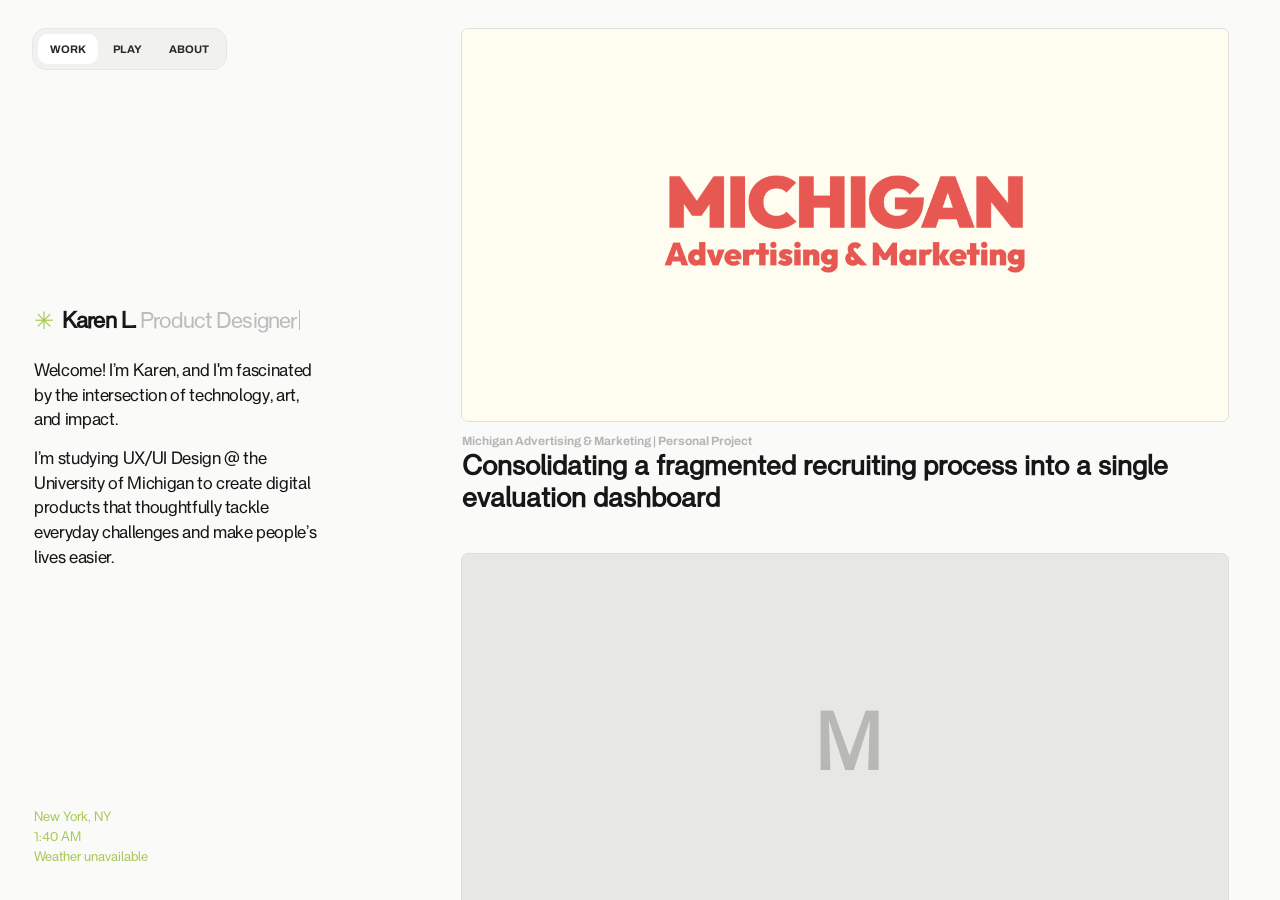
==== index.html @ 3abb7d40 "Add portfolio site" ====
<!doctype html>
<html lang="en"><head><meta charset="utf-8"><meta name="viewport" content="width=device-width,initial-scale=1"><meta name="theme-color" content="#fafaf9"><meta name="description" content="Karen Lin — UX/UI designer at the University of Michigan."><title>Karen Lin — Portfolio</title><link rel="stylesheet" href="styles.css"></head><body><div id="app"></div><script src="app.js"></script></body></html>
---- styles.css ----
@import url('https://fonts.googleapis.com/css2?family=DM+Mono:wght@400;500&family=Inter:wght@400;500;600;700&display=swap');
:root{--bg:#fafaf9;--ink:#171717;--muted:#777;--line:#e8e7e4;--accent:#a7c957;--w:840px}*{box-sizing:border-box}html{scroll-behavior:smooth}body{margin:0;background:var(--bg);color:var(--ink);font:16px/1.55 Inter,-apple-system,BlinkMacSystemFont,"Segoe UI",sans-serif}a{color:inherit;text-decoration:none}.nav-wrap{position:sticky;z-index:10;top:18px;display:flex;justify-content:center;margin:18px auto 24px;pointer-events:none}.nav{display:flex;gap:3px;padding:5px;background:#f0f0eeef;border:1px solid #e7e6e3;border-radius:14px;box-shadow:none;pointer-events:auto}.nav a{font:11px 'DM Mono',monospace;display:flex;gap:7px;align-items:center;padding:9px 12px;border-radius:10px;color:#282827}.nav a.active{background:#fff;box-shadow:none}.wrap{width:min(var(--w),calc(100% - 44px));margin:auto}.home-intro{max-width:630px;margin:52px auto 70px}.wordmark{font-size:17px;font-weight:600;letter-spacing:-.05em;margin-bottom:20px}.dots{font:12px 'DM Mono';letter-spacing:.18em;color:#aaa;margin-top:-17px;margin-bottom:15px}.intro{font-size:clamp(26px,5.3vw,42px);line-height:1.3;letter-spacing:-.045em;font-weight:500;margin:0 0 26px}.note{border-left:2px solid #e6e3df;padding-left:12px;color:#888;font-size:14px;line-height:1.55}.note a{text-decoration:underline;text-decoration-style:dotted;text-underline-offset:3px;color:#333}.projects{display:grid;grid-template-columns:1fr 1fr;gap:38px 20px}.card:first-child{grid-column:1/-1}.cover{aspect-ratio:1.43;overflow:hidden;position:relative;border-radius:4px;background:#dededb}.card:first-child .cover{aspect-ratio:1.9}.cover:before,.cover:after{content:"";position:absolute}.cover .mark{position:absolute;inset:0;display:grid;place-items:center;font-size:clamp(35px,7vw,76px);font-weight:700;letter-spacing:-.08em;color:#1118}.cover .label{position:absolute;left:18px;bottom:16px;font:10px 'DM Mono';letter-spacing:.16em;text-transform:uppercase;color:#191919aa}.cover.maize{background:linear-gradient(135deg,#263b5d,#6b83a5)}.cover.maize:before{inset:-30%;background:repeating-linear-gradient(135deg,transparent 0 14px,#182a4680 15px 17px);transform:rotate(-8deg)}.cover.mam{background:#e8e4f0}.cover.mam:before{width:68%;height:65%;left:13%;top:16%;background:#fbfaf8;box-shadow:14px 15px 0 #b9b2ca;border-radius:3px}.cover.mam:after{width:50%;height:7%;left:22%;top:35%;background:linear-gradient(90deg,#363344 55%,transparent 55% 61%,#777 61%);box-shadow:0 24px 0 #bdb9c5,0 47px 0 #d2ced8}.cover.sol{background:linear-gradient(140deg,#e8b777,#f1d9ac)}.cover.sol:before{width:35%;height:70%;left:53%;top:14%;border:8px solid #f6f2e9;border-radius:28px;background:linear-gradient(#303a30 15%,#e9eadb 15% 18%,#f5f0e5 18%);box-shadow:10px 15px 30px #0002}.cover.sol:after{width:40%;height:36%;left:7%;top:28%;border-radius:50%;background:#bd875b}.cover.flow{background:#d9e4ee}.cover.flow:before{inset:12% 8%;background:repeating-linear-gradient(180deg,transparent 0 17px,#ffffffbd 18px 20px);transform:rotate(-7deg)}.cover.flow:after{content:'Read at your own rhythm.';inset:24% 10%;font-size:clamp(22px,4vw,44px);font-weight:600;line-height:1.05;letter-spacing:-.06em;color:#233347}.cover.unity{background:#c8d3c5}.cover.unity:before{width:60%;height:70%;left:9%;top:14%;background:#f4f2eb;box-shadow:30px 18px 0 #deded4}.cover.unity:after{content:'UNITY';left:15%;top:25%;font-size:clamp(32px,5vw,60px);font-weight:700;letter-spacing:-.08em;color:#30372d}.cover.woods{background:#e5dcc5}.cover.woods:before{width:38%;height:62%;left:32%;top:22%;background:#f5eddb;border-radius:28px 28px 55px 55px;box-shadow:14px 18px 28px #0002}.cover.woods:after{content:'WOODS\A & SHRUBS';white-space:pre;text-align:center;left:36%;top:43%;font:500 15px/1.3 'DM Mono';color:#605a45}.card-copy{padding:12px 1px 0}.meta{font:10px 'DM Mono',monospace;text-transform:uppercase;letter-spacing:.04em;color:#777}.card h2{font-size:clamp(19px,2.8vw,25px);line-height:1.2;letter-spacing:-.04em;margin:7px 0 4px;font-weight:600}.card p{font-size:13px;color:#737373;line-height:1.5;margin:0}.card:hover .cover{filter:saturate(1.08);transform:translateY(-2px);transition:.2s}.card .cover{transition:.2s}.connect{margin:94px auto 35px;text-align:center}.connect .tiny{font:10px 'DM Mono';color:#777;text-transform:uppercase;letter-spacing:.1em}.connect h2{font-size:32px;letter-spacing:-.06em;margin:8px 0}.socials{display:flex;justify-content:center;gap:22px;font:11px 'DM Mono';text-transform:uppercase}.back{text-align:center;font:10px 'DM Mono';color:#777;padding:22px 0 34px}.eyebrow{font:10px 'DM Mono';letter-spacing:.13em;text-transform:uppercase;color:#777}.page-head{margin:72px auto 50px;max-width:780px}.page-head h1{font-size:clamp(40px,8vw,76px);line-height:.98;letter-spacing:-.08em;margin:16px 0 18px}.page-head p{font-size:18px;max-width:580px;color:#666}.facts{display:grid;grid-template-columns:repeat(4,1fr);border-top:1px solid var(--line);border-bottom:1px solid var(--line);padding:18px 0;margin-top:32px;gap:16px}.fact b{display:block;font:10px 'DM Mono';color:#777;text-transform:uppercase;margin-bottom:8px}.fact span{font-size:12px}.section{padding:32px 0;border-bottom:1px solid var(--line);display:grid;grid-template-columns:190px 1fr;gap:25px}.section h2{font:11px 'DM Mono';letter-spacing:.1em;text-transform:uppercase;color:#777;margin:5px 0}.section h3{font-size:20px;letter-spacing:-.04em;margin:0 0 8px}.section p{margin:0 0 15px;color:#555;font-size:15px}.section p:last-child{margin-bottom:0}.gallery{display:grid;grid-template-columns:1fr 1fr;gap:14px;margin:35px 0}.tile{min-height:210px;border-radius:3px;background:linear-gradient(145deg,#dce1e6,#a8b3bf);display:grid;place-items:center;text-align:center;padding:20px;color:#293340;font-weight:600;font-size:26px;letter-spacing:-.06em}.tile:nth-child(2){background:linear-gradient(145deg,#e6d9c4,#baa68d)}.tile:nth-child(3){background:linear-gradient(145deg,#e3e5df,#bcc5b6)}.tile:nth-child(4){background:linear-gradient(145deg,#e4dfea,#b8abc8)}.about-grid{display:grid;grid-template-columns:.8fr 1.2fr;gap:40px;margin:48px 0}.portrait{min-height:410px;background:linear-gradient(140deg,#d4cbb9,#77776f 60%,#393c39);display:grid;place-items:end start;padding:15px;color:#fff;font:10px 'DM Mono';letter-spacing:.08em}.bodycopy p{color:#555;font-size:15px;margin:0 0 20px}.chips{display:flex;flex-wrap:wrap;gap:7px;margin:24px 0}.chips span{border:1px solid var(--line);border-radius:99px;padding:6px 10px;color:#666;font:10px 'DM Mono'}.listline{padding:18px 0;border-top:1px solid var(--line);display:flex;justify-content:space-between;gap:20px}.listline b{font-size:14px}.listline span{font-size:12px;color:#777;text-align:right}.next-links{display:flex;justify-content:space-between;margin:46px 0}.next-links a{width:48%;border-top:1px solid var(--line);padding-top:12px}.next-links small{display:block;font:10px 'DM Mono';color:#777;margin-bottom:8px}.next-links b{font-size:18px;letter-spacing:-.04em}.footer{border-top:1px solid var(--line);padding:12px 22px 20px;text-align:center;color:#aaa;font:9px 'DM Mono';letter-spacing:.06em}
@media(max-width:650px){.wrap{width:calc(100% - 40px)}.home-intro{margin:40px auto 55px}.projects{grid-template-columns:1fr;gap:35px}.card:first-child{grid-column:auto}.card:first-child .cover,.cover{aspect-ratio:1.43}.facts{grid-template-columns:1fr 1fr}.section{grid-template-columns:1fr;gap:9px;padding:24px 0}.about-grid{grid-template-columns:1fr;gap:24px}.portrait{min-height:330px}.page-head{margin:52px auto 36px}.socials{gap:14px;font-size:10px}.gallery{gap:8px}.tile{min-height:140px;font-size:20px}}

/* Neutral placeholders for artwork and photography not included with the source site. */
.cover,.cover.maize,.cover.mam,.cover.sol,.cover.flow,.cover.unity,.cover.woods{background:#e7e7e5}
.cover:before,.cover:after{display:none}
.cover .mark{color:#777;opacity:.42}
.cover .label{color:#666}
.tile,.tile:nth-child(2),.tile:nth-child(3),.tile:nth-child(4){background:#e7e7e5;color:#777}
.portrait{background:#e7e7e5;color:#777}

/* Shared editorial case-study format, based on the MaizeBus draft. */
.case-hero{width:min(100%,1200px);aspect-ratio:2.55;margin:0 auto 54px;border-radius:0;display:grid;place-items:center;background:#d9d9d7}
.case-hero.mam-case-hero{position:relative;overflow:hidden;display:block;background:#e7e7e5}
.mam-case-hero .mam-case-cover-image,.mam-case-hero .mam-case-cover-video{position:absolute;top:-3%;left:-3%;width:106%;height:106%;object-fit:cover;object-position:center top;transform:scale(1.2);border:0}
.mam-case-hero .mam-case-cover-image{z-index:0}
.mam-case-hero .mam-case-cover-video{z-index:1}
.case-hero .placeholder-tag,.media-placeholder span{font:10px 'DM Mono',monospace;letter-spacing:.12em;color:#8a8a88;text-transform:uppercase}
.case-wrap{--w:1000px}
.case-intro{padding:0 0 24px}
.case-intro h1{max-width:940px;font-size:clamp(34px,5.5vw,60px);line-height:1.08;letter-spacing:-.065em;margin:10px 0 26px;font-weight:600}
.case-intro .eyebrow{font:14px Inter,sans-serif;color:#333;letter-spacing:0;text-transform:none}
.case-intro .facts{grid-template-columns:.8fr 1fr 1.1fr 2fr;align-items:start;margin-top:28px;gap:28px}
.case-intro .fact span{display:block;line-height:1.55;color:#444}
.case-quote{margin:30px auto 60px;max-width:820px;text-align:center;font-size:clamp(18px,2.6vw,26px);line-height:1.5;letter-spacing:-.03em;font-weight:500}
.case-section{display:grid;grid-template-columns:170px minmax(0,1fr);gap:30px;padding:42px 0;border-top:1px solid var(--line)}
.case-label{font:11px 'DM Mono',monospace;letter-spacing:.1em;color:#777;text-transform:uppercase;padding-top:6px}
.case-content{max-width:760px}
.case-content h2{font-size:clamp(23px,3.2vw,36px);line-height:1.16;letter-spacing:-.05em;margin:0 0 14px;font-weight:600}
.case-content p{font-size:16px;line-height:1.7;color:#555;margin:0 0 24px;max-width:730px}
.case-content p:last-child{margin-bottom:0}
.feature-row{padding-top:32px;padding-bottom:42px}
.feature-row .case-content h2{font-size:25px}
.media-placeholder{width:100%;aspect-ratio:1.85;background:#e7e7e5;display:grid;place-items:center;margin-top:24px}
@media(max-width:700px){.case-hero{aspect-ratio:1.3;margin-bottom:36px}.case-intro .case-hero.mam-case-hero{width:100%;margin-left:0}.case-wrap{width:calc(100% - 40px)}.case-intro .facts{grid-template-columns:1fr 1fr;gap:20px}.case-section{grid-template-columns:1fr;gap:10px;padding:28px 0}.case-quote{margin:20px auto 38px}.case-content p{font-size:15px}}
.play-projects{margin:72px 0 20px}.play-projects>h2{font-size:clamp(28px,5vw,44px);letter-spacing:-.06em;margin:10px 0 28px}.play-projects .projects{margin-top:24px}
.case-subtitle{font-size:18px;line-height:1.55;color:#666;max-width:760px;margin:-12px 0 24px}
.case-context{font-size:14px;font-weight:600;color:#444;margin:0 0 22px;max-width:760px}

/* Homepage hero follows the supplied spacious, centered reference. */
.home-main{--w:1000px}
.home-nav{position:fixed;top:26px;left:36px;margin:0;justify-content:flex-start}
.home-nav .nav{flex-direction:column;gap:2px;padding:6px}
.home-nav .nav a{min-width:110px}
.home-intro{max-width:940px;margin:150px auto 150px}
.identity{display:flex;align-items:center;gap:12px;margin-bottom:22px}
.avatar-placeholder{display:block;width:58px;height:58px;border-radius:50%;background:#e7e7e5;flex:none}
.identity strong,.identity span{display:block}
.identity strong{font-size:16px;line-height:1.25;font-weight:600}
.identity span{font-size:15px;color:#aaa;line-height:1.3}
.intro{font-size:clamp(30px,4.3vw,44px);line-height:1.2;letter-spacing:-.055em;max-width:940px}
.note{font-size:16px;margin:20px 0 0 60px}
@media(max-width:700px){.home-nav{position:sticky;top:14px;left:auto;justify-content:center;margin:14px auto 20px}.home-nav .nav{flex-direction:row}.home-nav .nav a{min-width:0}.home-intro{margin:72px auto 90px}.note{margin-left:0}.identity{margin-bottom:18px}}
.home-intro{margin-top:clamp(180px,35vh,310px);margin-bottom:clamp(130px,21vh,205px)}
@media(max-width:700px){.home-intro{margin-top:74px;margin-bottom:96px}}

/* Keep the three featured projects visible with the homepage intro on desktop. */
@media(min-width:701px) and (min-height:650px){
  body:has(.home-main){overflow:hidden}
  .home-main{height:100svh;min-height:650px;max-height:100svh;padding:74px 0 22px;display:flex;flex-direction:column;justify-content:center;gap:clamp(18px,3.5vh,30px)}
  .home-intro{width:100%;max-width:940px;margin:0 auto}
  .home-intro .identity{margin-bottom:14px}
  .home-intro .intro{font-size:clamp(29px,3.4vw,40px);line-height:1.14;margin-bottom:0}
  .home-intro .note{margin-top:14px;font-size:14px}
  .home-projects{grid-template-columns:repeat(3,minmax(0,1fr));gap:18px;margin:0}
  .home-projects .card:first-child{grid-column:auto}
  .home-projects .cover{aspect-ratio:1.48}
  .home-projects .card-copy{padding-top:9px}
  .home-projects .card h2{font-size:clamp(17px,2vw,22px);margin:5px 0 3px}
  .home-projects .card p{font-size:12px;line-height:1.4}
  .home-footer{display:flex;align-items:center;justify-content:center;gap:22px;padding-top:4px;font:9px 'DM Mono',monospace;letter-spacing:.08em;color:#888}
  .home-footer a:hover{color:#222}
}
@media(max-width:700px),(max-height:649px){
  .home-main{height:auto;max-height:none;min-height:100svh;padding-top:24px;padding-bottom:20px;gap:0}
  .home-intro{margin:64px auto 46px}
  .home-projects{grid-template-columns:1fr}
  .home-projects .card:first-child{grid-column:auto}
  .home-footer{display:flex;justify-content:center;gap:18px;padding:30px 0;font:9px 'DM Mono',monospace;color:#888}
}

/* Fixed-frame portfolio home: the featured work scrolls inside the viewport. */
body:has(.home-main){height:100svh;overflow:hidden}
.home-main{position:fixed;inset:0;width:100%;height:100svh;min-height:0;max-height:none;padding:0;margin:0;display:block;overflow:hidden}
.home-nav{z-index:5;top:28px;left:32px}
.home-nav .nav{flex-direction:row;gap:2px;padding:5px}
.home-nav .nav a{min-width:78px}
.visitor-trigger{position:fixed;z-index:5;top:28px;right:32px;border:1px solid var(--accent);border-radius:6px;background:#fff;color:var(--accent);padding:13px 20px;font:500 14px Inter, sans-serif;cursor:pointer;transition:background .18s,color .18s}
.visitor-trigger span{padding-left:12px}
.visitor-trigger:hover{background:color-mix(in srgb,var(--accent) 12%,white);color:var(--accent)}
.home-projects{position:absolute;inset:0 auto 0 50%;height:100svh;transform:translateX(-50%);width:min(670px,42vw);min-width:420px;display:flex;flex-direction:column;gap:52px;margin:0;padding:120px 10px 170px;overflow-y:auto;overscroll-behavior:contain;scrollbar-width:thin;scrollbar-color:#dedbd7 transparent}
.home-projects .card{display:block;flex:0 0 auto}
.home-projects .card:first-child{grid-column:auto}
.home-projects .cover,.home-projects .card:first-child .cover{aspect-ratio:1.95;border-radius:7px}
.home-projects .card-copy{padding:13px 1px 0}
.home-projects .meta{font-size:12px;color:#b5b5b5;text-transform:none;letter-spacing:0;margin-bottom:2px}
.home-projects .card h2{font-size:clamp(22px,2.1vw,29px);line-height:1.18;margin:4px 0 0;font-weight:550}
.home-projects .card p{display:none}
.home-projects{scrollbar-width:none;-ms-overflow-style:none}
.home-projects::-webkit-scrollbar{display:none}
.home-projects{left:44.3%;transform:none;width:min(900px,49vw);display:grid;grid-template-columns:repeat(2,minmax(0,1fr));align-content:start;gap:34px 14%;padding:120px 0 170px}
.home-projects .card:first-child{grid-column:1/-1}
.home-projects .card:first-child .cover{aspect-ratio:1.95}
.home-projects .card:not(:first-child) .cover{aspect-ratio:1}
.home-projects .card-copy{padding-top:12px}
.home-projects .card h2{font-size:clamp(20px,2.1vw,29px);line-height:1.18}
.home-projects .card:first-child h2{font-size:clamp(25px,2.6vw,36px)}
.home-projects .card p{display:none}
.home-overview{position:fixed;z-index:2;left:34px;bottom:76px;width:min(360px,calc((100vw - 700px)/2));min-width:230px}
.home-signature{display:flex;align-items:center;gap:9px;margin-bottom:21px;font-size:20px;letter-spacing:-.04em}
.home-signature strong{font-weight:650}
.home-signature div>span{color:#bcbcbc}
.signature-mark{font-size:24px;color:var(--accent);line-height:1}
.home-overview p{font-size:15px;line-height:1.45;letter-spacing:-.02em;margin:0 0 14px;max-width:360px}
.home-weather{position:fixed;right:34px;bottom:33px;display:flex;flex-direction:column;align-items:flex-end;text-align:right;gap:3px;color:var(--accent);font-size:13px;line-height:1.3}
.home-weather strong{font-weight:600}
.mailbox-dialog{width:min(440px,calc(100vw - 40px));border:1px solid color-mix(in srgb,var(--accent) 24%,white);border-radius:14px;padding:34px 38px 36px;background:#fffdfc;color:#191919;box-shadow:0 20px 80px #23180f24;position:fixed;inset:50% auto auto 50%;transform:translate(-50%,-50%);margin:0}
.mailbox-dialog::backdrop{background:#25211d55;backdrop-filter:blur(3px)}
.mailbox-close{position:absolute;right:13px;top:10px;border:0;background:transparent;font-size:28px;line-height:1;color:#888;cursor:pointer}
.mailbox-art{width:150px;margin:0 auto 12px}
.mailbox-art svg{width:100%;overflow:visible}
.mailbox-art path{fill:none;stroke:var(--accent);stroke-width:3.5;stroke-linecap:round;stroke-linejoin:round}
.mailbox-art .mailbox-letter{stroke:var(--accent);stroke-width:2.6}
.mailbox-art .mailbox-flag{stroke:var(--accent)}
.mailbox-dialog[open] .mailbox-letter{animation:letter-pop .55s ease-out both}
@keyframes letter-pop{from{transform:translateY(15px)}to{transform:translateY(-4px)}}
.mailbox-kicker{font:10px 'DM Mono',monospace;text-transform:uppercase;letter-spacing:.13em;color:var(--accent);margin:0 0 8px}
.mailbox-dialog h2{font-size:32px;letter-spacing:-.06em;margin:0 0 12px}
.mailbox-dialog>p:not(.mailbox-kicker){font-size:15px;line-height:1.6;color:#666;margin:0 0 20px}
.mailbox-email{display:inline-flex;gap:10px;border-bottom:1px solid var(--accent);padding-bottom:3px;color:var(--accent);font-size:14px}
@media(max-width:950px){
 .home-nav{left:14px;top:18px}.home-nav .nav{flex-direction:row}.home-nav .nav a{min-width:0;padding:10px 11px;font-size:11px}
 .visitor-trigger{right:14px;top:18px;padding:10px 11px;font-size:11px}.visitor-trigger span{padding-left:4px}
 .home-projects{inset:0 auto 0 50%;height:100svh;transform:translateX(-50%);width:calc(100vw - 36px);min-width:0;max-width:700px;padding:88px 10px 250px;gap:34px 5%}
 .home-overview{left:20px;bottom:58px;width:calc(100vw - 40px);min-width:0;max-width:600px}
 .home-signature{font-size:17px;margin-bottom:8px}.home-overview p{font-size:13px;line-height:1.35;margin-bottom:7px;max-width:500px}
 .home-weather{right:20px;bottom:13px;font-size:11px}
}
@media(max-width:560px){.home-projects{grid-template-columns:1fr;gap:30px;padding-bottom:270px}.home-projects .card:first-child{grid-column:auto}.home-projects .card:not(:first-child) .cover{aspect-ratio:1.35}}

/* Fit all three featured projects inside the fixed home viewport without scrolling. */
.home-projects{overflow:hidden;padding:clamp(72px,10vh,120px) 0 clamp(70px,9vh,135px);gap:clamp(12px,2.5vh,34px) 14%}
.home-projects .card:first-child .cover{height:min(29svh,430px);aspect-ratio:auto}
.home-projects .card:not(:first-child) .cover{height:min(21svh,320px);aspect-ratio:auto}
@media(max-width:950px){
 .home-projects{left:36%;transform:none;width:calc(64% - 18px);max-width:none;padding:88px 0 90px;gap:16px 5%}
 .home-overview{left:18px;bottom:54px;width:min(220px,30vw);max-width:220px;min-width:0}
 .home-overview p{font-size:12px;line-height:1.32}
 .home-projects .card:first-child .cover{height:27svh}
 .home-projects .card:not(:first-child) .cover{height:19svh}
}
@media(max-width:560px){
 .home-projects{left:50%;transform:translateX(-50%);width:calc(100vw - 36px);padding:86px 10px 210px;gap:10px}
 .home-projects .card:first-child .cover{height:11svh}
 .home-projects .card:not(:first-child) .cover{height:8.5svh}
 .home-projects .card-copy{padding-top:4px}
 .home-projects .meta{font-size:10px}
 .home-projects .card h2,.home-projects .card:first-child h2{font-size:18px;line-height:1.1;margin:1px 0 0}
}
@media(max-height:700px) and (min-width:951px){.home-projects{padding-top:90px;padding-bottom:118px;gap:34px}.home-overview{bottom:34px}.home-overview p{font-size:13px}.home-signature{margin-bottom:10px}.home-weather{bottom:20px}}

/* Site typography: Opening Hours Sans for reading text, Archivo Bold for labels. */
@font-face{font-family:'Opening Hours Sans';src:url('./assets/fonts/OpeningHoursSans-Regular.woff2') format('woff2');font-style:normal;font-weight:400;font-display:swap}
@font-face{font-family:'Archivo';src:url('./assets/fonts/Archivo-Bold.ttf') format('truetype');font-style:normal;font-weight:700;font-display:swap}
body,button,input,textarea,select{font-family:'Opening Hours Sans',Arial,sans-serif}
h1,h2,h3,h4,h5,h6{letter-spacing:0em!important}
.nav a,.eyebrow,.meta,.fact b,.section h2,.case-label,.case-hero .placeholder-tag,.media-placeholder span,.cover .label,.home-weather,.visitor-trigger,.mailbox-kicker,.home-footer,.back,.chips span,.listline b,.listline span,.case-intro .eyebrow{font-family:'Archivo',Arial,sans-serif;font-weight:700}

/* Home work list: scroll vertically through four full-width landscape projects. */
.home-projects{left:44.3%;transform:none;width:min(900px,49vw);display:flex;flex-direction:column;align-content:initial;gap:38px;padding:120px 0 150px;overflow-x:hidden;overflow-y:auto;scrollbar-width:none;-ms-overflow-style:none}
.home-projects::-webkit-scrollbar{display:none}
.home-projects .card{display:block;flex:0 0 auto;grid-column:auto}
.home-projects .card:first-child{grid-column:auto}
.home-projects .card .cover,.home-projects .card:first-child .cover{height:auto;aspect-ratio:1.95}
.home-projects .card p{display:block;font-size:14px;line-height:1.45;margin:3px 0 0;color:#777}
@media(max-width:950px){
 .home-projects{left:36%;transform:none;width:calc(64% - 18px);padding:88px 0 100px;gap:30px}
 .home-projects .card .cover,.home-projects .card:first-child .cover{aspect-ratio:1.9}
}
@media(max-width:560px){
 .home-projects{left:50%;transform:translateX(-50%);width:calc(100vw - 36px);padding:88px 10px 220px;gap:24px}
 .home-projects .card .cover,.home-projects .card:first-child .cover{aspect-ratio:1.65}
 .home-projects .card h2,.home-projects .card:first-child h2{font-size:20px}
 .home-projects .card p{font-size:12px}
}

/* Keep navigation anchored in the same top-left spot on every route. */
.nav-wrap{position:fixed;z-index:10;top:28px;left:32px;right:auto;justify-content:flex-start;margin:0}
.nav-wrap .nav{flex-direction:row}
@media(max-width:950px){.nav-wrap{top:18px;left:14px}}
.case-wrap>section.case-section:first-of-type{border-top:0}
.case-intro .facts{grid-template-columns:.9fr .9fr .9fr 2.4fr;align-items:start;gap:22px;margin:34px 0 28px;padding:0;border:0}
.case-intro .fact{text-align:center}
.case-intro .fact b{font-size:13px;line-height:1.3;margin:0 0 8px;color:#777}
.case-intro .fact span{display:block;font-size:15px;line-height:1.35;color:#333;text-align:center;white-space:pre-line}
.case-intro .case-hero{width:100%;max-width:none;aspect-ratio:2.55;margin:28px auto 22px}.case-intro .case-hero.mam-case-hero{width:106%;aspect-ratio:2940/1496;margin-left:-3%}
.case-intro .facts{margin-top:0}
@media(max-width:700px){.case-intro .facts{grid-template-columns:1fr 1fr;gap:24px 18px;margin:28px 0 22px}.case-intro .fact span{font-size:14px}}
.case-section{grid-template-columns:minmax(0,.85fr) minmax(0,1.15fr);gap:48px}
.case-heading{display:flex;flex-direction:column;align-items:flex-start;gap:14px}
.case-heading .case-label{padding-top:0}
.case-heading h2{font-size:clamp(22px,2.5vw,30px);line-height:1.16;margin:0;font-weight:500;white-space:pre-line}
.case-content{max-width:none}
.case-content p{max-width:none}
.media-placeholder span{white-space:pre-line}
.media-placeholder span{text-transform:none}
@media(max-width:700px){.case-section{grid-template-columns:1fr;gap:18px}.case-heading{gap:8px}.case-heading h2{font-size:27px}}
.solution-feature{grid-column:1/-1;display:grid;grid-template-columns:minmax(0,.95fr) minmax(0,1.05fr);gap:48px;align-items:start;margin-top:28px}
.solution-visuals{min-width:0;aspect-ratio:1.35;overflow:hidden}
.solution-visuals>.media-placeholder{width:100%;height:100%;aspect-ratio:auto;margin:0}
.solution-video-wrap{width:100%;height:100%;overflow:hidden}
.solution-video{display:block;width:100%;height:100%;object-fit:cover;background:#e7e7e5}
.solution-feature-copy h2{font-size:clamp(25px,3vw,36px);line-height:1.16;margin:0 0 14px;font-weight:500}
.solution-feature-copy p{font-size:16px;line-height:1.7;color:#555;margin:0 0 18px}
.solution-feature-copy p:last-child{margin-bottom:0}
.case-section{border-top:0}
.case-wrap{padding-top:100px}
.solution-collage{height:100%;display:grid;grid-template-columns:.8fr 1.2fr;grid-template-rows:repeat(3,minmax(0,1fr));gap:6px}
.solution-collage .media-placeholder{height:auto;min-height:0;aspect-ratio:auto;margin:0}
.solution-collage .media-placeholder:last-child{grid-column:2;grid-row:1/4}
@media(max-width:700px){.solution-feature{grid-template-columns:1fr;gap:20px;margin-top:18px}.solution-feature-copy h2{font-size:24px}.solution-feature-copy p{font-size:15px}.solution-collage{grid-template-rows:repeat(3,minmax(0,1fr))}}

/* Keep every home project cover at the same landscape dimensions. */
.home-projects .card .cover,
.home-projects .card:first-child .cover,
.home-projects .card:not(:first-child) .cover{height:auto;aspect-ratio:1.95}

/* Give the fixed NYC weather readout clear space at the lower right. */
.home-projects{left:41.5%;width:min(900px,46vw)}
.home-projects{padding-top:88px}
.home-nav .nav{gap:3px;padding:5px}
.home-nav .nav a{min-width:0}
@media(max-width:950px){.home-projects{left:36%;width:calc(64% - 140px)}}
@media(max-width:560px){.home-projects{left:50%;width:calc(100vw - 36px)}}
.home-overview{bottom:33px}
.home-signature{font-size:22px}
.home-overview p{font-size:17px}
.home-projects .card h2{font-weight:700}
.home-projects .card h2,.home-projects .card:first-child h2{font-size:clamp(20px,2.1vw,29px)}
@media(max-width:950px){.home-signature{font-size:17px}.home-overview p{font-size:13px}}
.home-overview{top:50%;bottom:auto;transform:translateY(-50%)}
.home-signature #home-role{display:inline-block;white-space:nowrap}
.home-weather{left:34px;right:auto;bottom:33px;align-items:flex-start;text-align:left}
.home-projects{left:36%;width:60vw;padding-top:88px}
@media(max-width:950px){.home-projects{left:38%;width:calc(62% - 24px)}}
@media(max-width:560px){
 .home-overview{top:72px;left:20px;bottom:auto;transform:none;width:calc(100vw - 40px);max-width:none}
 .home-projects{left:50%;width:calc(100vw - 36px);padding-top:350px;padding-bottom:120px}
 .home-weather{left:20px;bottom:18px}
}
.home-projects{padding-top:28px}
@media(max-width:560px){.home-projects{padding-top:350px}}
.home-weather,.home-weather strong,.home-weather span{font-family:'Opening Hours Sans',Arial,sans-serif;font-weight:300}
#home-role::after{content:"";display:inline-block;width:1px;height:.9em;margin-left:3px;vertical-align:-.08em;background:currentColor;animation:role-caret-blink .9s steps(2,start) infinite}
@keyframes role-caret-blink{to{visibility:hidden}}
@media(prefers-reduced-motion:reduce){#home-role::after{animation:none}}
.home-projects .cover.mam .mam-cover-image,
.home-projects .cover.mam .mam-cover-video{position:absolute;top:-9%;left:0;width:100%;height:109%;object-fit:cover;object-position:center top;transform:scale(1.1)}
.home-projects .cover.mam .mam-cover-image{z-index:0}
.home-projects .cover.mam .mam-cover-video{z-index:1}
.home-projects .cover.mam .mark,.home-projects .cover.mam .label{display:none}

/* Keep the home identity rail fixed while the Play and About columns scroll. */
.page-with-rail.wrap{width:60vw;max-width:none;margin:0 4vw 0 36%}
#top.play-main{padding-top:56px}
@media(max-width:700px){
 .home-overview{top:72px;left:20px;right:20px;bottom:auto;transform:none;width:auto;max-width:none;min-width:0}
 .page-with-rail.wrap{width:calc(100% - 40px);margin:0 auto;padding-top:330px}
 .home-weather{left:20px;right:auto;bottom:18px;align-items:flex-start;text-align:left}
}


/* The Play page can push About up from below while the fixed identity rail stays put. */
#top.play-main,#top.transition-play{transform:translateY(var(--page-push,0px));will-change:transform}
.play-next-screen{position:fixed;z-index:1;inset:0;width:100vw;height:100svh;border:0;background:var(--bg);transform:translateY(calc(100svh + var(--page-push,0px)));pointer-events:none}

/* Mark section boundaries along the right content column, clear of the profile rail. */
#top.transition-play,#top.transition-about{position:relative;padding-top:32px}
#top.transition-play::before,#top.transition-about::before{content:"";position:absolute;top:0;left:0;width:100%;border-top:1px solid var(--line);pointer-events:none}
.about-main .page-head{max-width:none;margin:72px 0 50px}

@view-transition{navigation:auto}
::view-transition-group(*){animation-duration:.58s;animation-timing-function:cubic-bezier(.2,.75,.25,1)}
@media(prefers-reduced-motion:reduce){@view-transition{navigation:none}}


.play-bio:not(.bio-animating){animation:play-bio-in .65s cubic-bezier(.2,.75,.25,1) both}
@keyframes play-bio-in{from{opacity:0;transform:translateY(14px)}to{opacity:1;transform:translateY(0)}}
@media(prefers-reduced-motion:reduce){.play-bio{animation:none}}
.bio-copy.bio-animating .bio-line{display:block;opacity:0;transform:translateY(.2em);animation:bio-line-in .32s ease forwards;animation-delay:calc(var(--line-index)*65ms)}
@keyframes bio-line-in{to{opacity:1;transform:translateY(0)}}
@media(prefers-reduced-motion:reduce){.bio-copy.bio-animating .bio-line{animation:none;opacity:1;transform:none}}

/* Anchor the start of the profile rail so longer page-specific copy only extends below it. */
.home-overview{top:calc(50vh - 145px);bottom:auto;transform:none}
@media(max-width:700px){.home-overview{top:72px}}

/* Section navigator for long case studies. */
.case-toc{position:fixed;z-index:8;left:32px;top:156px;width:146px;max-height:calc(100vh - 180px);overflow:auto;display:flex;flex-direction:column;gap:3px;padding:4px 0;scrollbar-width:thin;scrollbar-color:#d4d4d0 transparent}
.case-toc-link{display:block;border-left:2px solid transparent;padding:7px 8px 7px 11px;color:#96999b;font-size:11px;line-height:1.35;transition:color .18s ease,border-color .18s ease}
.case-toc-link:hover,.case-toc-link.active{color:var(--ink)}
.case-toc-link.active{border-left-color:var(--accent);font-weight:600}
@media(min-width:1051px){.case-page .case-wrap{width:min(1000px,calc(100vw - 230px));margin-left:max(210px,calc((100vw - min(1000px,100vw - 230px) + 190px)/2));margin-right:auto}}
@media(max-width:1050px){.case-toc{display:none}}
.case-toc-back{align-self:flex-start;margin:0 0 24px 11px;padding:0;border:0;background:transparent;color:#85898b;font:11px 'DM Mono',monospace;cursor:pointer;transition:color .18s ease}
.case-toc-back:hover{color:var(--ink)}
.connect-footer{position:fixed;z-index:9;right:0;bottom:0;left:0;width:100%;border-top:1px solid #d1e3a7;background:rgba(232,243,205,.96);backdrop-filter:blur(14px);-webkit-backdrop-filter:blur(14px)}
.connect-footer-inner{width:min(1100px,100%);min-height:130px;margin:0 auto;padding:18px 28px;display:grid;grid-template-columns:minmax(0,1fr) auto;align-items:center;gap:28px}
.connect-footer .connect{margin:0;text-align:center}
.connect-footer .connect h2{font-size:28px;margin:4px 0 8px}
.connect-footer .socials{gap:22px}
.back-to-top{align-self:center;white-space:nowrap;color:#777;font:600 11px 'DM Mono',monospace}
.back-to-top:hover{color:var(--ink)}
.case-page{padding-bottom:150px}
@media(max-width:650px){.connect-footer-inner{min-height:110px;padding:14px 18px;grid-template-columns:1fr auto;gap:12px}.connect-footer .connect h2{font-size:22px}.connect-footer .socials{gap:12px;font-size:9px}.back-to-top{font-size:9px}.case-page{padding-bottom:125px}}
.connect-footer{transform:translateY(100%);opacity:0;pointer-events:none;transition:transform .38s ease,opacity .24s ease}
.connect-footer.is-revealed{transform:translateY(0);opacity:1;pointer-events:auto}
.connect-reveal-sentinel{height:1px;width:100%;margin:0;padding:0}
@media(prefers-reduced-motion:reduce){.connect-footer{transition:none}}
.learning-section{display:block;padding:42px 0}
.learning-content{display:grid;grid-template-columns:minmax(0,.85fr) minmax(0,1.15fr);column-gap:48px;row-gap:32px;align-items:start}
.learning-label{grid-column:1}
.learning-title{margin:0;font-size:clamp(22px,2.5vw,30px);font-weight:500;line-height:1.16;letter-spacing:-.04em}
.learning-copy p{font-size:16px;line-height:1.55;color:#333;margin:0}
.learning-visuals{display:flex;gap:6px;margin-top:12px}
.learning-visuals span,.learning-visuals img{display:block;width:160px;max-width:calc(50% - 3px);aspect-ratio:1.5;background:#d0d0ce}.learning-visuals img{width:180px;max-width:100%;object-fit:cover}
.learning-visuals[data-count="2"] span,.learning-visuals[data-count="2"] img{width:calc(50% - 3px);max-width:180px}
@media(max-width:700px){.learning-section{padding:28px 0}.learning-content{grid-template-columns:1fr;row-gap:12px}.learning-label{grid-column:1}.learning-title:not(:first-child){margin-top:18px}.learning-copy p{font-size:15px}}
@media(max-width:700px){.learning-content>div[aria-hidden="true"]{display:none}}
/* Reveal the fixed footer underneath the case-study page at the document end. */
.case-page{position:relative;z-index:1;background:var(--bg);margin-bottom:130px;padding-bottom:0}
.connect-footer{z-index:0;transform:none;opacity:1;pointer-events:auto}
@media(max-width:650px){.case-page{margin-bottom:110px}}
.case-page .case-hero,.case-page .media-placeholder,.case-page img,.case-page video,.case-page .learning-visuals span,.case-page .learning-visuals img{border-radius:5px}
.case-image{width:100%;aspect-ratio:16/9;margin:24px 0 32px;overflow:hidden;border-radius:5px;background:#e7e7e5}
.case-image img{display:block;width:100%;height:100%;object-fit:cover;border-radius:inherit}

/* Give every visual and placeholder a subtle edge against the page background. */
.cover,.media-placeholder,img,video,.tile,.portrait,.learning-visuals span,.learning-visuals img{border:1px solid #dededb}
.solution-video-wrap>video{border:0}

.process-gallery{width:100%}
.process-tabs{position:relative;display:flex;flex-wrap:wrap;gap:6px;align-items:center;overflow:visible;width:fit-content;max-width:100%;box-sizing:border-box;padding:5px;border:0;border-radius:999px;background:#eeefeb;margin:0 0 18px}
.process-tab-indicator{position:absolute;z-index:0;left:0;top:0;border-radius:999px;background:var(--accent);pointer-events:none;transition:transform .32s cubic-bezier(.2,.75,.25,1),width .22s ease,height .22s ease}
.process-tabs [role="tab"]{position:relative;z-index:1;flex:0 0 auto;padding:7px 13px;border:1px solid var(--accent);border-radius:999px;background:transparent;color:#454a37;font:600 12px Inter,Arial,sans-serif;cursor:pointer;transition:color .18s ease,border-color .18s ease,background .18s ease}
.process-tabs [role="tab"]:hover{color:var(--ink);background:#f0f5e2}
.process-tabs [role="tab"][aria-selected="true"]{color:var(--ink);border-color:transparent;background:transparent}
.process-tabs [role="tab"]:focus-visible{outline:2px solid var(--accent);outline-offset:4px}
.process-tab-panel[hidden]{display:none}
.process-tab-panel.is-entering{animation:process-panel-enter .24s ease both}
@keyframes process-panel-enter{from{opacity:0;transform:translateY(5px)}to{opacity:1;transform:translateY(0)}}
.process-figure{margin:0}
.process-figure img{display:block;width:100%;height:auto;border-radius:5px}
.process-figure figcaption{margin-top:10px;color:#777;font-size:12px;line-height:1.5}
.process-embed-figure{overflow:hidden;border:1px solid #dededb;border-radius:5px;background:#fff}
.process-site-embed{display:block;width:100%;height:clamp(500px,72vh,760px);border:0;background:#fff}
.process-embed-figure figcaption{padding:0 12px 12px}
.process-tab-placeholder{aspect-ratio:16/9;margin:0}
@media(max-width:700px){.process-tabs{gap:6px;border-radius:20px}.process-tabs [role="tab"]{font-size:11px}.process-figure figcaption{font-size:11px}}
@media(prefers-reduced-motion:reduce){.process-tab-indicator{transition:none}.process-tab-panel.is-entering{animation:none}}

body.lightbox-open{overflow:hidden}
.image-lightbox[hidden]{display:none}
.image-lightbox{position:fixed;z-index:1000;inset:0;display:grid;place-items:center;padding:64px 5vw 32px;background:rgba(16,18,18,.9);opacity:0;visibility:hidden;pointer-events:none;transition:opacity .32s ease,visibility .32s ease}
.image-lightbox.is-open{opacity:1;visibility:visible;pointer-events:auto}
.image-lightbox figure{display:flex;flex-direction:column;align-items:center;gap:12px;max-width:100%;max-height:100%;margin:0;transform:translateY(10px) scale(.985);transition:transform .32s cubic-bezier(.2,.75,.25,1)}
.image-lightbox.is-open figure{transform:translateY(0) scale(1)}
.image-lightbox figure img{display:block;width:auto;height:auto;max-width:min(90vw,1500px);max-height:calc(100vh - 128px);object-fit:contain;border:0;border-radius:5px;box-shadow:0 18px 70px #0005}
.image-lightbox figcaption{max-width:min(90vw,1100px);color:#f4f4f1;font-size:13px;line-height:1.5;text-align:center}
.image-lightbox-close{position:absolute;top:20px;right:24px;width:42px;height:42px;border:1px solid #ffffff66;border-radius:50%;background:#ffffff12;color:#fff;font:300 28px/1 Arial,sans-serif;cursor:pointer;transition:background .2s ease,transform .2s ease}
.image-lightbox-close:hover{background:#ffffff2b;transform:scale(1.04)}
.image-lightbox-close:focus-visible{outline:2px solid var(--accent);outline-offset:3px}
.lightbox-trigger{cursor:zoom-in}
@media(max-width:700px){.image-lightbox{padding:60px 16px 24px}.image-lightbox figure img{max-width:calc(100vw - 32px);max-height:calc(100vh - 120px)}.image-lightbox-close{top:12px;right:14px}}
@media(prefers-reduced-motion:reduce){.image-lightbox,.image-lightbox figure,.image-lightbox-close{transition:none}}

.process-groups{display:grid;gap:42px}
.process-group-title{margin:0 0 14px;font-size:18px;line-height:1.2;font-weight:600;letter-spacing:-.03em}
@media(max-width:700px){.process-groups{gap:32px}.process-group-title{font-size:17px}}
.process-groups{margin-top:31px}
@media(max-width:700px){.process-groups{margin-top:0}}

/* Photography gallery imported from the existing Play page. */
.play-photo-gallery{columns:3;column-gap:14px;margin:35px 0 0}
.play-photo-gallery figure{break-inside:avoid;margin:0 0 14px;overflow:hidden;border-radius:4px;background:#e7e7e5}
.play-photo-gallery img{display:block;width:100%;height:auto;border:0;border-radius:inherit;transition:transform .45s ease}
.play-photo-gallery figure:hover img{transform:scale(1.035)}
@media(max-width:700px){.play-photo-gallery{columns:2;column-gap:8px}.play-photo-gallery figure{margin-bottom:8px}}

/* MaizeBus solution features pair their image comparisons with copy in a right column. */
.feature-row{grid-template-columns:minmax(0,.85fr) minmax(0,1.15fr);gap:48px;align-items:start;padding:20px 0 50px;border-top:0}
.feature-visual,.feature-copy{min-width:0}
.feature-comparison{display:grid;grid-template-columns:1fr 1fr;gap:10px;align-items:start}
.feature-before-phones{display:grid;grid-template-columns:repeat(3,minmax(0,1fr));gap:6px;align-items:start}
.feature-before-phones .media-placeholder,.feature-after-screen{display:block;width:100%;aspect-ratio:.58;margin:0}
.feature-visual-label{display:block;margin-top:8px;font:12px/1.3 Inter,-apple-system,BlinkMacSystemFont,"Segoe UI",sans-serif;color:#555}
.feature-after .feature-visual-label{text-align:right}
.feature-copy h2{font-size:25px;line-height:1.16;letter-spacing:-.05em;margin:0 0 14px;font-weight:500}
.feature-copy p{font-size:16px;line-height:1.7;color:#555;margin:0 0 18px}
.feature-copy p:last-child{margin-bottom:0}
@media(max-width:700px){.feature-row{grid-template-columns:1fr;gap:20px;padding:18px 0 36px}.feature-copy h2{font-size:24px}.feature-copy p{font-size:15px}}
.feature-after-video-wrap{display:block;width:100%;aspect-ratio:.58;height:auto;border-radius:6px}
.play-gallery-tabs{display:flex;gap:8px;margin:0 0 18px;padding-bottom:12px;border-bottom:1px solid var(--line)}
.play-gallery-tabs a{padding:7px 14px;border:1px solid #a7c957;border-radius:999px;color:#454b38;font-size:13px;font-weight:600;line-height:1.2}
.play-gallery-tabs a[aria-current="page"]{background:#a7c957;color:#171717}
.play-gallery-tabs a:focus-visible{outline:2px solid #171717;outline-offset:3px}
.feature-after-video-wrap .solution-video{transform:none;object-fit:cover}
.feature-comparison{grid-template-columns:minmax(56px,64px) minmax(0,1fr);gap:12px}
.feature-before-phones{grid-template-columns:1fr;gap:8px}
.feature-before-thumb{padding:0;border:1px solid #d7d7d4;border-radius:5px;cursor:pointer;transition:border-color .18s,background-color .18s,transform .18s}
.feature-before-thumb:hover,.feature-before-thumb[aria-pressed="true"]{border-color:#a7c957;background:#e4e8d8}
.feature-before-thumb:focus-visible,.feature-after-select:focus-visible{outline:2px solid #171717;outline-offset:2px}
.feature-before-preview{width:100%;aspect-ratio:.58;border-radius:6px}
.feature-before-preview[hidden],.feature-after [hidden]{display:none!important}
.feature-after-select{width:100%;padding:0;border:0;background:transparent;cursor:pointer}
.feature-before-thumb img{display:block;width:100%;height:100%;object-fit:contain;border:0;border-radius:inherit}
.feature-before-preview{position:relative;overflow:hidden;background:#fff}
.feature-before-preview>img{display:block;width:100%;height:100%;object-fit:contain;background:#fff;border:0;border-radius:inherit}
.feature-before-preview{display:grid;place-items:center;margin:0}
.feature-after-select{display:none}
.feature-before-thumb{position:relative;aspect-ratio:.56;padding:4px;background:#151515;border:2px solid #151515;border-radius:14px;overflow:hidden;box-shadow:inset 0 0 0 1px #777}
.feature-before-thumb::before{content:"";position:absolute;z-index:2;top:4px;left:50%;width:24px;height:3px;transform:translateX(-50%);border-radius:999px;background:#111;pointer-events:none}
.feature-before-thumb img{position:relative;z-index:1;width:100%;height:100%;object-fit:contain;background:#fff;border-radius:8px}
.feature-before-thumb:hover,.feature-before-thumb[aria-pressed="true"]{border-color:#151515;box-shadow:0 0 0 2px #a7c957,inset 0 0 0 1px #777}
.feature-before-preview{aspect-ratio:.56;padding:8px;border:4px solid #151515;border-radius:24px;background:#151515;box-shadow:inset 0 0 0 1px #777}
.feature-before-preview::before{content:"";position:absolute;z-index:2;top:5px;left:50%;width:54px;height:8px;transform:translateX(-50%);border-radius:999px;background:#111;pointer-events:none}
.feature-before-preview>img{position:relative;z-index:1;width:100%;height:100%;object-fit:contain;background:#fff;border-radius:14px}
.downloads-metric{margin:26px 0 30px;padding:21px 24px 18px;border:1px solid #dfe4d5;border-radius:12px;background:linear-gradient(145deg,#f6f8f1,#edf1e5)}
.downloads-metric-top{display:flex;align-items:center;justify-content:space-between;gap:16px;color:#74786d;font:700 10px/1.3 'Archivo',Arial,sans-serif;letter-spacing:.12em;text-transform:uppercase}
.downloads-metric-top strong{padding:6px 10px;border-radius:999px;background:#a7c957;color:#202719;font:700 12px/1 'Archivo',Arial,sans-serif;letter-spacing:0}
.downloads-metric-values{display:grid;grid-template-columns:auto 1fr auto;align-items:center;gap:18px;margin:18px 0 13px}
.downloads-metric-values>div{display:flex;flex-direction:column;align-items:center;gap:0}
.downloads-metric-values>div strong{font-size:clamp(38px,5vw,58px);font-weight:500;line-height:.95;letter-spacing:-.08em;color:#171717;font-variant-numeric:tabular-nums}
.downloads-metric-values>div span{margin-top:6px;color:#777;font:10px 'DM Mono',monospace;text-transform:uppercase;letter-spacing:.1em}
.downloads-metric-arrow{height:2px;background:#c7cbbd;color:transparent;position:relative}
.downloads-metric-arrow::after{content:"";position:absolute;right:0;top:-4px;width:8px;height:8px;border-top:2px solid #929a7d;border-right:2px solid #929a7d;transform:rotate(45deg)}
.downloads-metric-bar{height:6px;border-radius:999px;background:#dce1d2;overflow:hidden}
.downloads-metric-bar span{display:block;width:100%;height:100%;border-radius:inherit;background:linear-gradient(90deg,#b6d96a,#8dae3e);transform-origin:left;animation:downloads-rise .85s cubic-bezier(.2,.7,.2,1) both}
.downloads-metric figcaption{margin-top:11px;color:#777;font-size:12px;line-height:1.45}
@keyframes downloads-rise{from{transform:scaleX(.1)}to{transform:scaleX(1)}}
@media(prefers-reduced-motion:reduce){.downloads-metric-bar span{animation:none}}
@media(max-width:700px){.downloads-metric{padding:18px}.downloads-metric-values{gap:12px}}
.case-page{padding-bottom:180px}
@media(max-width:650px){.case-page{padding-bottom:120px}}
.case-prototype-link{display:inline-flex;align-items:center;gap:6px;margin:-8px 0 12px;color:#3f5d20;font-size:14px;font-weight:600;text-decoration:underline;text-decoration-color:#a7c957;text-underline-offset:4px}
.case-prototype-link:hover{color:#171717}
.case-list{margin:8px 0 20px;padding-left:22px;color:#555;font-size:15px;line-height:1.7}
.case-list li{padding-left:5px;margin:0 0 8px}
.case-list li:last-child{margin-bottom:0}
.play-photo-panel>h1,.play-projects>h1{margin:28px 0 8px;font-size:clamp(34px,5vw,52px);font-weight:500;line-height:1.05;letter-spacing:-.07em}
.play-gallery-tabs{margin-bottom:22px}
.play-projects>h1{margin-top:12px;margin-bottom:24px}
@media(max-width:700px){.play-photo-panel>h1,.play-projects>h1{font-size:36px}.play-gallery-tabs{gap:6px}.play-gallery-tabs a{padding:7px 12px}}

/* About page photo slideshow */
.about-main .about-grid{grid-template-columns:minmax(0,1fr);gap:34px;margin:48px 0}
.about-slideshow{min-width:0;width:100%}
.about-slideshow-stage{display:grid;aspect-ratio:1.5;overflow:hidden;border-radius:5px;background:transparent}
.about-slide{grid-area:1/1;display:grid;grid-template-rows:minmax(0,1fr) auto;min-width:0;min-height:0;margin:0;opacity:0;visibility:hidden;transition:opacity .55s ease,visibility .55s ease}
.about-slide.is-active{opacity:1;visibility:visible}
.about-slide img{display:block;width:100%;height:100%;min-height:0;object-fit:cover;border:0}
.about-slide figcaption{padding:12px 2px 0;color:#555;font-size:14px;line-height:1.5}
@media(max-width:650px){.about-main .about-grid{gap:26px;margin:34px 0}.about-slideshow-stage{aspect-ratio:1.15}.about-slide figcaption{font-size:13px}}
@media(prefers-reduced-motion:reduce){.about-slide{transition:none}}

/* SolStove case study cover and research imagery */
.case-hero.solstove-case-hero{display:block;overflow:hidden;background:#243c49}
.solstove-case-cover-image{display:block;width:100%;height:100%;object-fit:cover;border:0}
.case-page .case-image{margin:26px 0 30px}
.case-page .case-image img{display:block;width:100%;height:auto;max-height:760px;object-fit:contain;background:#f1f1ef}
.case-page .case-content .solution-video-wrap{margin-top:24px;aspect-ratio:16/9}
.case-page .case-content .solution-video{width:100%;height:100%;object-fit:contain}
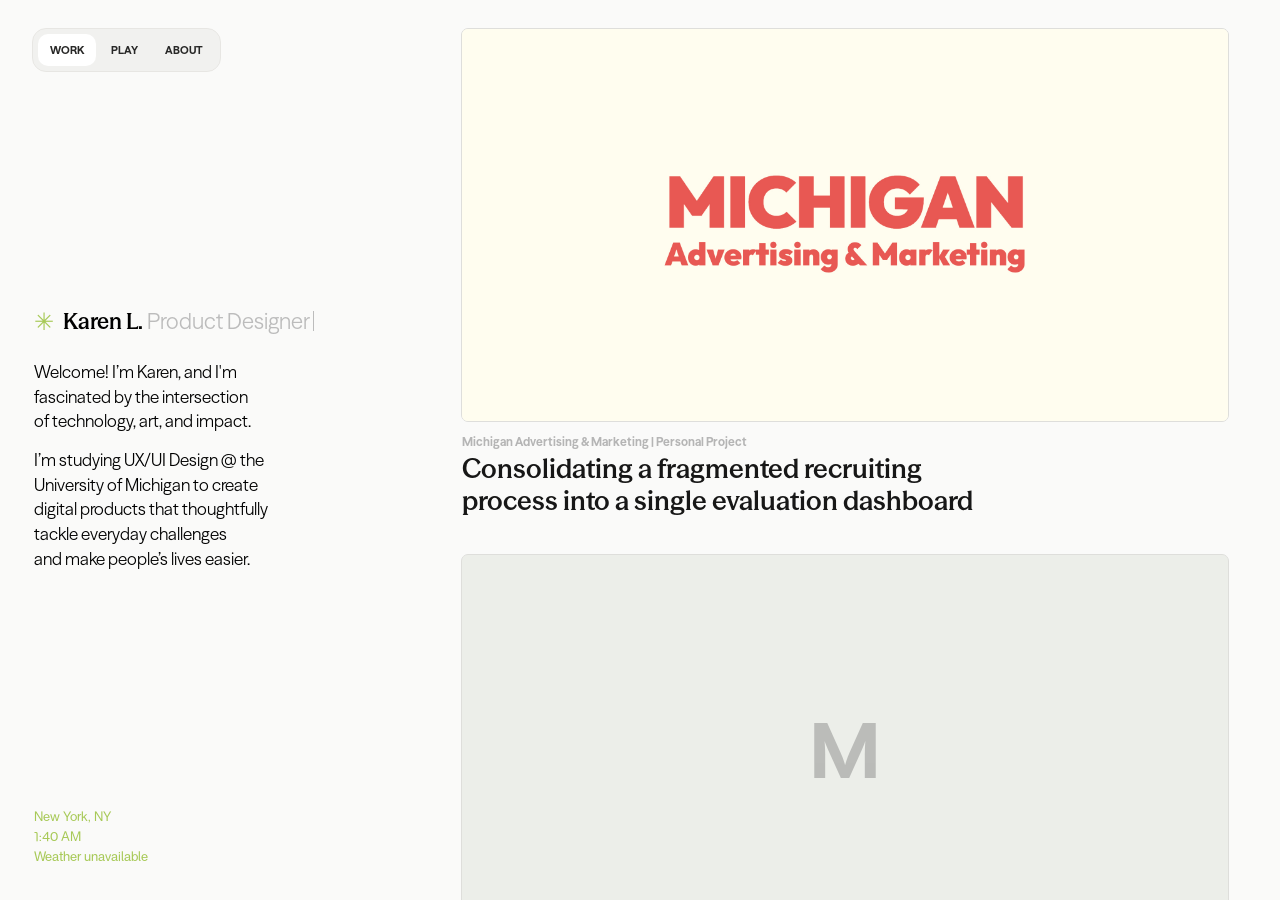
==== commit 6d657eaf: "Add Vercel Web Analytics Integration Implemented Vercel Web Analytics for Karen Lin's Portfolio  ## " ====
--- a/index.html
+++ b/index.html
@@ -1,2 +1,2 @@
 <!doctype html>
-<html lang="en"><head><meta charset="utf-8"><meta name="viewport" content="width=device-width,initial-scale=1"><meta name="theme-color" content="#fafaf9"><meta name="description" content="Karen Lin — UX/UI designer at the University of Michigan."><title>Karen Lin — Portfolio</title><link rel="stylesheet" href="styles.css"></head><body><div id="app"></div><script src="app.js"></script></body></html>
+<html lang="en"><head><meta charset="utf-8"><meta name="viewport" content="width=device-width,initial-scale=1"><meta name="theme-color" content="#fafaf9"><meta name="description" content="Karen Lin — UX/UI designer at the University of Michigan."><title>Karen Lin — Portfolio</title><link rel="stylesheet" href="styles.css"><script>window.va=window.va||function(){(window.vaq=window.vaq||[]).push(arguments)};</script><script defer src="/_vercel/insights/script.js"></script></head><body><div id="app"></div><script src="app.js"></script></body></html>
--- a/styles.css
+++ b/styles.css
@@ -1,4 +1,4 @@
-@import url('https://fonts.googleapis.com/css2?family=DM+Mono:wght@400;500&family=Inter:wght@400;500;600;700&display=swap');
+@import url('https://fonts.googleapis.com/css2?family=Archivo:wght@400;600;700&family=DM+Mono:wght@400;500&family=Inter:wght@400;500;600;700&family=Roboto+Flex:opsz,wght@8..144,100..1000&display=swap');
 :root{--bg:#fafaf9;--ink:#171717;--muted:#777;--line:#e8e7e4;--accent:#a7c957;--w:840px}*{box-sizing:border-box}html{scroll-behavior:smooth}body{margin:0;background:var(--bg);color:var(--ink);font:16px/1.55 Inter,-apple-system,BlinkMacSystemFont,"Segoe UI",sans-serif}a{color:inherit;text-decoration:none}.nav-wrap{position:sticky;z-index:10;top:18px;display:flex;justify-content:center;margin:18px auto 24px;pointer-events:none}.nav{display:flex;gap:3px;padding:5px;background:#f0f0eeef;border:1px solid #e7e6e3;border-radius:14px;box-shadow:none;pointer-events:auto}.nav a{font:11px 'DM Mono',monospace;display:flex;gap:7px;align-items:center;padding:9px 12px;border-radius:10px;color:#282827}.nav a.active{background:#fff;box-shadow:none}.wrap{width:min(var(--w),calc(100% - 44px));margin:auto}.home-intro{max-width:630px;margin:52px auto 70px}.wordmark{font-size:17px;font-weight:600;letter-spacing:-.05em;margin-bottom:20px}.dots{font:12px 'DM Mono';letter-spacing:.18em;color:#aaa;margin-top:-17px;margin-bottom:15px}.intro{font-size:clamp(26px,5.3vw,42px);line-height:1.3;letter-spacing:-.045em;font-weight:500;margin:0 0 26px}.note{border-left:2px solid #e6e3df;padding-left:12px;color:#888;font-size:14px;line-height:1.55}.note a{text-decoration:underline;text-decoration-style:dotted;text-underline-offset:3px;color:#333}.projects{display:grid;grid-template-columns:1fr 1fr;gap:38px 20px}.card:first-child{grid-column:1/-1}.cover{aspect-ratio:1.43;overflow:hidden;position:relative;border-radius:4px;background:#dededb}.card:first-child .cover{aspect-ratio:1.9}.cover:before,.cover:after{content:"";position:absolute}.cover .mark{position:absolute;inset:0;display:grid;place-items:center;font-size:clamp(35px,7vw,76px);font-weight:700;letter-spacing:-.08em;color:#1118}.cover .label{position:absolute;left:18px;bottom:16px;font:10px 'DM Mono';letter-spacing:.16em;text-transform:uppercase;color:#191919aa}.cover.maize{background:linear-gradient(135deg,#263b5d,#6b83a5)}.cover.maize:before{inset:-30%;background:repeating-linear-gradient(135deg,transparent 0 14px,#182a4680 15px 17px);transform:rotate(-8deg)}.cover.mam{background:#e8e4f0}.cover.mam:before{width:68%;height:65%;left:13%;top:16%;background:#fbfaf8;box-shadow:14px 15px 0 #b9b2ca;border-radius:3px}.cover.mam:after{width:50%;height:7%;left:22%;top:35%;background:linear-gradient(90deg,#363344 55%,transparent 55% 61%,#777 61%);box-shadow:0 24px 0 #bdb9c5,0 47px 0 #d2ced8}.cover.sol{background:linear-gradient(140deg,#e8b777,#f1d9ac)}.cover.sol:before{width:35%;height:70%;left:53%;top:14%;border:8px solid #f6f2e9;border-radius:28px;background:linear-gradient(#303a30 15%,#e9eadb 15% 18%,#f5f0e5 18%);box-shadow:10px 15px 30px #0002}.cover.sol:after{width:40%;height:36%;left:7%;top:28%;border-radius:50%;background:#bd875b}.cover.flow{background:#d9e4ee}.cover.flow:before{inset:12% 8%;background:repeating-linear-gradient(180deg,transparent 0 17px,#ffffffbd 18px 20px);transform:rotate(-7deg)}.cover.flow:after{content:'Read at your own rhythm.';inset:24% 10%;font-size:clamp(22px,4vw,44px);font-weight:600;line-height:1.05;letter-spacing:-.06em;color:#233347}.cover.unity{background:#c8d3c5}.cover.unity:before{width:60%;height:70%;left:9%;top:14%;background:#f4f2eb;box-shadow:30px 18px 0 #deded4}.cover.unity:after{content:'UNITY';left:15%;top:25%;font-size:clamp(32px,5vw,60px);font-weight:700;letter-spacing:-.08em;color:#30372d}.cover.woods{background:#e5dcc5}.cover.woods:before{width:38%;height:62%;left:32%;top:22%;background:#f5eddb;border-radius:28px 28px 55px 55px;box-shadow:14px 18px 28px #0002}.cover.woods:after{content:'WOODS\A & SHRUBS';white-space:pre;text-align:center;left:36%;top:43%;font:500 15px/1.3 'DM Mono';color:#605a45}.card-copy{padding:12px 1px 0}.meta{font:10px 'DM Mono',monospace;text-transform:uppercase;letter-spacing:.04em;color:#777}.card h2{font-size:clamp(19px,2.8vw,25px);line-height:1.2;letter-spacing:-.04em;margin:7px 0 4px;font-weight:600}.card p{font-size:13px;color:#737373;line-height:1.5;margin:0}.card:hover .cover{filter:saturate(1.08);transform:translateY(-2px);transition:.2s}.card .cover{transition:.2s}.connect{margin:94px auto 35px;text-align:center}.connect .tiny{font:10px 'DM Mono';color:#777;text-transform:uppercase;letter-spacing:.1em}.connect h2{font-size:32px;letter-spacing:-.06em;margin:8px 0}.socials{display:flex;justify-content:center;gap:22px;font:11px 'DM Mono';text-transform:uppercase}.back{text-align:center;font:10px 'DM Mono';color:#777;padding:22px 0 34px}.eyebrow{font:10px 'DM Mono';letter-spacing:.13em;text-transform:uppercase;color:#777}.page-head{margin:72px auto 50px;max-width:780px}.page-head h1{font-size:clamp(40px,8vw,76px);line-height:.98;letter-spacing:-.08em;margin:16px 0 18px}.page-head p{font-size:18px;max-width:580px;color:#666}.facts{display:grid;grid-template-columns:repeat(4,1fr);border-top:1px solid var(--line);border-bottom:1px solid var(--line);padding:18px 0;margin-top:32px;gap:16px}.fact b{display:block;font:10px 'DM Mono';color:#777;text-transform:uppercase;margin-bottom:8px}.fact span{font-size:12px}.section{padding:32px 0;border-bottom:1px solid var(--line);display:grid;grid-template-columns:190px 1fr;gap:25px}.section h2{font:11px 'DM Mono';letter-spacing:.1em;text-transform:uppercase;color:#777;margin:5px 0}.section h3{font-size:20px;letter-spacing:-.04em;margin:0 0 8px}.section p{margin:0 0 15px;color:#555;font-size:15px}.section p:last-child{margin-bottom:0}.gallery{display:grid;grid-template-columns:1fr 1fr;gap:14px;margin:35px 0}.tile{min-height:210px;border-radius:3px;background:linear-gradient(145deg,#dce1e6,#a8b3bf);display:grid;place-items:center;text-align:center;padding:20px;color:#293340;font-weight:600;font-size:26px;letter-spacing:-.06em}.tile:nth-child(2){background:linear-gradient(145deg,#e6d9c4,#baa68d)}.tile:nth-child(3){background:linear-gradient(145deg,#e3e5df,#bcc5b6)}.tile:nth-child(4){background:linear-gradient(145deg,#e4dfea,#b8abc8)}.about-grid{display:grid;grid-template-columns:.8fr 1.2fr;gap:40px;margin:48px 0}.portrait{min-height:410px;background:linear-gradient(140deg,#d4cbb9,#77776f 60%,#393c39);display:grid;place-items:end start;padding:15px;color:#fff;font:10px 'DM Mono';letter-spacing:.08em}.bodycopy p{color:#555;font-size:15px;margin:0 0 20px}.chips{display:flex;flex-wrap:wrap;gap:7px;margin:24px 0}.chips span{border:1px solid var(--line);border-radius:99px;padding:6px 10px;color:#666;font:10px 'DM Mono'}.listline{padding:18px 0;border-top:1px solid var(--line);display:flex;justify-content:space-between;gap:20px}.listline b{font-size:14px}.listline span{font-size:12px;color:#777;text-align:right}.next-links{display:flex;justify-content:space-between;margin:46px 0}.next-links a{width:48%;border-top:1px solid var(--line);padding-top:12px}.next-links small{display:block;font:10px 'DM Mono';color:#777;margin-bottom:8px}.next-links b{font-size:18px;letter-spacing:-.04em}.footer{border-top:1px solid var(--line);padding:12px 22px 20px;text-align:center;color:#aaa;font:9px 'DM Mono';letter-spacing:.06em}
 @media(max-width:650px){.wrap{width:calc(100% - 40px)}.home-intro{margin:40px auto 55px}.projects{grid-template-columns:1fr;gap:35px}.card:first-child{grid-column:auto}.card:first-child .cover,.cover{aspect-ratio:1.43}.facts{grid-template-columns:1fr 1fr}.section{grid-template-columns:1fr;gap:9px;padding:24px 0}.about-grid{grid-template-columns:1fr;gap:24px}.portrait{min-height:330px}.page-head{margin:52px auto 36px}.socials{gap:14px;font-size:10px}.gallery{gap:8px}.tile{min-height:140px;font-size:20px}}
 
@@ -13,7 +13,7 @@
 /* Shared editorial case-study format, based on the MaizeBus draft. */
 .case-hero{width:min(100%,1200px);aspect-ratio:2.55;margin:0 auto 54px;border-radius:0;display:grid;place-items:center;background:#d9d9d7}
 .case-hero.mam-case-hero{position:relative;overflow:hidden;display:block;background:#e7e7e5}
-.mam-case-hero .mam-case-cover-image,.mam-case-hero .mam-case-cover-video{position:absolute;top:-3%;left:-3%;width:106%;height:106%;object-fit:cover;object-position:center top;transform:scale(1.2);border:0}
+.mam-case-hero .mam-case-cover-image,.mam-case-hero .mam-case-cover-video{position:absolute;inset:0;width:100%;height:100%;object-fit:cover;object-position:center center;transform:scale(1.2);border:0}
 .mam-case-hero .mam-case-cover-image{z-index:0}
 .mam-case-hero .mam-case-cover-video{z-index:1}
 .case-hero .placeholder-tag,.media-placeholder span{font:10px 'DM Mono',monospace;letter-spacing:.12em;color:#8a8a88;text-transform:uppercase}
@@ -164,7 +164,6 @@
 @font-face{font-family:'Opening Hours Sans';src:url('./assets/fonts/OpeningHoursSans-Regular.woff2') format('woff2');font-style:normal;font-weight:400;font-display:swap}
 @font-face{font-family:'Archivo';src:url('./assets/fonts/Archivo-Bold.ttf') format('truetype');font-style:normal;font-weight:700;font-display:swap}
 body,button,input,textarea,select{font-family:'Opening Hours Sans',Arial,sans-serif}
-h1,h2,h3,h4,h5,h6{letter-spacing:0em!important}
 .nav a,.eyebrow,.meta,.fact b,.section h2,.case-label,.case-hero .placeholder-tag,.media-placeholder span,.cover .label,.home-weather,.visitor-trigger,.mailbox-kicker,.home-footer,.back,.chips span,.listline b,.listline span,.case-intro .eyebrow{font-family:'Archivo',Arial,sans-serif;font-weight:700}
 
 /* Home work list: scroll vertically through four full-width landscape projects. */
@@ -194,9 +193,9 @@
 .case-intro .fact{text-align:center}
 .case-intro .fact b{font-size:13px;line-height:1.3;margin:0 0 8px;color:#777}
 .case-intro .fact span{display:block;font-size:15px;line-height:1.35;color:#333;text-align:center;white-space:pre-line}
-.case-intro .case-hero{width:100%;max-width:none;aspect-ratio:2.55;margin:28px auto 22px}.case-intro .case-hero.mam-case-hero{width:106%;aspect-ratio:2940/1496;margin-left:-3%}
+.case-intro .case-hero{width:100%;max-width:none;aspect-ratio:2.55;margin:28px auto 22px}.case-intro .case-hero.mam-case-hero{width:100%;aspect-ratio:2.55;margin-left:0}
 .case-intro .facts{margin-top:0}
-@media(max-width:700px){.case-intro .facts{grid-template-columns:1fr 1fr;gap:24px 18px;margin:28px 0 22px}.case-intro .fact span{font-size:14px}}
+@media(max-width:700px){.case-intro .case-hero.mam-case-hero{aspect-ratio:1.3}.case-intro .facts{grid-template-columns:1fr 1fr;gap:24px 18px;margin:28px 0 22px}.case-intro .fact span{font-size:14px}}
 .case-section{grid-template-columns:minmax(0,.85fr) minmax(0,1.15fr);gap:48px}
 .case-heading{display:flex;flex-direction:column;align-items:flex-start;gap:14px}
 .case-heading .case-label{padding-top:0}
@@ -206,20 +205,33 @@
 .media-placeholder span{white-space:pre-line}
 .media-placeholder span{text-transform:none}
 @media(max-width:700px){.case-section{grid-template-columns:1fr;gap:18px}.case-heading{gap:8px}.case-heading h2{font-size:27px}}
-.solution-feature{grid-column:1/-1;display:grid;grid-template-columns:minmax(0,.95fr) minmax(0,1.05fr);gap:48px;align-items:start;margin-top:28px}
-.solution-visuals{min-width:0;aspect-ratio:1.35;overflow:hidden}
-.solution-visuals>.media-placeholder{width:100%;height:100%;aspect-ratio:auto;margin:0}
-.solution-video-wrap{width:100%;height:100%;overflow:hidden}
-.solution-video{display:block;width:100%;height:100%;object-fit:cover;background:#e7e7e5}
-.solution-feature-copy h2{font-size:clamp(25px,3vw,36px);line-height:1.16;margin:0 0 14px;font-weight:500}
-.solution-feature-copy p{font-size:16px;line-height:1.7;color:#555;margin:0 0 18px}
-.solution-feature-copy p:last-child{margin-bottom:0}
+.solution-scroll-story{grid-column:1/-1;display:block;margin-top:96px}
+.solution-scroll-steps{min-width:0;display:grid;grid-template-columns:1fr}
+.solution-scroll-step{min-height:66svh;display:grid;grid-template-columns:minmax(0,.85fr) minmax(0,1.15fr);gap:48px;align-items:start;padding:0 0 38px;opacity:.3;transition:opacity .35s ease;scroll-snap-align:center;scroll-snap-stop:normal}
+.solution-scroll-step:last-child{scroll-snap-align:none}
+.solution-scroll-step.is-active{opacity:1}
+.solution-step-copy{max-width:590px}
+.solution-step-number{display:block;color:#97bd3e;font-size:14px;letter-spacing:.12em;font-weight:700;margin-bottom:18px}
+.solution-step-copy h3{font-size:clamp(22px,2vw,27px);line-height:1.16;margin:0 0 16px;font-weight:500}
+.solution-step-copy p{font-size:clamp(16px,1.4vw,19px);line-height:1.65;color:#555;margin:0 0 18px}
+.solution-step-copy p:last-child{margin-bottom:0}
+
+html.mam-solution-scroll-active{scroll-snap-type:y proximity;scroll-padding-top:0}
+.solution-stage-media{position:sticky;top:16vh;align-self:center;justify-self:center;z-index:1;width:100%;height:auto;aspect-ratio:16/9;min-height:0;display:grid;place-items:stretch;overflow:hidden;isolation:isolate;border:0;border-radius:5px;background:transparent;box-shadow:none;transform-origin:center;backface-visibility:hidden}
+.solution-stage-media::before,.solution-stage-media::after{content:none}
+.solution-stage-media.is-popping{animation:solution-media-pop .68s cubic-bezier(.18,.86,.28,1) both}
+@keyframes solution-media-pop{0%{opacity:0;transform:perspective(1100px) translate3d(54px,16px,0) rotateY(9deg) scale(.9)}58%{opacity:1;transform:perspective(1100px) translate3d(-7px,-3px,0) rotateY(-1.5deg) scale(1.025)}100%{opacity:1;transform:perspective(1100px) translate3d(0,0,0) rotateY(0) scale(1)}}
+.solution-stage-media>.solution-video-wrap,.solution-stage-media>.media-placeholder{position:relative;z-index:1;width:100%;height:100%;aspect-ratio:auto;margin:0;overflow:hidden;border-radius:5px}
+.solution-stage-media>video{position:relative;z-index:1;border-radius:5px}
+.case-page .solution-stage-media>.solution-video-wrap,.case-page .solution-stage-media video{border-radius:5px}
+.solution-stage-media video,.solution-stage-media img{display:block;width:100%;height:100%;object-fit:contain;background:#f4f3ed}
+.solution-stage-media img{object-fit:cover}
+.solution-stage-media video{object-fit:cover;background:transparent}
+.solution-stage-media .media-placeholder span{display:none}
 .case-section{border-top:0}
 .case-wrap{padding-top:100px}
-.solution-collage{height:100%;display:grid;grid-template-columns:.8fr 1.2fr;grid-template-rows:repeat(3,minmax(0,1fr));gap:6px}
-.solution-collage .media-placeholder{height:auto;min-height:0;aspect-ratio:auto;margin:0}
-.solution-collage .media-placeholder:last-child{grid-column:2;grid-row:1/4}
-@media(max-width:700px){.solution-feature{grid-template-columns:1fr;gap:20px;margin-top:18px}.solution-feature-copy h2{font-size:24px}.solution-feature-copy p{font-size:15px}.solution-collage{grid-template-rows:repeat(3,minmax(0,1fr))}}
+@media(max-width:700px){html.mam-solution-scroll-active{scroll-padding-top:0}.solution-scroll-story{margin-top:26px}.solution-scroll-steps{gap:0}.solution-scroll-step{grid-template-columns:1fr;gap:18px;min-height:65vh;padding:0 0 32px;opacity:.42}.solution-stage-media{position:relative;top:auto}.solution-step-copy h3{font-size:23px}.solution-step-copy p{font-size:15px}}
+@media(prefers-reduced-motion:reduce){.solution-stage-media.is-popping{animation:none}}
 
 /* Keep every home project cover at the same landscape dimensions. */
 .home-projects .card .cover,
@@ -235,6 +247,11 @@
 @media(max-width:560px){.home-projects{left:50%;width:calc(100vw - 36px)}}
 .home-overview{bottom:33px}
 .home-signature{font-size:22px}
+
+/* Keep the main navigation anchored consistently across every page. */
+.nav-wrap,.home-nav{position:fixed;z-index:10;top:28px;left:32px;right:auto;bottom:auto;justify-content:flex-start;margin:0;transform:none}
+.nav-wrap .nav,.home-nav .nav{flex-direction:row;gap:3px;padding:5px}
+@media(max-width:950px){.nav-wrap,.home-nav{top:18px;left:14px}}
 .home-overview p{font-size:17px}
 .home-projects .card h2{font-weight:700}
 .home-projects .card h2,.home-projects .card:first-child h2{font-size:clamp(20px,2.1vw,29px)}
@@ -260,6 +277,16 @@
 .home-projects .cover.mam .mam-cover-image{z-index:0}
 .home-projects .cover.mam .mam-cover-video{z-index:1}
 .home-projects .cover.mam .mark,.home-projects .cover.mam .label{display:none}
+.home-projects .cover.maize{isolation:isolate;background:#eceee9}
+.home-projects .cover.maize .maizebus-cover-video,.home-projects .cover.maize .maizebus-cover-poster{position:absolute;z-index:1;top:50%;left:50%;width:100%;height:100%;transform:translate(-50%,-50%);object-fit:contain;object-position:center;border:0;outline:0;box-shadow:none}
+.home-projects .cover.maize .maizebus-cover-video{opacity:0;transition:opacity .25s ease}
+.home-projects .cover.maize .maizebus-cover-poster{z-index:2;opacity:0;transition:opacity .25s ease}
+.home-projects .cover.maize .maizebus-cover-poster[data-ready=true]{opacity:1}
+.home-projects .card:hover .cover.maize .maizebus-cover-video,.home-projects .card:focus-within .cover.maize .maizebus-cover-video{opacity:1}
+.home-projects .card:hover .cover.maize .maizebus-cover-poster,.home-projects .card:focus-within .cover.maize .maizebus-cover-poster{opacity:0}
+.home-projects .cover.maize .mark,.home-projects .cover.maize .label{transition:opacity .25s ease}
+.home-projects .cover.maize .label{display:none}
+.home-projects .card:hover .cover.maize .mark,.home-projects .card:hover .cover.maize .label,.home-projects .card:focus-within .cover.maize .mark,.home-projects .card:focus-within .cover.maize .label{opacity:0}
 
 /* Keep the home identity rail fixed while the Play and About columns scroll. */
 .page-with-rail.wrap{width:60vw;max-width:none;margin:0 4vw 0 36%}
@@ -328,6 +355,38 @@
 .learning-visuals[data-count="2"] span,.learning-visuals[data-count="2"] img{width:calc(50% - 3px);max-width:180px}
 @media(max-width:700px){.learning-section{padding:28px 0}.learning-content{grid-template-columns:1fr;row-gap:12px}.learning-label{grid-column:1}.learning-title:not(:first-child){margin-top:18px}.learning-copy p{font-size:15px}}
 @media(max-width:700px){.learning-content>div[aria-hidden="true"]{display:none}}
+
+/* A blank, vertical ring-bound book with individual pages that turn upward. */
+.play-main .play-gallery-tabs{gap:8px;margin:0 0 12px;padding:0;border:0}
+.play-main .play-gallery-tabs button{padding:8px 14px;border:1px solid #a7c957;border-radius:999px;background:transparent;color:#454b38;font-size:13px}
+.play-main .play-gallery-tabs button[aria-selected="true"]{background:#a7c957;color:#171717}
+.play-book-hint{margin:0 0 16px;color:#85847f;font-size:12px;letter-spacing:.01em}
+.play-book{position:relative;isolation:isolate;width:min(100%,680px);height:min(66svh,680px);min-height:400px;margin:0 auto 16px;perspective:1800px;perspective-origin:50% 45%;outline:none;cursor:pointer}
+.play-book:focus-visible{outline:2px solid #a7c957;outline-offset:5px;border-radius:8px}
+.play-book-object{position:absolute;inset:0;transform-style:preserve-3d;filter:drop-shadow(0 14px 20px #1717171c)}
+.play-book-page-stack{position:absolute;inset:12px 10px 10px;transform-style:preserve-3d}
+.play-book-sheet{position:absolute;inset:0;border:1px solid #d7d5cd;border-radius:8px 8px 12px 12px;background:#f7f6f0;transform-origin:50% 0%;transform-style:preserve-3d;backface-visibility:hidden;transition:transform .78s cubic-bezier(.22,.68,.18,1);box-shadow:0 2px 3px #17171712;will-change:transform}
+.play-book-sheet::after{content:"";position:absolute;inset:0;pointer-events:none;border-radius:inherit;background:linear-gradient(90deg,#c6c4bb22,transparent 5%,transparent 95%,#c6c4bb22);backface-visibility:hidden}
+.play-book-sheet.is-turned{transform:rotateX(-179.5deg)}
+.play-book-sheet.is-turning{z-index:30!important}
+.play-book-page{overflow:visible;background:#eeede6}
+.play-book-face{position:absolute;inset:0;overflow:hidden;border:1px solid #e2e0d8;border-radius:inherit;background:linear-gradient(110deg,#faf9f4 0%,#f5f4ee 58%,#efeee8 100%);backface-visibility:hidden}
+.play-book-face-front{box-shadow:inset 0 1px #fff,inset 0 14px 24px #827e6a0c}
+.play-book-face-back{transform:rotateX(180deg);background:linear-gradient(250deg,#fbfaf6 0%,#f5f4ee 60%,#eeede7 100%)}
+.play-book-cover{z-index:13;display:block;width:100%;padding:0;appearance:none;cursor:pointer;border:1px solid #c9c6bb;border-radius:9px 9px 13px 13px;background:linear-gradient(115deg,#e7e5dc 0%,#f3f1e9 28%,#eeece3 74%,#dedcd2 100%);box-shadow:inset 1px 1px #fff8,inset -3px 0 5px #a5a19438,0 2px 3px #0002}
+.play-book-cover:hover{filter:brightness(1.015)}
+.play-book-cover-inset{position:absolute;inset:14px;border:1px solid #d3d0c5;border-radius:5px;box-shadow:inset 0 1px 2px #fff8}
+.play-book-cover::before{content:"";position:absolute;right:0;bottom:0;left:0;height:5px;border-radius:0 0 12px 12px;background:linear-gradient(#c8c5ba,#eeece4 55%,#cbc8bd)}
+.play-book-binding{position:absolute;z-index:40;top:4px;right:9px;left:9px;height:36px;pointer-events:none;transform:translateZ(3px)}
+.play-book-rail{position:absolute;top:10px;right:0;left:0;height:15px;border:1px solid #aaa9a2;border-radius:2px;background:linear-gradient(#fdfcf8 0%,#d8d7d1 37%,#f6f5ef 68%,#c3c2bc 100%);box-shadow:0 2px 3px #0003}
+.play-book-rail::after{content:"";position:absolute;inset:0;background:radial-gradient(circle at 6% 50%,#777 0 3px,#deddd8 4px 6px,transparent 7px),radial-gradient(circle at 25% 50%,#777 0 3px,#deddd8 4px 6px,transparent 7px),radial-gradient(circle at 50% 50%,#777 0 3px,#deddd8 4px 6px,transparent 7px),radial-gradient(circle at 75% 50%,#777 0 3px,#deddd8 4px 6px,transparent 7px),radial-gradient(circle at 94% 50%,#777 0 3px,#deddd8 4px 6px,transparent 7px)}
+.play-book-ring{position:absolute;top:18px;left:var(--ring-position);width:15px;height:29px;transform:translate(-50%,-50%);border:3px solid #777b7d;border-radius:50%;background:linear-gradient(90deg,#676b6d,#f0f1ef 30%,#85898b 57%,#fff 82%,#65696b);box-shadow:1px 2px 2px #0005,inset 0 0 2px #fff}
+.play-book-controls{display:flex;align-items:center;justify-content:center;gap:18px;margin:0 auto 56px}
+.play-book-control{position:static;width:34px;height:34px;font-size:18px}
+.play-book-counter{min-width:64px;text-align:center;color:#77766f;font:10px 'DM Mono',monospace;letter-spacing:.12em}
+@media(max-width:700px){.play-book{height:min(58svh,620px);min-height:340px}.play-book-hint{font-size:11px}.play-book-binding{right:7px;left:7px}.play-book-ring{height:24px;width:13px}}
+@media(prefers-reduced-motion:reduce){.play-book-sheet{transition:none}}
+
 /* Reveal the fixed footer underneath the case-study page at the document end. */
 .case-page{position:relative;z-index:1;background:var(--bg);margin-bottom:130px;padding-bottom:0}
 .connect-footer{z-index:0;transform:none;opacity:1;pointer-events:auto}
@@ -336,6 +395,36 @@
 .case-image{width:100%;aspect-ratio:16/9;margin:24px 0 32px;overflow:hidden;border-radius:5px;background:#e7e7e5}
 .case-image img{display:block;width:100%;height:100%;object-fit:cover;border-radius:inherit}
 
+/* Keep the physical book rules after the older gallery prototype styles. */
+.play-main .play-book{width:min(100%,680px);height:min(82svh,760px);min-height:460px;padding:0;border:0;border-radius:0;background:transparent;box-shadow:none;transition:none;transform-style:flat}
+.play-main .play-book-binding{top:4px;right:9px;left:9px;height:36px;transform:translateZ(3px)}
+.play-main .play-book-ring{top:18px;width:15px;height:29px}
+.play-main .play-book-sheet{transform-origin:50% 50%}
+.play-main .play-book-binding{top:50%;height:54px;transform:translateY(-50%) translateZ(3px)}
+.play-main .play-book-ring{top:50%;width:17px;height:49px}
+.play-main .play-book-rail{height:17px}
+.play-main .play-book-rail-top{top:0}
+.play-main .play-book-rail-bottom{top:auto;bottom:0}
+.play-main .play-book-control{position:static;width:34px;height:34px}
+.play-main .play-book-controls{position:static;display:flex;align-items:center;justify-content:center;gap:18px;margin:0 auto 56px}
+.play-main .play-book-cover{z-index:13;display:block;width:100%;padding:0;appearance:none}
+.play-main .play-book-cover::before{content:"";position:absolute;inset:0;border:1px solid #d0cdc2;border-radius:inherit;background:linear-gradient(250deg,#f5f3eb 0%,#eeece3 62%,#dfddd3 100%);transform:rotateX(180deg);backface-visibility:hidden}
+.play-main .play-book-cover::after{content:"";position:absolute;right:0;bottom:0;left:0;height:5px;border-radius:0 0 12px 12px;background:linear-gradient(#c8c5ba,#eeece4 55%,#cbc8bd)}
+@media(max-width:700px){.play-main .play-book{height:min(78svh,700px);min-height:420px}.play-main .play-book-binding{top:50%;right:7px;left:7px;height:54px}.play-main .play-book-ring{top:50%;width:13px;height:36px}}
+
+/* Restore the Play page's browsable photo, art, and project collections. */
+.play-main .play-gallery-tabs{margin-bottom:22px}
+.play-main .play-gallery-tabs button{font:600 13px Inter,Arial,sans-serif;cursor:pointer}
+.play-main .play-gallery-tabs button:focus-visible{outline:2px solid #171717;outline-offset:3px}
+.play-main [role="tabpanel"][hidden]{display:none!important}
+.play-main .play-photo-panel>h1,.play-main .play-art-panel>h1,.play-main .play-projects>h1{margin:28px 0 8px;font-size:clamp(34px,5vw,52px);font-weight:500;line-height:1.05;letter-spacing:-.07em}
+.play-art-gallery{display:grid;grid-template-columns:repeat(2,minmax(0,1fr));gap:18px;margin:30px 0 0}
+.play-art-gallery figure{min-width:0;margin:0}
+.play-art-gallery img{display:block;width:100%;aspect-ratio:4/3;object-fit:cover;border-radius:4px;background:#e7e7e5}
+.play-art-gallery figcaption{margin-top:8px;font-size:13px;line-height:1.4}
+.play-main .play-projects{margin:44px 0 20px}
+.play-main .play-projects>h1{margin-top:12px;margin-bottom:24px}
+@media(max-width:700px){.play-main .play-photo-panel>h1,.play-main .play-art-panel>h1,.play-main .play-projects>h1{font-size:36px}.play-main .play-gallery-tabs{gap:6px}.play-main .play-gallery-tabs button{padding:7px 12px}.play-art-gallery{grid-template-columns:1fr;gap:14px}}
 /* Give every visual and placeholder a subtle edge against the page background. */
 .cover,.media-placeholder,img,video,.tile,.portrait,.learning-visuals span,.learning-visuals img{border:1px solid #dededb}
 .solution-video-wrap>video{border:0}
@@ -381,16 +470,9 @@
 .process-groups{margin-top:31px}
 @media(max-width:700px){.process-groups{margin-top:0}}
 
-/* Photography gallery imported from the existing Play page. */
-.play-photo-gallery{columns:3;column-gap:14px;margin:35px 0 0}
-.play-photo-gallery figure{break-inside:avoid;margin:0 0 14px;overflow:hidden;border-radius:4px;background:#e7e7e5}
-.play-photo-gallery img{display:block;width:100%;height:auto;border:0;border-radius:inherit;transition:transform .45s ease}
-.play-photo-gallery figure:hover img{transform:scale(1.035)}
-@media(max-width:700px){.play-photo-gallery{columns:2;column-gap:8px}.play-photo-gallery figure{margin-bottom:8px}}
-
 /* MaizeBus solution features pair their image comparisons with copy in a right column. */
 .feature-row{grid-template-columns:minmax(0,.85fr) minmax(0,1.15fr);gap:48px;align-items:start;padding:20px 0 50px;border-top:0}
-.feature-visual,.feature-copy{min-width:0}
+.feature-visual,.feature-copy,.feature-comparison,.feature-before-phones,.feature-after{min-width:0}
 .feature-comparison{display:grid;grid-template-columns:1fr 1fr;gap:10px;align-items:start}
 .feature-before-phones{display:grid;grid-template-columns:repeat(3,minmax(0,1fr));gap:6px;align-items:start}
 .feature-before-phones .media-placeholder,.feature-after-screen{display:block;width:100%;aspect-ratio:.58;margin:0}
@@ -400,12 +482,40 @@
 .feature-copy p{font-size:16px;line-height:1.7;color:#555;margin:0 0 18px}
 .feature-copy p:last-child{margin-bottom:0}
 @media(max-width:700px){.feature-row{grid-template-columns:1fr;gap:20px;padding:18px 0 36px}.feature-copy h2{font-size:24px}.feature-copy p{font-size:15px}}
-.feature-after-video-wrap{display:block;width:100%;aspect-ratio:.58;height:auto;border-radius:6px}
+.feature-after-video-wrap{position:relative;display:block;width:100%;max-width:100%;min-width:0;aspect-ratio:.56;height:auto;overflow:hidden;border:4px solid #151515;border-radius:24px;background:#151515;box-shadow:inset 0 0 0 1px #777;box-sizing:border-box}
+.feature-after-video-wrap::before{content:"";position:absolute;z-index:2;top:5px;left:50%;width:54px;height:8px;transform:translateX(-50%);border-radius:999px;background:#111;pointer-events:none}
 .play-gallery-tabs{display:flex;gap:8px;margin:0 0 18px;padding-bottom:12px;border-bottom:1px solid var(--line)}
-.play-gallery-tabs a{padding:7px 14px;border:1px solid #a7c957;border-radius:999px;color:#454b38;font-size:13px;font-weight:600;line-height:1.2}
-.play-gallery-tabs a[aria-current="page"]{background:#a7c957;color:#171717}
-.play-gallery-tabs a:focus-visible{outline:2px solid #171717;outline-offset:3px}
-.feature-after-video-wrap .solution-video{transform:none;object-fit:cover}
+.play-gallery-tabs button{appearance:none;padding:7px 14px;border:1px solid #a7c957;border-radius:999px;background:transparent;color:#454b38;font:inherit;font-size:13px;font-weight:600;line-height:1.2;cursor:pointer}
+.play-gallery-tabs button[aria-selected="true"]{background:#a7c957;color:#171717}
+.play-gallery-tabs button:focus-visible{outline:2px solid #171717;outline-offset:3px}
+.play-book{position:relative;isolation:isolate;width:min(100%,760px);aspect-ratio:.8;margin:0 auto 70px;padding:8px;perspective:1800px;perspective-origin:50% 50%;transform-style:preserve-3d;border:1px solid #c9c8c3;border-radius:7px;background:linear-gradient(90deg,#aaa9a4 0,#f1f0eb 1.2%,#d6d5d0 2%,#f7f6f1 3.5%,#f7f6f1 96%,#d2d1cc 98%,#f2f1ec 99%,#aaa9a4 100%);box-shadow:0 10px 24px #19191919,0 2px 3px #0002;transition:height .35s ease}
+.play-book::before{content:"";position:absolute;z-index:-1;inset:7px 2px -5px 4px;border:1px solid #bcbab4;border-radius:7px;background:#e9e8e3;box-shadow:0 4px 7px #0002}
+.play-flipbook-track{position:absolute;inset:8px;display:grid;grid-template-columns:minmax(0,1fr);transform-style:preserve-3d}
+.play-book-panel{grid-area:1/1;position:absolute;inset:0;display:grid;grid-template-rows:minmax(0,1fr) 54px minmax(0,1fr);gap:0;width:100%;min-width:0;visibility:hidden;transform-origin:center center;transform-style:preserve-3d;backface-visibility:hidden}
+.play-book-panel.is-current{position:relative;z-index:1;visibility:visible}
+.play-book-panel.is-turning-forward,.play-book-panel.is-turning-back{z-index:2;visibility:visible;pointer-events:none;filter:drop-shadow(0 14px 18px #17171730)}
+.play-book-panel.is-turning-forward{animation:play-page-turn-forward .9s cubic-bezier(.35,.02,.28,1) both}
+.play-book-panel.is-turning-back{animation:play-page-turn-back .9s cubic-bezier(.35,.02,.28,1) both}
+.play-book-paper{position:relative;min-height:0;overflow:hidden;border:1px solid #deddd7;background:radial-gradient(ellipse at 54% 8%,#fffefa 0,transparent 58%),linear-gradient(115deg,#fbfaf6 0%,#f6f5f0 55%,#f1f0eb 100%);box-shadow:inset 0 1px 0 #fff,inset 8px 0 16px #bcbab018,0 1px 1px #0001}
+.play-book-paper-top{border-radius:4px 4px 0 0;border-bottom:0}
+.play-book-paper-bottom{border-radius:0 0 4px 4px;border-top:0;background:radial-gradient(ellipse at 45% 90%,#fffefa 0,transparent 58%),linear-gradient(245deg,#fbfaf6 0%,#f6f5f0 55%,#f1f0eb 100%)}
+.play-book-page-number{position:absolute;color:#77766f;font:10px 'DM Mono',monospace;letter-spacing:.18em}
+.play-book-paper-top .play-book-page-number{top:22px;left:26px}
+.play-book-paper-bottom .play-book-page-number{right:26px;bottom:22px}
+.play-book-binding{position:absolute;z-index:4;top:50%;left:8px;right:8px;height:54px;transform:translateY(-50%);pointer-events:none}
+.play-book-rail{position:absolute;left:0;right:0;height:17px;border:1px solid #b9b8b2;background:linear-gradient(#fff 0%,#dbdad4 35%,#f5f4ef 65%,#c9c8c2 100%);box-shadow:0 1px 2px #0002}
+.play-book-rail-top{top:0}.play-book-rail-bottom{bottom:0}
+.play-book-rail::after{content:"";position:absolute;inset:0;background:radial-gradient(circle at 6% 50%,#8c8b85 0 3px,#deddd7 4px 6px,transparent 7px),radial-gradient(circle at 25% 50%,#8c8b85 0 3px,#deddd7 4px 6px,transparent 7px),radial-gradient(circle at 50% 50%,#8c8b85 0 3px,#deddd7 4px 6px,transparent 7px),radial-gradient(circle at 75% 50%,#8c8b85 0 3px,#deddd7 4px 6px,transparent 7px),radial-gradient(circle at 94% 50%,#8c8b85 0 3px,#deddd7 4px 6px,transparent 7px)}
+.play-book-ring{position:absolute;top:50%;left:var(--ring-position);width:17px;height:49px;transform:translate(-50%,-50%);border:3px solid #777b7d;border-radius:50%;background:linear-gradient(90deg,#676b6d 0%,#f0f1ef 28%,#85898b 56%,#fff 82%,#65696b 100%);box-shadow:1px 2px 2px #0005,inset 0 0 2px #fff}
+.play-book-control{position:absolute;z-index:6;bottom:22px;display:grid;place-items:center;width:38px;height:38px;padding:0;border:1px solid #c7c6c0;border-radius:50%;background:#f9f8f3;color:#51514c;font:24px/1 Inter,Arial,sans-serif;box-shadow:0 2px 4px #0002;cursor:pointer;transition:transform .2s ease,background .2s ease,opacity .2s ease}
+.play-book-control:hover:not(:disabled){transform:translateY(-2px);background:#fff}
+.play-book-control:focus-visible{outline:2px solid #171717;outline-offset:3px}
+.play-book-control:disabled{opacity:.34;cursor:default}
+.play-book-previous{left:20px}.play-book-next{right:20px}
+@keyframes play-page-turn-forward{0%{transform:rotateX(0);filter:brightness(1) drop-shadow(0 0 0 #17171700)}48%{filter:brightness(.84) drop-shadow(0 16px 16px #17171735)}100%{transform:rotateX(-180deg);filter:brightness(.96) drop-shadow(0 0 0 #17171700)}}
+@keyframes play-page-turn-back{0%{transform:rotateX(0);filter:brightness(1) drop-shadow(0 0 0 #17171700)}48%{filter:brightness(.84) drop-shadow(0 16px 16px #17171735)}100%{transform:rotateX(180deg);filter:brightness(.96) drop-shadow(0 0 0 #17171700)}}
+@media(prefers-reduced-motion:reduce){.play-book{transition:none}.play-book-panel.is-turning-forward,.play-book-panel.is-turning-back{animation:none}.play-book-control{transition:none}}
+.feature-after-video-wrap .solution-video{position:absolute;inset:0;display:block;width:100%;height:100%;max-width:100%;min-width:0;transform:none;object-fit:contain;background:#fff;border:0;border-radius:18px}
 .feature-comparison{grid-template-columns:minmax(56px,64px) minmax(0,1fr);gap:12px}
 .feature-before-phones{grid-template-columns:1fr;gap:8px}
 .feature-before-thumb{padding:0;border:1px solid #d7d7d4;border-radius:5px;cursor:pointer;transition:border-color .18s,background-color .18s,transform .18s}
@@ -419,13 +529,13 @@
 .feature-before-preview>img{display:block;width:100%;height:100%;object-fit:contain;background:#fff;border:0;border-radius:inherit}
 .feature-before-preview{display:grid;place-items:center;margin:0}
 .feature-after-select{display:none}
-.feature-before-thumb{position:relative;aspect-ratio:.56;padding:4px;background:#151515;border:2px solid #151515;border-radius:14px;overflow:hidden;box-shadow:inset 0 0 0 1px #777}
-.feature-before-thumb::before{content:"";position:absolute;z-index:2;top:4px;left:50%;width:24px;height:3px;transform:translateX(-50%);border-radius:999px;background:#111;pointer-events:none}
-.feature-before-thumb img{position:relative;z-index:1;width:100%;height:100%;object-fit:contain;background:#fff;border-radius:8px}
-.feature-before-thumb:hover,.feature-before-thumb[aria-pressed="true"]{border-color:#151515;box-shadow:0 0 0 2px #a7c957,inset 0 0 0 1px #777}
-.feature-before-preview{aspect-ratio:.56;padding:8px;border:4px solid #151515;border-radius:24px;background:#151515;box-shadow:inset 0 0 0 1px #777}
+.feature-before-thumb{position:relative;aspect-ratio:.56;padding:0;background:transparent;border:0;border-radius:0;overflow:visible;box-shadow:none}
+.feature-before-thumb::before{content:"";position:absolute;z-index:2;top:5px;left:50%;width:24px;height:3px;transform:translateX(-50%);border-radius:999px;background:#111;pointer-events:none}
+.feature-before-thumb img{position:relative;z-index:1;display:block;width:100%;height:100%;padding:0;object-fit:cover;background:#fff;border:2px solid #151515;border-radius:14px;box-shadow:inset 0 0 0 1px #777}
+.feature-before-thumb:hover img,.feature-before-thumb[aria-pressed="true"] img{box-shadow:0 0 0 2px #a7c957,inset 0 0 0 1px #777}
+.feature-before-preview{aspect-ratio:.56;padding:0;border:0;border-radius:0;background:transparent;box-shadow:none;overflow:visible}
 .feature-before-preview::before{content:"";position:absolute;z-index:2;top:5px;left:50%;width:54px;height:8px;transform:translateX(-50%);border-radius:999px;background:#111;pointer-events:none}
-.feature-before-preview>img{position:relative;z-index:1;width:100%;height:100%;object-fit:contain;background:#fff;border-radius:14px}
+.feature-before-preview>img{position:relative;z-index:1;display:block;width:100%;height:100%;padding:0;object-fit:cover;background:#fff;border:4px solid #151515;border-radius:24px;box-shadow:inset 0 0 0 1px #777}
 .downloads-metric{margin:26px 0 30px;padding:21px 24px 18px;border:1px solid #dfe4d5;border-radius:12px;background:linear-gradient(145deg,#f6f8f1,#edf1e5)}
 .downloads-metric-top{display:flex;align-items:center;justify-content:space-between;gap:16px;color:#74786d;font:700 10px/1.3 'Archivo',Arial,sans-serif;letter-spacing:.12em;text-transform:uppercase}
 .downloads-metric-top strong{padding:6px 10px;border-radius:999px;background:#a7c957;color:#202719;font:700 12px/1 'Archivo',Arial,sans-serif;letter-spacing:0}
@@ -437,9 +547,20 @@
 .downloads-metric-arrow::after{content:"";position:absolute;right:0;top:-4px;width:8px;height:8px;border-top:2px solid #929a7d;border-right:2px solid #929a7d;transform:rotate(45deg)}
 .downloads-metric-bar{height:6px;border-radius:999px;background:#dce1d2;overflow:hidden}
 .downloads-metric-bar span{display:block;width:100%;height:100%;border-radius:inherit;background:linear-gradient(90deg,#b6d96a,#8dae3e);transform-origin:left;animation:downloads-rise .85s cubic-bezier(.2,.7,.2,1) both}
+.downloads-metric-chart{margin-top:18px;padding-top:12px;border-top:1px solid #dfe2dd}
+.downloads-metric-chart svg{display:block;width:100%;height:auto;overflow:visible}
+.downloads-grid line{stroke:#dadddf;stroke-width:1}
+.downloads-grid text,.downloads-x-labels text{fill:#868a8c;font:12px Inter,Arial,sans-serif}
+.downloads-x-labels text{font-size:10px;letter-spacing:.08em}
+.downloads-area{fill:url(#downloads-area);opacity:0;transition:opacity .35s ease .15s}
+.downloads-line{fill:none;stroke:#1478d4;stroke-width:3;stroke-linecap:round;stroke-linejoin:round;stroke-dasharray:var(--line-length,1200);stroke-dashoffset:var(--line-length,1200);transition:stroke-dashoffset 1.05s cubic-bezier(.2,.75,.25,1)}
+.downloads-endpoint{fill:#1478d4;opacity:0;transform:scale(.5);transform-origin:704px 34px;transition:opacity .2s ease .92s,transform .25s ease .92s}
+.downloads-metric.is-revealed .downloads-line{stroke-dashoffset:0}
+.downloads-metric.is-revealed .downloads-area{opacity:1}
+.downloads-metric.is-revealed .downloads-endpoint{opacity:1;transform:scale(1)}
 .downloads-metric figcaption{margin-top:11px;color:#777;font-size:12px;line-height:1.45}
 @keyframes downloads-rise{from{transform:scaleX(.1)}to{transform:scaleX(1)}}
-@media(prefers-reduced-motion:reduce){.downloads-metric-bar span{animation:none}}
+@media(prefers-reduced-motion:reduce){.downloads-metric-bar span{animation:none}.downloads-line{transition:none;stroke-dashoffset:0}.downloads-area,.downloads-endpoint{opacity:1}.downloads-endpoint{transform:none}}
 @media(max-width:700px){.downloads-metric{padding:18px}.downloads-metric-values{gap:12px}}
 .case-page{padding-bottom:180px}
 @media(max-width:650px){.case-page{padding-bottom:120px}}
@@ -448,10 +569,8 @@
 .case-list{margin:8px 0 20px;padding-left:22px;color:#555;font-size:15px;line-height:1.7}
 .case-list li{padding-left:5px;margin:0 0 8px}
 .case-list li:last-child{margin-bottom:0}
-.play-photo-panel>h1,.play-projects>h1{margin:28px 0 8px;font-size:clamp(34px,5vw,52px);font-weight:500;line-height:1.05;letter-spacing:-.07em}
 .play-gallery-tabs{margin-bottom:22px}
-.play-projects>h1{margin-top:12px;margin-bottom:24px}
-@media(max-width:700px){.play-photo-panel>h1,.play-projects>h1{font-size:36px}.play-gallery-tabs{gap:6px}.play-gallery-tabs a{padding:7px 12px}}
+@media(max-width:700px){.play-gallery-tabs{gap:6px}.play-gallery-tabs button{padding:7px 12px}}
 
 /* About page photo slideshow */
 .about-main .about-grid{grid-template-columns:minmax(0,1fr);gap:34px;margin:48px 0}
@@ -465,9 +584,320 @@
 @media(prefers-reduced-motion:reduce){.about-slide{transition:none}}
 
 /* SolStove case study cover and research imagery */
-.case-hero.solstove-case-hero{display:block;overflow:hidden;background:#243c49}
+.case-hero.solstove-case-hero{display:block;overflow:hidden;aspect-ratio:3088 / 2048;background:#e8e4f0}
 .solstove-case-cover-image{display:block;width:100%;height:100%;object-fit:cover;border:0}
+.case-hero.maizebus-case-hero{position:relative;display:grid;place-items:center;overflow:hidden;background:#eceee9}
+.maizebus-case-cover-video{display:block;width:100%;height:100%;object-fit:contain;object-position:center;border:0;outline:0;box-shadow:none}
 .case-page .case-image{margin:26px 0 30px}
 .case-page .case-image img{display:block;width:100%;height:auto;max-height:760px;object-fit:contain;background:#f1f1ef}
 .case-page .case-content .solution-video-wrap{margin-top:24px;aspect-ratio:16/9}
 .case-page .case-content .solution-video{width:100%;height:100%;object-fit:contain}
+
+/* Use the case study collage on the SolStove home card. */
+.home-projects .cover.sol:before,.home-projects .cover.sol:after{display:none}
+.home-projects .cover.sol{background:#e8e4f0}
+.home-projects .solstove-cover-image{position:absolute;inset:0;display:block;width:100%;height:100%;object-fit:cover;object-position:center}
+.home-projects .cover.sol .mark,.home-projects .cover.sol .label{display:none!important}
+
+.home-projects .card:hover .cover{transform:none}
+
+/* Compose the supplied binder render with independently turning lower pages. */
+.play-main .play-book{width:min(100%,580px,calc(82svh * .765));height:auto;aspect-ratio:1200 / 1569;min-height:0;max-height:none;overflow:visible;padding:0;border:0;border-radius:0;background:transparent;box-shadow:none;perspective:1800px;perspective-origin:50% 50%;transform-style:preserve-3d}
+.play-main .play-book::before{display:none;content:none}
+.play-main .play-book-object{position:absolute;inset:0;overflow:visible;filter:none;transform-style:preserve-3d}
+.play-main .play-book-art{position:absolute;inset:0;z-index:0;display:block;width:100%;height:100%;object-fit:contain;border:0;pointer-events:none;opacity:0;visibility:hidden;transition:opacity .72s ease,visibility .72s ease}
+.play-main .play-book-art-open{opacity:0;visibility:hidden}
+.play-main .play-book-art-cover{z-index:2;opacity:1;visibility:visible}
+.play-main .play-book.is-open .play-book-art-open{opacity:1;visibility:visible}
+.play-main .play-book.is-open .play-book-art-cover{opacity:0;visibility:hidden}
+.play-main .play-book-page-stack{position:absolute;z-index:1;inset:0;overflow:visible;opacity:0;pointer-events:none;transform-style:preserve-3d;transition:opacity .35s ease .12s}
+.play-main .play-book.is-open .play-book-page-stack{opacity:1;pointer-events:auto}
+.play-main .play-book-sheet{inset:auto;top:51.91%;left:5.77%;width:88.47%;height:44.1%;overflow:hidden;border:0;border-radius:1.3%;background:transparent;box-shadow:none;transform-origin:50% 0%;transition:transform .78s cubic-bezier(.22,.68,.18,1);backface-visibility:hidden}
+.play-main .play-book-page{background:transparent}
+.play-main .play-book-sheet::after{content:none}
+.play-main .play-book-face{inset:0;border:0;border-radius:inherit;background:linear-gradient(to bottom,transparent 0 9.35%,rgba(248,247,242,.94) 9.35% 100%);box-shadow:0 1px 2px #57534a12;backface-visibility:hidden}
+.play-main .play-book-face-front{box-shadow:inset 0 1px #fff8,0 1px 2px #57534a12}
+.play-main .play-book-face-back{transform:rotateX(180deg);background:linear-gradient(to bottom,transparent 0 9.35%,rgba(246,245,239,.96) 9.35% 100%)}
+.play-main .play-book-face,.play-main .play-book-face-back{background:transparent}
+.play-main .play-book-sheet.is-turned{transform:rotateX(-179.5deg)}
+.play-main .play-book-cover{position:absolute;z-index:3;inset:0;width:100%;height:100%;padding:0;overflow:hidden;appearance:none;border:0;border-radius:0;background:transparent;box-shadow:none;clip-path:inset(51.7% 4.62% 3.1% 4.62%);transform-origin:50% 51.7%;transition:transform .78s cubic-bezier(.22,.68,.18,1),opacity .45s ease;backface-visibility:hidden}
+.play-main .play-book-cover::before,.play-main .play-book-cover::after,.play-main .play-book-cover-inset{display:none;content:none}
+.play-main .play-book-cover.is-turned{transform:rotateX(-179.5deg)}
+.play-main .play-book-cover[aria-hidden="true"]{opacity:0;pointer-events:none}
+.play-main .play-book-cover[aria-hidden="false"]{opacity:1}
+.play-main .play-book-cover:hover{filter:none}
+@media(max-width:700px){.play-main .play-book{width:min(100%,calc(78svh * .765));height:auto;min-height:0}.play-main .play-book-cover{clip-path:inset(51.7% 4.62% 3.1% 4.62%)}}
+@media(prefers-reduced-motion:reduce){.play-main .play-book-art,.play-main .play-book-page-stack,.play-main .play-book-sheet,.play-main .play-book-cover{transition:none}}
+
+/* SolStove: descriptive left-side section summaries and uncropped project boards. */
+.solstove-case-page .case-image{width:100%;height:auto;aspect-ratio:auto;overflow:visible;background:transparent}
+.solstove-case-page .case-image img{display:block;width:100%;height:auto;max-height:none;object-fit:contain;object-position:left top;background:transparent}
+.solstove-case-page .case-heading>.case-image{margin:8px 0 0}
+.solstove-case-page .case-content>.case-image{margin:24px 0 30px}
+.solstove-case-page .case-content .solution-video-wrap{aspect-ratio:16/9;height:auto;background:transparent}
+.solstove-case-page .case-content .solution-video{display:block;width:100%;height:100%;object-fit:contain;background:transparent}
+@media(max-width:700px){.solstove-case-page .case-heading>.case-image{max-width:560px}}
+
+/* Keep the Play book and its controls inside one fixed, non-scrolling viewport. */
+html:has(.play-main),body:has(.play-main){height:100%;overflow:hidden}
+#top.play-main{position:fixed;z-index:3;inset:0 4vw 0 36%;width:auto;max-width:none;height:100svh;min-height:0;margin:0;padding:clamp(12px,2.5vh,24px) 0;display:flex;flex-direction:column;align-items:center;justify-content:center;overflow:hidden}
+#top.play-main .play-gallery-tabs{flex:none;margin:0 0 8px}
+#top.play-main .play-book-hint{flex:none;margin:0 0 8px}
+#top.play-main .play-book{flex:none;width:min(100%,580px,calc((100svh - 190px) * .765));height:auto;max-height:calc(100svh - 190px);margin:0;aspect-ratio:1200 / 1569}
+#top.play-main .play-book-controls{flex:none;margin:8px auto 0}
+@media(max-width:700px){#top.play-main{inset:0 20px;width:auto;padding:clamp(12px,2vh,20px) 0}#top.play-main .play-book{width:min(100%,calc((100svh - 190px) * .765));max-height:calc(100svh - 190px)}}
+
+/* SolStove research, ideation, and final-design stories: copy left, visuals change in a sticky stage. */
+.solstove-case-page .solstove-scroll-section{display:block;padding:64px 0;border-top:0}
+.solstove-scroll-story{display:grid;grid-template-columns:minmax(0,.85fr) minmax(0,1.15fr);gap:48px;align-items:start}
+.solstove-story-copy{min-width:0}
+.solstove-story-copy .case-heading{margin:0 0 22px}
+.solstove-story-lead{margin:0 0 30px!important}
+.solstove-scroll-step{display:flex;min-height:48svh;max-width:680px;align-items:center;padding:34px 0;opacity:.38;transition:opacity .35s ease}
+.solstove-scroll-step.is-active{opacity:1}
+.solstove-scroll-step p{margin:0;color:#555;font-size:16px;line-height:1.7}
+.solstove-story-visual{position:sticky;top:calc(50svh - min(34svh,380px));height:min(68svh,760px);min-height:320px;align-self:start}
+.solstove-story-stage{position:relative;display:grid;width:100%;height:100%;place-items:center;overflow:hidden}
+.solstove-case-page .solstove-story-panel{grid-area:1/1;width:100%;height:100%;max-height:100%;margin:0;display:flex;align-items:center;justify-content:center;opacity:0;visibility:hidden;transform:translateY(14px) scale(.985);transition:opacity .4s ease,transform .4s ease,visibility .4s ease}
+.solstove-case-page .solstove-story-panel.is-active{opacity:1;visibility:visible;transform:translateY(0) scale(1)}
+.solstove-case-page .solstove-story-panel img{width:100%;height:100%;max-height:100%;object-fit:contain;object-position:center;background:transparent;border-radius:5px}
+.case-prototype-embed{width:100%;aspect-ratio:16/10;min-height:460px;overflow:hidden;border:1px solid #deded8;border-radius:5px;background:#f4f4f1}
+.case-prototype-embed iframe{display:block;width:100%;height:100%;border:0}
+@media(max-width:700px){
+ .solstove-case-page .solstove-scroll-section{padding:36px 0}
+ .solstove-scroll-story{grid-template-columns:minmax(0,1fr);gap:28px}
+ .solstove-story-visual{grid-row:1;position:sticky;top:100px;height:min(52svh,560px);min-height:260px}
+ .solstove-scroll-step{min-height:36svh;padding:24px 0}
+ .case-prototype-embed{min-height:380px;aspect-ratio:3/4}
+}
+@media(prefers-reduced-motion:reduce){.solstove-scroll-step,.solstove-case-page .solstove-story-panel{transition:none}}
+.solstove-story-visual{min-height:0;transition:height .35s ease,top .35s ease}
+@media(max-width:700px){.solstove-story-visual{min-height:260px}}
+
+.mam-impact-heading{display:flex;width:100%;flex-direction:column;gap:20px}
+.mam-impact-row{display:flex;align-items:baseline;flex-wrap:wrap;gap:8px;opacity:0;transform:translateY(14px);transition:opacity .42s ease,transform .52s cubic-bezier(.2,.75,.25,1)}
+.mam-impact-row.is-visible{opacity:1;transform:translateY(0)}
+.mam-impact-number{color:var(--ink);font-size:clamp(30px,4vw,42px);font-weight:500;line-height:1;font-variant-numeric:tabular-nums;letter-spacing:-.07em}
+.mam-impact-row>span{font-size:clamp(15px,1.55vw,18px);font-weight:400;line-height:1.35;letter-spacing:-.025em}
+@media(max-width:700px){.mam-impact-heading{gap:14px}.mam-impact-number{font-size:32px}.mam-impact-row>span{font-size:15px}}
+@media(prefers-reduced-motion:reduce){.mam-impact-row{opacity:1;transform:none;transition:none}}
+
+/* MAM process stories pin a complete left-hand step list beside one swapping board. */
+.case-section.mam-process-section{grid-template-columns:minmax(0,.85fr) minmax(0,1.15fr);row-gap:0}
+.mam-process-section>.case-content{display:none}
+.mam-process-stories{grid-column:1/-1;min-width:0;margin-top:52px}
+.mam-process-story{position:relative;display:grid;grid-template-columns:minmax(0,.85fr) minmax(0,1.15fr);column-gap:48px;align-items:start;min-width:0;min-height:400svh}
+.mam-process-copy,.mam-process-stage{position:sticky;top:12svh;align-self:start;height:76svh}
+.mam-process-copy{grid-column:1;grid-row:1;z-index:2;display:flex;flex-direction:column;justify-content:center;max-width:590px;min-width:0}
+.mam-process-group-label{display:block;flex:0 0 auto;margin-bottom:24px;color:#777;font:700 11px/1.3 'Archivo',Arial,sans-serif;letter-spacing:.11em;text-transform:uppercase}
+.mam-process-list{display:flex;flex-direction:column;justify-content:center;min-height:0}
+.mam-process-step{padding:11px 0;opacity:.34;cursor:pointer;transition:opacity .3s ease}
+.mam-process-step.is-active{opacity:1}
+.mam-process-step:focus-visible{outline:2px solid var(--accent);outline-offset:5px;border-radius:3px}
+.mam-process-step h3{margin:0 0 7px;font-size:clamp(20px,2.15vw,27px);font-weight:600;line-height:1.13;letter-spacing:-.04em}
+.mam-process-step p{margin:0;color:#555;font-size:14px;line-height:1.5}
+.mam-process-step p+p{margin-top:12px}
+.mam-process-stage{grid-column:2;grid-row:1;z-index:2;display:grid;place-items:center;overflow:hidden;min-width:0;border:0!important;outline:0!important;border-radius:0;background:transparent!important;box-shadow:none!important}
+.mam-process-panel{grid-area:1/1;display:grid;place-items:center;width:100%;height:100%;min-width:0;min-height:0;margin:0;overflow:hidden;opacity:0;visibility:hidden;transform:translateY(10px) scale(.99);transition:opacity .3s ease,transform .4s cubic-bezier(.2,.75,.25,1),visibility .3s}
+.mam-process-panel.is-active{opacity:1;visibility:visible;transform:none}
+.mam-process-panel.process-figure img{display:block;width:100%;height:100%;max-height:100%;object-fit:contain;border-radius:5px}
+.mam-process-panel.process-embed-figure{position:relative;display:block;width:auto;height:56%;max-width:100%;aspect-ratio:2080/1361;place-self:center;overflow:visible;border:0!important;outline:0!important;border-radius:0;background:transparent!important;box-shadow:none!important}
+.process-laptop{position:absolute;inset:0}
+.process-laptop-screen{position:absolute;top:4.6%;left:9.3%;width:81%;height:78.6%;overflow:hidden;border-radius:3px;background:#fff}
+.mam-process-panel .process-site-embed{position:absolute;top:0;left:0;display:block;width:400%;min-width:0;height:400%;max-width:none;transform:scale(.25);transform-origin:top left;border:0;border-radius:0;background:#fff}
+.mam-process-panel.process-embed-figure .process-laptop-frame{position:absolute;left:-10.1%;top:-34.4%;display:block;width:120.2%;height:auto;max-width:none;max-height:none;object-fit:fill;border-radius:0;pointer-events:none}
+.mam-process-panel>.process-tab-placeholder{width:100%;height:100%;aspect-ratio:auto;margin:0}
+.mam-process-triggers{position:absolute;inset:0;z-index:0;min-width:0}
+.mam-process-trigger{height:100svh}
+@media(max-width:700px){
+ .mam-process-stories{margin-top:28px}
+ .mam-process-story{grid-template-columns:minmax(0,1fr);grid-template-rows:52svh 34svh;column-gap:0}
+ .mam-process-copy{grid-column:1;grid-row:1;top:8svh;height:50svh;justify-content:flex-start;padding-top:8px}
+ .mam-process-group-label{margin-bottom:14px}
+ .mam-process-step{padding:5px 0}
+ .mam-process-step h3{font-size:clamp(16px,4.8vw,21px);margin-bottom:4px}
+ .mam-process-stage{grid-column:1;grid-row:2;top:61svh;height:32svh}
+ .mam-process-trigger{height:100svh}
+}
+@media(prefers-reduced-motion:reduce){.mam-process-step,.mam-process-panel{transition:none}}
+
+/* Typography roles from the supplied reference. */
+@font-face{font-family:'Raftwork';src:url('./assets/fonts/Raftwork-Regular.otf') format('opentype');font-style:normal;font-weight:400;font-display:swap}
+@font-face{font-family:'Season Sans';src:url('./assets/fonts/SeasonSans-Regular-Trial.otf') format('opentype');font-style:normal;font-weight:400;font-display:swap}
+@font-face{font-family:'Season Sans';src:url('./assets/fonts/SeasonSans-Medium-Trial.otf') format('opentype');font-style:normal;font-weight:500;font-display:swap}
+@font-face{font-family:'Season Sans';src:url('./assets/fonts/SeasonSans-Semibold-Trial.otf') format('opentype');font-style:normal;font-weight:600;font-display:swap}
+@font-face{font-family:'Season Sans';src:url('./assets/fonts/SeasonSans-Bold-Trial.otf') format('opentype');font-style:normal;font-weight:700;font-display:swap}
+@font-face{font-family:'Season Mix';src:url('./assets/fonts/SeasonMix-Regular-Trial.otf') format('opentype');font-style:normal;font-weight:400;font-display:swap}
+@font-face{font-family:'Season Mix';src:url('./assets/fonts/SeasonMix-Medium-Trial.otf') format('opentype');font-style:normal;font-weight:500;font-display:swap}
+@font-face{font-family:'Season Mix';src:url('./assets/fonts/SeasonMix-Semibold-Trial.otf') format('opentype');font-style:normal;font-weight:600;font-display:swap}
+:root{--font-title:'Season Mix',Georgia,serif;--font-display:'Raftwork',Georgia,serif;--font-subhead:'Season Sans',Arial,sans-serif;--font-body:'Season Sans',Arial,sans-serif}
+body,button,input,textarea,select,p,li,figcaption,blockquote,.fact span{font-family:var(--font-body)!important}
+body,button,input,textarea,select,p,li,figcaption,blockquote,.fact span{font-weight:400!important}
+body,p,li,figcaption,blockquote,.fact span{text-wrap:balance!important}
+h1,h2,h3,h4,h5,h6,.case-intro h1,.page-head h1,.home-intro h1,.case-content h2,.case-heading h2,.home-signature strong,.wordmark,.intro,.card h2,.home-projects .card h2,.learning-title,.feature-copy h2,.connect h2,.section h3,.section h2,.solution-step-copy h3,.process-group-title,.mam-process-copy h3,.case-goal h3{font-family:var(--font-title)!important;font-weight:600!important;}
+.nav a,.eyebrow,.meta,.fact b,.case-label,.case-hero .placeholder-tag,.media-placeholder span,.cover .label,.home-weather,.visitor-trigger,.mailbox-kicker,.home-footer,.back,.chips span,.listline b,.listline span,.case-intro .eyebrow,.case-toc-link,.mam-process-group-label,.downloads-metric-top,.solution-step-number{font-family:var(--font-subhead)!important;font-weight:700!important}
+.case-page .case-label,.case-page .learning-label{font-size:14px!important}
+.case-page .case-label,.case-page .learning-label{color:var(--accent)!important}
+.mam-impact-number,.downloads-metric-values>div strong{font-family:var(--font-display)!important;font-weight:400!important;}
+
+/* MAM case hero: editorial title on the left, compact metadata on the right. */
+.mam-case-intro{position:relative;display:grid;grid-template-columns:minmax(0,1.45fr) minmax(300px,1fr);column-gap:34px;align-items:start}
+.mam-case-intro>.eyebrow{grid-column:1/-1;grid-row:1;margin:0 0 8px;color:#b8b8b8!important;font-family:var(--font-subhead)!important;font-size:clamp(22px,4.1vw,40.344px);font-weight:700!important;line-height:1.2}
+.mam-case-intro>h1{grid-column:1;grid-row:2;max-width:none;margin:0;font-size:clamp(34px,4.1vw,48px);line-height:1.08}
+.mam-case-intro>.facts{position:absolute;top:var(--mam-facts-top,0px);right:0;grid-column:2;grid-row:1 / span 2;display:grid;grid-template-columns:minmax(0,.8fr) minmax(0,1.2fr);align-content:space-between;row-gap:auto;column-gap:24px;min-width:0;width:min(100%,480px);height:var(--mam-facts-height,auto);margin:0;padding:76px 0 0;border:0}
+.mam-case-intro .fact,.mam-case-intro .fact b,.mam-case-intro .fact span{text-align:left!important}
+.mam-case-intro .fact{min-width:0}
+.mam-case-intro .fact b{color:#a2a2a2!important;font-size:16px!important;line-height:1.2!important;margin-bottom:4px}
+.mam-case-intro .fact span{font-size:16px!important;line-height:1.35}
+.mam-case-intro .fact:nth-child(4) span{text-wrap:balance!important}
+.mam-case-intro>.case-hero{grid-column:1/-1;grid-row:3;margin:38px 0 24px}
+@media(max-width:700px){
+ .mam-case-intro{grid-template-columns:minmax(0,1fr);column-gap:0}
+ .mam-case-intro>.eyebrow{grid-column:1;grid-row:1;margin-bottom:8px}
+ .mam-case-intro>h1{grid-column:1;grid-row:2;font-size:clamp(32px,8vw,42px)}
+ .mam-case-intro>.facts{position:static;grid-column:1;grid-row:3;width:100%;height:auto;margin-top:26px;padding:0;gap:20px 16px}
+ .mam-case-intro>.case-hero{grid-column:1;grid-row:4;margin:30px 0 22px}
+}
+@media(max-width:420px){.mam-case-intro>.facts{grid-template-columns:minmax(0,1fr)}}
+
+/* MAM problem section: full-width statement above the supporting copy and portrait image. */
+.case-section.mam-problem-section{grid-template-columns:minmax(0,1.1fr) minmax(280px,.9fr);grid-template-rows:auto 1fr;column-gap:48px;row-gap:22px;align-items:stretch}
+.mam-problem-section>.mam-problem-heading{grid-column:1/-1;grid-row:1;width:100%;max-width:none}
+.mam-problem-section>.mam-problem-copy{grid-column:1;grid-row:2;align-self:start}
+.mam-problem-section>.mam-problem-image{grid-column:2;grid-row:2;justify-self:center;width:min(100%,320px);height:100%;min-height:100%;aspect-ratio:auto;margin:0;overflow:hidden}
+.mam-problem-section>.mam-problem-image img{width:100%;height:100%;object-fit:cover;object-position:center}
+@media(max-width:700px){
+ .case-section.mam-problem-section{grid-template-columns:minmax(0,1fr);grid-template-rows:auto auto auto;row-gap:16px}
+ .mam-problem-section>.mam-problem-heading{grid-column:1;grid-row:1}
+ .mam-problem-section>.mam-problem-copy{grid-column:1;grid-row:2}
+ .mam-problem-section>.mam-problem-image{grid-column:1;grid-row:3;justify-self:stretch;width:100%;height:auto;min-height:0;aspect-ratio:4/3}
+}
+
+/* Let the MAM opportunity statement lead across both section columns. */
+.case-section.mam-opportunity-section{grid-template-columns:minmax(0,.85fr) minmax(0,1.15fr);grid-template-rows:auto auto;row-gap:0}
+.mam-opportunity-section>.mam-opportunity-heading{grid-column:1/-1;grid-row:1}
+.mam-opportunity-section>.case-content{grid-column:1/-1;grid-row:2;display:grid;grid-template-columns:minmax(0,1fr);gap:28px;padding-top:20px}
+.mam-opportunity-intro{max-width:820px;margin:0!important}
+.mam-opportunity-layout{display:grid;grid-template-columns:minmax(0,.85fr) minmax(0,1.15fr);gap:48px;align-items:start}
+.mam-opportunity-layout>.case-image{width:100%;margin:0}
+.mam-opportunity-layout>.case-goals{margin:0}
+@media(max-width:700px){
+ .case-section.mam-opportunity-section{grid-template-columns:minmax(0,1fr);row-gap:0}
+ .mam-opportunity-section>.mam-opportunity-heading{grid-column:1;grid-row:1}
+ .mam-opportunity-section>.case-content{grid-column:1;grid-row:2;gap:22px;padding-top:14px}
+ .mam-opportunity-layout{grid-template-columns:minmax(0,1fr);gap:22px}
+ }
+
+/* Give page copy a softer gray while keeping headings at the ink color. */
+:root{--body-copy:#666}
+body{color:var(--body-copy)}
+p,li,figcaption,blockquote,.fact span{color:var(--body-copy)!important}
+h1,h2,h3,h4,h5,h6{color:var(--ink)}
+.case-goals{margin:0 0 30px}
+.case-goals-intro{margin-bottom:16px!important}
+.case-goals-grid{display:grid;grid-template-columns:repeat(2,minmax(0,1fr));gap:24px}
+.case-goal{padding-top:14px;border-top:1px solid var(--line)}
+.case-goal h3{font-size:17px;line-height:1.35;margin:0 0 8px;font-weight:600}
+.case-goal p{margin:0!important}
+@media(max-width:700px){.case-goals-grid{grid-template-columns:1fr;gap:16px}}
+
+/* The restored Play galleries scroll as normal page content. */
+#top.play-main{position:relative;z-index:auto;inset:auto;width:60vw;max-width:none;height:auto;min-height:0;margin:0 4vw 0 36%;padding:56px 0 80px;display:block;overflow:visible;transform:none;will-change:auto}
+html:has(.play-main),body:has(.play-main){height:auto;min-height:100%;overflow-x:hidden;overflow-y:auto}
+.play-main .play-photo-gallery{columns:3;column-gap:14px;margin:28px 0 0}
+.play-main .play-photo-gallery figure{break-inside:avoid;margin:0 0 14px;overflow:hidden;border-radius:4px;background:#e7e7e5}
+.play-main .play-photo-gallery img{display:block;width:100%;height:auto;border:0;border-radius:inherit;transition:transform .45s ease}
+.play-main .play-photo-gallery figure:hover img{transform:scale(1.035)}
+@media(max-width:700px){#top.play-main{width:calc(100% - 40px);margin:0 auto;padding:330px 0 60px}}
+@media(max-width:700px){.play-main .play-photo-gallery{columns:2;column-gap:8px}.play-main .play-photo-gallery figure{margin-bottom:8px}}
+.play-main .play-under-construction{margin:42px 0 0;font-size:22px;line-height:1.3;font-weight:500}
+
+/* Give the MaizeBus opening sections full-width headings and two-column copy. */
+.maizebus-case-page #case-section-0,
+.maizebus-case-page #case-section-1{grid-template-columns:minmax(0,1fr);row-gap:20px}
+.maizebus-case-page #case-section-2{grid-template-columns:minmax(0,1fr);row-gap:20px}
+.maizebus-case-page #case-section-0>.case-heading,
+.maizebus-case-page #case-section-1>.case-heading,
+.maizebus-case-page #case-section-2>.case-heading{grid-column:1;width:100%}
+.maizebus-case-page #case-section-0>.case-content,
+.maizebus-case-page #case-section-1>.case-content,
+.maizebus-case-page #case-section-2>.case-content{grid-column:1;column-count:2;column-gap:48px;max-width:none}
+.maizebus-case-page #case-section-0>.case-content p,
+.maizebus-case-page #case-section-1>.case-content p{break-inside:avoid}
+.maizebus-case-page #case-section-0>.case-content p{margin-bottom:12px}
+.maizebus-case-page #case-section-0>.case-full-width-copy{grid-column:1/-1;max-width:none;margin:0}
+.maizebus-opportunity-lead{width:100%;max-width:900px;margin:0 auto 46px;padding:120px 0;text-align:center}
+.maizebus-opportunity-lead>.eyebrow{margin:0 0 8px;color:var(--accent);font-size:14px;text-align:center}
+.maizebus-opportunity-lead h2{margin:0 auto 14px;font:600 clamp(23px,3.2vw,36px)/1.16 var(--font-title);color:#000}
+.maizebus-opportunity-lead p{max-width:760px;margin:0 auto;font:400 16px/1.7 var(--font-body);color:#000}
+.maizebus-case-page #case-section-1>.case-content{column-count:1}
+.maizebus-case-page #case-section-2>.case-content{column-count:1}
+@media(max-width:700px){
+ .maizebus-case-page #case-section-0>.case-content,
+ .maizebus-case-page #case-section-1>.case-content,
+ .maizebus-case-page #case-section-2>.case-content{column-count:1;column-gap:0}
+ .maizebus-opportunity-lead p{font-size:15px}
+}
+
+/* Restore the browser's default tracking for all text. */
+*,*::before,*::after{letter-spacing:normal!important}
+.home-signature strong{color:#000!important}
+body:has(.home-main) .home-overview p{color:#000!important}
+.mam-problem-copy p{color:#000!important}
+.maizebus-case-page #case-section-0>.case-content p{color:#000!important}
+.maizebus-case-page #case-section-0>.case-content a{text-decoration:underline;text-underline-offset:.15em}
+p,li,figcaption,blockquote{color:#000!important}
+
+/* Restore the MaizeBus title, cover, then metadata sequence from the reference. */
+.maizebus-case-page .case-intro{width:100%;max-width:none;margin-left:0;transform:none;padding-bottom:30px}
+.maizebus-case-page .case-intro h1{max-width:none;font-size:clamp(30px,4.2vw,44px);line-height:1.08;margin:10px 0 26px;text-wrap:balance}
+.maizebus-case-page .case-intro .case-hero{width:100%;max-width:none;aspect-ratio:2.55;margin:0 auto 34px}
+.maizebus-case-page .case-intro .facts{grid-template-columns:.8fr 1fr 1.1fr 2fr;gap:28px;margin:0 0 28px}
+.maizebus-case-page .case-intro .fact span{color:#000}
+.maizebus-case-page .eyebrow,
+.maizebus-case-page .case-label,
+.maizebus-case-page .fact b{color:var(--accent)}
+@media(max-width:700px){
+ .maizebus-case-page .case-intro{width:100%}
+ .maizebus-case-page .case-intro h1{font-size:clamp(30px,7vw,38px);margin:10px 0 22px}
+ .maizebus-case-page .case-intro .case-hero{aspect-ratio:1.3;margin-bottom:26px}
+ .maizebus-case-page .case-intro .facts{grid-template-columns:1fr 1fr;gap:24px 18px}
+}
+
+/* Scroll through both transit statistics between the Problem heading and copy. */
+.maizebus-case-page #case-section-0>.problem-stat-story{grid-column:1;position:relative;height:min(37svh,336px);min-height:216px;margin:0 0 5px}
+.problem-stat-stage{position:relative;height:100%;overflow:hidden}
+.problem-stat-state{position:absolute;inset:0;display:grid;grid-template-columns:minmax(0,1.15fr) minmax(250px,.85fr);grid-template-rows:minmax(0,1fr);align-items:center;gap:clamp(12px,1.8vw,24px);padding:clamp(8px,2vw,28px);opacity:0;visibility:visible;pointer-events:none;transition:opacity .65s ease}
+.problem-stat-state[data-problem-stat-state="weekly"]{opacity:1}
+.is-second-state .problem-stat-state[data-problem-stat-state="weekly"]{opacity:0}
+.is-second-state .problem-stat-state[data-problem-stat-state="satisfaction"]{opacity:1}
+.problem-stat-state img{display:block;width:100%;height:100%;min-height:0;max-height:100%;aspect-ratio:auto;object-fit:contain;border:0}
+.problem-stat-copy{max-width:490px;color:#000}
+.problem-stat-copy h3{margin:0 0 5px;font:600 clamp(25px,3.6vw,46px)/1.02 var(--font-title);color:#000}
+.problem-stat-copy h3 em{font-style:italic;font-weight:500}
+.problem-stat-copy p{margin:0;font:500 clamp(12px,1.5vw,19px)/1.25 var(--font-body);color:#000}
+.problem-stat-letter{display:inline-block;opacity:0;transform:translateY(.3em);transition:opacity .24s ease,transform .32s ease;transition-delay:calc(var(--letter-index)*16ms)}
+.is-second-state .problem-stat-letter{opacity:1;transform:translateY(0)}
+@media(max-width:700px){
+ .maizebus-case-page #case-section-0>.problem-stat-story{height:32svh;min-height:204px;margin-bottom:3px}
+ .problem-stat-state{grid-template-columns:1fr;grid-template-rows:minmax(0,1fr) auto;gap:14px;padding:8px 0}
+ .problem-stat-state img{width:min(100%,480px);height:100%;margin:auto}
+ .problem-stat-copy{max-width:100%;padding:0 8px 8px}
+ .problem-stat-copy h3{font-size:clamp(23px,6vw,35px)}
+ .problem-stat-copy p{font-size:12px}
+}
+@media(prefers-reduced-motion:reduce){.problem-stat-state,.problem-stat-letter{transition:none;transition-delay:0}}
+
+/* Use the MaizeBus title, cover, then metadata layout across all case studies. */
+.case-page .case-intro{display:block;width:100%;max-width:none;margin-left:0;transform:none;padding-bottom:30px}
+.case-page .case-intro h1{max-width:none;font-size:clamp(30px,4.2vw,44px);line-height:1.08;margin:10px 0 26px;text-wrap:balance}
+.case-page .case-intro>.case-hero{display:block;width:100%;max-width:none;aspect-ratio:2.55;margin:0 auto 34px}
+.case-page .case-intro>.facts{position:static;top:auto;right:auto;display:grid;grid-template-columns:.8fr 1fr 1.1fr 2fr;align-items:start;width:100%;height:auto;gap:28px;margin:0 0 28px;padding:0;border:0}
+.case-page .case-intro .fact b{color:var(--accent)!important}
+.case-page .case-intro .fact span{color:#000}
+@media(max-width:700px){
+ .case-page .case-intro{width:100%}
+ .case-page .case-intro h1{font-size:clamp(30px,7vw,38px);margin:10px 0 22px}
+ .case-page .case-intro>.case-hero{aspect-ratio:1.3;margin-bottom:26px}
+ .case-page .case-intro>.facts{grid-template-columns:1fr 1fr;gap:24px 18px}
+}
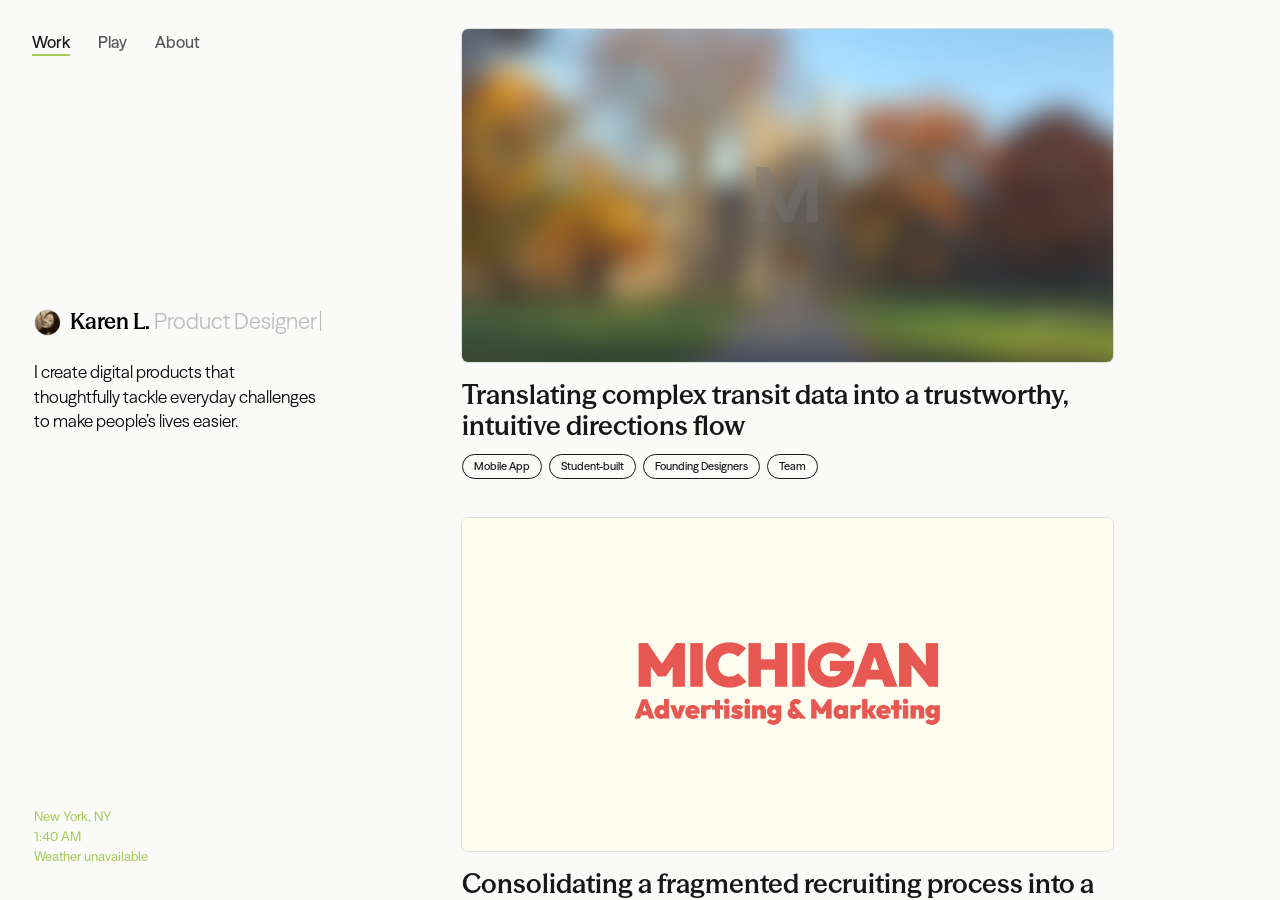
==== commit 1970e97c: "1012 updates" ====
--- a/index.html
+++ b/index.html
@@ -1,2 +1,2 @@
 <!doctype html>
-<html lang="en"><head><meta charset="utf-8"><meta name="viewport" content="width=device-width,initial-scale=1"><meta name="theme-color" content="#fafaf9"><meta name="description" content="Karen Lin — UX/UI designer at the University of Michigan."><title>Karen Lin — Portfolio</title><link rel="stylesheet" href="styles.css"><script>window.va=window.va||function(){(window.vaq=window.vaq||[]).push(arguments)};</script><script defer src="/_vercel/insights/script.js"></script></head><body><div id="app"></div><script src="app.js"></script></body></html>
+<html lang="en"><head><meta charset="utf-8"><meta name="viewport" content="width=device-width,initial-scale=1"><meta name="theme-color" content="#fafaf9"><meta name="description" content="Karen Lin — UX/UI designer at the University of Michigan."><title>Karen Lin — Portfolio</title><link rel="stylesheet" href="styles.css?v=20261013-maizebus-feature-portrait56"></head><body><div id="app"></div><script src="app.js?v=20261013-maizebus-feature-portrait56"></script></body></html>
--- a/styles.css
+++ b/styles.css
@@ -111,7 +111,7 @@
 .home-signature{display:flex;align-items:center;gap:9px;margin-bottom:21px;font-size:20px;letter-spacing:-.04em}
 .home-signature strong{font-weight:650}
 .home-signature div>span{color:#bcbcbc}
-.signature-mark{font-size:24px;color:var(--accent);line-height:1}
+.signature-photo{display:block;width:27px;height:27px;flex:0 0 27px;border-radius:50%;object-fit:cover;object-position:52% 38%}
 .home-overview p{font-size:15px;line-height:1.45;letter-spacing:-.02em;margin:0 0 14px;max-width:360px}
 .home-weather{position:fixed;right:34px;bottom:33px;display:flex;flex-direction:column;align-items:flex-end;text-align:right;gap:3px;color:var(--accent);font-size:13px;line-height:1.3}
 .home-weather strong{font-weight:600}
@@ -205,19 +205,16 @@
 .media-placeholder span{white-space:pre-line}
 .media-placeholder span{text-transform:none}
 @media(max-width:700px){.case-section{grid-template-columns:1fr;gap:18px}.case-heading{gap:8px}.case-heading h2{font-size:27px}}
-.solution-scroll-story{grid-column:1/-1;display:block;margin-top:96px}
-.solution-scroll-steps{min-width:0;display:grid;grid-template-columns:1fr}
-.solution-scroll-step{min-height:66svh;display:grid;grid-template-columns:minmax(0,.85fr) minmax(0,1.15fr);gap:48px;align-items:start;padding:0 0 38px;opacity:.3;transition:opacity .35s ease;scroll-snap-align:center;scroll-snap-stop:normal}
-.solution-scroll-step:last-child{scroll-snap-align:none}
-.solution-scroll-step.is-active{opacity:1}
+.solution-scroll-story{grid-column:1/-1;display:block;margin-top:32px}
+.solution-scroll-steps{min-width:0;display:grid;grid-template-columns:1fr;gap:24px}
+.solution-scroll-step{min-height:0;display:grid;grid-template-columns:minmax(0,.85fr) minmax(0,1.15fr);gap:48px;align-items:center;padding:0;opacity:1;transition:none}
 .solution-step-copy{max-width:590px}
 .solution-step-number{display:block;color:#97bd3e;font-size:14px;letter-spacing:.12em;font-weight:700;margin-bottom:18px}
 .solution-step-copy h3{font-size:clamp(22px,2vw,27px);line-height:1.16;margin:0 0 16px;font-weight:500}
 .solution-step-copy p{font-size:clamp(16px,1.4vw,19px);line-height:1.65;color:#555;margin:0 0 18px}
 .solution-step-copy p:last-child{margin-bottom:0}
 
-html.mam-solution-scroll-active{scroll-snap-type:y proximity;scroll-padding-top:0}
-.solution-stage-media{position:sticky;top:16vh;align-self:center;justify-self:center;z-index:1;width:100%;height:auto;aspect-ratio:16/9;min-height:0;display:grid;place-items:stretch;overflow:hidden;isolation:isolate;border:0;border-radius:5px;background:transparent;box-shadow:none;transform-origin:center;backface-visibility:hidden}
+.solution-stage-media{position:relative;top:auto;align-self:center;justify-self:center;z-index:1;width:100%;height:auto;aspect-ratio:16/9;min-height:0;display:grid;place-items:stretch;overflow:hidden;isolation:isolate;border:0;border-radius:5px;background:transparent;box-shadow:none;transform-origin:center;backface-visibility:hidden}
 .solution-stage-media::before,.solution-stage-media::after{content:none}
 .solution-stage-media.is-popping{animation:solution-media-pop .68s cubic-bezier(.18,.86,.28,1) both}
 @keyframes solution-media-pop{0%{opacity:0;transform:perspective(1100px) translate3d(54px,16px,0) rotateY(9deg) scale(.9)}58%{opacity:1;transform:perspective(1100px) translate3d(-7px,-3px,0) rotateY(-1.5deg) scale(1.025)}100%{opacity:1;transform:perspective(1100px) translate3d(0,0,0) rotateY(0) scale(1)}}
@@ -230,7 +227,7 @@
 .solution-stage-media .media-placeholder span{display:none}
 .case-section{border-top:0}
 .case-wrap{padding-top:100px}
-@media(max-width:700px){html.mam-solution-scroll-active{scroll-padding-top:0}.solution-scroll-story{margin-top:26px}.solution-scroll-steps{gap:0}.solution-scroll-step{grid-template-columns:1fr;gap:18px;min-height:65vh;padding:0 0 32px;opacity:.42}.solution-stage-media{position:relative;top:auto}.solution-step-copy h3{font-size:23px}.solution-step-copy p{font-size:15px}}
+@media(max-width:700px){.solution-scroll-story{margin-top:26px}.solution-scroll-steps{gap:24px}.solution-scroll-step{grid-template-columns:1fr;gap:18px;min-height:0;padding:0}.solution-stage-media{position:relative;top:auto}.solution-step-copy h3{font-size:23px}.solution-step-copy p{font-size:15px}}
 @media(prefers-reduced-motion:reduce){.solution-stage-media.is-popping{animation:none}}
 
 /* Keep every home project cover at the same landscape dimensions. */
@@ -259,11 +256,12 @@
 .home-overview{top:50%;bottom:auto;transform:translateY(-50%)}
 .home-signature #home-role{display:inline-block;white-space:nowrap}
 .home-weather{left:34px;right:auto;bottom:33px;align-items:flex-start;text-align:left}
-.home-projects{left:36%;width:60vw;padding-top:88px}
-@media(max-width:950px){.home-projects{left:38%;width:calc(62% - 24px)}}
+/* Narrow the Selected Work column by 15%, retaining its established offsets. */
+.home-projects{left:36%;width:51vw;padding-top:88px}
+@media(max-width:950px){.home-projects{left:38%;width:calc(52.7vw - 20.4px)}}
 @media(max-width:560px){
  .home-overview{top:72px;left:20px;bottom:auto;transform:none;width:calc(100vw - 40px);max-width:none}
- .home-projects{left:50%;width:calc(100vw - 36px);padding-top:350px;padding-bottom:120px}
+ .home-projects{left:50%;width:calc(85vw - 30.6px);padding-top:350px;padding-bottom:120px}
  .home-weather{left:20px;bottom:18px}
 }
 .home-projects{padding-top:28px}
@@ -277,13 +275,17 @@
 .home-projects .cover.mam .mam-cover-image{z-index:0}
 .home-projects .cover.mam .mam-cover-video{z-index:1}
 .home-projects .cover.mam .mark,.home-projects .cover.mam .label{display:none}
-.home-projects .cover.maize{isolation:isolate;background:#eceee9}
+.home-projects .cover.maize{isolation:isolate;background:#fff}
+.home-projects .cover.maize:before{display:block;z-index:0;inset:-16px;background:radial-gradient(ellipse at 17% 52%,rgba(183,124,53,.95) 0,rgba(183,124,53,0) 35%),radial-gradient(ellipse at 72% 30%,rgba(106,70,65,.95) 0,rgba(106,70,65,0) 42%),radial-gradient(ellipse at 52% 82%,rgba(97,125,70,.9) 0,rgba(97,125,70,0) 38%),radial-gradient(ellipse at 65% 8%,rgba(117,196,237,.95) 0,rgba(117,196,237,0) 36%),linear-gradient(135deg,#778b92,#c4a986 52%,#465660);filter:blur(12px)}
 .home-projects .cover.maize .maizebus-cover-video,.home-projects .cover.maize .maizebus-cover-poster{position:absolute;z-index:1;top:50%;left:50%;width:100%;height:100%;transform:translate(-50%,-50%);object-fit:contain;object-position:center;border:0;outline:0;box-shadow:none}
-.home-projects .cover.maize .maizebus-cover-video{opacity:0;transition:opacity .25s ease}
+.home-projects .cover.maize .maizebus-cover-video{display:block;opacity:0;transition:opacity .25s ease}
 .home-projects .cover.maize .maizebus-cover-poster{z-index:2;opacity:0;transition:opacity .25s ease}
 .home-projects .cover.maize .maizebus-cover-poster[data-ready=true]{opacity:1}
 .home-projects .card:hover .cover.maize .maizebus-cover-video,.home-projects .card:focus-within .cover.maize .maizebus-cover-video{opacity:1}
 .home-projects .card:hover .cover.maize .maizebus-cover-poster,.home-projects .card:focus-within .cover.maize .maizebus-cover-poster{opacity:0}
+.maizebus-cover-keyed{position:absolute;z-index:3;top:50%;left:50%;width:100%;height:100%;transform:translate(-50%,-50%);object-fit:contain;opacity:0;pointer-events:none;transition:opacity .25s ease}
+.home-projects .card:hover .cover.maize.has-keyed-maize-video .maizebus-cover-video,.home-projects .card:focus-within .cover.maize.has-keyed-maize-video .maizebus-cover-video{opacity:0}
+.home-projects .card:hover .cover.maize .maizebus-cover-keyed,.home-projects .card:focus-within .cover.maize .maizebus-cover-keyed{opacity:1}
 .home-projects .cover.maize .mark,.home-projects .cover.maize .label{transition:opacity .25s ease}
 .home-projects .cover.maize .label{display:none}
 .home-projects .card:hover .cover.maize .mark,.home-projects .card:hover .cover.maize .label,.home-projects .card:focus-within .cover.maize .mark,.home-projects .card:focus-within .cover.maize .label{opacity:0}
@@ -324,12 +326,11 @@
 @media(max-width:700px){.home-overview{top:72px}}
 
 /* Section navigator for long case studies. */
-.case-toc{position:fixed;z-index:8;left:32px;top:156px;width:146px;max-height:calc(100vh - 180px);overflow:auto;display:flex;flex-direction:column;gap:3px;padding:4px 0;scrollbar-width:thin;scrollbar-color:#d4d4d0 transparent}
+.case-toc{position:fixed;z-index:8;left:32px;top:28px;width:146px;max-height:calc(100vh - 52px);overflow:auto;display:flex;flex-direction:column;gap:3px;padding:4px 0;scrollbar-width:thin;scrollbar-color:#d4d4d0 transparent}
 .case-toc-link{display:block;border-left:2px solid transparent;padding:7px 8px 7px 11px;color:#96999b;font-size:11px;line-height:1.35;transition:color .18s ease,border-color .18s ease}
 .case-toc-link:hover,.case-toc-link.active{color:var(--ink)}
 .case-toc-link.active{border-left-color:var(--accent);font-weight:600}
 @media(min-width:1051px){.case-page .case-wrap{width:min(1000px,calc(100vw - 230px));margin-left:max(210px,calc((100vw - min(1000px,100vw - 230px) + 190px)/2));margin-right:auto}}
-@media(max-width:1050px){.case-toc{display:none}}
 .case-toc-back{align-self:flex-start;margin:0 0 24px 11px;padding:0;border:0;background:transparent;color:#85898b;font:11px 'DM Mono',monospace;cursor:pointer;transition:color .18s ease}
 .case-toc-back:hover{color:var(--ink)}
 .connect-footer{position:fixed;z-index:9;right:0;bottom:0;left:0;width:100%;border-top:1px solid #d1e3a7;background:rgba(232,243,205,.96);backdrop-filter:blur(14px);-webkit-backdrop-filter:blur(14px)}
@@ -424,6 +425,7 @@
 .play-art-gallery figcaption{margin-top:8px;font-size:13px;line-height:1.4}
 .play-main .play-projects{margin:44px 0 20px}
 .play-main .play-projects>h1{margin-top:12px;margin-bottom:24px}
+.play-projects .solstove-cover-image{position:absolute;inset:0;display:block;width:100%;height:100%;object-fit:cover;object-position:center}
 @media(max-width:700px){.play-main .play-photo-panel>h1,.play-main .play-art-panel>h1,.play-main .play-projects>h1{font-size:36px}.play-main .play-gallery-tabs{gap:6px}.play-main .play-gallery-tabs button{padding:7px 12px}.play-art-gallery{grid-template-columns:1fr;gap:14px}}
 /* Give every visual and placeholder a subtle edge against the page background. */
 .cover,.media-placeholder,img,video,.tile,.portrait,.learning-visuals span,.learning-visuals img{border:1px solid #dededb}
@@ -536,32 +538,24 @@
 .feature-before-preview{aspect-ratio:.56;padding:0;border:0;border-radius:0;background:transparent;box-shadow:none;overflow:visible}
 .feature-before-preview::before{content:"";position:absolute;z-index:2;top:5px;left:50%;width:54px;height:8px;transform:translateX(-50%);border-radius:999px;background:#111;pointer-events:none}
 .feature-before-preview>img{position:relative;z-index:1;display:block;width:100%;height:100%;padding:0;object-fit:cover;background:#fff;border:4px solid #151515;border-radius:24px;box-shadow:inset 0 0 0 1px #777}
-.downloads-metric{margin:26px 0 30px;padding:21px 24px 18px;border:1px solid #dfe4d5;border-radius:12px;background:linear-gradient(145deg,#f6f8f1,#edf1e5)}
-.downloads-metric-top{display:flex;align-items:center;justify-content:space-between;gap:16px;color:#74786d;font:700 10px/1.3 'Archivo',Arial,sans-serif;letter-spacing:.12em;text-transform:uppercase}
-.downloads-metric-top strong{padding:6px 10px;border-radius:999px;background:#a7c957;color:#202719;font:700 12px/1 'Archivo',Arial,sans-serif;letter-spacing:0}
-.downloads-metric-values{display:grid;grid-template-columns:auto 1fr auto;align-items:center;gap:18px;margin:18px 0 13px}
-.downloads-metric-values>div{display:flex;flex-direction:column;align-items:center;gap:0}
-.downloads-metric-values>div strong{font-size:clamp(38px,5vw,58px);font-weight:500;line-height:.95;letter-spacing:-.08em;color:#171717;font-variant-numeric:tabular-nums}
-.downloads-metric-values>div span{margin-top:6px;color:#777;font:10px 'DM Mono',monospace;text-transform:uppercase;letter-spacing:.1em}
-.downloads-metric-arrow{height:2px;background:#c7cbbd;color:transparent;position:relative}
-.downloads-metric-arrow::after{content:"";position:absolute;right:0;top:-4px;width:8px;height:8px;border-top:2px solid #929a7d;border-right:2px solid #929a7d;transform:rotate(45deg)}
-.downloads-metric-bar{height:6px;border-radius:999px;background:#dce1d2;overflow:hidden}
-.downloads-metric-bar span{display:block;width:100%;height:100%;border-radius:inherit;background:linear-gradient(90deg,#b6d96a,#8dae3e);transform-origin:left;animation:downloads-rise .85s cubic-bezier(.2,.7,.2,1) both}
-.downloads-metric-chart{margin-top:18px;padding-top:12px;border-top:1px solid #dfe2dd}
+.downloads-metric{margin:26px 0 30px;padding:15px 0 0;border:0;border-top:1px solid #dfe2dd;border-radius:0;background:transparent}
+.downloads-metric-top{display:block;color:#858a83;font:600 11px/1.3 var(--font-subhead);letter-spacing:.04em;text-transform:uppercase}
+.downloads-metric-chart{margin:8px 0 0}
 .downloads-metric-chart svg{display:block;width:100%;height:auto;overflow:visible}
-.downloads-grid line{stroke:#dadddf;stroke-width:1}
-.downloads-grid text,.downloads-x-labels text{fill:#868a8c;font:12px Inter,Arial,sans-serif}
-.downloads-x-labels text{font-size:10px;letter-spacing:.08em}
-.downloads-area{fill:url(#downloads-area);opacity:0;transition:opacity .35s ease .15s}
-.downloads-line{fill:none;stroke:#1478d4;stroke-width:3;stroke-linecap:round;stroke-linejoin:round;stroke-dasharray:var(--line-length,1200);stroke-dashoffset:var(--line-length,1200);transition:stroke-dashoffset 1.05s cubic-bezier(.2,.75,.25,1)}
-.downloads-endpoint{fill:#1478d4;opacity:0;transform:scale(.5);transform-origin:704px 34px;transition:opacity .2s ease .92s,transform .25s ease .92s}
+.downloads-axis{stroke:#dfe2dd;stroke-width:1}
+.downloads-line{fill:none;stroke:#91b83f;stroke-width:2.5;stroke-linecap:round;stroke-linejoin:round;stroke-dasharray:var(--line-length,700);stroke-dashoffset:var(--line-length,700);transition:stroke-dashoffset 1.1s cubic-bezier(.2,.75,.25,1)}
+.downloads-endpoint{fill:#91b83f;opacity:0;transition:opacity .2s ease .9s}
+.downloads-value{fill:#171717;font:500 22px/1 var(--font-display);font-variant-numeric:tabular-nums}
+.downloads-start{text-anchor:start}
+.downloads-end{text-anchor:end}
+.downloads-period{fill:#858a83;font:600 9px/1 var(--font-subhead);letter-spacing:.08em}
+.downloads-before{text-anchor:start}
+.downloads-after{text-anchor:end}
 .downloads-metric.is-revealed .downloads-line{stroke-dashoffset:0}
-.downloads-metric.is-revealed .downloads-area{opacity:1}
-.downloads-metric.is-revealed .downloads-endpoint{opacity:1;transform:scale(1)}
-.downloads-metric figcaption{margin-top:11px;color:#777;font-size:12px;line-height:1.45}
-@keyframes downloads-rise{from{transform:scaleX(.1)}to{transform:scaleX(1)}}
-@media(prefers-reduced-motion:reduce){.downloads-metric-bar span{animation:none}.downloads-line{transition:none;stroke-dashoffset:0}.downloads-area,.downloads-endpoint{opacity:1}.downloads-endpoint{transform:none}}
-@media(max-width:700px){.downloads-metric{padding:18px}.downloads-metric-values{gap:12px}}
+.downloads-metric.is-revealed .downloads-endpoint{opacity:1}
+.downloads-metric figcaption{margin-top:3px;color:#777;font-size:12px;line-height:1.45}
+@media(prefers-reduced-motion:reduce){.downloads-line{transition:none;stroke-dashoffset:0}.downloads-endpoint{opacity:1}}
+@media(max-width:700px){.downloads-metric-chart{margin-top:12px}}
 .case-page{padding-bottom:180px}
 @media(max-width:650px){.case-page{padding-bottom:120px}}
 .case-prototype-link{display:inline-flex;align-items:center;gap:6px;margin:-8px 0 12px;color:#3f5d20;font-size:14px;font-weight:600;text-decoration:underline;text-decoration-color:#a7c957;text-underline-offset:4px}
@@ -586,7 +580,12 @@
 /* SolStove case study cover and research imagery */
 .case-hero.solstove-case-hero{display:block;overflow:hidden;aspect-ratio:3088 / 2048;background:#e8e4f0}
 .solstove-case-cover-image{display:block;width:100%;height:100%;object-fit:cover;border:0}
-.case-hero.maizebus-case-hero{position:relative;display:grid;place-items:center;overflow:hidden;background:#eceee9}
+.case-hero.maizebus-case-hero{position:relative;display:grid;place-items:center;overflow:hidden;isolation:isolate;background:#fff}
+.case-hero.maizebus-case-hero:before{content:"";position:absolute;z-index:0;inset:-16px;background:radial-gradient(ellipse at 17% 52%,rgba(183,124,53,.95) 0,rgba(183,124,53,0) 35%),radial-gradient(ellipse at 72% 30%,rgba(106,70,65,.95) 0,rgba(106,70,65,0) 42%),radial-gradient(ellipse at 52% 82%,rgba(97,125,70,.9) 0,rgba(97,125,70,0) 38%),radial-gradient(ellipse at 65% 8%,rgba(117,196,237,.95) 0,rgba(117,196,237,0) 36%),linear-gradient(135deg,#778b92,#c4a986 52%,#465660);filter:blur(12px)}
+/* Keep the raw, white-backed video hidden; the keyed canvas reveals it over the same blurred backdrop as the home cover. */
+.maizebus-case-hero .maizebus-case-cover-video{position:relative;z-index:1;opacity:0}
+.maizebus-case-hero .maizebus-cover-keyed{z-index:2;opacity:1}
+.maizebus-case-hero.has-keyed-maize-video .maizebus-case-cover-video{opacity:0}
 .maizebus-case-cover-video{display:block;width:100%;height:100%;object-fit:contain;object-position:center;border:0;outline:0;box-shadow:none}
 .case-page .case-image{margin:26px 0 30px}
 .case-page .case-image img{display:block;width:100%;height:auto;max-height:760px;object-fit:contain;background:#f1f1ef}
@@ -689,7 +688,7 @@
 .mam-process-story{position:relative;display:grid;grid-template-columns:minmax(0,.85fr) minmax(0,1.15fr);column-gap:48px;align-items:start;min-width:0;min-height:400svh}
 .mam-process-copy,.mam-process-stage{position:sticky;top:12svh;align-self:start;height:76svh}
 .mam-process-copy{grid-column:1;grid-row:1;z-index:2;display:flex;flex-direction:column;justify-content:center;max-width:590px;min-width:0}
-.mam-process-group-label{display:block;flex:0 0 auto;margin-bottom:24px;color:#777;font:700 11px/1.3 'Archivo',Arial,sans-serif;letter-spacing:.11em;text-transform:uppercase}
+.mam-process-group-label{display:block;flex:0 0 auto;margin-bottom:24px;color:#b8b8b8;font-family:var(--font-body)!important;font-size:14px!important;font-weight:500!important;line-height:1.3;letter-spacing:0;text-transform:none}
 .mam-process-list{display:flex;flex-direction:column;justify-content:center;min-height:0}
 .mam-process-step{padding:11px 0;opacity:.34;cursor:pointer;transition:opacity .3s ease}
 .mam-process-step.is-active{opacity:1}
@@ -697,7 +696,9 @@
 .mam-process-step h3{margin:0 0 7px;font-size:clamp(20px,2.15vw,27px);font-weight:600;line-height:1.13;letter-spacing:-.04em}
 .mam-process-step p{margin:0;color:#555;font-size:14px;line-height:1.5}
 .mam-process-step p+p{margin-top:12px}
+.mam-process-step:not(.is-active) p{display:none}
 .mam-process-stage{grid-column:2;grid-row:1;z-index:2;display:grid;place-items:center;overflow:hidden;min-width:0;border:0!important;outline:0!important;border-radius:0;background:transparent!important;box-shadow:none!important}
+.mam-process-stage:has(.mam-process-panel.process-embed-figure.is-active)::before{content:"";position:absolute;z-index:5;top:0;right:0;left:0;height:2px;background:var(--bg);pointer-events:none}
 .mam-process-panel{grid-area:1/1;display:grid;place-items:center;width:100%;height:100%;min-width:0;min-height:0;margin:0;overflow:hidden;opacity:0;visibility:hidden;transform:translateY(10px) scale(.99);transition:opacity .3s ease,transform .4s cubic-bezier(.2,.75,.25,1),visibility .3s}
 .mam-process-panel.is-active{opacity:1;visibility:visible;transform:none}
 .mam-process-panel.process-figure img{display:block;width:100%;height:100%;max-height:100%;object-fit:contain;border-radius:5px}
@@ -731,9 +732,10 @@
 @font-face{font-family:'Season Mix';src:url('./assets/fonts/SeasonMix-Medium-Trial.otf') format('opentype');font-style:normal;font-weight:500;font-display:swap}
 @font-face{font-family:'Season Mix';src:url('./assets/fonts/SeasonMix-Semibold-Trial.otf') format('opentype');font-style:normal;font-weight:600;font-display:swap}
 :root{--font-title:'Season Mix',Georgia,serif;--font-display:'Raftwork',Georgia,serif;--font-subhead:'Season Sans',Arial,sans-serif;--font-body:'Season Sans',Arial,sans-serif}
+#home-role{font-family:'Season Sans',Arial,sans-serif!important}
 body,button,input,textarea,select,p,li,figcaption,blockquote,.fact span{font-family:var(--font-body)!important}
 body,button,input,textarea,select,p,li,figcaption,blockquote,.fact span{font-weight:400!important}
-body,p,li,figcaption,blockquote,.fact span{text-wrap:balance!important}
+p,li,figcaption,blockquote,.fact span{text-wrap:balance!important}
 h1,h2,h3,h4,h5,h6,.case-intro h1,.page-head h1,.home-intro h1,.case-content h2,.case-heading h2,.home-signature strong,.wordmark,.intro,.card h2,.home-projects .card h2,.learning-title,.feature-copy h2,.connect h2,.section h3,.section h2,.solution-step-copy h3,.process-group-title,.mam-process-copy h3,.case-goal h3{font-family:var(--font-title)!important;font-weight:600!important;}
 .nav a,.eyebrow,.meta,.fact b,.case-label,.case-hero .placeholder-tag,.media-placeholder span,.cover .label,.home-weather,.visitor-trigger,.mailbox-kicker,.home-footer,.back,.chips span,.listline b,.listline span,.case-intro .eyebrow,.case-toc-link,.mam-process-group-label,.downloads-metric-top,.solution-step-number{font-family:var(--font-subhead)!important;font-weight:700!important}
 .case-page .case-label,.case-page .learning-label{font-size:14px!important}
@@ -750,21 +752,21 @@
 .mam-case-intro .fact b{color:#a2a2a2!important;font-size:16px!important;line-height:1.2!important;margin-bottom:4px}
 .mam-case-intro .fact span{font-size:16px!important;line-height:1.35}
 .mam-case-intro .fact:nth-child(4) span{text-wrap:balance!important}
-.mam-case-intro>.case-hero{grid-column:1/-1;grid-row:3;margin:38px 0 24px}
+.mam-case-intro>.case-hero{grid-column:1/-1;grid-row:3;margin:40px 0 24px}
 @media(max-width:700px){
  .mam-case-intro{grid-template-columns:minmax(0,1fr);column-gap:0}
  .mam-case-intro>.eyebrow{grid-column:1;grid-row:1;margin-bottom:8px}
  .mam-case-intro>h1{grid-column:1;grid-row:2;font-size:clamp(32px,8vw,42px)}
  .mam-case-intro>.facts{position:static;grid-column:1;grid-row:3;width:100%;height:auto;margin-top:26px;padding:0;gap:20px 16px}
- .mam-case-intro>.case-hero{grid-column:1;grid-row:4;margin:30px 0 22px}
+ .mam-case-intro>.case-hero{grid-column:1;grid-row:4;margin:40px 0 22px}
 }
 @media(max-width:420px){.mam-case-intro>.facts{grid-template-columns:minmax(0,1fr)}}
 
 /* MAM problem section: full-width statement above the supporting copy and portrait image. */
-.case-section.mam-problem-section{grid-template-columns:minmax(0,1.1fr) minmax(280px,.9fr);grid-template-rows:auto 1fr;column-gap:48px;row-gap:22px;align-items:stretch}
-.mam-problem-section>.mam-problem-heading{grid-column:1/-1;grid-row:1;width:100%;max-width:none}
+.case-section.mam-problem-section{grid-template-columns:minmax(0,1.1fr) minmax(280px,.9fr);grid-template-rows:auto 1fr;column-gap:24px;row-gap:22px;align-items:stretch}
+.mam-problem-section>.mam-problem-heading{grid-column:1;grid-row:1;width:100%;max-width:none}
 .mam-problem-section>.mam-problem-copy{grid-column:1;grid-row:2;align-self:start}
-.mam-problem-section>.mam-problem-image{grid-column:2;grid-row:2;justify-self:center;width:min(100%,320px);height:100%;min-height:100%;aspect-ratio:auto;margin:0;overflow:hidden}
+.mam-problem-section>.mam-problem-image{grid-column:2;grid-row:1 / span 2;justify-self:stretch;width:100%;height:100%;min-height:100%;aspect-ratio:auto;margin:0;overflow:hidden}
 .mam-problem-section>.mam-problem-image img{width:100%;height:100%;object-fit:cover;object-position:center}
 @media(max-width:700px){
  .case-section.mam-problem-section{grid-template-columns:minmax(0,1fr);grid-template-rows:auto auto auto;row-gap:16px}
@@ -773,11 +775,15 @@
  .mam-problem-section>.mam-problem-image{grid-column:1;grid-row:3;justify-self:stretch;width:100%;height:auto;min-height:0;aspect-ratio:4/3}
 }
 
+/* Align MAM solution copy with the solution heading below its label. */
+@media(min-width:701px){.mam-solution-section>.case-content{padding-top:40px}}
+
 /* Let the MAM opportunity statement lead across both section columns. */
 .case-section.mam-opportunity-section{grid-template-columns:minmax(0,.85fr) minmax(0,1.15fr);grid-template-rows:auto auto;row-gap:0}
 .mam-opportunity-section>.mam-opportunity-heading{grid-column:1/-1;grid-row:1}
 .mam-opportunity-section>.case-content{grid-column:1/-1;grid-row:2;display:grid;grid-template-columns:minmax(0,1fr);gap:28px;padding-top:20px}
 .mam-opportunity-intro{max-width:820px;margin:0!important}
+.mam-case-page #case-section-2 .mam-opportunity-intro{text-wrap:pretty!important}
 .mam-opportunity-layout{display:grid;grid-template-columns:minmax(0,.85fr) minmax(0,1.15fr);gap:48px;align-items:start}
 .mam-opportunity-layout>.case-image{width:100%;margin:0}
 .mam-opportunity-layout>.case-goals{margin:0}
@@ -816,19 +822,21 @@
 .maizebus-case-page #case-section-0,
 .maizebus-case-page #case-section-1{grid-template-columns:minmax(0,1fr);row-gap:20px}
 .maizebus-case-page #case-section-2{grid-template-columns:minmax(0,1fr);row-gap:20px}
+.maizebus-case-page #case-section-0{row-gap:8px}
 .maizebus-case-page #case-section-0>.case-heading,
 .maizebus-case-page #case-section-1>.case-heading,
 .maizebus-case-page #case-section-2>.case-heading{grid-column:1;width:100%}
 .maizebus-case-page #case-section-0>.case-content,
 .maizebus-case-page #case-section-1>.case-content,
 .maizebus-case-page #case-section-2>.case-content{grid-column:1;column-count:2;column-gap:48px;max-width:none}
+.maizebus-case-page #case-section-0>.case-content{display:grid;grid-template-columns:minmax(0,9fr) minmax(0,11fr);column-count:initial;column-gap:0;row-gap:0}
 .maizebus-case-page #case-section-0>.case-content p,
 .maizebus-case-page #case-section-1>.case-content p{break-inside:avoid}
 .maizebus-case-page #case-section-0>.case-content p{margin-bottom:12px}
 .maizebus-case-page #case-section-0>.case-full-width-copy{grid-column:1/-1;max-width:none;margin:0}
 .maizebus-opportunity-lead{width:100%;max-width:900px;margin:0 auto 46px;padding:120px 0;text-align:center}
 .maizebus-opportunity-lead>.eyebrow{margin:0 0 8px;color:var(--accent);font-size:14px;text-align:center}
-.maizebus-opportunity-lead h2{margin:0 auto 14px;font:600 clamp(23px,3.2vw,36px)/1.16 var(--font-title);color:#000}
+.maizebus-opportunity-lead h2{margin:0 auto 14px;font:600 clamp(22px,2.5vw,30px)/1.16 var(--font-title);color:#000}
 .maizebus-opportunity-lead p{max-width:760px;margin:0 auto;font:400 16px/1.7 var(--font-body);color:#000}
 .maizebus-case-page #case-section-1>.case-content{column-count:1}
 .maizebus-case-page #case-section-2>.case-content{column-count:1}
@@ -836,6 +844,8 @@
  .maizebus-case-page #case-section-0>.case-content,
  .maizebus-case-page #case-section-1>.case-content,
  .maizebus-case-page #case-section-2>.case-content{column-count:1;column-gap:0}
+ .maizebus-case-page #case-section-0>.case-content{grid-template-columns:minmax(0,1fr);row-gap:0}
+ .maizebus-opportunity-lead h2{font-size:27px}
  .maizebus-opportunity-lead p{font-size:15px}
 }
 
@@ -850,7 +860,7 @@
 
 /* Restore the MaizeBus title, cover, then metadata sequence from the reference. */
 .maizebus-case-page .case-intro{width:100%;max-width:none;margin-left:0;transform:none;padding-bottom:30px}
-.maizebus-case-page .case-intro h1{max-width:none;font-size:clamp(30px,4.2vw,44px);line-height:1.08;margin:10px 0 26px;text-wrap:balance}
+.maizebus-case-page .case-intro h1{max-width:none;font-size:clamp(30px,4.2vw,44px);line-height:1.08;margin:10px 0 40px}
 .maizebus-case-page .case-intro .case-hero{width:100%;max-width:none;aspect-ratio:2.55;margin:0 auto 34px}
 .maizebus-case-page .case-intro .facts{grid-template-columns:.8fr 1fr 1.1fr 2fr;gap:28px;margin:0 0 28px}
 .maizebus-case-page .case-intro .fact span{color:#000}
@@ -859,7 +869,7 @@
 .maizebus-case-page .fact b{color:var(--accent)}
 @media(max-width:700px){
  .maizebus-case-page .case-intro{width:100%}
- .maizebus-case-page .case-intro h1{font-size:clamp(30px,7vw,38px);margin:10px 0 22px}
+ .maizebus-case-page .case-intro h1{font-size:clamp(30px,7vw,38px);margin:10px 0 28px}
  .maizebus-case-page .case-intro .case-hero{aspect-ratio:1.3;margin-bottom:26px}
  .maizebus-case-page .case-intro .facts{grid-template-columns:1fr 1fr;gap:24px 18px}
 }
@@ -890,14 +900,351 @@
 
 /* Use the MaizeBus title, cover, then metadata layout across all case studies. */
 .case-page .case-intro{display:block;width:100%;max-width:none;margin-left:0;transform:none;padding-bottom:30px}
-.case-page .case-intro h1{max-width:none;font-size:clamp(30px,4.2vw,44px);line-height:1.08;margin:10px 0 26px;text-wrap:balance}
+.case-page .case-intro h1{max-width:none;font-size:clamp(30px,4.2vw,44px);line-height:1.08;margin:10px 0 40px}
+.case-page .case-intro>.eyebrow{margin:0 0 26px}
 .case-page .case-intro>.case-hero{display:block;width:100%;max-width:none;aspect-ratio:2.55;margin:0 auto 34px}
 .case-page .case-intro>.facts{position:static;top:auto;right:auto;display:grid;grid-template-columns:.8fr 1fr 1.1fr 2fr;align-items:start;width:100%;height:auto;gap:28px;margin:0 0 28px;padding:0;border:0}
 .case-page .case-intro .fact b{color:var(--accent)!important}
 .case-page .case-intro .fact span{color:#000}
 @media(max-width:700px){
  .case-page .case-intro{width:100%}
- .case-page .case-intro h1{font-size:clamp(30px,7vw,38px);margin:10px 0 22px}
+ .case-page .case-intro h1{font-size:clamp(30px,7vw,38px);margin:10px 0 40px}
  .case-page .case-intro>.case-hero{aspect-ratio:1.3;margin-bottom:26px}
  .case-page .case-intro>.facts{grid-template-columns:1fr 1fr;gap:24px 18px}
 }
+.cover.snuffed{position:relative;isolation:isolate;overflow:hidden;background:#090807;color:#f6eee7}
+.cover.snuffed:before{display:block;inset:-24%;background:radial-gradient(ellipse at 68% 49%,#ffb56b55 0,transparent 25%),radial-gradient(ellipse at 68% 56%,#e9461c55 0,transparent 46%),radial-gradient(ellipse at 72% 75%,#542018 0,transparent 62%);filter:blur(18px)}
+.cover.snuffed:after{display:block;content:"";width:clamp(55px,13vw,168px);height:clamp(75px,18vw,220px);right:17%;top:50%;transform:translateY(-54%) rotate(7deg);border-radius:54% 46% 62% 38% / 68% 70% 30% 32%;background:radial-gradient(ellipse at 50% 64%,#fff3c7 0 7%,#ffc46a 17%,#ff6c32 38%,#bb2d19 58%,#38100d 73%,transparent 74%);filter:drop-shadow(0 0 32px #fb653a77)}
+.cover.snuffed .mark{z-index:1;inset:0 34% 0 7%;place-items:center start;color:#fff;opacity:1;font:600 clamp(45px,8vw,100px)/.9 var(--font-title);letter-spacing:-.09em}
+.cover.snuffed .label{z-index:1;left:7%;bottom:15%;color:#e7dcd2;font-size:10px;letter-spacing:.12em}
+.case-hero.snuffed{display:block;position:relative;isolation:isolate;overflow:hidden;aspect-ratio:1.5;background:#090807;color:#f6eee7}
+.case-hero.snuffed:before,.case-hero.snuffed:after{display:none}
+.snuffed-case-cover-image{display:block;width:100%;height:100%;object-fit:cover;object-position:center}
+.case-hero.snuffed .snuffed-flame{display:none}
+.case-project-links{display:flex;flex-wrap:wrap;gap:10px;margin:0 0 28px}
+.case-project-links a{display:inline-flex;align-items:center;gap:8px;padding:8px 13px;border:1px solid var(--line);border-radius:999px;color:#333;font:600 12px/1.3 var(--font-subhead);transition:background .18s,border-color .18s,transform .18s}
+.case-project-links a:hover{background:#f0efec;border-color:#d5d3ce;transform:translateY(-1px)}
+.snuffed-case-page .case-intro .facts{margin-bottom:18px}
+.snuffed-case-page .case-intro .fact b{text-transform:none}
+.snuffed-award-note{display:inline-block;margin-left:12px;color:#7e9f31;font:600 13px/1.3 var(--font-subhead);letter-spacing:0}
+.snuffed-case-page .case-intro .facts{grid-template-columns:repeat(5,minmax(0,1fr))}
+.snuffed-case-page .case-toc-link{font-size:13px;font-weight:400!important}
+.snuffed-case-page .fact-submission a{display:inline-flex;align-items:center;justify-content:center;gap:6px;padding:7px 9px;border:1px solid #d8d2c7;border-radius:999px;color:#25221e;font:600 11px/1.2 var(--font-subhead);white-space:nowrap;transition:background .18s,border-color .18s}
+.snuffed-case-page .fact-submission a:hover{background:#f2eee7;border-color:#bcb3a5}
+.snuffed-case-page .fact-submission a span{display:inline;font-size:15px;line-height:1}
+@media(max-width:700px){.case-hero.snuffed{aspect-ratio:1.5}.snuffed-award-note{display:block;margin:6px 0 0}.case-project-links{gap:8px;margin-bottom:22px}.case-project-links a{font-size:11px;padding:8px 11px}}
+.snuffed-case-page #case-section-0>.case-content,
+.snuffed-case-page #case-section-1>.case-content,
+.snuffed-case-page #case-section-2>.case-content{max-width:none}
+.snuffed-stats{position:relative;isolation:isolate;overflow:hidden;margin:24px 0 30px;padding:22px 20px 15px;border:1px solid #473626;border-radius:12px;background:radial-gradient(ellipse at 82% 0%,#8b552532,transparent 43%),linear-gradient(135deg,#15120f,#090908);color:#f7f0e6}
+.snuffed-stats-label{margin-bottom:16px;color:#d2a876;font:700 10px/1.3 var(--font-subhead);letter-spacing:.12em;text-transform:uppercase}
+.snuffed-stats-grid{display:grid;grid-template-columns:.65fr 1fr 1.15fr;gap:14px}
+.snuffed-stat{display:flex;min-width:0;flex-direction:column;gap:6px;padding-left:13px;border-left:1px solid #ffffff2c}
+.snuffed-stat:first-child{padding-left:0;border-left:0}
+.snuffed-stat strong{color:#f5cf8b;font:500 clamp(23px,3vw,34px)/1 var(--font-display);letter-spacing:-.055em}
+.snuffed-stat span{color:#d7d0c8;font:400 11px/1.4 var(--font-body)}
+.snuffed-stats figcaption{margin-top:14px;color:#99918a!important;font:400 10px/1.45 var(--font-body)}
+.snuffed-storyboard{display:grid;grid-template-columns:repeat(2,minmax(0,1fr));gap:14px;margin:28px 0 8px}
+.snuffed-story-card{min-width:0;margin:0;overflow:hidden;border:1px solid #292724;border-radius:12px;background:#11100f;color:#f6efe6}
+.snuffed-story-image{display:grid;height:clamp(185px,23vw,260px);place-items:center;overflow:hidden;background:#080807}
+.snuffed-story-image img{display:block;width:100%;height:100%;object-fit:contain}
+.snuffed-story-card figcaption{padding:14px 15px 16px;color:#f6efe6!important}
+.snuffed-story-eyebrow{display:block;margin-bottom:7px;color:#dda967;font:700 9px/1.3 var(--font-subhead);letter-spacing:.12em}
+.snuffed-case-page #case-section-0 .snuffed-prompt{margin:2px 0 26px;padding:0 0 0 20px;border-left:3px solid #a7c957;border-radius:0;background:transparent;color:#171717;font:400 clamp(19px,2.2vw,25px)/1.28 var(--font-body);font-family:var(--font-body)!important;letter-spacing:-.035em}
+.snuffed-case-page .case-label{text-transform:none;letter-spacing:0}
+.snuffed-case-page .case-wrap>.case-section{box-sizing:border-box;width:100%;min-width:0;max-width:none;margin-inline:0}
+.snuffed-case-page #case-section-0>.case-heading,.snuffed-case-page #case-section-0>.case-content{grid-column:1/-1;width:100%;max-width:none}
+.snuffed-case-page #case-section-0>.case-heading h2{width:100%;max-width:none}
+.snuffed-case-page #case-section-1>.case-heading,.snuffed-case-page #case-section-1>.case-content{grid-column:1/-1;width:100%;max-width:none}
+.snuffed-case-page #case-section-1{display:block;padding:64px 0 72px}
+.snuffed-case-page #case-section-1>.case-label{margin-bottom:24px}
+.snuffed-case-page #case-section-1>.snuffed-problem-content{display:grid;grid-template-columns:minmax(0,1fr);gap:clamp(48px,7vw,92px)}
+.snuffed-problem-top{display:grid;grid-template-columns:minmax(0,1fr);gap:24px;align-items:start}
+.snuffed-problem-top h2{width:100%;max-width:none;margin:0;font-size:clamp(34px,4.2vw,58px);line-height:1.04;letter-spacing:-.045em}
+.snuffed-problem-copy{font-size:clamp(17px,1.65vw,23px);line-height:1.4}
+.snuffed-problem-copy p{margin:0}
+.snuffed-problem-copy p+p{margin-top:26px}
+.snuffed-problem-metrics{margin:0;padding:0}
+.snuffed-problem-metric-row{display:grid;grid-template-columns:minmax(0,1fr) auto minmax(0,1fr);gap:clamp(22px,5vw,76px);align-items:center;max-width:1050px;margin:0 auto}
+.snuffed-problem-metric{text-align:center}
+.snuffed-problem-metric span{display:block;font-size:clamp(17px,1.7vw,23px);line-height:1.25}
+.snuffed-problem-metric em{font-family:var(--font-display);font-size:clamp(34px,4vw,58px);font-style:italic;letter-spacing:-.06em}
+.snuffed-problem-metric strong{display:block;margin-top:8px;font-size:clamp(25px,3vw,42px);line-height:1.08;letter-spacing:-.04em}
+.snuffed-problem-arrow{color:#a7c957;font-size:clamp(42px,6vw,82px);line-height:1}
+.snuffed-problem-metrics figcaption{margin-top:20px;color:#777;text-align:center;font-size:12px}
+.snuffed-problem-takeaway{max-width:850px;margin:0 auto;text-align:center;font-size:clamp(18px,1.8vw,24px);line-height:1.4}
+.snuffed-problem-takeaway p{margin:0}
+.snuffed-problem-takeaway p+p{margin-top:28px}
+@media(max-width:700px){.snuffed-case-page #case-section-1{padding:42px 0 54px}.snuffed-case-page #case-section-1>.case-label{margin-bottom:16px}.snuffed-problem-top{grid-template-columns:minmax(0,1fr);gap:24px}.snuffed-problem-top h2{font-size:clamp(34px,9vw,48px)}.snuffed-problem-copy{font-size:17px}.snuffed-problem-metric-row{grid-template-columns:minmax(0,1fr);gap:18px}.snuffed-problem-arrow{justify-self:center;transform:rotate(90deg);font-size:44px}.snuffed-problem-metric em{font-size:42px}.snuffed-problem-metric strong{font-size:30px}.snuffed-problem-takeaway{font-size:18px}}
+.snuffed-story-card h3{margin:0 0 6px;color:#f5efe7;font:600 clamp(16px,1.7vw,20px)/1.1 var(--font-title);letter-spacing:-.035em}
+.snuffed-story-card p{margin:0;color:#b9b2aa!important;font:400 12px/1.5 var(--font-body)}
+.snuffed-submission{max-width:760px;margin:30px 0 6px;border:1px solid #352920;border-radius:14px;overflow:hidden;background:#100e0c}
+.snuffed-submission-tabs{display:flex;gap:4px;overflow-x:auto;padding:10px;border-bottom:1px solid #352920;background:#17130f}
+.snuffed-submission-tabs [role=tab]{flex:1 0 auto;padding:11px 13px;border:0;border-radius:8px;background:transparent;color:#b9b2aa;font:600 12px/1.2 var(--font-subhead);cursor:pointer}
+.snuffed-submission-tabs [role=tab][aria-selected=true]{background:#2a2118;color:#f5cf8b}
+.snuffed-submission-panel{padding:23px 24px 25px;color:#f4eee6}
+.snuffed-submission-panel[hidden]{display:none}
+.snuffed-submission-panel h3{margin:0 0 9px;color:#f5efe7;font:600 clamp(20px,2.4vw,27px)/1.12 var(--font-title);letter-spacing:-.04em}
+.snuffed-embed-frame{width:100%;overflow:hidden;border:1px solid #352920;border-radius:9px;background:#080807}
+.snuffed-embed-frame iframe{display:block;width:100%;height:100%;border:0;background:#fff}
+.snuffed-embed-frame video{display:block;width:100%;height:100%;border:0;background:#111;object-fit:contain}
+.snuffed-embed-video,.snuffed-embed-deck{aspect-ratio:16/9}
+.snuffed-embed-site{height:620px}
+.snuffed-embed-devpost{height:680px}
+.snuffed-case-page #case-section-2 .case-content>p{max-width:720px}
+@media(max-width:560px){.snuffed-stats{padding:18px 14px 13px}.snuffed-stats-grid{grid-template-columns:.6fr 1fr 1.1fr;gap:9px}.snuffed-stat{padding-left:9px}.snuffed-stat strong{font-size:clamp(20px,7vw,27px)}.snuffed-stat span{font-size:10px}.snuffed-storyboard{grid-template-columns:1fr;gap:12px}.snuffed-story-image{height:240px}.snuffed-story-card figcaption{padding:13px 14px 15px}.snuffed-submission-tabs{gap:2px;padding:7px}.snuffed-submission-tabs [role=tab]{padding:10px}.snuffed-submission-panel{padding:18px 14px 16px}.snuffed-embed-site{height:540px}.snuffed-embed-devpost{height:620px}}
+@media(max-width:700px){.snuffed-case-page .case-intro .facts{grid-template-columns:repeat(2,minmax(0,1fr))}}
+
+/* Use the same full-composition Snuffed artwork on the home card and case page. */
+.home-projects .cover.snuffed{height:auto;aspect-ratio:1.5;background:#090807}
+.home-projects .cover.snuffed:before,.home-projects .cover.snuffed:after{display:none}
+.snuffed-home-cover-image{position:absolute;inset:0;display:block;width:100%;height:100%;object-fit:cover;object-position:center}
+.home-projects .cover.snuffed .mark,.home-projects .cover.snuffed .label{display:none}
+
+/* Keep Snuffed Context and its timeline aligned to the shared case-study container. */
+@media(min-width:1051px){
+ .snuffed-case-page #case-section-0{width:100%;margin-inline:0}
+ .snuffed-case-page #case-section-0>.case-heading,
+ .snuffed-case-page #case-section-0>.case-content{width:100%}
+}
+
+
+/* Snuffed Problem layout: headline left, supporting copy and metrics right. */
+.snuffed-problem-top{display:grid;grid-template-columns:minmax(0,.75fr) minmax(0,1.25fr);gap:clamp(32px,5vw,80px);align-items:start}
+.snuffed-problem-top>h2{width:100%;max-width:none;margin:0;font-size:clamp(22px,2.5vw,30px);line-height:1.16;letter-spacing:-.05em}
+.snuffed-problem-right{display:flex;min-width:0;flex-direction:column;gap:clamp(28px,4vw,56px)}
+.snuffed-problem-metrics{margin:0;padding:0}
+.snuffed-problem-metric-row{position:relative;display:grid;grid-template-columns:repeat(2,minmax(0,1fr));gap:8px;max-width:none;margin:0}
+.snuffed-problem-metric{container-type:inline-size;box-sizing:border-box;display:flex;min-width:0;min-height:clamp(165px,18vw,240px);flex-direction:column;justify-content:flex-end;gap:8px;overflow:hidden;padding:clamp(18px,2.2vw,32px);border-radius:2px;background:#e8f5d7;color:#111;text-align:left}
+.snuffed-problem-metric em{display:block;max-width:100%;font:400 clamp(32px,3.6vw,50px)/.98 var(--font-display);letter-spacing:-.06em;white-space:nowrap}
+@supports (font-size:1cqi){.snuffed-problem-metric em{font-size:clamp(32px,24cqi,82px)}}
+.snuffed-problem-metric span{display:block;max-width:100%;font-size:14px;font-weight:400;line-height:1.3;overflow-wrap:anywhere}
+.snuffed-problem-metric:nth-of-type(2) span{font-size:clamp(10px,5.65cqi,14px);white-space:nowrap;overflow-wrap:normal}
+.snuffed-problem-arrow{position:absolute;z-index:1;top:0;left:50%;display:grid;width:62px;height:62px;place-items:center;transform:translate(-50%,-50%);border-radius:50%;background:var(--bg);color:#171717;font-size:30px;line-height:1}
+.snuffed-problem-copy{font-size:clamp(17px,1.55vw,22px);line-height:1.42}
+.snuffed-problem-copy p{margin:0;text-wrap:wrap!important}
+.snuffed-problem-copy p+p{margin-top:20px}
+@media(max-width:700px){.snuffed-problem-top{grid-template-columns:minmax(0,1fr);gap:24px}.snuffed-problem-top>h2{font-size:27px}.snuffed-problem-right{gap:24px}.snuffed-problem-metric-row{grid-template-columns:minmax(0,1fr);gap:10px}.snuffed-problem-metric{min-height:145px;padding:20px}.snuffed-problem-arrow{position:relative;top:auto;left:auto;width:48px;height:48px;justify-self:center;transform:rotate(90deg);margin:-12px 0;font-size:24px}.snuffed-problem-copy{font-size:17px}}
+/* Let the two Context statements use natural, width-filling line breaks. */
+.snuffed-case-page #case-section-0 .case-heading h2,
+.snuffed-case-page #case-section-0 .case-content p,
+.snuffed-case-page #case-section-0 .snuffed-prompt{text-wrap:wrap!important}
+
+
+/* Snuffed Solution: full-width, quiet feature panels with native-size product screens. */
+.snuffed-solution-section{display:grid;grid-template-columns:minmax(0,1fr);gap:20px;padding:clamp(30px,5vw,64px);border:0;border-radius:8px;background:transparent}
+.snuffed-solution-section>.case-label{padding-top:0;color:#829d3f}
+.snuffed-solution-section>.case-content{width:100%;max-width:none}
+.snuffed-solution-section>.case-content>h2{max-width:820px;margin-bottom:18px;font-size:clamp(25px,3vw,38px)}
+.snuffed-solution-section>.case-content>p{max-width:900px;font-size:clamp(16px,1.45vw,19px);line-height:1.55}
+.snuffed-solution-section .snuffed-storyboard{display:grid;grid-template-columns:minmax(0,1fr);gap:clamp(20px,3vw,32px);margin:clamp(30px,5vw,58px) 0 0}
+.snuffed-solution-section .snuffed-story-card{display:grid;min-width:0;grid-template-columns:minmax(0,1.15fr) minmax(0,.85fr);align-items:center;gap:clamp(28px,5vw,72px);margin:0;padding:0;border:0;border-radius:0;overflow:visible;background:transparent;color:#171717}
+.snuffed-solution-section .snuffed-story-image{display:grid;width:100%;height:clamp(380px,42vw,560px);min-width:0;min-height:0;place-items:center;overflow:hidden;padding:0;background:#e8e8e6}
+.snuffed-solution-section .snuffed-story-image img{display:block;width:100%;height:100%;min-width:0;min-height:0;max-width:100%;max-height:100%;object-fit:contain;object-position:center}
+.snuffed-solution-section .snuffed-story-card figcaption{align-self:center;padding:0;color:#171717!important}
+.snuffed-solution-section .snuffed-story-card h3{margin:0 0 12px;color:#171717;font:600 clamp(22px,2.5vw,34px)/1.12 var(--font-title);letter-spacing:-.035em}
+.snuffed-solution-section .snuffed-story-card p{max-width:32em;margin:0;color:#555!important;font:400 clamp(16px,1.45vw,19px)/1.55 var(--font-body)}
+.snuffed-solution-section .snuffed-story-eyebrow{display:block;margin-bottom:12px;color:#829d3f;font:700 10px/1.3 var(--font-subhead);letter-spacing:.1em}
+.snuffed-solution-section .snuffed-story-eyebrow{color:#aaa;font:600 clamp(22px,2.5vw,34px)/1.12 var(--font-body);letter-spacing:-.035em}
+@media(max-width:700px){.snuffed-solution-section .snuffed-story-eyebrow{font-size:24px}}
+@media(max-width:700px){.snuffed-solution-section{gap:14px;padding:26px 18px}.snuffed-solution-section .snuffed-storyboard{grid-template-columns:minmax(0,1fr);gap:20px}.snuffed-solution-section .snuffed-story-card{grid-template-columns:minmax(0,1fr);gap:20px}.snuffed-solution-section .snuffed-story-image{height:clamp(300px,88vw,440px)}.snuffed-solution-section .snuffed-story-card figcaption{padding:0 2px}.snuffed-solution-section .snuffed-story-card h3{font-size:24px}}
+
+/* Snuffed Context: prompt beside the brief, then a duration-scaled sprint timeline. */
+.snuffed-context-section{display:grid;grid-template-columns:minmax(0,.9fr) minmax(0,1.1fr);column-gap:clamp(24px,5vw,72px);row-gap:18px}
+.snuffed-context-section>.case-label{grid-column:1/-1;grid-row:1;padding-top:0}
+.snuffed-context-section>.case-heading{display:contents}
+.snuffed-context-section>.case-heading .case-label{grid-column:1/-1;grid-row:1}
+.snuffed-context-section>.case-heading h2{grid-column:1;grid-row:2;align-self:start;width:100%;max-width:none;margin:0;font-size:clamp(25px,3vw,38px);line-height:1.14}
+.snuffed-context-section>.case-content{display:contents}
+#case-section-0>.case-content>.snuffed-prompt{grid-column:2;grid-row:2;align-self:start;margin:0;padding:0 0 0 20px}
+.snuffed-timeline{position:relative;grid-column:1/-1;grid-row:3;width:100%;max-width:100%;min-width:0;margin-top:clamp(42px,6vw,72px)}
+.snuffed-timeline-controls{position:absolute;z-index:3;bottom:16px;left:8px;display:flex;justify-content:flex-start;opacity:1;pointer-events:auto}
+.snuffed-timeline-toggle{display:grid;width:32px;height:32px;place-items:center;padding:0;border:1px solid #d9e8c5;border-radius:50%;background:rgba(248,250,244,.94);color:#171717;cursor:pointer;box-shadow:0 2px 8px rgba(23,23,23,.1)}
+.snuffed-timeline-toggle svg{display:block;width:15px;height:15px;fill:currentColor}
+.snuffed-timeline-toggle:hover{background:#e8f5d7}
+.snuffed-timeline-toggle:focus-visible{outline:2px solid #799e2d;outline-offset:3px}
+
+.snuffed-timeline-scroll{width:100%;max-width:100%;overflow-x:auto;overscroll-behavior-inline:contain;scroll-snap-type:none;scrollbar-width:none;-ms-overflow-style:none}
+.snuffed-timeline-scroll::-webkit-scrollbar{display:none}
+.snuffed-timeline-track{overflow:visible}
+.snuffed-timeline-return{position:absolute;top:auto;bottom:8px;display:inline-flex;align-items:center;gap:7px;padding:9px 14px;border:1px solid #b7d77d;border-radius:999px;background:#e8f5d7;color:#171717;font:500 13px/1 var(--font-body);white-space:nowrap;cursor:pointer}
+.snuffed-timeline-return:hover{background:#dcedc5}
+.snuffed-timeline-return:focus-visible{outline:2px solid #799e2d;outline-offset:3px}
+.snuffed-timeline-scroll:focus-visible{outline:2px solid #799e2d;outline-offset:4px}
+.snuffed-timeline-track{position:relative;min-width:100%;padding-top:0}
+.snuffed-timeline-scale{position:relative;width:100%;height:32px;border-bottom:1px solid #d9dbd4}
+.timeline-hour-tick{position:absolute;top:0;width:0;height:100%}
+.timeline-hour-tick:after{position:absolute;bottom:-1px;left:-.5px;width:1px;height:7px;background:#bfc2b8;content:""}
+.timeline-hour-label{position:absolute;top:0;left:0;color:#888a84;font:400 12px/1.2 var(--font-body);white-space:nowrap;transform:translateX(-50%)}
+.timeline-hour-tick:first-child .timeline-hour-label{transform:none}
+.timeline-hour-tick:last-child .timeline-hour-label{transform:translateX(-100%)}
+.snuffed-timeline-events{position:relative;display:block;width:100%;height:140px;margin:12px 0;padding:0;list-style:none}
+.snuffed-timeline-event{position:absolute;top:0;display:flex;box-sizing:border-box;height:100%;min-width:0;align-items:stretch;padding:0 2px}
+.snuffed-case-page .snuffed-timeline-event .event-pill{box-sizing:border-box;display:flex;width:100%;height:100%;align-items:center;justify-content:center;padding:12px 8px;border-radius:2px!important;background:#e8f5d7;color:#171717;text-align:center;font:400 clamp(13px,1.25vw,17px)/1.25 var(--font-body);overflow-wrap:anywhere}
+@media(max-width:700px){.snuffed-context-section{grid-template-columns:minmax(0,1fr);row-gap:18px}.snuffed-context-section>.case-heading .case-label{grid-column:1;grid-row:1}.snuffed-context-section>.case-heading h2{grid-column:1;grid-row:2;font-size:clamp(25px,7vw,34px)}#case-section-0>.case-content>.snuffed-prompt{grid-column:1;grid-row:3;margin:0}.snuffed-timeline{grid-row:4;margin-top:18px}.snuffed-timeline-events{height:124px}.snuffed-timeline-event .event-pill{padding:10px 6px;font-size:13px}}
+
+.home-projects .meta{font-weight:500!important}
+.home-projects .project-tags{display:flex;flex-wrap:wrap;gap:7px;margin-top:12px}
+.home-projects .project-tag{display:inline-flex;align-items:center;width:fit-content;margin:0;padding:5px 11px;border:1px solid #171717;border-radius:999px;background:transparent;color:#171717;font:500 11px/1.2 var(--font-body);letter-spacing:0;text-transform:none}
+@media(max-width:560px){.home-projects .project-tags{margin-top:9px;gap:6px}.home-projects .project-tag{padding:5px 10px;font-size:10px}}
+
+/* Green case-study labels use their authored Title Case text. */
+.case-page .case-label,.case-page .learning-label,.case-page .fact b{text-transform:none!important}
+.case-page .case-intro>.eyebrow{color:var(--ink)!important}
+.maizebus-case-page .case-intro .fact b{color:#b8b8b8!important}
+.case-page .mam-case-intro .fact b{color:#b8b8b8!important}
+.case-page.mam-case-page .case-intro .fact b{color:#b8b8b8!important}
+@media(min-width:701px){.mam-case-page #case-section-0>.case-content{padding-top:36px}}
+
+/* Keep the MaizeBus opportunity eyebrow in authored Title Case. */
+.case-page .maizebus-opportunity-lead-label{text-transform:none!important}
+
+/* MaizeBus feature rows: keep copy left and phone visuals right. */
+.maizebus-case-page .feature-row{grid-template-columns:minmax(0,1.15fr) minmax(0,.85fr)}
+.maizebus-case-page .feature-row>.feature-copy{grid-column:1;grid-row:1}
+.maizebus-case-page .feature-row>.feature-visual{grid-column:2;grid-row:1}
+.maizebus-case-page .maizebus-video-only-row>.feature-visual{display:flex;justify-content:flex-end;align-items:flex-start}
+.maizebus-case-page .maizebus-feature-video{position:relative;width:min(100%,440px);aspect-ratio:1/1;margin-left:auto;overflow:hidden;background:#f1f3f2}
+.maizebus-case-page .maizebus-feature-video .solution-video{position:absolute;inset:0;display:block;width:100%;height:100%;max-height:none;object-fit:cover;object-position:center;background:#f1f3f2;border:0;border-radius:0}
+.maizebus-case-page .maizebus-image-phone-row>.feature-visual{display:flex;justify-content:flex-end;align-items:flex-start}
+.maizebus-case-page .maizebus-progress-media{display:grid;width:min(100%,440px);aspect-ratio:1/1;place-items:center;overflow:hidden;background:#f1f3f2}
+.maizebus-case-page .maizebus-progress-phone{position:relative;width:auto;height:88%;max-width:100%;aspect-ratio:804/1748;overflow:hidden;border:1px solid #151515;border-radius:21px;background:#151515}
+.maizebus-case-page .maizebus-progress-phone::before{content:"";position:absolute;z-index:2;top:6px;left:50%;width:48px;height:8px;transform:translateX(-50%);border-radius:999px;background:#111}
+.maizebus-case-page .maizebus-progress-phone img{position:absolute;inset:1px;display:block;width:calc(100% - 2px);height:calc(100% - 2px);object-fit:contain!important;border:0;border-radius:20px;background:#fff}
+@media(max-width:700px){.maizebus-case-page .feature-row{grid-template-columns:minmax(0,1fr)}.maizebus-case-page .feature-row>.feature-copy,.maizebus-case-page .feature-row>.feature-visual{grid-column:1;grid-row:auto}}
+@media(max-width:700px){.maizebus-case-page .maizebus-video-only-row>.feature-visual{justify-content:center}.maizebus-case-page .maizebus-feature-video{width:min(100%,440px);margin:0 auto}}
+@media(max-width:700px){.maizebus-case-page .maizebus-image-phone-row>.feature-visual{justify-content:center}.maizebus-case-page .maizebus-progress-media{width:min(100%,440px)}}
+
+/* MaizeBus feature rows pair media and a compact title on the left with the explanation on the right. */
+.maizebus-case-page .maizebus-feature-row{grid-template-columns:minmax(0,1fr) minmax(0,1fr);grid-template-rows:max-content minmax(0,1fr);gap:12px 44px;align-items:start;padding:16px 0 24px}
+.maizebus-case-page .maizebus-feature-row>.feature-visual{grid-column:1;grid-row:1 / span 2;display:flex;justify-content:flex-start;align-items:flex-start}
+.maizebus-case-page .maizebus-feature-row>.feature-copy{display:contents}
+.maizebus-case-page .maizebus-feature-row>.feature-copy h2{grid-column:2;grid-row:1;margin:0;font-size:21px;line-height:1.2;letter-spacing:-.035em}
+.maizebus-case-page .maizebus-feature-row .feature-body{grid-column:2;grid-row:2;align-self:start}
+.maizebus-case-page .maizebus-feature-row .feature-body p{margin:0 0 18px;font-size:16px;line-height:1.65;color:#555!important}
+.maizebus-case-page .maizebus-feature-row .feature-body p:last-child{margin-bottom:0}
+.maizebus-case-page .maizebus-feature-row .maizebus-feature-video{margin:0}
+.maizebus-case-page .maizebus-feature-row .maizebus-progress-media,.maizebus-case-page .maizebus-feature-row .maizebus-feature-video{box-sizing:border-box;border:1px solid #d9dddc;border-radius:4px}
+@media(max-width:700px){.maizebus-case-page .maizebus-feature-row{grid-template-columns:minmax(0,1fr);grid-template-rows:auto auto auto;gap:0;padding:18px 0 24px}.maizebus-case-page .maizebus-feature-row>.feature-visual{grid-column:1;grid-row:1;justify-content:center}.maizebus-case-page .maizebus-feature-row>.feature-copy h2{grid-column:1;grid-row:2;margin:12px 0;font-size:20px}.maizebus-case-page .maizebus-feature-row .feature-body{grid-column:1;grid-row:3;align-self:start}.maizebus-case-page .maizebus-feature-row .maizebus-feature-video,.maizebus-case-page .maizebus-feature-row .maizebus-progress-media{width:min(100%,440px);margin:0 auto}}
+
+/* Keep the MaizeBus Context close-out paragraph from over-balancing. */
+.maizebus-case-page #case-section-0>.case-full-width-copy{text-wrap:pretty!important}
+
+/* Align Impact copy with its quote heading instead of the section label. */
+@media(min-width:701px){.maizebus-case-page .maizebus-impact-section>.case-content{margin-top:40px}}
+
+/* Use the same real, blurred campus photo behind the home and case-study covers. */
+.home-projects .cover.maize,.case-hero.maizebus-case-hero{--maizebus-campus-image:url("assets/media/maizebus-campus-background.jpg")}
+.home-projects .cover.maize:before,.case-hero.maizebus-case-hero:before{display:block;inset:-28px;background:var(--maizebus-campus-image) center/cover no-repeat;filter:blur(14px);transform:none}
+
+/* Present the three core MaizeBus navigation cues as responsive cards. */
+.maizebus-case-page .route-cue-cards{display:grid;grid-template-columns:repeat(3,minmax(0,1fr));gap:8px;margin:14px 0 22px;padding:0;list-style:none;break-inside:avoid}
+.maizebus-case-page .route-cue-card{min-width:0;padding:18px;border:0;border-radius:2px;background:#e8f5d7}
+.maizebus-case-page .route-cue-index{display:block;color:#789e32;font:700 12px/1.2 var(--font-subhead)}
+.maizebus-case-page .route-cue-card h3{margin:13px 0 5px;font-family:var(--font-body);font-size:clamp(17px,2vw,21px);font-weight:600;line-height:1.2}
+.maizebus-case-page .route-cue-card p{margin:0;color:#555;font:400 14px/1.5 var(--font-body)}
+@media(max-width:700px){.maizebus-case-page .route-cue-cards{grid-template-columns:minmax(0,1fr);gap:8px;margin:12px 0 18px}.maizebus-case-page .route-cue-card{padding:16px}}
+
+/* Keep adjacent-project titles prominent without the extra-bold weight. */
+.next-links b{font-weight:500}
+
+/* Give the two route-confirmation concepts equal space beneath their intro. */
+.maizebus-case-page #case-section-5 .feature-body{display:grid;grid-template-columns:repeat(2,minmax(0,1fr));column-gap:24px}
+.maizebus-case-page #case-section-5 .feature-body p:nth-of-type(1),.maizebus-case-page #case-section-5 .feature-body p:nth-of-type(2){grid-column:1/-1}
+.maizebus-case-page #case-section-5 .feature-body .feature-approach{grid-column:1}
+.maizebus-case-page #case-section-5 .feature-body .feature-approach-final{grid-column:2}
+.maizebus-case-page #case-section-5 .feature-approach{border-top:1px solid #d9dddc;padding-top:12px}
+.maizebus-case-page #case-section-5 .feature-approach-label{display:block;margin:0 0 5px;color:#999;font:600 11px/1.3 var(--font-subhead);text-transform:none;letter-spacing:0}
+.maizebus-case-page #case-section-5 .feature-approach h3{margin:0 0 6px;font:600 15px/1.3 var(--font-body);color:var(--ink)}
+.maizebus-case-page #case-section-5 .feature-approach p,.maizebus-case-page #case-section-5 .feature-body p:nth-of-type(3){font-size:15px;line-height:1.55}
+
+/* Let the MaizeBus Impact paragraphs wrap naturally. */
+.maizebus-case-page #case-section-7 .case-content p{ text-wrap:wrap!important }
+
+@media(max-width:700px){.maizebus-case-page #case-section-5 .feature-body{grid-template-columns:minmax(0,1fr)}.maizebus-case-page #case-section-5 .feature-body p,.maizebus-case-page #case-section-5 .feature-body .feature-approach,.maizebus-case-page #case-section-5 .feature-body .feature-approach-final{grid-column:1!important}}
+
+/* Keep each feature heading and its copy together at the media's lower edge. */
+@media(min-width:701px){
+  .maizebus-case-page .maizebus-feature-row>.feature-copy{display:flex;flex-direction:column;grid-column:2;grid-row:1 / span 2;justify-content:flex-end;min-height:100%}
+  .maizebus-case-page .maizebus-feature-row>.feature-copy h2{margin:0 0 12px}
+  .maizebus-case-page .maizebus-feature-row .feature-body{grid-column:auto;grid-row:auto;align-self:auto}
+}
+
+/* Tighten MaizeBus page content while preserving its desktop navigation offset. */
+@media(min-width:1051px){.maizebus-case-page .case-wrap{width:min(880px,calc(88vw - 202.4px));margin-left:max(210px,calc((100vw - min(880px,88vw - 202.4px) + 190px)/2));margin-right:auto}}
+@media(min-width:701px) and (max-width:1050px){.maizebus-case-page .case-wrap{width:calc(88vw - 38.72px)}}
+@media(max-width:700px){.maizebus-case-page .case-wrap{width:calc(88vw - 35.2px)}}
+.maizebus-case-page .case-wrap p{font-size:16px!important}
+
+/* Match MAM's solution-step copy to standard body sizing and use muted gray. */
+.mam-case-page .solution-step-copy p{font-size:16px;color:#777}
+@media(max-width:700px){.mam-case-page .solution-step-copy p{font-size:15px}}
+
+/* Replace the fixed site nav with the case-study table of contents. */
+body:has(.case-page) .nav-wrap{display:none}
+.case-toc-link,.case-toc-link.active{font-weight:400!important}
+@media(max-width:1050px){
+  .case-toc{left:32px;right:32px;top:22px;width:auto;max-height:42px;overflow-x:auto;overflow-y:hidden;flex-direction:row;align-items:center;gap:10px;padding:2px 0;background:rgba(250,250,249,.94);scrollbar-width:none}
+  .case-toc-back{align-self:center;flex:0 0 auto;margin:0 4px 0 0}
+  .case-toc-link{flex:0 0 auto;border-left:0;border-bottom:2px solid transparent;padding:7px 5px}
+  .case-toc-link.active{border-left-color:transparent;border-bottom-color:var(--accent)}
+}
+@media(max-width:700px){.case-toc{left:16px;right:16px;top:12px;gap:6px}.case-toc-back,.case-toc-link{font-size:10px}}
+
+
+/* Keep the shared navigation quiet and text-led on every page. */
+.nav{gap:20px;padding:0;background:transparent;border:0;border-radius:0;box-shadow:none}
+.nav a{min-width:0;padding:5px 0;border-radius:0;background:transparent;color:#555;font:500 12px/1.2 var(--font-body)!important}
+.nav a.active{background:transparent;color:var(--ink);box-shadow:none;text-decoration:underline;text-decoration-color:var(--accent);text-decoration-thickness:2px;text-underline-offset:6px}
+@media(max-width:700px){.nav{gap:18px}.nav a{padding:5px 0;font-size:12px}}
+
+.about-main .page-head h1{font-size:clamp(32px,4.2vw,44px);line-height:1.08;letter-spacing:-.065em}
+@media(max-width:700px){.about-main .page-head h1{font-size:clamp(30px,7vw,38px)}}
+
+.about-main .bodycopy>p{text-wrap:wrap!important}
+
+.about-main .bodycopy>.eyebrow{color:#aaa!important;letter-spacing:0;text-transform:none}
+
+.nav-wrap .nav{gap:28px;padding:0}
+.nav-wrap .nav a{font-size:16px!important}
+@media(max-width:700px){.nav-wrap .nav{gap:24px}.nav-wrap .nav a{font-size:16px!important}}
+.about-main>.section>h2{margin:0 0 8px;color:#aaa!important;font-family:var(--font-subhead)!important;font-size:10px;font-weight:700!important;letter-spacing:0;text-transform:none}
+
+.about-main>.about-leadership{display:block;padding:30px 0;border-bottom:0}
+.about-main>.about-leadership>h2{margin:0 0 16px}
+.about-leadership-grid{display:grid;grid-template-columns:repeat(3,minmax(0,1fr));gap:12px}
+.about-leadership-card{display:flex;min-width:0;min-height:150px;flex-direction:column;align-items:flex-start;justify-content:space-between;gap:18px;padding:18px;border:1px solid #e5e5e1;border-radius:8px;background:#fff;color:var(--ink);transition:border-color .18s ease,transform .18s ease}
+.about-leadership-card:hover{border-color:var(--accent);transform:translateY(-2px)}
+.about-leadership-card b{display:flex;align-items:flex-start;justify-content:space-between;gap:10px;width:100%;font-size:14px;line-height:1.35}
+.about-leadership-card b span{flex:none;color:#92978c}
+.about-leadership-card>span{color:#777;font-size:13px;line-height:1.5}
+@media(max-width:900px){.about-leadership-grid{grid-template-columns:repeat(2,minmax(0,1fr))}}
+@media(max-width:650px){.about-main>.about-leadership{padding:24px 0}.about-leadership-grid{grid-template-columns:minmax(0,1fr)}.about-leadership-card{min-height:0}}
+
+/* Let the Snuffed resources panel span the full Outcome section and use the site's light palette. */
+@media(min-width:701px){
+  .snuffed-case-page #case-section-5>.case-content{display:contents}
+  .snuffed-case-page #case-section-5>.case-content>p{grid-column:2}
+  .snuffed-case-page #case-section-5 .snuffed-submission{grid-column:1/-1;width:100%;max-width:none;margin:24px 0 6px}
+}
+.snuffed-case-page #case-section-5 .snuffed-submission{border-color:var(--line);border-radius:8px;background:#fff;color:var(--ink)}
+.snuffed-case-page #case-section-5 .snuffed-submission-tabs{border-color:var(--line);background:#f3f3f0}
+.snuffed-case-page #case-section-5 .snuffed-submission-tabs [role=tab]{color:#666}
+.snuffed-case-page #case-section-5 .snuffed-submission-tabs [role=tab][aria-selected=true]{background:#e8f0dc;color:var(--ink)}
+.snuffed-case-page #case-section-5 .snuffed-submission-panel{color:var(--ink)}
+.snuffed-case-page #case-section-5 .snuffed-submission-panel h3{color:var(--ink)}
+.snuffed-case-page #case-section-5 .snuffed-submission-panel .snuffed-story-eyebrow{color:#99918a}
+.snuffed-case-page #case-section-5 .snuffed-embed-frame{border-color:var(--line);border-radius:6px;background:#fff}
+@media(max-width:700px){.snuffed-case-page #case-section-5>.case-content{display:block}.snuffed-case-page #case-section-5 .snuffed-submission{width:100%;max-width:none}}
+.snuffed-case-page .snuffed-submission-tabs{display:grid;grid-template-columns:repeat(5,minmax(100px,1fr));gap:4px}
+.snuffed-case-page .snuffed-submission-tablist{display:grid;grid-column:span 4;grid-template-columns:repeat(4,minmax(0,1fr));gap:4px;min-width:0}
+.snuffed-case-page .snuffed-submission-tabs [role=tab]{width:100%;min-width:0;box-sizing:border-box;white-space:nowrap}
+.snuffed-case-page #case-section-5 .snuffed-embed-app{position:relative;width:min(100%,393px);height:auto;aspect-ratio:393/852;margin:0 auto;box-sizing:border-box;border:10px solid #171717;border-radius:52px;background:#111;box-shadow:0 10px 32px rgba(0,0,0,.14)}
+.snuffed-case-page .snuffed-embed-app::before{position:absolute;z-index:2;top:12px;left:50%;width:92px;height:26px;transform:translateX(-50%);border-radius:16px;background:#111;content:"";pointer-events:none}
+.snuffed-case-page .snuffed-embed-app iframe{border-radius:40px}
+.snuffed-case-page .snuffed-embed-pdf{height:clamp(480px,78vh,900px)}
+.snuffed-case-page .snuffed-submission-tabs .snuffed-submission-external{display:flex;align-items:center;justify-content:center;gap:4px;width:100%;min-width:0;box-sizing:border-box;padding:11px 13px;border-radius:8px;color:#666;font:600 12px/1.2 var(--font-subhead);text-decoration:none;white-space:nowrap}
+.snuffed-case-page .snuffed-submission-tabs [role=tab]:hover,.snuffed-case-page .snuffed-submission-tabs .snuffed-submission-external:hover{background:#e8f0dc;color:var(--ink)}
+.snuffed-case-page #case-section-5 .snuffed-submission-tabs [role=tab]:hover{background:#dceacb}
+.snuffed-case-page .snuffed-submission-tabs .snuffed-submission-external:focus-visible{outline:2px solid var(--accent);outline-offset:2px}
+@media(max-width:560px){.snuffed-case-page .snuffed-submission-tabs{gap:2px}.snuffed-case-page .snuffed-submission-tablist{gap:2px}.snuffed-case-page .snuffed-submission-tabs [role=tab],.snuffed-case-page .snuffed-submission-tabs .snuffed-submission-external{padding:10px 5px;font-size:11px}.snuffed-case-page .snuffed-embed-pdf{height:70vh;min-height:420px}}
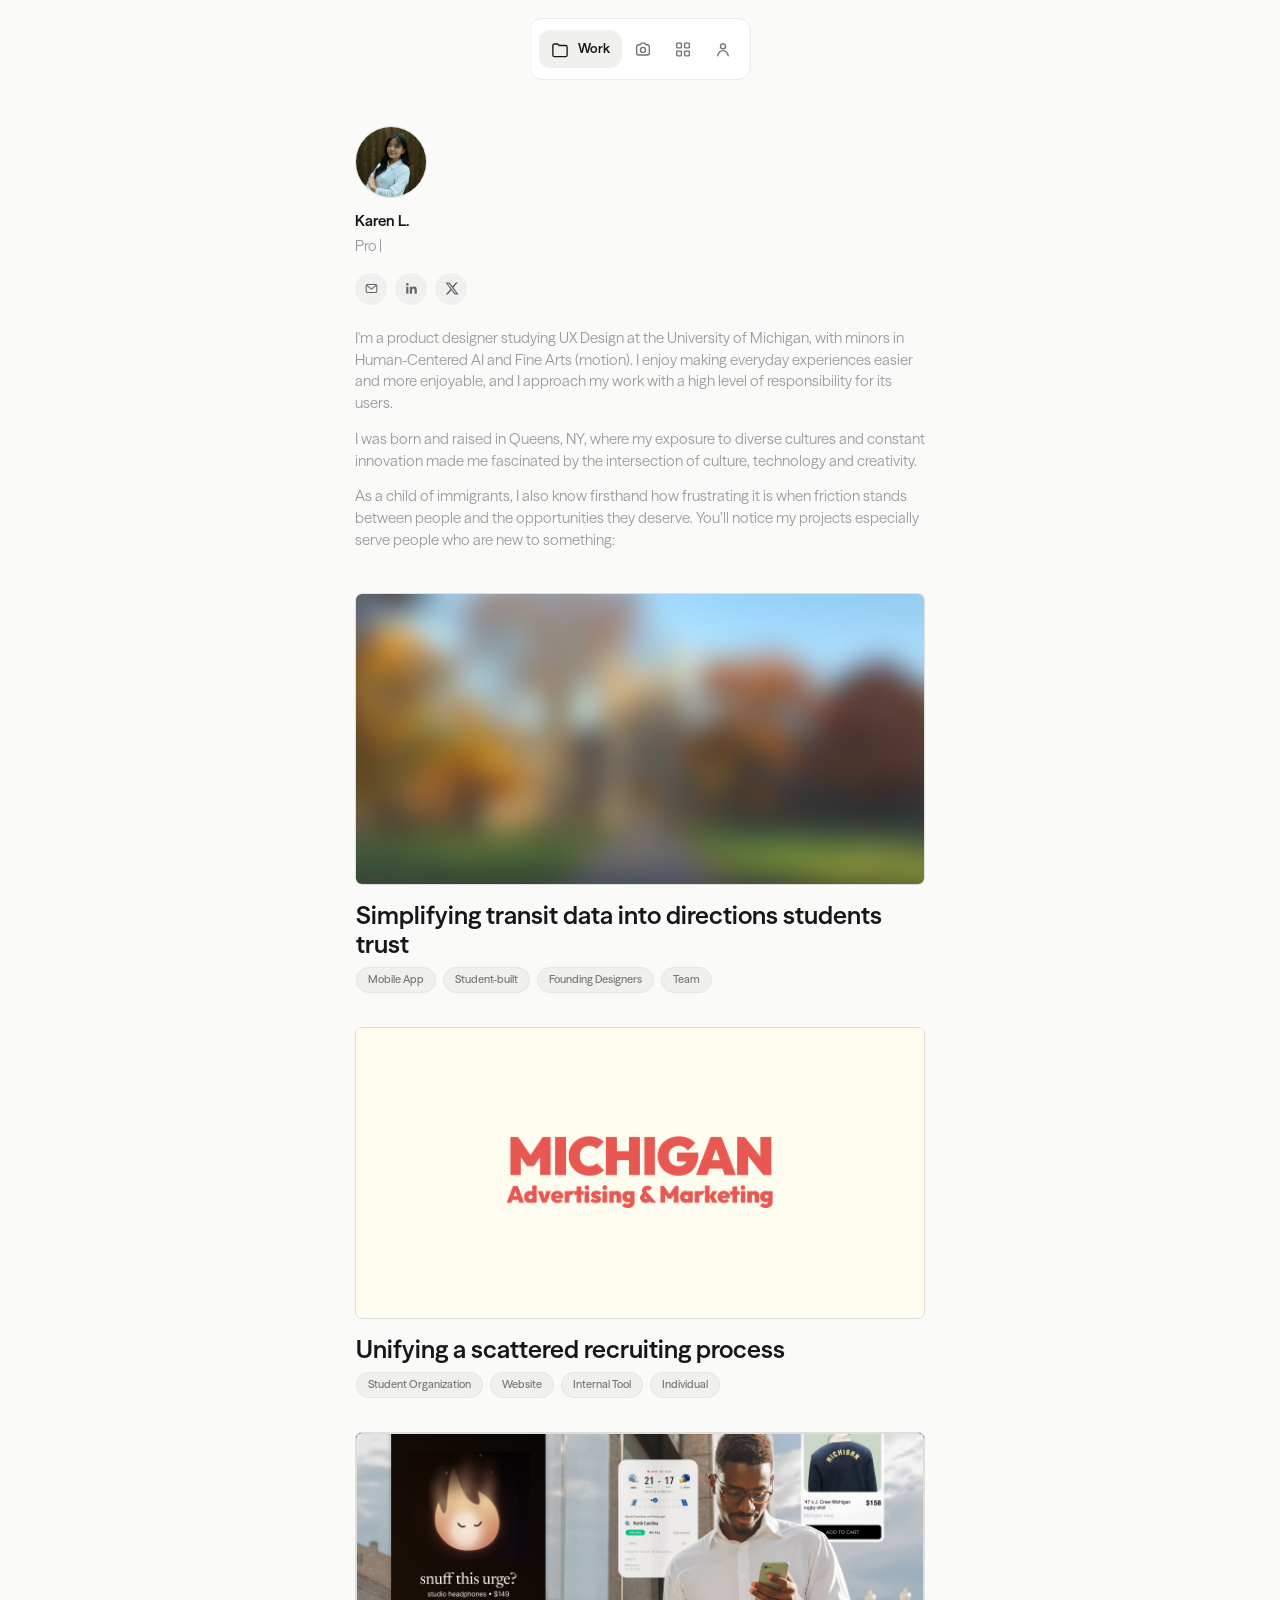
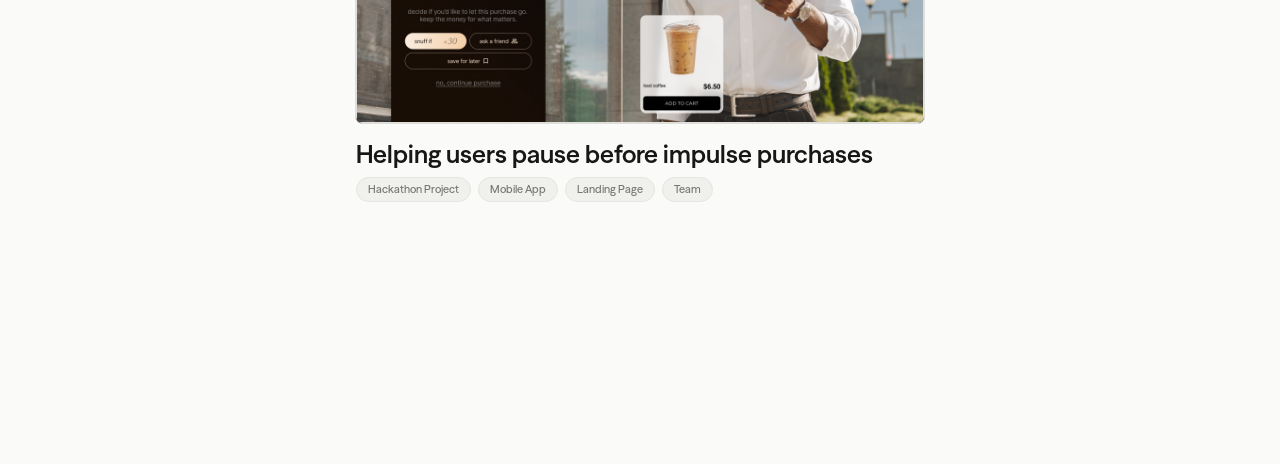
==== commit f1f693d5: "Update portfolio with compressed media" ====
--- a/index.html
+++ b/index.html
@@ -1,2 +1,2 @@
 <!doctype html>
-<html lang="en"><head><meta charset="utf-8"><meta name="viewport" content="width=device-width,initial-scale=1"><meta name="theme-color" content="#fafaf9"><meta name="description" content="Karen Lin — UX/UI designer at the University of Michigan."><title>Karen Lin — Portfolio</title><link rel="stylesheet" href="styles.css?v=20261013-maizebus-feature-portrait56"></head><body><div id="app"></div><script src="app.js?v=20261013-maizebus-feature-portrait56"></script></body></html>
+<html lang="en"><head><meta charset="utf-8"><meta name="viewport" content="width=device-width,initial-scale=1"><meta name="theme-color" content="#fafaf9"><meta name="description" content="Karen Lin — UX/UI designer at the University of Michigan."><title>Karen Lin — Portfolio</title><link rel="stylesheet" href="styles.css?v=20261123-footer-navigation24"></head><body><div id="app"></div><script src="app.js?v=20261123-footer-navigation24"></script></body></html>
--- a/styles.css
+++ b/styles.css
@@ -1,5 +1,5 @@
 @import url('https://fonts.googleapis.com/css2?family=Archivo:wght@400;600;700&family=DM+Mono:wght@400;500&family=Inter:wght@400;500;600;700&family=Roboto+Flex:opsz,wght@8..144,100..1000&display=swap');
-:root{--bg:#fafaf9;--ink:#171717;--muted:#777;--line:#e8e7e4;--accent:#a7c957;--w:840px}*{box-sizing:border-box}html{scroll-behavior:smooth}body{margin:0;background:var(--bg);color:var(--ink);font:16px/1.55 Inter,-apple-system,BlinkMacSystemFont,"Segoe UI",sans-serif}a{color:inherit;text-decoration:none}.nav-wrap{position:sticky;z-index:10;top:18px;display:flex;justify-content:center;margin:18px auto 24px;pointer-events:none}.nav{display:flex;gap:3px;padding:5px;background:#f0f0eeef;border:1px solid #e7e6e3;border-radius:14px;box-shadow:none;pointer-events:auto}.nav a{font:11px 'DM Mono',monospace;display:flex;gap:7px;align-items:center;padding:9px 12px;border-radius:10px;color:#282827}.nav a.active{background:#fff;box-shadow:none}.wrap{width:min(var(--w),calc(100% - 44px));margin:auto}.home-intro{max-width:630px;margin:52px auto 70px}.wordmark{font-size:17px;font-weight:600;letter-spacing:-.05em;margin-bottom:20px}.dots{font:12px 'DM Mono';letter-spacing:.18em;color:#aaa;margin-top:-17px;margin-bottom:15px}.intro{font-size:clamp(26px,5.3vw,42px);line-height:1.3;letter-spacing:-.045em;font-weight:500;margin:0 0 26px}.note{border-left:2px solid #e6e3df;padding-left:12px;color:#888;font-size:14px;line-height:1.55}.note a{text-decoration:underline;text-decoration-style:dotted;text-underline-offset:3px;color:#333}.projects{display:grid;grid-template-columns:1fr 1fr;gap:38px 20px}.card:first-child{grid-column:1/-1}.cover{aspect-ratio:1.43;overflow:hidden;position:relative;border-radius:4px;background:#dededb}.card:first-child .cover{aspect-ratio:1.9}.cover:before,.cover:after{content:"";position:absolute}.cover .mark{position:absolute;inset:0;display:grid;place-items:center;font-size:clamp(35px,7vw,76px);font-weight:700;letter-spacing:-.08em;color:#1118}.cover .label{position:absolute;left:18px;bottom:16px;font:10px 'DM Mono';letter-spacing:.16em;text-transform:uppercase;color:#191919aa}.cover.maize{background:linear-gradient(135deg,#263b5d,#6b83a5)}.cover.maize:before{inset:-30%;background:repeating-linear-gradient(135deg,transparent 0 14px,#182a4680 15px 17px);transform:rotate(-8deg)}.cover.mam{background:#e8e4f0}.cover.mam:before{width:68%;height:65%;left:13%;top:16%;background:#fbfaf8;box-shadow:14px 15px 0 #b9b2ca;border-radius:3px}.cover.mam:after{width:50%;height:7%;left:22%;top:35%;background:linear-gradient(90deg,#363344 55%,transparent 55% 61%,#777 61%);box-shadow:0 24px 0 #bdb9c5,0 47px 0 #d2ced8}.cover.sol{background:linear-gradient(140deg,#e8b777,#f1d9ac)}.cover.sol:before{width:35%;height:70%;left:53%;top:14%;border:8px solid #f6f2e9;border-radius:28px;background:linear-gradient(#303a30 15%,#e9eadb 15% 18%,#f5f0e5 18%);box-shadow:10px 15px 30px #0002}.cover.sol:after{width:40%;height:36%;left:7%;top:28%;border-radius:50%;background:#bd875b}.cover.flow{background:#d9e4ee}.cover.flow:before{inset:12% 8%;background:repeating-linear-gradient(180deg,transparent 0 17px,#ffffffbd 18px 20px);transform:rotate(-7deg)}.cover.flow:after{content:'Read at your own rhythm.';inset:24% 10%;font-size:clamp(22px,4vw,44px);font-weight:600;line-height:1.05;letter-spacing:-.06em;color:#233347}.cover.unity{background:#c8d3c5}.cover.unity:before{width:60%;height:70%;left:9%;top:14%;background:#f4f2eb;box-shadow:30px 18px 0 #deded4}.cover.unity:after{content:'UNITY';left:15%;top:25%;font-size:clamp(32px,5vw,60px);font-weight:700;letter-spacing:-.08em;color:#30372d}.cover.woods{background:#e5dcc5}.cover.woods:before{width:38%;height:62%;left:32%;top:22%;background:#f5eddb;border-radius:28px 28px 55px 55px;box-shadow:14px 18px 28px #0002}.cover.woods:after{content:'WOODS\A & SHRUBS';white-space:pre;text-align:center;left:36%;top:43%;font:500 15px/1.3 'DM Mono';color:#605a45}.card-copy{padding:12px 1px 0}.meta{font:10px 'DM Mono',monospace;text-transform:uppercase;letter-spacing:.04em;color:#777}.card h2{font-size:clamp(19px,2.8vw,25px);line-height:1.2;letter-spacing:-.04em;margin:7px 0 4px;font-weight:600}.card p{font-size:13px;color:#737373;line-height:1.5;margin:0}.card:hover .cover{filter:saturate(1.08);transform:translateY(-2px);transition:.2s}.card .cover{transition:.2s}.connect{margin:94px auto 35px;text-align:center}.connect .tiny{font:10px 'DM Mono';color:#777;text-transform:uppercase;letter-spacing:.1em}.connect h2{font-size:32px;letter-spacing:-.06em;margin:8px 0}.socials{display:flex;justify-content:center;gap:22px;font:11px 'DM Mono';text-transform:uppercase}.back{text-align:center;font:10px 'DM Mono';color:#777;padding:22px 0 34px}.eyebrow{font:10px 'DM Mono';letter-spacing:.13em;text-transform:uppercase;color:#777}.page-head{margin:72px auto 50px;max-width:780px}.page-head h1{font-size:clamp(40px,8vw,76px);line-height:.98;letter-spacing:-.08em;margin:16px 0 18px}.page-head p{font-size:18px;max-width:580px;color:#666}.facts{display:grid;grid-template-columns:repeat(4,1fr);border-top:1px solid var(--line);border-bottom:1px solid var(--line);padding:18px 0;margin-top:32px;gap:16px}.fact b{display:block;font:10px 'DM Mono';color:#777;text-transform:uppercase;margin-bottom:8px}.fact span{font-size:12px}.section{padding:32px 0;border-bottom:1px solid var(--line);display:grid;grid-template-columns:190px 1fr;gap:25px}.section h2{font:11px 'DM Mono';letter-spacing:.1em;text-transform:uppercase;color:#777;margin:5px 0}.section h3{font-size:20px;letter-spacing:-.04em;margin:0 0 8px}.section p{margin:0 0 15px;color:#555;font-size:15px}.section p:last-child{margin-bottom:0}.gallery{display:grid;grid-template-columns:1fr 1fr;gap:14px;margin:35px 0}.tile{min-height:210px;border-radius:3px;background:linear-gradient(145deg,#dce1e6,#a8b3bf);display:grid;place-items:center;text-align:center;padding:20px;color:#293340;font-weight:600;font-size:26px;letter-spacing:-.06em}.tile:nth-child(2){background:linear-gradient(145deg,#e6d9c4,#baa68d)}.tile:nth-child(3){background:linear-gradient(145deg,#e3e5df,#bcc5b6)}.tile:nth-child(4){background:linear-gradient(145deg,#e4dfea,#b8abc8)}.about-grid{display:grid;grid-template-columns:.8fr 1.2fr;gap:40px;margin:48px 0}.portrait{min-height:410px;background:linear-gradient(140deg,#d4cbb9,#77776f 60%,#393c39);display:grid;place-items:end start;padding:15px;color:#fff;font:10px 'DM Mono';letter-spacing:.08em}.bodycopy p{color:#555;font-size:15px;margin:0 0 20px}.chips{display:flex;flex-wrap:wrap;gap:7px;margin:24px 0}.chips span{border:1px solid var(--line);border-radius:99px;padding:6px 10px;color:#666;font:10px 'DM Mono'}.listline{padding:18px 0;border-top:1px solid var(--line);display:flex;justify-content:space-between;gap:20px}.listline b{font-size:14px}.listline span{font-size:12px;color:#777;text-align:right}.next-links{display:flex;justify-content:space-between;margin:46px 0}.next-links a{width:48%;border-top:1px solid var(--line);padding-top:12px}.next-links small{display:block;font:10px 'DM Mono';color:#777;margin-bottom:8px}.next-links b{font-size:18px;letter-spacing:-.04em}.footer{border-top:1px solid var(--line);padding:12px 22px 20px;text-align:center;color:#aaa;font:9px 'DM Mono';letter-spacing:.06em}
+:root{--bg:#fafaf9;--ink:#171717;--muted:#777;--line:#e8e7e4;--accent:#a7c957;--w:840px}*{box-sizing:border-box}html{scroll-behavior:smooth}body{margin:0;background:var(--bg);color:var(--ink);font:16px/1.55 'Season Sans',Arial,sans-serif}a{color:inherit;text-decoration:none}.nav-wrap{position:sticky;z-index:10;top:18px;display:flex;justify-content:center;margin:18px auto 24px;pointer-events:none}.nav{display:flex;gap:3px;padding:5px;background:#f0f0eeef;border:1px solid #e7e6e3;border-radius:14px;box-shadow:none;pointer-events:auto}.nav a{font:11px 'Season Sans',monospace;display:flex;gap:7px;align-items:center;padding:9px 12px;border-radius:10px;color:#282827}.wrap{width:min(var(--w),calc(100% - 44px));margin:auto}.home-intro{max-width:630px;margin:52px auto 70px}.wordmark{font-size:17px;font-weight:600;letter-spacing:-.05em;margin-bottom:20px}.dots{font:12px 'Season Sans';letter-spacing:.18em;color:#aaa;margin-top:-17px;margin-bottom:15px}.intro{font-size:clamp(26px,5.3vw,42px);line-height:1.3;letter-spacing:-.045em;font-weight:500;margin:0 0 26px}.note{border-left:2px solid #e6e3df;padding-left:12px;color:#888;font-size:14px;line-height:1.55}.note a{text-decoration:underline;text-decoration-style:dotted;text-underline-offset:3px;color:#333}.projects{display:grid;grid-template-columns:1fr 1fr;gap:38px 20px}.card:first-child{grid-column:1/-1}.cover{aspect-ratio:1.43;overflow:hidden;position:relative;border-radius:4px;background:#dededb}.card:first-child .cover{aspect-ratio:1.9}.cover:before,.cover:after{content:"";position:absolute}.cover .mark{position:absolute;inset:0;display:grid;place-items:center;font-size:clamp(35px,7vw,76px);font-weight:700;letter-spacing:-.08em;color:#1118}.cover .label{position:absolute;left:18px;bottom:16px;font:10px 'Season Sans';letter-spacing:.16em;text-transform:uppercase;color:#191919aa}.cover.maize{background:linear-gradient(135deg,#263b5d,#6b83a5)}.cover.maize:before{inset:-30%;background:repeating-linear-gradient(135deg,transparent 0 14px,#182a4680 15px 17px);transform:rotate(-8deg)}.cover.mam{background:#e8e4f0}.cover.mam:before{width:68%;height:65%;left:13%;top:16%;background:#fbfaf8;box-shadow:14px 15px 0 #b9b2ca;border-radius:3px}.cover.mam:after{width:50%;height:7%;left:22%;top:35%;background:linear-gradient(90deg,#363344 55%,transparent 55% 61%,#777 61%);box-shadow:0 24px 0 #bdb9c5,0 47px 0 #d2ced8}.cover.sol{background:linear-gradient(140deg,#e8b777,#f1d9ac)}.cover.sol:before{width:35%;height:70%;left:53%;top:14%;border:8px solid #f6f2e9;border-radius:28px;background:linear-gradient(#303a30 15%,#e9eadb 15% 18%,#f5f0e5 18%);box-shadow:10px 15px 30px #0002}.cover.sol:after{width:40%;height:36%;left:7%;top:28%;border-radius:50%;background:#bd875b}.cover.flow{background:#d9e4ee}.cover.flow:before{inset:12% 8%;background:repeating-linear-gradient(180deg,transparent 0 17px,#ffffffbd 18px 20px);transform:rotate(-7deg)}.cover.flow:after{content:'Read at your own rhythm.';inset:24% 10%;font-size:clamp(22px,4vw,44px);font-weight:600;line-height:1.05;letter-spacing:-.06em;color:#233347}.cover.unity{background:#c8d3c5}.cover.unity:before{width:60%;height:70%;left:9%;top:14%;background:#f4f2eb;box-shadow:30px 18px 0 #deded4}.cover.unity:after{content:'UNITY';left:15%;top:25%;font-size:clamp(32px,5vw,60px);font-weight:700;letter-spacing:-.08em;color:#30372d}.cover.woods{background:#e5dcc5}.cover.woods:before{width:38%;height:62%;left:32%;top:22%;background:#f5eddb;border-radius:28px 28px 55px 55px;box-shadow:14px 18px 28px #0002}.cover.woods:after{content:'WOODS\A & SHRUBS';white-space:pre;text-align:center;left:36%;top:43%;font:500 15px/1.3 'Season Sans';color:#605a45}.card-copy{padding:12px 1px 0}.meta{font:10px 'Season Sans',monospace;text-transform:uppercase;letter-spacing:.04em;color:#777}.card h2{font-size:clamp(19px,2.8vw,25px);line-height:1.2;letter-spacing:-.04em;margin:7px 0 4px;font-weight:600}.card p{font-size:13px;color:#737373;line-height:1.5;margin:0}.card:hover .cover{filter:saturate(1.08);transform:translateY(-2px);transition:.2s}.card .cover{transition:.2s}.connect{margin:94px auto 35px;text-align:center}.connect .tiny{font:10px 'Season Sans';color:#777;text-transform:uppercase;letter-spacing:.1em}.connect h2{font-size:32px;letter-spacing:-.06em;margin:8px 0}.socials{display:flex;justify-content:center;gap:22px;font:11px 'Season Sans';text-transform:uppercase}.back{text-align:center;font:10px 'Season Sans';color:#777;padding:22px 0 34px}.eyebrow{font:10px 'Season Sans';letter-spacing:.13em;text-transform:uppercase;color:#777}.page-head{margin:72px auto 50px;max-width:780px}.page-head h1{font-size:clamp(40px,8vw,76px);line-height:.98;letter-spacing:-.08em;margin:16px 0 18px}.page-head p{font-size:18px;max-width:580px;color:#666}.facts{display:grid;grid-template-columns:repeat(4,1fr);border-top:1px solid var(--line);border-bottom:1px solid var(--line);padding:18px 0;margin-top:32px;gap:16px}.fact b{display:block;font:10px 'Season Sans';color:#777;text-transform:uppercase;margin-bottom:8px}.fact span{font-size:12px}.section{padding:32px 0;border-bottom:1px solid var(--line);display:grid;grid-template-columns:190px 1fr;gap:25px}.section h2{font:11px 'Season Sans';letter-spacing:.1em;text-transform:uppercase;color:#777;margin:5px 0}.section h3{font-size:20px;letter-spacing:-.04em;margin:0 0 8px}.section p{margin:0 0 15px;color:#555;font-size:15px}.section p:last-child{margin-bottom:0}.gallery{display:grid;grid-template-columns:1fr 1fr;gap:14px;margin:35px 0}.tile{min-height:210px;border-radius:3px;background:linear-gradient(145deg,#dce1e6,#a8b3bf);display:grid;place-items:center;text-align:center;padding:20px;color:#293340;font-weight:600;font-size:26px;letter-spacing:-.06em}.tile:nth-child(2){background:linear-gradient(145deg,#e6d9c4,#baa68d)}.tile:nth-child(3){background:linear-gradient(145deg,#e3e5df,#bcc5b6)}.tile:nth-child(4){background:linear-gradient(145deg,#e4dfea,#b8abc8)}.about-grid{display:grid;grid-template-columns:.8fr 1.2fr;gap:40px;margin:48px 0}.portrait{min-height:410px;background:linear-gradient(140deg,#d4cbb9,#77776f 60%,#393c39);display:grid;place-items:end start;padding:15px;color:#fff;font:10px 'Season Sans';letter-spacing:.08em}.bodycopy p{color:#555;font-size:15px;margin:0 0 20px}.chips{display:flex;flex-wrap:wrap;gap:7px;margin:24px 0}.chips span{border:1px solid var(--line);border-radius:99px;padding:6px 10px;color:#666;font:10px 'Season Sans'}.listline{padding:18px 0;border-top:1px solid var(--line);display:flex;justify-content:space-between;gap:20px}.listline b{font-size:14px}.listline span{font-size:12px;color:#777;text-align:right}.next-links{display:flex;justify-content:space-between;margin:46px 0}.next-links a{width:48%;border-top:1px solid var(--line);padding-top:12px}.next-links small{display:block;font:10px 'Season Sans';color:#777;margin-bottom:8px}.next-links b{font-size:18px;letter-spacing:-.04em}.footer{border-top:1px solid var(--line);padding:12px 22px 20px;text-align:center;color:#aaa;font:9px 'Season Sans';letter-spacing:.06em}
 @media(max-width:650px){.wrap{width:calc(100% - 40px)}.home-intro{margin:40px auto 55px}.projects{grid-template-columns:1fr;gap:35px}.card:first-child{grid-column:auto}.card:first-child .cover,.cover{aspect-ratio:1.43}.facts{grid-template-columns:1fr 1fr}.section{grid-template-columns:1fr;gap:9px;padding:24px 0}.about-grid{grid-template-columns:1fr;gap:24px}.portrait{min-height:330px}.page-head{margin:52px auto 36px}.socials{gap:14px;font-size:10px}.gallery{gap:8px}.tile{min-height:140px;font-size:20px}}
 
 /* Neutral placeholders for artwork and photography not included with the source site. */
@@ -16,22 +16,22 @@
 .mam-case-hero .mam-case-cover-image,.mam-case-hero .mam-case-cover-video{position:absolute;inset:0;width:100%;height:100%;object-fit:cover;object-position:center center;transform:scale(1.2);border:0}
 .mam-case-hero .mam-case-cover-image{z-index:0}
 .mam-case-hero .mam-case-cover-video{z-index:1}
-.case-hero .placeholder-tag,.media-placeholder span{font:10px 'DM Mono',monospace;letter-spacing:.12em;color:#8a8a88;text-transform:uppercase}
+.case-hero .placeholder-tag,.media-placeholder span{font:10px 'Season Sans',monospace;letter-spacing:.12em;color:#8a8a88;text-transform:uppercase}
 .case-wrap{--w:1000px}
 .case-intro{padding:0 0 24px}
-.case-intro h1{max-width:940px;font-size:clamp(34px,5.5vw,60px);line-height:1.08;letter-spacing:-.065em;margin:10px 0 26px;font-weight:600}
-.case-intro .eyebrow{font:14px Inter,sans-serif;color:#333;letter-spacing:0;text-transform:none}
+.case-intro h1{max-width:940px;font-size:clamp(29px,calc(5.5vw - 5px),55px);line-height:1.08;letter-spacing:-.065em;margin:10px 0 26px;font-weight:600}
+.case-intro .eyebrow{font:14px 'Season Sans',Arial,sans-serif;color:#333;letter-spacing:0;text-transform:none}
 .case-intro .facts{grid-template-columns:.8fr 1fr 1.1fr 2fr;align-items:start;margin-top:28px;gap:28px}
 .case-intro .fact span{display:block;line-height:1.55;color:#444}
 .case-quote{margin:30px auto 60px;max-width:820px;text-align:center;font-size:clamp(18px,2.6vw,26px);line-height:1.5;letter-spacing:-.03em;font-weight:500}
 .case-section{display:grid;grid-template-columns:170px minmax(0,1fr);gap:30px;padding:42px 0;border-top:1px solid var(--line)}
-.case-label{font:11px 'DM Mono',monospace;letter-spacing:.1em;color:#777;text-transform:uppercase;padding-top:6px}
+.case-label{font:11px 'Season Sans',monospace;letter-spacing:.1em;color:#777;text-transform:uppercase;padding-top:6px}
 .case-content{max-width:760px}
-.case-content h2{font-size:clamp(23px,3.2vw,36px);line-height:1.16;letter-spacing:-.05em;margin:0 0 14px;font-weight:600}
+.case-content h2{font-size:clamp(21px,calc(3.2vw - 2px),34px);line-height:1.16;letter-spacing:-.05em;margin:0 0 14px;font-weight:600}
 .case-content p{font-size:16px;line-height:1.7;color:#555;margin:0 0 24px;max-width:730px}
 .case-content p:last-child{margin-bottom:0}
 .feature-row{padding-top:32px;padding-bottom:42px}
-.feature-row .case-content h2{font-size:25px}
+.feature-row .case-content h2{font-size:23px}
 .media-placeholder{width:100%;aspect-ratio:1.85;background:#e7e7e5;display:grid;place-items:center;margin-top:24px}
 @media(max-width:700px){.case-hero{aspect-ratio:1.3;margin-bottom:36px}.case-intro .case-hero.mam-case-hero{width:100%;margin-left:0}.case-wrap{width:calc(100% - 40px)}.case-intro .facts{grid-template-columns:1fr 1fr;gap:20px}.case-section{grid-template-columns:1fr;gap:10px;padding:28px 0}.case-quote{margin:20px auto 38px}.case-content p{font-size:15px}}
 .play-projects{margin:72px 0 20px}.play-projects>h2{font-size:clamp(28px,5vw,44px);letter-spacing:-.06em;margin:10px 0 28px}.play-projects .projects{margin-top:24px}
@@ -69,7 +69,7 @@
   .home-projects .card-copy{padding-top:9px}
   .home-projects .card h2{font-size:clamp(17px,2vw,22px);margin:5px 0 3px}
   .home-projects .card p{font-size:12px;line-height:1.4}
-  .home-footer{display:flex;align-items:center;justify-content:center;gap:22px;padding-top:4px;font:9px 'DM Mono',monospace;letter-spacing:.08em;color:#888}
+  .home-footer{display:flex;align-items:center;justify-content:center;gap:22px;padding-top:4px;font:9px 'Season Sans',monospace;letter-spacing:.08em;color:#888}
   .home-footer a:hover{color:#222}
 }
 @media(max-width:700px),(max-height:649px){
@@ -77,7 +77,7 @@
   .home-intro{margin:64px auto 46px}
   .home-projects{grid-template-columns:1fr}
   .home-projects .card:first-child{grid-column:auto}
-  .home-footer{display:flex;justify-content:center;gap:18px;padding:30px 0;font:9px 'DM Mono',monospace;color:#888}
+  .home-footer{display:flex;justify-content:center;gap:18px;padding:30px 0;font:9px 'Season Sans',monospace;color:#888}
 }
 
 /* Fixed-frame portfolio home: the featured work scrolls inside the viewport. */
@@ -86,7 +86,7 @@
 .home-nav{z-index:5;top:28px;left:32px}
 .home-nav .nav{flex-direction:row;gap:2px;padding:5px}
 .home-nav .nav a{min-width:78px}
-.visitor-trigger{position:fixed;z-index:5;top:28px;right:32px;border:1px solid var(--accent);border-radius:6px;background:#fff;color:var(--accent);padding:13px 20px;font:500 14px Inter, sans-serif;cursor:pointer;transition:background .18s,color .18s}
+.visitor-trigger{position:fixed;z-index:5;top:28px;right:32px;border:1px solid var(--accent);border-radius:6px;background:#fff;color:var(--accent);padding:13px 20px;font:500 14px 'Season Sans',Arial,sans-serif;cursor:pointer;transition:background .18s,color .18s}
 .visitor-trigger span{padding-left:12px}
 .visitor-trigger:hover{background:color-mix(in srgb,var(--accent) 12%,white);color:var(--accent)}
 .home-projects{position:absolute;inset:0 auto 0 50%;height:100svh;transform:translateX(-50%);width:min(670px,42vw);min-width:420px;display:flex;flex-direction:column;gap:52px;margin:0;padding:120px 10px 170px;overflow-y:auto;overscroll-behavior:contain;scrollbar-width:thin;scrollbar-color:#dedbd7 transparent}
@@ -125,7 +125,7 @@
 .mailbox-art .mailbox-flag{stroke:var(--accent)}
 .mailbox-dialog[open] .mailbox-letter{animation:letter-pop .55s ease-out both}
 @keyframes letter-pop{from{transform:translateY(15px)}to{transform:translateY(-4px)}}
-.mailbox-kicker{font:10px 'DM Mono',monospace;text-transform:uppercase;letter-spacing:.13em;color:var(--accent);margin:0 0 8px}
+.mailbox-kicker{font:10px 'Season Sans',monospace;text-transform:uppercase;letter-spacing:.13em;color:var(--accent);margin:0 0 8px}
 .mailbox-dialog h2{font-size:32px;letter-spacing:-.06em;margin:0 0 12px}
 .mailbox-dialog>p:not(.mailbox-kicker){font-size:15px;line-height:1.6;color:#666;margin:0 0 20px}
 .mailbox-email{display:inline-flex;gap:10px;border-bottom:1px solid var(--accent);padding-bottom:3px;color:var(--accent);font-size:14px}
@@ -161,10 +161,10 @@
 @media(max-height:700px) and (min-width:951px){.home-projects{padding-top:90px;padding-bottom:118px;gap:34px}.home-overview{bottom:34px}.home-overview p{font-size:13px}.home-signature{margin-bottom:10px}.home-weather{bottom:20px}}
 
 /* Site typography: Opening Hours Sans for reading text, Archivo Bold for labels. */
-@font-face{font-family:'Opening Hours Sans';src:url('./assets/fonts/OpeningHoursSans-Regular.woff2') format('woff2');font-style:normal;font-weight:400;font-display:swap}
-@font-face{font-family:'Archivo';src:url('./assets/fonts/Archivo-Bold.ttf') format('truetype');font-style:normal;font-weight:700;font-display:swap}
-body,button,input,textarea,select{font-family:'Opening Hours Sans',Arial,sans-serif}
-.nav a,.eyebrow,.meta,.fact b,.section h2,.case-label,.case-hero .placeholder-tag,.media-placeholder span,.cover .label,.home-weather,.visitor-trigger,.mailbox-kicker,.home-footer,.back,.chips span,.listline b,.listline span,.case-intro .eyebrow{font-family:'Archivo',Arial,sans-serif;font-weight:700}
+@font-face{font-family:'Season Sans';src:url('./assets/fonts/OpeningHoursSans-Regular.woff2') format('woff2');font-style:normal;font-weight:400;font-display:swap}
+@font-face{font-family:'Season Sans';src:url('./assets/fonts/Archivo-Bold.ttf') format('truetype');font-style:normal;font-weight:700;font-display:swap}
+body,button,input,textarea,select{font-family:'Season Sans',Arial,sans-serif}
+.nav a,.eyebrow,.meta,.fact b,.section h2,.case-label,.case-hero .placeholder-tag,.media-placeholder span,.cover .label,.home-weather,.visitor-trigger,.mailbox-kicker,.home-footer,.back,.chips span,.listline b,.listline span,.case-intro .eyebrow{font-family:'Season Sans',Arial,sans-serif;font-weight:700}
 
 /* Home work list: scroll vertically through four full-width landscape projects. */
 .home-projects{left:44.3%;transform:none;width:min(900px,49vw);display:flex;flex-direction:column;align-content:initial;gap:38px;padding:120px 0 150px;overflow-x:hidden;overflow-y:auto;scrollbar-width:none;-ms-overflow-style:none}
@@ -199,12 +199,12 @@
 .case-section{grid-template-columns:minmax(0,.85fr) minmax(0,1.15fr);gap:48px}
 .case-heading{display:flex;flex-direction:column;align-items:flex-start;gap:14px}
 .case-heading .case-label{padding-top:0}
-.case-heading h2{font-size:clamp(22px,2.5vw,30px);line-height:1.16;margin:0;font-weight:500;white-space:pre-line}
+.case-heading h2{font-size:clamp(20px,calc(2.5vw - 2px),28px);line-height:1.16;margin:0;font-weight:500;white-space:pre-line}
 .case-content{max-width:none}
 .case-content p{max-width:none}
 .media-placeholder span{white-space:pre-line}
 .media-placeholder span{text-transform:none}
-@media(max-width:700px){.case-section{grid-template-columns:1fr;gap:18px}.case-heading{gap:8px}.case-heading h2{font-size:27px}}
+@media(max-width:700px){.case-section{grid-template-columns:1fr;gap:18px}.case-heading{gap:8px}.case-heading h2{font-size:25px}}
 .solution-scroll-story{grid-column:1/-1;display:block;margin-top:32px}
 .solution-scroll-steps{min-width:0;display:grid;grid-template-columns:1fr;gap:24px}
 .solution-scroll-step{min-height:0;display:grid;grid-template-columns:minmax(0,.85fr) minmax(0,1.15fr);gap:48px;align-items:center;padding:0;opacity:1;transition:none}
@@ -251,7 +251,8 @@
 @media(max-width:950px){.nav-wrap,.home-nav{top:18px;left:14px}}
 .home-overview p{font-size:17px}
 .home-projects .card h2{font-weight:700}
-.home-projects .card h2,.home-projects .card:first-child h2{font-size:clamp(20px,2.1vw,29px)}
+.home-projects .card h2,.home-projects .card:first-child h2{font-size:clamp(18px,calc(2.1vw - 2px),27px)}
+@media(max-width:560px){.home-projects .card h2,.home-projects .card:first-child h2{font-size:18px}}
 @media(max-width:950px){.home-signature{font-size:17px}.home-overview p{font-size:13px}}
 .home-overview{top:50%;bottom:auto;transform:translateY(-50%)}
 .home-signature #home-role{display:inline-block;white-space:nowrap}
@@ -266,7 +267,7 @@
 }
 .home-projects{padding-top:28px}
 @media(max-width:560px){.home-projects{padding-top:350px}}
-.home-weather,.home-weather strong,.home-weather span{font-family:'Opening Hours Sans',Arial,sans-serif;font-weight:300}
+.home-weather,.home-weather strong,.home-weather span{font-family:'Season Sans',Arial,sans-serif;font-weight:300}
 #home-role::after{content:"";display:inline-block;width:1px;height:.9em;margin-left:3px;vertical-align:-.08em;background:currentColor;animation:role-caret-blink .9s steps(2,start) infinite}
 @keyframes role-caret-blink{to{visibility:hidden}}
 @media(prefers-reduced-motion:reduce){#home-role::after{animation:none}}
@@ -277,17 +278,15 @@
 .home-projects .cover.mam .mark,.home-projects .cover.mam .label{display:none}
 .home-projects .cover.maize{isolation:isolate;background:#fff}
 .home-projects .cover.maize:before{display:block;z-index:0;inset:-16px;background:radial-gradient(ellipse at 17% 52%,rgba(183,124,53,.95) 0,rgba(183,124,53,0) 35%),radial-gradient(ellipse at 72% 30%,rgba(106,70,65,.95) 0,rgba(106,70,65,0) 42%),radial-gradient(ellipse at 52% 82%,rgba(97,125,70,.9) 0,rgba(97,125,70,0) 38%),radial-gradient(ellipse at 65% 8%,rgba(117,196,237,.95) 0,rgba(117,196,237,0) 36%),linear-gradient(135deg,#778b92,#c4a986 52%,#465660);filter:blur(12px)}
-.home-projects .cover.maize .maizebus-cover-video,.home-projects .cover.maize .maizebus-cover-poster{position:absolute;z-index:1;top:50%;left:50%;width:100%;height:100%;transform:translate(-50%,-50%);object-fit:contain;object-position:center;border:0;outline:0;box-shadow:none}
+.home-projects .cover.maize .maizebus-cover-video{position:absolute;z-index:1;top:50%;left:50%;width:100%;height:100%;transform:translate(-50%,-50%);object-fit:contain;object-position:center;border:0;outline:0;box-shadow:none}
 .home-projects .cover.maize .maizebus-cover-video{display:block;opacity:0;transition:opacity .25s ease}
-.home-projects .cover.maize .maizebus-cover-poster{z-index:2;opacity:0;transition:opacity .25s ease}
-.home-projects .cover.maize .maizebus-cover-poster[data-ready=true]{opacity:1}
 .home-projects .card:hover .cover.maize .maizebus-cover-video,.home-projects .card:focus-within .cover.maize .maizebus-cover-video{opacity:1}
-.home-projects .card:hover .cover.maize .maizebus-cover-poster,.home-projects .card:focus-within .cover.maize .maizebus-cover-poster{opacity:0}
-.maizebus-cover-keyed{position:absolute;z-index:3;top:50%;left:50%;width:100%;height:100%;transform:translate(-50%,-50%);object-fit:contain;opacity:0;pointer-events:none;transition:opacity .25s ease}
+.maizebus-cover-keyed{position:absolute;z-index:3;top:50%;left:50%;width:100%;height:100%;transform:translate(-50%,-50%);object-fit:contain;opacity:1;pointer-events:none;transition:opacity .25s ease}
 .home-projects .card:hover .cover.maize.has-keyed-maize-video .maizebus-cover-video,.home-projects .card:focus-within .cover.maize.has-keyed-maize-video .maizebus-cover-video{opacity:0}
 .home-projects .card:hover .cover.maize .maizebus-cover-keyed,.home-projects .card:focus-within .cover.maize .maizebus-cover-keyed{opacity:1}
 .home-projects .cover.maize .mark,.home-projects .cover.maize .label{transition:opacity .25s ease}
 .home-projects .cover.maize .label{display:none}
+.home-projects .cover.maize .mark{opacity:0}
 .home-projects .card:hover .cover.maize .mark,.home-projects .card:hover .cover.maize .label,.home-projects .card:focus-within .cover.maize .mark,.home-projects .card:focus-within .cover.maize .label{opacity:0}
 
 /* Keep the home identity rail fixed while the Play and About columns scroll. */
@@ -322,23 +321,23 @@
 @media(prefers-reduced-motion:reduce){.bio-copy.bio-animating .bio-line{animation:none;opacity:1;transform:none}}
 
 /* Anchor the start of the profile rail so longer page-specific copy only extends below it. */
-.home-overview{top:calc(50vh - 145px);bottom:auto;transform:none}
+.home-overview{top:50%;bottom:auto;transform:translateY(-50%)}
 @media(max-width:700px){.home-overview{top:72px}}
 
 /* Section navigator for long case studies. */
 .case-toc{position:fixed;z-index:8;left:32px;top:28px;width:146px;max-height:calc(100vh - 52px);overflow:auto;display:flex;flex-direction:column;gap:3px;padding:4px 0;scrollbar-width:thin;scrollbar-color:#d4d4d0 transparent}
-.case-toc-link{display:block;border-left:2px solid transparent;padding:7px 8px 7px 11px;color:#96999b;font-size:11px;line-height:1.35;transition:color .18s ease,border-color .18s ease}
+.case-toc-link{display:block;border-left:2px solid transparent;padding:7px 8px 7px 11px;color:#96999b;font-size:13px;line-height:1.35;transition:color .18s ease,border-color .18s ease}
 .case-toc-link:hover,.case-toc-link.active{color:var(--ink)}
 .case-toc-link.active{border-left-color:var(--accent);font-weight:600}
 @media(min-width:1051px){.case-page .case-wrap{width:min(1000px,calc(100vw - 230px));margin-left:max(210px,calc((100vw - min(1000px,100vw - 230px) + 190px)/2));margin-right:auto}}
-.case-toc-back{align-self:flex-start;margin:0 0 24px 11px;padding:0;border:0;background:transparent;color:#85898b;font:11px 'DM Mono',monospace;cursor:pointer;transition:color .18s ease}
+.case-toc-back{align-self:flex-start;margin:0 0 24px 11px;padding:0;border:0;background:transparent;color:#85898b;font:11px 'Season Sans',monospace;cursor:pointer;transition:color .18s ease}
 .case-toc-back:hover{color:var(--ink)}
 .connect-footer{position:fixed;z-index:9;right:0;bottom:0;left:0;width:100%;border-top:1px solid #d1e3a7;background:rgba(232,243,205,.96);backdrop-filter:blur(14px);-webkit-backdrop-filter:blur(14px)}
 .connect-footer-inner{width:min(1100px,100%);min-height:130px;margin:0 auto;padding:18px 28px;display:grid;grid-template-columns:minmax(0,1fr) auto;align-items:center;gap:28px}
 .connect-footer .connect{margin:0;text-align:center}
 .connect-footer .connect h2{font-size:28px;margin:4px 0 8px}
 .connect-footer .socials{gap:22px}
-.back-to-top{align-self:center;white-space:nowrap;color:#777;font:600 11px 'DM Mono',monospace}
+.back-to-top{align-self:center;white-space:nowrap;color:#777;font:600 11px 'Season Sans',monospace}
 .back-to-top:hover{color:var(--ink)}
 .case-page{padding-bottom:150px}
 @media(max-width:650px){.connect-footer-inner{min-height:110px;padding:14px 18px;grid-template-columns:1fr auto;gap:12px}.connect-footer .connect h2{font-size:22px}.connect-footer .socials{gap:12px;font-size:9px}.back-to-top{font-size:9px}.case-page{padding-bottom:125px}}
@@ -384,7 +383,7 @@
 .play-book-ring{position:absolute;top:18px;left:var(--ring-position);width:15px;height:29px;transform:translate(-50%,-50%);border:3px solid #777b7d;border-radius:50%;background:linear-gradient(90deg,#676b6d,#f0f1ef 30%,#85898b 57%,#fff 82%,#65696b);box-shadow:1px 2px 2px #0005,inset 0 0 2px #fff}
 .play-book-controls{display:flex;align-items:center;justify-content:center;gap:18px;margin:0 auto 56px}
 .play-book-control{position:static;width:34px;height:34px;font-size:18px}
-.play-book-counter{min-width:64px;text-align:center;color:#77766f;font:10px 'DM Mono',monospace;letter-spacing:.12em}
+.play-book-counter{min-width:64px;text-align:center;color:#77766f;font:10px 'Season Sans',monospace;letter-spacing:.12em}
 @media(max-width:700px){.play-book{height:min(58svh,620px);min-height:340px}.play-book-hint{font-size:11px}.play-book-binding{right:7px;left:7px}.play-book-ring{height:24px;width:13px}}
 @media(prefers-reduced-motion:reduce){.play-book-sheet{transition:none}}
 
@@ -415,7 +414,7 @@
 
 /* Restore the Play page's browsable photo, art, and project collections. */
 .play-main .play-gallery-tabs{margin-bottom:22px}
-.play-main .play-gallery-tabs button{font:600 13px Inter,Arial,sans-serif;cursor:pointer}
+.play-main .play-gallery-tabs button{font:600 13px 'Season Sans',Arial,sans-serif;cursor:pointer}
 .play-main .play-gallery-tabs button:focus-visible{outline:2px solid #171717;outline-offset:3px}
 .play-main [role="tabpanel"][hidden]{display:none!important}
 .play-main .play-photo-panel>h1,.play-main .play-art-panel>h1,.play-main .play-projects>h1{margin:28px 0 8px;font-size:clamp(34px,5vw,52px);font-weight:500;line-height:1.05;letter-spacing:-.07em}
@@ -434,7 +433,7 @@
 .process-gallery{width:100%}
 .process-tabs{position:relative;display:flex;flex-wrap:wrap;gap:6px;align-items:center;overflow:visible;width:fit-content;max-width:100%;box-sizing:border-box;padding:5px;border:0;border-radius:999px;background:#eeefeb;margin:0 0 18px}
 .process-tab-indicator{position:absolute;z-index:0;left:0;top:0;border-radius:999px;background:var(--accent);pointer-events:none;transition:transform .32s cubic-bezier(.2,.75,.25,1),width .22s ease,height .22s ease}
-.process-tabs [role="tab"]{position:relative;z-index:1;flex:0 0 auto;padding:7px 13px;border:1px solid var(--accent);border-radius:999px;background:transparent;color:#454a37;font:600 12px Inter,Arial,sans-serif;cursor:pointer;transition:color .18s ease,border-color .18s ease,background .18s ease}
+.process-tabs [role="tab"]{position:relative;z-index:1;flex:0 0 auto;padding:7px 13px;border:1px solid var(--accent);border-radius:999px;background:transparent;color:#454a37;font:600 12px 'Season Sans',Arial,sans-serif;cursor:pointer;transition:color .18s ease,border-color .18s ease,background .18s ease}
 .process-tabs [role="tab"]:hover{color:var(--ink);background:#f0f5e2}
 .process-tabs [role="tab"][aria-selected="true"]{color:var(--ink);border-color:transparent;background:transparent}
 .process-tabs [role="tab"]:focus-visible{outline:2px solid var(--accent);outline-offset:4px}
@@ -451,21 +450,6 @@
 @media(max-width:700px){.process-tabs{gap:6px;border-radius:20px}.process-tabs [role="tab"]{font-size:11px}.process-figure figcaption{font-size:11px}}
 @media(prefers-reduced-motion:reduce){.process-tab-indicator{transition:none}.process-tab-panel.is-entering{animation:none}}
 
-body.lightbox-open{overflow:hidden}
-.image-lightbox[hidden]{display:none}
-.image-lightbox{position:fixed;z-index:1000;inset:0;display:grid;place-items:center;padding:64px 5vw 32px;background:rgba(16,18,18,.9);opacity:0;visibility:hidden;pointer-events:none;transition:opacity .32s ease,visibility .32s ease}
-.image-lightbox.is-open{opacity:1;visibility:visible;pointer-events:auto}
-.image-lightbox figure{display:flex;flex-direction:column;align-items:center;gap:12px;max-width:100%;max-height:100%;margin:0;transform:translateY(10px) scale(.985);transition:transform .32s cubic-bezier(.2,.75,.25,1)}
-.image-lightbox.is-open figure{transform:translateY(0) scale(1)}
-.image-lightbox figure img{display:block;width:auto;height:auto;max-width:min(90vw,1500px);max-height:calc(100vh - 128px);object-fit:contain;border:0;border-radius:5px;box-shadow:0 18px 70px #0005}
-.image-lightbox figcaption{max-width:min(90vw,1100px);color:#f4f4f1;font-size:13px;line-height:1.5;text-align:center}
-.image-lightbox-close{position:absolute;top:20px;right:24px;width:42px;height:42px;border:1px solid #ffffff66;border-radius:50%;background:#ffffff12;color:#fff;font:300 28px/1 Arial,sans-serif;cursor:pointer;transition:background .2s ease,transform .2s ease}
-.image-lightbox-close:hover{background:#ffffff2b;transform:scale(1.04)}
-.image-lightbox-close:focus-visible{outline:2px solid var(--accent);outline-offset:3px}
-.lightbox-trigger{cursor:zoom-in}
-@media(max-width:700px){.image-lightbox{padding:60px 16px 24px}.image-lightbox figure img{max-width:calc(100vw - 32px);max-height:calc(100vh - 120px)}.image-lightbox-close{top:12px;right:14px}}
-@media(prefers-reduced-motion:reduce){.image-lightbox,.image-lightbox figure,.image-lightbox-close{transition:none}}
-
 .process-groups{display:grid;gap:42px}
 .process-group-title{margin:0 0 14px;font-size:18px;line-height:1.2;font-weight:600;letter-spacing:-.03em}
 @media(max-width:700px){.process-groups{gap:32px}.process-group-title{font-size:17px}}
@@ -478,10 +462,10 @@
 .feature-comparison{display:grid;grid-template-columns:1fr 1fr;gap:10px;align-items:start}
 .feature-before-phones{display:grid;grid-template-columns:repeat(3,minmax(0,1fr));gap:6px;align-items:start}
 .feature-before-phones .media-placeholder,.feature-after-screen{display:block;width:100%;aspect-ratio:.58;margin:0}
-.feature-visual-label{display:block;margin-top:8px;font:12px/1.3 Inter,-apple-system,BlinkMacSystemFont,"Segoe UI",sans-serif;color:#555}
+.feature-visual-label{display:block;margin-top:8px;font:12px/1.3 'Season Sans',Arial,sans-serif;color:#555}
 .feature-after .feature-visual-label{text-align:right}
 .feature-copy h2{font-size:25px;line-height:1.16;letter-spacing:-.05em;margin:0 0 14px;font-weight:500}
-.feature-copy p{font-size:16px;line-height:1.7;color:#555;margin:0 0 18px}
+.feature-copy p{font-size:15px;line-height:1.7;color:#707070;margin:0 0 18px}
 .feature-copy p:last-child{margin-bottom:0}
 @media(max-width:700px){.feature-row{grid-template-columns:1fr;gap:20px;padding:18px 0 36px}.feature-copy h2{font-size:24px}.feature-copy p{font-size:15px}}
 .feature-after-video-wrap{position:relative;display:block;width:100%;max-width:100%;min-width:0;aspect-ratio:.56;height:auto;overflow:hidden;border:4px solid #151515;border-radius:24px;background:#151515;box-shadow:inset 0 0 0 1px #777;box-sizing:border-box}
@@ -501,7 +485,7 @@
 .play-book-paper{position:relative;min-height:0;overflow:hidden;border:1px solid #deddd7;background:radial-gradient(ellipse at 54% 8%,#fffefa 0,transparent 58%),linear-gradient(115deg,#fbfaf6 0%,#f6f5f0 55%,#f1f0eb 100%);box-shadow:inset 0 1px 0 #fff,inset 8px 0 16px #bcbab018,0 1px 1px #0001}
 .play-book-paper-top{border-radius:4px 4px 0 0;border-bottom:0}
 .play-book-paper-bottom{border-radius:0 0 4px 4px;border-top:0;background:radial-gradient(ellipse at 45% 90%,#fffefa 0,transparent 58%),linear-gradient(245deg,#fbfaf6 0%,#f6f5f0 55%,#f1f0eb 100%)}
-.play-book-page-number{position:absolute;color:#77766f;font:10px 'DM Mono',monospace;letter-spacing:.18em}
+.play-book-page-number{position:absolute;color:#77766f;font:10px 'Season Sans',monospace;letter-spacing:.18em}
 .play-book-paper-top .play-book-page-number{top:22px;left:26px}
 .play-book-paper-bottom .play-book-page-number{right:26px;bottom:22px}
 .play-book-binding{position:absolute;z-index:4;top:50%;left:8px;right:8px;height:54px;transform:translateY(-50%);pointer-events:none}
@@ -509,7 +493,7 @@
 .play-book-rail-top{top:0}.play-book-rail-bottom{bottom:0}
 .play-book-rail::after{content:"";position:absolute;inset:0;background:radial-gradient(circle at 6% 50%,#8c8b85 0 3px,#deddd7 4px 6px,transparent 7px),radial-gradient(circle at 25% 50%,#8c8b85 0 3px,#deddd7 4px 6px,transparent 7px),radial-gradient(circle at 50% 50%,#8c8b85 0 3px,#deddd7 4px 6px,transparent 7px),radial-gradient(circle at 75% 50%,#8c8b85 0 3px,#deddd7 4px 6px,transparent 7px),radial-gradient(circle at 94% 50%,#8c8b85 0 3px,#deddd7 4px 6px,transparent 7px)}
 .play-book-ring{position:absolute;top:50%;left:var(--ring-position);width:17px;height:49px;transform:translate(-50%,-50%);border:3px solid #777b7d;border-radius:50%;background:linear-gradient(90deg,#676b6d 0%,#f0f1ef 28%,#85898b 56%,#fff 82%,#65696b 100%);box-shadow:1px 2px 2px #0005,inset 0 0 2px #fff}
-.play-book-control{position:absolute;z-index:6;bottom:22px;display:grid;place-items:center;width:38px;height:38px;padding:0;border:1px solid #c7c6c0;border-radius:50%;background:#f9f8f3;color:#51514c;font:24px/1 Inter,Arial,sans-serif;box-shadow:0 2px 4px #0002;cursor:pointer;transition:transform .2s ease,background .2s ease,opacity .2s ease}
+.play-book-control{position:absolute;z-index:6;bottom:22px;display:grid;place-items:center;width:38px;height:38px;padding:0;border:1px solid #c7c6c0;border-radius:50%;background:#f9f8f3;color:#51514c;font:24px/1 'Season Sans',Arial,sans-serif;box-shadow:0 2px 4px #0002;cursor:pointer;transition:transform .2s ease,background .2s ease,opacity .2s ease}
 .play-book-control:hover:not(:disabled){transform:translateY(-2px);background:#fff}
 .play-book-control:focus-visible{outline:2px solid #171717;outline-offset:3px}
 .play-book-control:disabled{opacity:.34;cursor:default}
@@ -566,16 +550,36 @@
 .play-gallery-tabs{margin-bottom:22px}
 @media(max-width:700px){.play-gallery-tabs{gap:6px}.play-gallery-tabs button{padding:7px 12px}}
 
-/* About page photo slideshow */
-.about-main .about-grid{grid-template-columns:minmax(0,1fr);gap:34px;margin:48px 0}
-.about-slideshow{min-width:0;width:100%}
-.about-slideshow-stage{display:grid;aspect-ratio:1.5;overflow:hidden;border-radius:5px;background:transparent}
-.about-slide{grid-area:1/1;display:grid;grid-template-rows:minmax(0,1fr) auto;min-width:0;min-height:0;margin:0;opacity:0;visibility:hidden;transition:opacity .55s ease,visibility .55s ease}
-.about-slide.is-active{opacity:1;visibility:visible}
-.about-slide img{display:block;width:100%;height:100%;min-height:0;object-fit:cover;border:0}
-.about-slide figcaption{padding:12px 2px 0;color:#555;font-size:14px;line-height:1.5}
-@media(max-width:650px){.about-main .about-grid{gap:26px;margin:34px 0}.about-slideshow-stage{aspect-ratio:1.15}.about-slide figcaption{font-size:13px}}
-@media(prefers-reduced-motion:reduce){.about-slide{transition:none}}
+/* About page profile and independent photo gallery */
+.about-profile,.about-gallery{margin:0 0 64px}
+.about-profile{display:grid;grid-template-columns:minmax(0,1fr);row-gap:18px;padding-top:110px;margin-bottom:24px}
+.about-section-heading{margin:0 0 22px}
+.about-section-heading h2{margin:5px 0 0;font-size:clamp(24px,3vw,34px);line-height:1.12;letter-spacing:-.055em;font-weight:600}
+.about-profile-heading{margin:0}
+.about-profile-image{display:block;width:clamp(72px,9vw,100px);aspect-ratio:1;object-fit:cover;object-position:center;border-radius:50%}
+.about-profile-details{align-self:center;min-width:0}
+.about-profile-details h2{margin:0 0 5px;color:#171717;font-size:20px;line-height:1.2;letter-spacing:-.04em}
+.about-profile-details p{display:block;margin:0 0 4px;color:#a0a0a0;font-size:14px;line-height:1.45}
+.about-profile-socials{display:flex;align-items:center;gap:8px;margin-top:10px}
+.about-profile-socials a{display:grid;width:32px;height:32px;place-items:center;border-radius:50%;background:#f0f0ee;color:#666;transition:background .18s ease,color .18s ease}
+.about-profile-socials a:hover{background:#e8e8e5;color:#171717}
+.about-profile-socials svg{display:block;width:15px;height:15px;fill:none;stroke:currentColor;stroke-width:1.7;stroke-linecap:round;stroke-linejoin:round}
+.about-profile-socials a[aria-label="Karen on LinkedIn"] svg,.about-profile-socials a[aria-label="Karen on X"] svg{fill:currentColor;stroke:none}
+.about-profile-content{display:block;min-width:0;grid-column:1/-1}
+#top.about-main .page-head.about-inline-head{max-width:none;margin:0 0 14px}
+.about-profile-content .bodycopy{min-width:0;max-width:none}
+.about-profile-content .bodycopy p{max-width:none;line-height:1.7}
+.about-profile-content .bodycopy>p{margin-bottom:0}
+.about-profile-followup{grid-column:1/-1;margin-top:-3px}
+.about-profile-followup p{max-width:none;line-height:1.7}
+.about-photo-grid{display:grid;grid-template-columns:repeat(3,minmax(0,1fr));gap:30px 16px;align-items:start}
+.about-photo-card{min-width:0;margin:0}
+.about-photo-card img{display:block;width:100%;aspect-ratio:4/3;object-fit:cover;border:0}
+.about-photo-card figcaption{padding:10px 1px 0;color:#555;font-size:13px;line-height:1.5}
+@media(max-width:900px){.about-photo-grid{grid-template-columns:repeat(2,minmax(0,1fr));gap:26px 14px}}
+@media(max-width:700px){.about-profile{padding-top:90px;row-gap:20px}#top.about-main .page-head.about-inline-head{margin-bottom:14px}.about-profile-followup{grid-column:auto;margin-top:-5px}}
+@media(max-width:650px){.about-profile,.about-gallery{margin-bottom:44px}.about-section-heading{margin-bottom:17px}.about-photo-grid{gap:24px 12px}.about-photo-card img{aspect-ratio:1/1}.about-photo-card figcaption{font-size:12px}}
+@media(max-width:420px){.about-photo-grid{grid-template-columns:minmax(0,1fr)}.about-photo-card img{aspect-ratio:4/3}}
 
 /* SolStove case study cover and research imagery */
 .case-hero.solstove-case-hero{display:block;overflow:hidden;aspect-ratio:3088 / 2048;background:#e8e4f0}
@@ -637,6 +641,10 @@
 .solstove-case-page .case-content .solution-video{display:block;width:100%;height:100%;object-fit:contain;background:transparent}
 @media(max-width:700px){.solstove-case-page .case-heading>.case-image{max-width:560px}}
 
+/* Keep the SolStove problem statement in the same typographic voice as its body copy. */
+.solstove-case-page #case-section-0>.case-heading h2{font-family:var(--font-body)!important;font-size:16px!important;font-weight:400!important;line-height:1.45!important;letter-spacing:normal!important;color:#555}
+@media(max-width:700px){.solstove-case-page #case-section-0>.case-heading h2{font-size:15px!important}}
+
 /* Keep the Play book and its controls inside one fixed, non-scrolling viewport. */
 html:has(.play-main),body:has(.play-main){height:100%;overflow:hidden}
 #top.play-main{position:fixed;z-index:3;inset:0 4vw 0 36%;width:auto;max-width:none;height:100svh;min-height:0;margin:0;padding:clamp(12px,2.5vh,24px) 0;display:flex;flex-direction:column;align-items:center;justify-content:center;overflow:hidden}
@@ -648,30 +656,28 @@
 
 /* SolStove research, ideation, and final-design stories: copy left, visuals change in a sticky stage. */
 .solstove-case-page .solstove-scroll-section{display:block;padding:64px 0;border-top:0}
-.solstove-scroll-story{display:grid;grid-template-columns:minmax(0,.85fr) minmax(0,1.15fr);gap:48px;align-items:start}
+.solstove-scroll-story{display:flex;flex-direction:column;gap:24px;align-items:stretch}
 .solstove-story-copy{min-width:0}
 .solstove-story-copy .case-heading{margin:0 0 22px}
 .solstove-story-lead{margin:0 0 30px!important}
-.solstove-scroll-step{display:flex;min-height:48svh;max-width:680px;align-items:center;padding:34px 0;opacity:.38;transition:opacity .35s ease}
+.solstove-scroll-step{display:flex;min-height:0;max-width:none;align-items:flex-start;padding:0;opacity:1;transition:none}
 .solstove-scroll-step.is-active{opacity:1}
 .solstove-scroll-step p{margin:0;color:#555;font-size:16px;line-height:1.7}
-.solstove-story-visual{position:sticky;top:calc(50svh - min(34svh,380px));height:min(68svh,760px);min-height:320px;align-self:start}
-.solstove-story-stage{position:relative;display:grid;width:100%;height:100%;place-items:center;overflow:hidden}
-.solstove-case-page .solstove-story-panel{grid-area:1/1;width:100%;height:100%;max-height:100%;margin:0;display:flex;align-items:center;justify-content:center;opacity:0;visibility:hidden;transform:translateY(14px) scale(.985);transition:opacity .4s ease,transform .4s ease,visibility .4s ease}
-.solstove-case-page .solstove-story-panel.is-active{opacity:1;visibility:visible;transform:translateY(0) scale(1)}
-.solstove-case-page .solstove-story-panel img{width:100%;height:100%;max-height:100%;object-fit:contain;object-position:center;background:transparent;border-radius:5px}
+.solstove-story-visual{position:static;top:auto;height:auto;min-height:0;align-self:stretch}
+.solstove-story-stage{position:static;display:flex;flex-direction:column;gap:16px;width:100%;height:auto;overflow:visible}
+.solstove-case-page .solstove-story-panel{grid-area:auto;width:100%;height:auto;max-height:none;margin:0;display:flex;align-items:center;justify-content:center;opacity:1;visibility:visible;transform:none;transition:none}
+.solstove-case-page .solstove-story-panel.is-active{opacity:1;visibility:visible;transform:none}
+.solstove-case-page .solstove-story-panel img{display:block;width:100%;height:auto;max-height:none;object-fit:contain;object-position:center;background:transparent;border-radius:5px}
 .case-prototype-embed{width:100%;aspect-ratio:16/10;min-height:460px;overflow:hidden;border:1px solid #deded8;border-radius:5px;background:#f4f4f1}
 .case-prototype-embed iframe{display:block;width:100%;height:100%;border:0}
 @media(max-width:700px){
  .solstove-case-page .solstove-scroll-section{padding:36px 0}
- .solstove-scroll-story{grid-template-columns:minmax(0,1fr);gap:28px}
- .solstove-story-visual{grid-row:1;position:sticky;top:100px;height:min(52svh,560px);min-height:260px}
- .solstove-scroll-step{min-height:36svh;padding:24px 0}
+ .solstove-scroll-story{display:flex;flex-direction:column;gap:20px}
+ .solstove-story-visual{grid-row:auto;position:static;top:auto;height:auto;min-height:0}
+ .solstove-scroll-step{min-height:0;padding:0}
  .case-prototype-embed{min-height:380px;aspect-ratio:3/4}
 }
 @media(prefers-reduced-motion:reduce){.solstove-scroll-step,.solstove-case-page .solstove-story-panel{transition:none}}
-.solstove-story-visual{min-height:0;transition:height .35s ease,top .35s ease}
-@media(max-width:700px){.solstove-story-visual{min-height:260px}}
 
 .mam-impact-heading{display:flex;width:100%;flex-direction:column;gap:20px}
 .mam-impact-row{display:flex;align-items:baseline;flex-wrap:wrap;gap:8px;opacity:0;transform:translateY(14px);transition:opacity .42s ease,transform .52s cubic-bezier(.2,.75,.25,1)}
@@ -731,11 +737,11 @@
 @font-face{font-family:'Season Mix';src:url('./assets/fonts/SeasonMix-Regular-Trial.otf') format('opentype');font-style:normal;font-weight:400;font-display:swap}
 @font-face{font-family:'Season Mix';src:url('./assets/fonts/SeasonMix-Medium-Trial.otf') format('opentype');font-style:normal;font-weight:500;font-display:swap}
 @font-face{font-family:'Season Mix';src:url('./assets/fonts/SeasonMix-Semibold-Trial.otf') format('opentype');font-style:normal;font-weight:600;font-display:swap}
-:root{--font-title:'Season Mix',Georgia,serif;--font-display:'Raftwork',Georgia,serif;--font-subhead:'Season Sans',Arial,sans-serif;--font-body:'Season Sans',Arial,sans-serif}
+:root{--font-title:'Season Sans',Arial,sans-serif;--font-display:'Season Sans',Arial,sans-serif;--font-subhead:'Season Sans',Arial,sans-serif;--font-body:'Season Sans',Arial,sans-serif}
 #home-role{font-family:'Season Sans',Arial,sans-serif!important}
 body,button,input,textarea,select,p,li,figcaption,blockquote,.fact span{font-family:var(--font-body)!important}
 body,button,input,textarea,select,p,li,figcaption,blockquote,.fact span{font-weight:400!important}
-p,li,figcaption,blockquote,.fact span{text-wrap:balance!important}
+p,li,figcaption,blockquote,.fact span{text-wrap:wrap!important}
 h1,h2,h3,h4,h5,h6,.case-intro h1,.page-head h1,.home-intro h1,.case-content h2,.case-heading h2,.home-signature strong,.wordmark,.intro,.card h2,.home-projects .card h2,.learning-title,.feature-copy h2,.connect h2,.section h3,.section h2,.solution-step-copy h3,.process-group-title,.mam-process-copy h3,.case-goal h3{font-family:var(--font-title)!important;font-weight:600!important;}
 .nav a,.eyebrow,.meta,.fact b,.case-label,.case-hero .placeholder-tag,.media-placeholder span,.cover .label,.home-weather,.visitor-trigger,.mailbox-kicker,.home-footer,.back,.chips span,.listline b,.listline span,.case-intro .eyebrow,.case-toc-link,.mam-process-group-label,.downloads-metric-top,.solution-step-number{font-family:var(--font-subhead)!important;font-weight:700!important}
 .case-page .case-label,.case-page .learning-label{font-size:14px!important}
@@ -751,7 +757,7 @@
 .mam-case-intro .fact{min-width:0}
 .mam-case-intro .fact b{color:#a2a2a2!important;font-size:16px!important;line-height:1.2!important;margin-bottom:4px}
 .mam-case-intro .fact span{font-size:16px!important;line-height:1.35}
-.mam-case-intro .fact:nth-child(4) span{text-wrap:balance!important}
+.mam-case-intro .fact:nth-child(4) span{text-wrap:wrap!important}
 .mam-case-intro>.case-hero{grid-column:1/-1;grid-row:3;margin:40px 0 24px}
 @media(max-width:700px){
  .mam-case-intro{grid-template-columns:minmax(0,1fr);column-gap:0}
@@ -808,15 +814,116 @@
 @media(max-width:700px){.case-goals-grid{grid-template-columns:1fr;gap:16px}}
 
 /* The restored Play galleries scroll as normal page content. */
-#top.play-main{position:relative;z-index:auto;inset:auto;width:60vw;max-width:none;height:auto;min-height:0;margin:0 4vw 0 36%;padding:56px 0 80px;display:block;overflow:visible;transform:none;will-change:auto}
+#top.play-main{position:relative;z-index:auto;inset:auto;width:min(1120px,calc(100% - 64px));max-width:none;height:auto;min-height:0;margin:0 auto;padding:56px 0 80px;display:block;overflow:visible;transform:none;will-change:auto}
 html:has(.play-main),body:has(.play-main){height:auto;min-height:100%;overflow-x:hidden;overflow-y:auto}
 .play-main .play-photo-gallery{columns:3;column-gap:14px;margin:28px 0 0}
-.play-main .play-photo-gallery figure{break-inside:avoid;margin:0 0 14px;overflow:hidden;border-radius:4px;background:#e7e7e5}
-.play-main .play-photo-gallery img{display:block;width:100%;height:auto;border:0;border-radius:inherit;transition:transform .45s ease}
-.play-main .play-photo-gallery figure:hover img{transform:scale(1.035)}
-@media(max-width:700px){#top.play-main{width:calc(100% - 40px);margin:0 auto;padding:330px 0 60px}}
-@media(max-width:700px){.play-main .play-photo-gallery{columns:2;column-gap:8px}.play-main .play-photo-gallery figure{margin-bottom:8px}}
+.play-main .play-photo-gallery{display:grid;grid-template-columns:repeat(2,minmax(0,1fr));gap:30px 18px;align-items:start;margin:0}
+.play-main .play-photo-gallery figure{grid-column:auto;min-width:0;margin:0;overflow:visible;border-radius:0;background:transparent}
+.play-main .play-photo-gallery img{display:block;width:100%;height:auto;border:0;border-radius:2px;transition:filter .35s ease}
+.play-main .play-photo-gallery figure:hover img{filter:brightness(.96)}
+.play-main .play-photo-intro{max-width:none;margin:28px 0 0}
+.play-main .play-photo-intro .eyebrow{margin:0 0 16px;color:#85847f;font-size:11px;letter-spacing:.1em}
+.play-main .play-photo-intro p{max-width:none;margin:0;font-size:clamp(17px,1.8vw,21px);line-height:1.5;letter-spacing:-.025em;color:#555!important}
+.play-main .play-projects{margin:0 0 20px}
+@media(max-width:700px){#top.play-main{width:calc(100% - 40px);margin:0 auto;padding:20px 0 60px}.play-main .play-shell{display:block;min-height:0}.play-main .play-fixed-copy{position:static;padding:0 0 22px}.play-main .play-scroll-gallery{height:auto;overflow:visible;padding:0}.play-main .play-photo-gallery{grid-template-columns:repeat(2,minmax(0,1fr));gap:24px 10px}.play-main .play-photo-intro{margin:18px 0 0}.play-main .play-photo-intro p{font-size:16px}}
 .play-main .play-under-construction{margin:42px 0 0;font-size:22px;line-height:1.3;font-weight:500}
+
+/* Keep Play's introduction in a fixed left column while the image collection scrolls. */
+html:has(.play-main),body:has(.play-main){height:100%;overflow:hidden}
+#top.play-main{width:100%;height:calc(100svh - 82px);margin:0;padding:0 4vw 28px;overflow:hidden}
+.play-main .play-shell{display:grid;grid-template-columns:minmax(260px,.78fr) minmax(0,1.22fr);gap:clamp(32px,6vw,96px);height:100%;max-width:1440px;margin:0 auto}
+.play-main .play-fixed-copy{position:sticky;top:0;align-self:start;padding:24px 0 0}
+.play-main .play-scroll-gallery{height:100%;min-width:0;overflow-y:auto;overscroll-behavior:contain;padding:8px 0 30px;scrollbar-width:thin;scrollbar-color:#d2d1cc transparent}
+.play-main .play-scroll-gallery::-webkit-scrollbar{width:6px}
+.play-main .play-scroll-gallery::-webkit-scrollbar-thumb{border-radius:6px;background:#d2d1cc}
+.play-main .play-scroll-gallery [role="tabpanel"][hidden]{display:none!important}
+.play-main .play-gallery-tabs{margin:0 0 44px}
+.play-main .play-projects>h1{margin:12px 0 24px;font-size:clamp(30px,3.4vw,42px);font-weight:500;line-height:1.06;letter-spacing:-.06em}
+.play-main .play-projects .projects{grid-template-columns:repeat(2,minmax(0,1fr));gap:24px 16px;margin:0}
+.play-main .play-projects .projects .card,.play-main .play-projects .projects .card:first-child{grid-column:auto;min-width:0}
+.play-main .play-experiment-card .cover{display:flex;align-items:center;justify-content:center;aspect-ratio:1;border:1px solid #ececea;border-radius:8px;background:#f0f0ef;transition:background .2s ease,transform .2s ease}
+.play-main .play-experiment-card:hover .cover{transform:translateY(-2px);background:#eaeae8}
+.play-main .play-experiment-card .cover::before,.play-main .play-experiment-card .cover::after{pointer-events:none}
+.play-main .play-experiment-card .cover .mark{position:relative;inset:auto;display:grid;place-items:center;color:#17171722;font-size:clamp(30px,5vw,64px)}
+.play-main .play-experiment-card .play-experiment-title{position:absolute;z-index:3;left:16px;right:42px;bottom:14px;color:#171717;font-size:15px;font-weight:600;line-height:1.2;letter-spacing:-.03em}
+.play-main .play-experiment-arrow{position:absolute;z-index:3;right:14px;top:12px;color:#777;font-size:18px}
+.play-main .play-experiment-card .card-copy{padding:9px 1px 0}
+.play-main .play-experiment-card .meta{margin:0 0 3px;color:#999;font-size:9px;letter-spacing:.06em}
+.play-main .play-experiment-card .card-copy p{font-size:11px;line-height:1.45;color:#858585!important}
+.play-main .play-experiment-card .solstove-cover-image{z-index:1;inset:3% 0 12%;width:100%;height:85%;object-fit:contain}
+@media(max-width:700px){html:has(.play-main),body:has(.play-main){height:auto;min-height:100%;overflow-x:hidden;overflow-y:auto}#top.play-main{height:auto;min-height:0;padding:20px 0 60px}.play-main .play-shell{display:block;height:auto}.play-main .play-scroll-gallery{height:auto;overflow:visible;padding:0}}
+@media(max-width:700px){.play-main .play-projects .projects{gap:20px 10px}.play-main .play-experiment-card .play-experiment-title{left:11px;bottom:11px;font-size:13px}.play-main .play-experiment-card .card-copy p{font-size:10px}}
+
+/* Experiments becomes a full-width, page-scrolling catalog while Photography keeps its fixed-copy layout. */
+html:has(.play-main.is-experiments),body:has(.play-main.is-experiments){height:auto;min-height:100%;overflow-x:hidden;overflow-y:auto}
+#top.play-main.is-experiments{width:calc(100% - 72px);height:auto;min-height:calc(100svh - 82px);margin:0 auto;padding:0 0 60px;overflow:visible}
+.play-main.is-experiments .play-shell{display:block;height:auto;max-width:1440px}
+.play-main.is-experiments .play-fixed-copy{position:static;padding:24px 0 0}
+.play-main.is-experiments .play-fixed-copy .play-photo-intro{display:none}
+#top.play-main.is-experiments .play-gallery-tabs{margin:128px 0 40px}
+.play-main.is-experiments .play-scroll-gallery{height:auto;overflow:visible;padding:96px 0 0}
+.play-main.is-experiments .play-projects .projects{grid-template-columns:repeat(3,minmax(0,1fr));grid-auto-rows:6px;grid-auto-flow:dense;gap:14px}
+.play-main.is-experiments .play-projects .projects .play-experiment-card{display:flex;min-width:0;flex-direction:column;aspect-ratio:auto;overflow:hidden;border:0;border-radius:8px;background:#f0f0ef;transition:background .2s ease}
+.play-main.is-experiments .play-experiment-card.masonry-compact{grid-row:span 18}
+.play-main.is-experiments .play-experiment-card.masonry-regular{grid-row:span 24}
+.play-main.is-experiments .play-experiment-card.masonry-tall{grid-row:span 30}
+.play-main.is-experiments .play-experiment-card.masonry-feature{grid-row:span 36}
+.play-main.is-experiments .play-projects .projects .play-experiment-card.is-solstove{outline:0!important;box-shadow:none!important}
+.play-main.is-experiments .play-projects .projects .play-experiment-card.is-solstove .cover,.play-main.is-experiments .play-projects .projects .play-experiment-card.is-solstove .solstove-cover-image{border:0!important;outline:0!important;box-shadow:none!important}
+.play-main .play-experiment-card:hover{transform:none;filter:none;background:#eaeae8}
+.play-main .play-experiment-card .cover{position:relative;flex:1 1 auto;min-height:0;width:100%;aspect-ratio:auto;overflow:hidden;border:0;border-radius:0;background:transparent;transform:none;transition:none}
+.play-main .play-experiment-card .cover::before,.play-main .play-experiment-card .cover::after{pointer-events:none}
+.play-main .play-experiment-card:hover .cover{transform:none;filter:none;background:transparent}
+.play-main .play-experiment-visual{position:absolute;inset:0;display:grid;place-items:center;transition:transform .3s cubic-bezier(.2,.75,.25,1)}
+.play-main .play-experiment-card:hover .play-experiment-visual{transform:scale(1.035)}
+.play-main .play-experiment-visual .mark{position:relative;inset:auto}
+.play-main .play-experiment-visual .solstove-cover-image{position:absolute;inset:7.5% 0;width:100%;height:85%;object-fit:contain;object-position:center}
+.play-main .play-experiment-visual .experiment-cover-video{position:absolute;inset:0;width:100%;height:100%;object-fit:cover;background:#e8e8e6}
+.case-page .case-hero .project-case-video{display:block;width:100%;height:100%;object-fit:contain;background:#111}
+.play-main .play-experiment-card .card-copy{flex:0 0 auto;padding:0 15px 14px}
+.play-main .play-experiment-card .card-copy h2{margin:0 0 4px;font-size:15px;line-height:1.2;letter-spacing:-.025em;font-weight:600}
+.play-main .play-experiment-card .meta{margin:0 0 3px;color:#999;font-size:9px;letter-spacing:.06em}
+.play-main .play-experiment-card .card-copy p{font-size:15px;line-height:1.4;color:#858585!important}
+.play-main .play-experiment-card .play-experiment-arrow{top:12px;right:14px}
+
+html:has(body.project-case-open){height:100svh!important;overflow:hidden!important;overscroll-behavior:none!important}
+body.project-case-open{overflow:hidden!important;overscroll-behavior:none!important}
+.project-case-overlay{position:fixed;inset:0;z-index:10000;display:block;padding:0;background:rgba(9,10,12,0);backdrop-filter:blur(0) brightness(1);-webkit-backdrop-filter:blur(0) brightness(1);opacity:0;visibility:hidden;transition:opacity .55s ease,visibility .55s linear,background-color .55s ease,backdrop-filter .55s ease,-webkit-backdrop-filter .55s ease}
+.project-case-overlay[hidden]{display:none}
+.project-case-overlay.is-open{opacity:1;visibility:visible;background:rgba(8,9,11,.72);backdrop-filter:blur(12px) brightness(.62);-webkit-backdrop-filter:blur(12px) brightness(.62);transition-delay:0s}
+.project-case-dialog{position:absolute;inset:0;width:100%;height:100%;overflow:hidden;border:0;border-radius:0;background:transparent;box-shadow:none}
+.project-case-dialog iframe{display:block;width:100%;height:100%;border:0;background:transparent;visibility:hidden;opacity:0;transition:opacity .36s ease}
+.project-case-dialog iframe.is-ready{visibility:visible;opacity:1}
+.project-case-dialog iframe.is-transitioning{opacity:0}
+.project-case-transition-media{position:fixed!important;z-index:3!important;display:block!important;box-sizing:border-box!important;max-width:none!important;min-width:0!important;min-height:0!important;margin:0!important;padding:0!important;aspect-ratio:auto!important;overflow:hidden!important;border:0!important;transform:none!important;transition:left .72s cubic-bezier(.2,.78,.2,1),top .72s cubic-bezier(.2,.78,.2,1),width .72s cubic-bezier(.2,.78,.2,1),height .72s cubic-bezier(.2,.78,.2,1),border-radius .72s cubic-bezier(.2,.78,.2,1)!important;pointer-events:none!important}
+.project-case-transition-media .card-copy-overlay{display:none!important}
+.project-case-transition-media video,.project-case-transition-media img{display:block!important;width:100%!important;height:100%!important;object-fit:cover!important}
+.project-case-close{position:absolute;z-index:4;top:22px;right:24px;display:grid;place-items:center;width:36px;height:36px;padding:0;border:1px solid rgba(255,255,255,.28);border-radius:50%;background:rgba(20,21,23,.46);color:#fff;font:19px/1 'Season Sans',Arial,sans-serif;cursor:pointer;backdrop-filter:blur(10px);-webkit-backdrop-filter:blur(10px);opacity:0;transition:opacity .25s ease,background .2s ease}
+.project-case-overlay.is-open .project-case-close{opacity:1;transition-delay:.38s}
+.project-case-close:hover{background:rgba(255,255,255,.2)}
+@media(max-width:700px){.project-case-close{top:14px;right:14px;width:34px;height:34px;font-size:18px}}
+#top.play-main:not(.is-experiments) .play-gallery-tabs{margin:128px 0 8px}
+@media(max-width:700px){#top.play-main:not(.is-experiments) .play-gallery-tabs{margin:56px 0 22px}}
+@media(max-width:900px){#top.play-main.is-experiments{width:calc(100% - 48px)}.play-main.is-experiments .play-projects .projects{grid-template-columns:repeat(2,minmax(0,1fr));gap:14px}}
+@media(max-width:700px){#top.play-main.is-experiments{width:calc(100% - 40px);padding:20px 0 60px}#top.play-main.is-experiments .play-fixed-copy{padding:0}#top.play-main.is-experiments .play-gallery-tabs{margin:56px 0 28px}.play-main.is-experiments .play-projects .projects{grid-template-columns:repeat(2,minmax(0,1fr));grid-auto-rows:5px;gap:12px}.play-main.is-experiments .play-experiment-card.masonry-compact{grid-row:span 18}.play-main.is-experiments .play-experiment-card.masonry-regular{grid-row:span 22}.play-main.is-experiments .play-experiment-card.masonry-tall{grid-row:span 27}.play-main.is-experiments .play-experiment-card.masonry-feature{grid-row:span 32}.play-main .play-experiment-card .card-copy{padding:0 10px 11px}.play-main .play-experiment-card .card-copy h2{font-size:13px}.play-main .play-experiment-card .card-copy p{font-size:9px}}
+
+/* Keep horizontal and vertical spacing between experiment cards consistent at every breakpoint. */
+#top.play-main.is-experiments .play-projects .projects{column-gap:14px!important;row-gap:14px!important}
+
+/* Masonry columns keep the gutter uniform without leaving empty grid cells between cards. */
+#top.play-main.is-experiments .play-projects .projects{display:block;columns:3;column-gap:14px!important;}
+#top.play-main.is-experiments .play-projects .projects>.play-experiment-card{display:flex!important;vertical-align:top;width:100%;margin:0 0 14px;break-inside:avoid;-webkit-column-break-inside:avoid;grid-row:auto!important;aspect-ratio:auto!important;}
+#top.play-main.is-experiments .experiments-wip-note{margin:24px 0 0;text-align:right;color:#888!important;font-size:14px;line-height:1.4}
+#top.play-main.is-experiments .play-experiment-card .cover{flex:0 0 auto;aspect-ratio:1;}
+#top.play-main.is-experiments .play-experiment-card.masonry-compact .cover{aspect-ratio:1.25;}
+#top.play-main.is-experiments .play-experiment-card.masonry-tall .cover{aspect-ratio:.82;}
+#top.play-main.is-experiments .play-experiment-card.masonry-feature .cover{aspect-ratio:.68;}
+#top.play-main.is-experiments .play-experiment-card.has-video-overlay-copy .cover{aspect-ratio:16/9;}
+#top.play-main.is-experiments .play-experiment-card.is-sidequest-video .cover,#top.play-main.is-experiments .play-experiment-card.is-bagel-video .cover{aspect-ratio:4/3;}
+@media(max-width:900px){#top.play-main.is-experiments .play-projects .projects{columns:2;}}
+
+/* Video cards use a white external-link arrow for contrast over the footage. */
+#top.play-main.is-experiments .play-experiment-card.has-video-overlay-copy .play-experiment-arrow{color:#fff!important;text-shadow:0 1px 4px rgba(0,0,0,.55)}
 
 /* Give the MaizeBus opening sections full-width headings and two-column copy. */
 .maizebus-case-page #case-section-0,
@@ -829,11 +936,10 @@
 .maizebus-case-page #case-section-0>.case-content,
 .maizebus-case-page #case-section-1>.case-content,
 .maizebus-case-page #case-section-2>.case-content{grid-column:1;column-count:2;column-gap:48px;max-width:none}
-.maizebus-case-page #case-section-0>.case-content{display:grid;grid-template-columns:minmax(0,9fr) minmax(0,11fr);column-count:initial;column-gap:0;row-gap:0}
+.maizebus-case-page #case-section-0>.case-content{display:grid;grid-template-columns:repeat(2,minmax(0,1fr));column-count:initial;column-gap:32px;row-gap:0}
 .maizebus-case-page #case-section-0>.case-content p,
 .maizebus-case-page #case-section-1>.case-content p{break-inside:avoid}
 .maizebus-case-page #case-section-0>.case-content p{margin-bottom:12px}
-.maizebus-case-page #case-section-0>.case-full-width-copy{grid-column:1/-1;max-width:none;margin:0}
 .maizebus-opportunity-lead{width:100%;max-width:900px;margin:0 auto 46px;padding:120px 0;text-align:center}
 .maizebus-opportunity-lead>.eyebrow{margin:0 0 8px;color:var(--accent);font-size:14px;text-align:center}
 .maizebus-opportunity-lead h2{margin:0 auto 14px;font:600 clamp(22px,2.5vw,30px)/1.16 var(--font-title);color:#000}
@@ -852,15 +958,16 @@
 /* Restore the browser's default tracking for all text. */
 *,*::before,*::after{letter-spacing:normal!important}
 .home-signature strong{color:#000!important}
-body:has(.home-main) .home-overview p{color:#000!important}
-.mam-problem-copy p{color:#000!important}
-.maizebus-case-page #case-section-0>.case-content p{color:#000!important}
+body:has(.home-main) .home-overview p{color:#999!important}
+body:has(.home-main) .home-overview p{font-weight:400!important}
+body:has(.home-main) .home-overview p{font-size:15px!important}
+body:has(.home-main) .home-signature{font-size:16px!important}
 .maizebus-case-page #case-section-0>.case-content a{text-decoration:underline;text-underline-offset:.15em}
-p,li,figcaption,blockquote{color:#000!important}
+p,li,figcaption,blockquote{font-size:15px!important;font-weight:400!important;color:#707070!important}
 
 /* Restore the MaizeBus title, cover, then metadata sequence from the reference. */
 .maizebus-case-page .case-intro{width:100%;max-width:none;margin-left:0;transform:none;padding-bottom:30px}
-.maizebus-case-page .case-intro h1{max-width:none;font-size:clamp(30px,4.2vw,44px);line-height:1.08;margin:10px 0 40px}
+.maizebus-case-page .case-intro h1{max-width:none;font-size:clamp(25px,calc(4.2vw - 5px),39px);line-height:1.08;margin:10px 0 40px}
 .maizebus-case-page .case-intro .case-hero{width:100%;max-width:none;aspect-ratio:2.55;margin:0 auto 34px}
 .maizebus-case-page .case-intro .facts{grid-template-columns:.8fr 1fr 1.1fr 2fr;gap:28px;margin:0 0 28px}
 .maizebus-case-page .case-intro .fact span{color:#000}
@@ -869,7 +976,7 @@
 .maizebus-case-page .fact b{color:var(--accent)}
 @media(max-width:700px){
  .maizebus-case-page .case-intro{width:100%}
- .maizebus-case-page .case-intro h1{font-size:clamp(30px,7vw,38px);margin:10px 0 28px}
+ .maizebus-case-page .case-intro h1{font-size:clamp(25px,calc(7vw - 5px),33px);margin:10px 0 28px}
  .maizebus-case-page .case-intro .case-hero{aspect-ratio:1.3;margin-bottom:26px}
  .maizebus-case-page .case-intro .facts{grid-template-columns:1fr 1fr;gap:24px 18px}
 }
@@ -900,7 +1007,7 @@
 
 /* Use the MaizeBus title, cover, then metadata layout across all case studies. */
 .case-page .case-intro{display:block;width:100%;max-width:none;margin-left:0;transform:none;padding-bottom:30px}
-.case-page .case-intro h1{max-width:none;font-size:clamp(30px,4.2vw,44px);line-height:1.08;margin:10px 0 40px}
+.case-page .case-intro h1{max-width:none;font-size:clamp(25px,calc(4.2vw - 5px),39px);line-height:1.08;margin:10px 0 24px}
 .case-page .case-intro>.eyebrow{margin:0 0 26px}
 .case-page .case-intro>.case-hero{display:block;width:100%;max-width:none;aspect-ratio:2.55;margin:0 auto 34px}
 .case-page .case-intro>.facts{position:static;top:auto;right:auto;display:grid;grid-template-columns:.8fr 1fr 1.1fr 2fr;align-items:start;width:100%;height:auto;gap:28px;margin:0 0 28px;padding:0;border:0}
@@ -908,7 +1015,7 @@
 .case-page .case-intro .fact span{color:#000}
 @media(max-width:700px){
  .case-page .case-intro{width:100%}
- .case-page .case-intro h1{font-size:clamp(30px,7vw,38px);margin:10px 0 40px}
+ .case-page .case-intro h1{font-size:clamp(25px,calc(7vw - 5px),33px);margin:10px 0 24px}
  .case-page .case-intro>.case-hero{aspect-ratio:1.3;margin-bottom:26px}
  .case-page .case-intro>.facts{grid-template-columns:1fr 1fr;gap:24px 18px}
 }
@@ -919,12 +1026,14 @@
 .cover.snuffed .label{z-index:1;left:7%;bottom:15%;color:#e7dcd2;font-size:10px;letter-spacing:.12em}
 .case-hero.snuffed{display:block;position:relative;isolation:isolate;overflow:hidden;aspect-ratio:1.5;background:#090807;color:#f6eee7}
 .case-hero.snuffed:before,.case-hero.snuffed:after{display:none}
+.snuffed-case-page .case-intro>.case-hero.snuffed{background:var(--line)}
 .snuffed-case-cover-image{display:block;width:100%;height:100%;object-fit:cover;object-position:center}
 .case-hero.snuffed .snuffed-flame{display:none}
 .case-project-links{display:flex;flex-wrap:wrap;gap:10px;margin:0 0 28px}
 .case-project-links a{display:inline-flex;align-items:center;gap:8px;padding:8px 13px;border:1px solid var(--line);border-radius:999px;color:#333;font:600 12px/1.3 var(--font-subhead);transition:background .18s,border-color .18s,transform .18s}
 .case-project-links a:hover{background:#f0efec;border-color:#d5d3ce;transform:translateY(-1px)}
 .snuffed-case-page .case-intro .facts{margin-bottom:18px}
+.snuffed-case-page .case-intro>.case-hero{aspect-ratio:2.35}
 .snuffed-case-page .case-intro .fact b{text-transform:none}
 .snuffed-award-note{display:inline-block;margin-left:12px;color:#7e9f31;font:600 13px/1.3 var(--font-subhead);letter-spacing:0}
 .snuffed-case-page .case-intro .facts{grid-template-columns:repeat(5,minmax(0,1fr))}
@@ -932,7 +1041,7 @@
 .snuffed-case-page .fact-submission a{display:inline-flex;align-items:center;justify-content:center;gap:6px;padding:7px 9px;border:1px solid #d8d2c7;border-radius:999px;color:#25221e;font:600 11px/1.2 var(--font-subhead);white-space:nowrap;transition:background .18s,border-color .18s}
 .snuffed-case-page .fact-submission a:hover{background:#f2eee7;border-color:#bcb3a5}
 .snuffed-case-page .fact-submission a span{display:inline;font-size:15px;line-height:1}
-@media(max-width:700px){.case-hero.snuffed{aspect-ratio:1.5}.snuffed-award-note{display:block;margin:6px 0 0}.case-project-links{gap:8px;margin-bottom:22px}.case-project-links a{font-size:11px;padding:8px 11px}}
+@media(max-width:700px){.case-hero.snuffed{aspect-ratio:1.5}.snuffed-case-page .case-intro>.case-hero{aspect-ratio:1.2}.snuffed-award-note{display:block;margin:6px 0 0}.case-project-links{gap:8px;margin-bottom:22px}.case-project-links a{font-size:11px;padding:8px 11px}}
 .snuffed-case-page #case-section-0>.case-content,
 .snuffed-case-page #case-section-1>.case-content,
 .snuffed-case-page #case-section-2>.case-content{max-width:none}
@@ -950,15 +1059,22 @@
 .snuffed-story-image img{display:block;width:100%;height:100%;object-fit:contain}
 .snuffed-story-card figcaption{padding:14px 15px 16px;color:#f6efe6!important}
 .snuffed-story-eyebrow{display:block;margin-bottom:7px;color:#dda967;font:700 9px/1.3 var(--font-subhead);letter-spacing:.12em}
-.snuffed-case-page #case-section-0 .snuffed-prompt{margin:2px 0 26px;padding:0 0 0 20px;border-left:3px solid #a7c957;border-radius:0;background:transparent;color:#171717;font:400 clamp(19px,2.2vw,25px)/1.28 var(--font-body);font-family:var(--font-body)!important;letter-spacing:-.035em}
+.snuffed-case-page #case-section-0 .snuffed-prompt{margin:2px 0 26px;padding:0 0 0 20px;border-left:3px solid var(--line);border-radius:0;background:transparent;color:#171717;font:400 clamp(16px,1.5vw,20px)/1.5 var(--font-body);font-family:var(--font-body)!important;font-weight:400!important;letter-spacing:normal}
 .snuffed-case-page .case-label{text-transform:none;letter-spacing:0}
-.snuffed-case-page .case-wrap>.case-section{box-sizing:border-box;width:100%;min-width:0;max-width:none;margin-inline:0}
+.snuffed-case-page .case-wrap>.case-section{box-sizing:border-box;width:calc(100% - clamp(24px,4vw,48px));min-width:0;max-width:none;margin-inline:auto}
+.snuffed-case-page .case-wrap>.case-section:not(#case-section-0){border-top:1px solid var(--line)}
 .snuffed-case-page #case-section-0>.case-heading,.snuffed-case-page #case-section-0>.case-content{grid-column:1/-1;width:100%;max-width:none}
 .snuffed-case-page #case-section-0>.case-heading h2{width:100%;max-width:none}
 .snuffed-case-page #case-section-1>.case-heading,.snuffed-case-page #case-section-1>.case-content{grid-column:1/-1;width:100%;max-width:none}
 .snuffed-case-page #case-section-1{display:block;padding:64px 0 72px}
-.snuffed-case-page #case-section-1>.case-label{margin-bottom:24px}
+.snuffed-case-page #case-section-1>.case-label{margin-bottom:18px}
 .snuffed-case-page #case-section-1>.snuffed-problem-content{display:grid;grid-template-columns:minmax(0,1fr);gap:clamp(48px,7vw,92px)}
+.snuffed-case-page #case-section-2{display:block;padding:64px 0 72px}
+.snuffed-case-page #case-section-2>.case-heading{width:100%;max-width:none;margin-bottom:24px}
+.snuffed-case-page #case-section-2>.case-content{width:100%;max-width:none}
+.snuffed-case-page #case-section-2 .case-content>p{max-width:none}
+.snuffed-case-page #case-section-2 .case-image{height:auto;aspect-ratio:auto;margin:32px 0 0;overflow:visible;background:transparent}
+.snuffed-case-page #case-section-2 .case-image img{height:auto;max-height:none;object-fit:contain;background:transparent}
 .snuffed-problem-top{display:grid;grid-template-columns:minmax(0,1fr);gap:24px;align-items:start}
 .snuffed-problem-top h2{width:100%;max-width:none;margin:0;font-size:clamp(34px,4.2vw,58px);line-height:1.04;letter-spacing:-.045em}
 .snuffed-problem-copy{font-size:clamp(17px,1.65vw,23px);line-height:1.4}
@@ -975,7 +1091,7 @@
 .snuffed-problem-takeaway{max-width:850px;margin:0 auto;text-align:center;font-size:clamp(18px,1.8vw,24px);line-height:1.4}
 .snuffed-problem-takeaway p{margin:0}
 .snuffed-problem-takeaway p+p{margin-top:28px}
-@media(max-width:700px){.snuffed-case-page #case-section-1{padding:42px 0 54px}.snuffed-case-page #case-section-1>.case-label{margin-bottom:16px}.snuffed-problem-top{grid-template-columns:minmax(0,1fr);gap:24px}.snuffed-problem-top h2{font-size:clamp(34px,9vw,48px)}.snuffed-problem-copy{font-size:17px}.snuffed-problem-metric-row{grid-template-columns:minmax(0,1fr);gap:18px}.snuffed-problem-arrow{justify-self:center;transform:rotate(90deg);font-size:44px}.snuffed-problem-metric em{font-size:42px}.snuffed-problem-metric strong{font-size:30px}.snuffed-problem-takeaway{font-size:18px}}
+@media(max-width:700px){.snuffed-case-page #case-section-1{padding:42px 0 54px}.snuffed-case-page #case-section-1>.case-label{margin-bottom:18px}.snuffed-problem-top{grid-template-columns:minmax(0,1fr);gap:24px}.snuffed-problem-top h2{font-size:clamp(34px,9vw,48px)}.snuffed-problem-copy{font-size:17px}.snuffed-problem-metric-row{grid-template-columns:minmax(0,1fr);gap:18px}.snuffed-problem-arrow{justify-self:center;transform:rotate(90deg);font-size:44px}.snuffed-problem-metric em{font-size:42px}.snuffed-problem-metric strong{font-size:30px}.snuffed-problem-takeaway{font-size:18px}}
 .snuffed-story-card h3{margin:0 0 6px;color:#f5efe7;font:600 clamp(16px,1.7vw,20px)/1.1 var(--font-title);letter-spacing:-.035em}
 .snuffed-story-card p{margin:0;color:#b9b2aa!important;font:400 12px/1.5 var(--font-body)}
 .snuffed-submission{max-width:760px;margin:30px 0 6px;border:1px solid #352920;border-radius:14px;overflow:hidden;background:#100e0c}
@@ -991,7 +1107,7 @@
 .snuffed-embed-video,.snuffed-embed-deck{aspect-ratio:16/9}
 .snuffed-embed-site{height:620px}
 .snuffed-embed-devpost{height:680px}
-.snuffed-case-page #case-section-2 .case-content>p{max-width:720px}
+.snuffed-case-page #case-section-2 .case-content>p{max-width:none}
 @media(max-width:560px){.snuffed-stats{padding:18px 14px 13px}.snuffed-stats-grid{grid-template-columns:.6fr 1fr 1.1fr;gap:9px}.snuffed-stat{padding-left:9px}.snuffed-stat strong{font-size:clamp(20px,7vw,27px)}.snuffed-stat span{font-size:10px}.snuffed-storyboard{grid-template-columns:1fr;gap:12px}.snuffed-story-image{height:240px}.snuffed-story-card figcaption{padding:13px 14px 15px}.snuffed-submission-tabs{gap:2px;padding:7px}.snuffed-submission-tabs [role=tab]{padding:10px}.snuffed-submission-panel{padding:18px 14px 16px}.snuffed-embed-site{height:540px}.snuffed-embed-devpost{height:620px}}
 @media(max-width:700px){.snuffed-case-page .case-intro .facts{grid-template-columns:repeat(2,minmax(0,1fr))}}
 
@@ -1003,28 +1119,30 @@
 
 /* Keep Snuffed Context and its timeline aligned to the shared case-study container. */
 @media(min-width:1051px){
- .snuffed-case-page #case-section-0{width:100%;margin-inline:0}
+ .snuffed-case-page #case-section-0{width:calc(100% - clamp(24px,4vw,48px));margin-inline:auto}
  .snuffed-case-page #case-section-0>.case-heading,
  .snuffed-case-page #case-section-0>.case-content{width:100%}
 }
 
 
 /* Snuffed Problem layout: headline left, supporting copy and metrics right. */
-.snuffed-problem-top{display:grid;grid-template-columns:minmax(0,.75fr) minmax(0,1.25fr);gap:clamp(32px,5vw,80px);align-items:start}
+.snuffed-problem-top{display:grid;grid-template-columns:minmax(0,1fr) minmax(0,1fr);column-gap:clamp(24px,4vw,48px);row-gap:18px;align-items:start}
 .snuffed-problem-top>h2{width:100%;max-width:none;margin:0;font-size:clamp(22px,2.5vw,30px);line-height:1.16;letter-spacing:-.05em}
-.snuffed-problem-right{display:flex;min-width:0;flex-direction:column;gap:clamp(28px,4vw,56px)}
-.snuffed-problem-metrics{margin:0;padding:0}
-.snuffed-problem-metric-row{position:relative;display:grid;grid-template-columns:repeat(2,minmax(0,1fr));gap:8px;max-width:none;margin:0}
-.snuffed-problem-metric{container-type:inline-size;box-sizing:border-box;display:flex;min-width:0;min-height:clamp(165px,18vw,240px);flex-direction:column;justify-content:flex-end;gap:8px;overflow:hidden;padding:clamp(18px,2.2vw,32px);border-radius:2px;background:#e8f5d7;color:#111;text-align:left}
-.snuffed-problem-metric em{display:block;max-width:100%;font:400 clamp(32px,3.6vw,50px)/.98 var(--font-display);letter-spacing:-.06em;white-space:nowrap}
-@supports (font-size:1cqi){.snuffed-problem-metric em{font-size:clamp(32px,24cqi,82px)}}
+.snuffed-problem-right{display:contents}
+.snuffed-problem-copy{grid-column:1;grid-row:2}
+.snuffed-problem-metrics{grid-column:2;grid-row:1 / span 2;align-self:center;width:100%;margin:0;padding:0}
+.snuffed-problem-metric-row{position:relative;display:grid;grid-template-columns:minmax(0,1fr);gap:20px;max-width:none;margin:0}
+.snuffed-problem-metric{container-type:inline-size;box-sizing:border-box;display:flex;min-width:0;min-height:0;flex-direction:column;justify-content:flex-end;gap:8px;overflow:visible;padding:0;border-radius:0;background:transparent;color:#111;text-align:left}
+.snuffed-problem-metric em{display:block;max-width:100%;font:400 clamp(28px,3vw,42px)/.98 var(--font-display);letter-spacing:-.06em;white-space:nowrap}
+@supports (font-size:1cqi){.snuffed-problem-metric em{font-size:clamp(28px,19cqi,66px)}}
 .snuffed-problem-metric span{display:block;max-width:100%;font-size:14px;font-weight:400;line-height:1.3;overflow-wrap:anywhere}
-.snuffed-problem-metric:nth-of-type(2) span{font-size:clamp(10px,5.65cqi,14px);white-space:nowrap;overflow-wrap:normal}
-.snuffed-problem-arrow{position:absolute;z-index:1;top:0;left:50%;display:grid;width:62px;height:62px;place-items:center;transform:translate(-50%,-50%);border-radius:50%;background:var(--bg);color:#171717;font-size:30px;line-height:1}
+.snuffed-problem-metric:nth-of-type(2) span{font-size:14px;white-space:normal;overflow-wrap:anywhere}
+.snuffed-problem-arrow{display:none}
 .snuffed-problem-copy{font-size:clamp(17px,1.55vw,22px);line-height:1.42}
 .snuffed-problem-copy p{margin:0;text-wrap:wrap!important}
 .snuffed-problem-copy p+p{margin-top:20px}
-@media(max-width:700px){.snuffed-problem-top{grid-template-columns:minmax(0,1fr);gap:24px}.snuffed-problem-top>h2{font-size:27px}.snuffed-problem-right{gap:24px}.snuffed-problem-metric-row{grid-template-columns:minmax(0,1fr);gap:10px}.snuffed-problem-metric{min-height:145px;padding:20px}.snuffed-problem-arrow{position:relative;top:auto;left:auto;width:48px;height:48px;justify-self:center;transform:rotate(90deg);margin:-12px 0;font-size:24px}.snuffed-problem-copy{font-size:17px}}
+.snuffed-case-page #case-section-2>.case-content>p{text-wrap:wrap!important}
+@media(max-width:700px){.snuffed-problem-top{grid-template-columns:minmax(0,1fr);gap:24px}.snuffed-problem-top>h2{font-size:27px}.snuffed-problem-right{display:flex;flex-direction:column;gap:24px}.snuffed-problem-metrics{grid-column:auto;grid-row:auto;align-self:auto;width:100%}.snuffed-problem-metric-row{grid-template-columns:minmax(0,1fr);gap:24px}.snuffed-problem-metric{min-height:0;padding:0}.snuffed-problem-metric em{font-size:36px}.snuffed-problem-copy{grid-column:auto;grid-row:auto;font-size:17px}}
 /* Let the two Context statements use natural, width-filling line breaks. */
 .snuffed-case-page #case-section-0 .case-heading h2,
 .snuffed-case-page #case-section-0 .case-content p,
@@ -1032,33 +1150,76 @@
 
 
 /* Snuffed Solution: full-width, quiet feature panels with native-size product screens. */
-.snuffed-solution-section{display:grid;grid-template-columns:minmax(0,1fr);gap:20px;padding:clamp(30px,5vw,64px);border:0;border-radius:8px;background:transparent}
+.snuffed-solution-section{display:grid;grid-template-columns:minmax(0,1fr);gap:20px;padding:clamp(30px,5vw,64px) 0;border:0;border-radius:8px;background:transparent}
 .snuffed-solution-section>.case-label{padding-top:0;color:#829d3f}
 .snuffed-solution-section>.case-content{width:100%;max-width:none}
 .snuffed-solution-section>.case-content>h2{max-width:820px;margin-bottom:18px;font-size:clamp(25px,3vw,38px)}
 .snuffed-solution-section>.case-content>p{max-width:900px;font-size:clamp(16px,1.45vw,19px);line-height:1.55}
-.snuffed-solution-section .snuffed-storyboard{display:grid;grid-template-columns:minmax(0,1fr);gap:clamp(20px,3vw,32px);margin:clamp(30px,5vw,58px) 0 0}
-.snuffed-solution-section .snuffed-story-card{display:grid;min-width:0;grid-template-columns:minmax(0,1.15fr) minmax(0,.85fr);align-items:center;gap:clamp(28px,5vw,72px);margin:0;padding:0;border:0;border-radius:0;overflow:visible;background:transparent;color:#171717}
-.snuffed-solution-section .snuffed-story-image{display:grid;width:100%;height:clamp(380px,42vw,560px);min-width:0;min-height:0;place-items:center;overflow:hidden;padding:0;background:#e8e8e6}
-.snuffed-solution-section .snuffed-story-image img{display:block;width:100%;height:100%;min-width:0;min-height:0;max-width:100%;max-height:100%;object-fit:contain;object-position:center}
-.snuffed-solution-section .snuffed-story-card figcaption{align-self:center;padding:0;color:#171717!important}
-.snuffed-solution-section .snuffed-story-card h3{margin:0 0 12px;color:#171717;font:600 clamp(22px,2.5vw,34px)/1.12 var(--font-title);letter-spacing:-.035em}
-.snuffed-solution-section .snuffed-story-card p{max-width:32em;margin:0;color:#555!important;font:400 clamp(16px,1.45vw,19px)/1.55 var(--font-body)}
-.snuffed-solution-section .snuffed-story-eyebrow{display:block;margin-bottom:12px;color:#829d3f;font:700 10px/1.3 var(--font-subhead);letter-spacing:.1em}
-.snuffed-solution-section .snuffed-story-eyebrow{color:#aaa;font:600 clamp(22px,2.5vw,34px)/1.12 var(--font-body);letter-spacing:-.035em}
-@media(max-width:700px){.snuffed-solution-section .snuffed-story-eyebrow{font-size:24px}}
-@media(max-width:700px){.snuffed-solution-section{gap:14px;padding:26px 18px}.snuffed-solution-section .snuffed-storyboard{grid-template-columns:minmax(0,1fr);gap:20px}.snuffed-solution-section .snuffed-story-card{grid-template-columns:minmax(0,1fr);gap:20px}.snuffed-solution-section .snuffed-story-image{height:clamp(300px,88vw,440px)}.snuffed-solution-section .snuffed-story-card figcaption{padding:0 2px}.snuffed-solution-section .snuffed-story-card h3{font-size:24px}}
-
-/* Snuffed Context: prompt beside the brief, then a duration-scaled sprint timeline. */
-.snuffed-context-section{display:grid;grid-template-columns:minmax(0,.9fr) minmax(0,1.1fr);column-gap:clamp(24px,5vw,72px);row-gap:18px}
+.snuffed-solution-section .snuffed-storyboard{display:grid;grid-template-columns:minmax(0,1.05fr) minmax(0,.95fr);align-items:stretch;gap:clamp(20px,3vw,32px);margin:clamp(30px,5vw,58px) 0 0}
+.snuffed-solution-section .snuffed-story-card{position:relative;display:grid;min-width:0;grid-template-columns:minmax(0,1fr);grid-template-rows:auto auto;align-content:start;align-items:start;gap:14px;margin:0;padding:0;border:0;border-radius:0;overflow:visible;background:transparent;color:#171717}
+.snuffed-solution-section .snuffed-storyboard>.snuffed-story-card:first-child{grid-column:1;display:flex;flex-direction:column;align-items:stretch;gap:18px}
+.snuffed-solution-section .snuffed-phone-frame{position:relative;box-sizing:border-box;display:block;flex:none;width:auto;height:min(86%,700px);max-width:84%;aspect-ratio:9/19.5;padding:6px;overflow:hidden;border:3px solid #171717;border-radius:42px;background:#111;box-shadow:0 3px 12px #0002}
+.snuffed-solution-section .snuffed-phone-frame .snuffed-story-video{width:100%;height:100%;border:0;border-radius:31px;object-fit:contain;background:#050505}
+.snuffed-solution-section .snuffed-phone-notch{position:absolute;z-index:2;top:11px;left:50%;width:28%;height:15px;transform:translateX(-50%);border-radius:999px;background:#111;pointer-events:none}
+.snuffed-solution-section .snuffed-story-side{grid-column:2;display:flex;min-width:0;flex-direction:column;gap:40px}
+.snuffed-solution-section .snuffed-story-side .snuffed-story-card{display:flex;flex:1;min-height:0;flex-direction:column;gap:12px}
+.snuffed-solution-section .snuffed-story-image{box-sizing:border-box;display:grid;width:100%;height:clamp(280px,30vw,400px);min-width:0;min-height:0;place-items:center;overflow:hidden;padding:12px;border:1px solid #dededb;border-radius:7px;background:#f4f4f3}
+.snuffed-solution-section .snuffed-storyboard>.snuffed-story-card:first-child .snuffed-story-image{flex:none;height:min(75vh,680px);min-height:0}
+.snuffed-solution-section .snuffed-story-side .snuffed-story-image{flex:1;height:auto;min-height:160px}
+.snuffed-solution-section .snuffed-story-image img,.snuffed-solution-section .snuffed-story-image video{display:block;width:100%;height:100%;min-width:0;min-height:0;max-width:100%;max-height:100%;border:0;object-fit:contain;object-position:center}
+.snuffed-solution-section .snuffed-phone-frame-cropped{flex:none;width:auto;min-width:0;height:90%;max-width:90%;aspect-ratio:1206/1628;margin:0;align-self:center;justify-self:center;border-radius:18px;padding:4px}
+.snuffed-solution-section .snuffed-phone-frame-cropped img{position:static;display:block;width:100%;height:100%;max-width:100%;max-height:100%;border:0;border-radius:12px;object-fit:contain;object-position:center}
+.snuffed-solution-section .snuffed-story-card figcaption{align-self:stretch;padding:0;color:#171717!important;text-align:left}
+.snuffed-solution-section .snuffed-story-card h3{margin:0 0 10px;color:#171717;font:600 clamp(20px,2vw,24px)/1.15 var(--font-title);letter-spacing:-.035em}
+.snuffed-solution-section .snuffed-story-card p{max-width:36em;margin:0;color:#171717!important;font:400 clamp(15px,1.55vw,18px)/1.4 var(--font-body)}
+.snuffed-solution-section .snuffed-story-eyebrow{display:block;margin-bottom:5px;color:#aaa;font:500 13px/1.25 var(--font-body);letter-spacing:0}
+@media(max-width:700px){.snuffed-solution-section{gap:14px;padding:26px 0}.snuffed-solution-section .snuffed-storyboard{grid-template-columns:minmax(0,1fr);gap:38px}.snuffed-solution-section .snuffed-storyboard>.snuffed-story-card:first-child,.snuffed-solution-section .snuffed-story-side{grid-column:1;grid-row:auto}.snuffed-solution-section .snuffed-story-card,.snuffed-solution-section .snuffed-storyboard>.snuffed-story-card:first-child{display:grid;grid-template-columns:minmax(0,1fr);gap:20px}.snuffed-solution-section .snuffed-storyboard>.snuffed-story-card:first-child{align-self:stretch}.snuffed-solution-section .snuffed-story-side .snuffed-story-card{display:grid;flex:initial;min-height:0;grid-template-columns:minmax(0,1fr);gap:20px}.snuffed-solution-section .snuffed-story-side{gap:40px}.snuffed-solution-section .snuffed-story-image,.snuffed-solution-section .snuffed-story-side .snuffed-story-image{flex:none;height:clamp(300px,88vw,440px);min-height:0}.snuffed-solution-section .snuffed-story-card figcaption{padding:0 2px}.snuffed-solution-section .snuffed-story-card h3{font-size:24px}}
+@media(min-width:701px) and (max-width:760px){.snuffed-solution-section .snuffed-storyboard{grid-template-columns:minmax(0,1fr);gap:38px}.snuffed-solution-section .snuffed-storyboard>.snuffed-story-card:first-child,.snuffed-solution-section .snuffed-story-side{grid-column:1;grid-row:auto}.snuffed-solution-section .snuffed-story-card,.snuffed-solution-section .snuffed-storyboard>.snuffed-story-card:first-child{display:grid;grid-template-columns:minmax(0,1fr);gap:20px}.snuffed-solution-section .snuffed-storyboard>.snuffed-story-card:first-child{align-self:stretch}.snuffed-solution-section .snuffed-story-side .snuffed-story-card{display:grid;flex:initial;grid-template-columns:minmax(0,1fr)}.snuffed-solution-section .snuffed-story-side{gap:40px}.snuffed-solution-section .snuffed-story-image,.snuffed-solution-section .snuffed-story-side .snuffed-story-image{flex:none;height:clamp(300px,62vw,400px);min-height:0}}
+
+/* Snuffed Mobile App: a pinned phone pairs with a six-row scroll-activated list. */
+.snuffed-app-section{display:block;padding:clamp(20px,2.5vw,36px) 0}
+.snuffed-app-section>.case-label{margin-bottom:22px;padding-top:0}
+.snuffed-app-section>.case-content{width:100%;max-width:none}
+.snuffed-app-breakdown{display:grid;grid-template-columns:minmax(0,1fr);gap:clamp(20px,2.5vw,32px)}
+.snuffed-app-heading{max-width:850px}
+.snuffed-app-heading h2{max-width:760px;margin:0 0 14px;font-size:clamp(22px,2.5vw,30px);line-height:1.16;letter-spacing:-.035em}
+.snuffed-app-heading p{max-width:780px;margin:0;color:#555;font-size:clamp(17px,1.55vw,20px);line-height:1.55}
+.snuffed-app-heading>span{display:block;margin-top:17px;color:#929292;font-size:12px;letter-spacing:.04em}
+.snuffed-app-sequence{position:relative;display:block;min-height:0}
+.snuffed-app-pin{position:sticky;top:clamp(16px,calc(50vh - 310px),240px);z-index:2;display:grid;height:min(64vh,620px);min-height:400px;grid-template-columns:minmax(0,.9fr) minmax(280px,1.1fr);gap:clamp(26px,7vw,100px);align-items:center}
+.snuffed-app-copy-list{display:flex;min-width:0;height:100%;flex-direction:column;justify-content:center}
+.snuffed-app-copy-step{flex:0 0 auto;min-width:0;padding:clamp(9px,1.25vh,16px) 0;border-top:1px solid var(--line);opacity:.34;transition:opacity .3s ease}
+.snuffed-app-copy-step.is-active{opacity:1}
+.snuffed-app-copy-step[role="button"]{cursor:pointer}
+.snuffed-app-copy-step[role="button"]:focus-visible{outline:2px solid var(--accent);outline-offset:5px;border-radius:2px}
+.snuffed-app-step-heading{display:grid;grid-template-columns:30px minmax(0,1fr);gap:12px;align-items:baseline}
+.snuffed-app-step{display:block;color:#b98b7d;font:500 15px/1.2 var(--font-title);font-style:italic}
+.snuffed-app-copy-step h3{max-width:420px;margin:0;font:600 clamp(20px,2.15vw,28px)/1.12 var(--font-title);letter-spacing:-.035em}
+.snuffed-app-copy-step p{grid-column:2;max-width:34em;max-height:0;margin:0 0 0 42px;overflow:hidden;color:#555;font-size:clamp(15px,1.25vw,18px);line-height:1.5;opacity:0;transition:max-height .32s ease,margin .32s ease,opacity .25s ease}
+.snuffed-app-copy-step.is-active p{max-height:6em;margin-top:12px;opacity:1}
+.snuffed-app-stage{position:relative;display:grid;height:100%;min-width:0;margin:0;place-items:center}
+.snuffed-app-phone{position:relative;height:100%;max-width:100%;padding:9px;border:1px solid #33343a;border-radius:46px;background:#111215;box-shadow:0 20px 44px #1112;aspect-ratio:9/19.3}
+.snuffed-app-phone-notch{position:absolute;z-index:3;top:17px;left:50%;width:78px;height:21px;border-radius:20px;background:#08090b;transform:translateX(-50%)}
+.snuffed-app-phone-screen{position:absolute;inset:9px;overflow:hidden;border-radius:37px;background:#080706}
+.snuffed-app-phone-screen .snuffed-app-screen-image{position:absolute;inset:0;display:block;width:100%;height:100%;border:0;border-radius:inherit;object-fit:cover;clip-path:inset(0 0 5px 0);opacity:0;transition:opacity .45s ease}
+.snuffed-app-screen-image.is-active{opacity:1}
+.snuffed-app-screen-image[data-app-screen="1"],.snuffed-app-screen-image[data-app-screen="2"]{object-fit:contain}
+.snuffed-app-scroll-track{display:none}
+.snuffed-app-scroll-trigger{display:block;height:80vh}
+@media(max-width:700px){.snuffed-app-section{padding:32px 0}.snuffed-app-breakdown{gap:25px}.snuffed-app-heading h2{font-size:27px}.snuffed-app-sequence{min-height:0}.snuffed-app-pin{top:10vh;height:78vh;min-height:0;grid-template-columns:minmax(0,.95fr) minmax(130px,1fr);gap:14px}.snuffed-app-copy-step{padding:clamp(7px,1vh,12px) 0}.snuffed-app-step-heading{grid-template-columns:21px minmax(0,1fr);gap:6px;align-items:start}.snuffed-app-step{font-size:12px}.snuffed-app-copy-step h3{font-size:clamp(16px,4.4vw,22px)}.snuffed-app-copy-step p{margin-left:27px;font-size:12px;line-height:1.4}.snuffed-app-copy-step.is-active p{margin-top:8px}.snuffed-app-stage{height:100%}.snuffed-app-phone{width:100%;height:auto;max-width:none;padding:6px;border-radius:35px;aspect-ratio:9/19.3}.snuffed-app-phone-notch{top:12px;width:58px;height:17px}.snuffed-app-phone-screen{inset:6px;border-radius:28px}.snuffed-app-scroll-track{top:78vh;height:480vh}.snuffed-app-scroll-trigger{height:80vh}}
+@media(prefers-reduced-motion:reduce){.snuffed-app-copy-step p,.snuffed-app-screen-image{transition:none}}
+
+/* Snuffed Overview: stacked full-width brief followed by the sprint timeline. */
+.snuffed-context-section{display:grid;grid-template-columns:minmax(0,1fr);column-gap:0;row-gap:18px}
 .snuffed-context-section>.case-label{grid-column:1/-1;grid-row:1;padding-top:0}
 .snuffed-context-section>.case-heading{display:contents}
 .snuffed-context-section>.case-heading .case-label{grid-column:1/-1;grid-row:1}
-.snuffed-context-section>.case-heading h2{grid-column:1;grid-row:2;align-self:start;width:100%;max-width:none;margin:0;font-size:clamp(25px,3vw,38px);line-height:1.14}
+.snuffed-context-section>.case-heading h2{grid-column:1/-1;grid-row:2;align-self:start;width:100%;max-width:none;margin:0;font-size:clamp(20px,calc(2.5vw - 2px),28px);line-height:1.16}
 .snuffed-context-section>.case-content{display:contents}
-#case-section-0>.case-content>.snuffed-prompt{grid-column:2;grid-row:2;align-self:start;margin:0;padding:0 0 0 20px}
-.snuffed-timeline{position:relative;grid-column:1/-1;grid-row:3;width:100%;max-width:100%;min-width:0;margin-top:clamp(42px,6vw,72px)}
-.snuffed-timeline-controls{position:absolute;z-index:3;bottom:16px;left:8px;display:flex;justify-content:flex-start;opacity:1;pointer-events:auto}
+#case-section-0>.case-content>.snuffed-prompt{grid-column:1/-1;grid-row:3;align-self:start;margin:0;padding:0 0 0 20px}
+.snuffed-context-section>.case-content>p{grid-column:1/-1;grid-row:4;max-width:900px;margin:0;font-size:16px;line-height:1.7}
+.snuffed-timeline{position:relative;grid-column:1/-1;grid-row:5;width:100%;max-width:100%;min-width:0;margin-top:clamp(42px,6vw,72px)}
+.snuffed-timeline-controls{position:relative;z-index:3;display:flex;justify-content:flex-start;gap:8px;margin:12px 0 0;opacity:1;pointer-events:auto}
 .snuffed-timeline-toggle{display:grid;width:32px;height:32px;place-items:center;padding:0;border:1px solid #d9e8c5;border-radius:50%;background:rgba(248,250,244,.94);color:#171717;cursor:pointer;box-shadow:0 2px 8px rgba(23,23,23,.1)}
 .snuffed-timeline-toggle svg{display:block;width:15px;height:15px;fill:currentColor}
 .snuffed-timeline-toggle:hover{background:#e8f5d7}
@@ -1067,7 +1228,7 @@
 .snuffed-timeline-scroll{width:100%;max-width:100%;overflow-x:auto;overscroll-behavior-inline:contain;scroll-snap-type:none;scrollbar-width:none;-ms-overflow-style:none}
 .snuffed-timeline-scroll::-webkit-scrollbar{display:none}
 .snuffed-timeline-track{overflow:visible}
-.snuffed-timeline-return{position:absolute;top:auto;bottom:8px;display:inline-flex;align-items:center;gap:7px;padding:9px 14px;border:1px solid #b7d77d;border-radius:999px;background:#e8f5d7;color:#171717;font:500 13px/1 var(--font-body);white-space:nowrap;cursor:pointer}
+.snuffed-timeline-return{display:grid;width:32px;height:32px;place-items:center;margin:0;padding:0;border:1px solid #d9e8c5;border-radius:50%;background:rgba(248,250,244,.94);color:#171717;font:500 18px/1 var(--font-body);cursor:pointer;box-shadow:0 2px 8px rgba(23,23,23,.1)}
 .snuffed-timeline-return:hover{background:#dcedc5}
 .snuffed-timeline-return:focus-visible{outline:2px solid #799e2d;outline-offset:3px}
 .snuffed-timeline-scroll:focus-visible{outline:2px solid #799e2d;outline-offset:4px}
@@ -1075,22 +1236,25 @@
 .snuffed-timeline-scale{position:relative;width:100%;height:32px;border-bottom:1px solid #d9dbd4}
 .timeline-hour-tick{position:absolute;top:0;width:0;height:100%}
 .timeline-hour-tick:after{position:absolute;bottom:-1px;left:-.5px;width:1px;height:7px;background:#bfc2b8;content:""}
-.timeline-hour-label{position:absolute;top:0;left:0;color:#888a84;font:400 12px/1.2 var(--font-body);white-space:nowrap;transform:translateX(-50%)}
+.timeline-hour-label{position:absolute;top:0;left:0;color:#888a84;font:400 10px/1.2 var(--font-body);white-space:nowrap;transform:translateX(-50%)}
 .timeline-hour-tick:first-child .timeline-hour-label{transform:none}
 .timeline-hour-tick:last-child .timeline-hour-label{transform:translateX(-100%)}
-.snuffed-timeline-events{position:relative;display:block;width:100%;height:140px;margin:12px 0;padding:0;list-style:none}
+.snuffed-timeline-events{position:relative;display:block;width:100%;height:58px;margin:12px 0;padding:0;list-style:none}
 .snuffed-timeline-event{position:absolute;top:0;display:flex;box-sizing:border-box;height:100%;min-width:0;align-items:stretch;padding:0 2px}
-.snuffed-case-page .snuffed-timeline-event .event-pill{box-sizing:border-box;display:flex;width:100%;height:100%;align-items:center;justify-content:center;padding:12px 8px;border-radius:2px!important;background:#e8f5d7;color:#171717;text-align:center;font:400 clamp(13px,1.25vw,17px)/1.25 var(--font-body);overflow-wrap:anywhere}
-@media(max-width:700px){.snuffed-context-section{grid-template-columns:minmax(0,1fr);row-gap:18px}.snuffed-context-section>.case-heading .case-label{grid-column:1;grid-row:1}.snuffed-context-section>.case-heading h2{grid-column:1;grid-row:2;font-size:clamp(25px,7vw,34px)}#case-section-0>.case-content>.snuffed-prompt{grid-column:1;grid-row:3;margin:0}.snuffed-timeline{grid-row:4;margin-top:18px}.snuffed-timeline-events{height:124px}.snuffed-timeline-event .event-pill{padding:10px 6px;font-size:13px}}
+.snuffed-case-page .snuffed-timeline-event .event-pill{box-sizing:border-box;display:flex;width:100%;height:100%;align-items:center;justify-content:center;padding:6px 12px;border-radius:999px!important;background:var(--line);color:#171717;text-align:center;font:400 clamp(12px,1.05vw,14px)/1.2 var(--font-body);overflow-wrap:anywhere}
+@media(max-width:700px){.snuffed-context-section{grid-template-columns:minmax(0,1fr);row-gap:18px}.snuffed-context-section>.case-heading .case-label{grid-column:1;grid-row:1}.snuffed-context-section>.case-heading h2{grid-column:1;grid-row:2;font-size:25px}#case-section-0>.case-content>.snuffed-prompt{grid-column:1;grid-row:3;margin:0}.snuffed-context-section>.case-content>p{grid-column:1;grid-row:4}.snuffed-timeline{grid-row:5;margin-top:18px}.snuffed-timeline-events{height:52px}.snuffed-timeline-event .event-pill{padding:5px 9px;font-size:12px}}
+@media(max-width:700px){.snuffed-context-section>.case-content>p{font-size:15px}}
 
 .home-projects .meta{font-weight:500!important}
-.home-projects .project-tags{display:flex;flex-wrap:wrap;gap:7px;margin-top:12px}
-.home-projects .project-tag{display:inline-flex;align-items:center;width:fit-content;margin:0;padding:5px 11px;border:1px solid #171717;border-radius:999px;background:transparent;color:#171717;font:500 11px/1.2 var(--font-body);letter-spacing:0;text-transform:none}
-@media(max-width:560px){.home-projects .project-tags{margin-top:9px;gap:6px}.home-projects .project-tag{padding:5px 10px;font-size:10px}}
+.home-projects .project-tags{display:flex;flex-wrap:wrap;gap:7px;margin-top:8px}
+.home-projects .project-tag{display:inline-flex;align-items:center;width:fit-content;margin:0;padding:5px 11px;border:1px solid #e5e5e1;border-radius:999px;background:#f0f0ec;color:#777773;font:500 11px/1.2 var(--font-body);letter-spacing:0;text-transform:none}
+@media(max-width:560px){.home-projects .project-tags{margin-top:7px;gap:6px}.home-projects .project-tag{padding:5px 10px;font-size:10px}}
 
 /* Green case-study labels use their authored Title Case text. */
 .case-page .case-label,.case-page .learning-label,.case-page .fact b{text-transform:none!important}
-.case-page .case-intro>.eyebrow{color:var(--ink)!important}
+.case-page .case-intro .fact b{color:#b8b8b8!important}
+.case-page .case-label,.case-page .learning-label,.case-page:not(.mam-case-page):not(.maizebus-case-page) .case-intro .fact b,.case-page .maizebus-opportunity-lead>.eyebrow{font-weight:400!important}
+.case-page .case-intro>.eyebrow{color:#b8b8b8!important}
 .maizebus-case-page .case-intro .fact b{color:#b8b8b8!important}
 .case-page .mam-case-intro .fact b{color:#b8b8b8!important}
 .case-page.mam-case-page .case-intro .fact b{color:#b8b8b8!important}
@@ -1121,15 +1285,12 @@
 .maizebus-case-page .maizebus-feature-row>.feature-copy{display:contents}
 .maizebus-case-page .maizebus-feature-row>.feature-copy h2{grid-column:2;grid-row:1;margin:0;font-size:21px;line-height:1.2;letter-spacing:-.035em}
 .maizebus-case-page .maizebus-feature-row .feature-body{grid-column:2;grid-row:2;align-self:start}
-.maizebus-case-page .maizebus-feature-row .feature-body p{margin:0 0 18px;font-size:16px;line-height:1.65;color:#555!important}
+.maizebus-case-page .maizebus-feature-row .feature-body p{margin:0 0 18px;font-size:15px!important;line-height:1.65;color:#707070!important;font-weight:400!important}
 .maizebus-case-page .maizebus-feature-row .feature-body p:last-child{margin-bottom:0}
 .maizebus-case-page .maizebus-feature-row .maizebus-feature-video{margin:0}
 .maizebus-case-page .maizebus-feature-row .maizebus-progress-media,.maizebus-case-page .maizebus-feature-row .maizebus-feature-video{box-sizing:border-box;border:1px solid #d9dddc;border-radius:4px}
 @media(max-width:700px){.maizebus-case-page .maizebus-feature-row{grid-template-columns:minmax(0,1fr);grid-template-rows:auto auto auto;gap:0;padding:18px 0 24px}.maizebus-case-page .maizebus-feature-row>.feature-visual{grid-column:1;grid-row:1;justify-content:center}.maizebus-case-page .maizebus-feature-row>.feature-copy h2{grid-column:1;grid-row:2;margin:12px 0;font-size:20px}.maizebus-case-page .maizebus-feature-row .feature-body{grid-column:1;grid-row:3;align-self:start}.maizebus-case-page .maizebus-feature-row .maizebus-feature-video,.maizebus-case-page .maizebus-feature-row .maizebus-progress-media{width:min(100%,440px);margin:0 auto}}
 
-/* Keep the MaizeBus Context close-out paragraph from over-balancing. */
-.maizebus-case-page #case-section-0>.case-full-width-copy{text-wrap:pretty!important}
-
 /* Align Impact copy with its quote heading instead of the section label. */
 @media(min-width:701px){.maizebus-case-page .maizebus-impact-section>.case-content{margin-top:40px}}
 
@@ -1141,7 +1302,7 @@
 .maizebus-case-page .route-cue-cards{display:grid;grid-template-columns:repeat(3,minmax(0,1fr));gap:8px;margin:14px 0 22px;padding:0;list-style:none;break-inside:avoid}
 .maizebus-case-page .route-cue-card{min-width:0;padding:18px;border:0;border-radius:2px;background:#e8f5d7}
 .maizebus-case-page .route-cue-index{display:block;color:#789e32;font:700 12px/1.2 var(--font-subhead)}
-.maizebus-case-page .route-cue-card h3{margin:13px 0 5px;font-family:var(--font-body);font-size:clamp(17px,2vw,21px);font-weight:600;line-height:1.2}
+.maizebus-case-page .route-cue-card h3{margin:13px 0 5px;font-family:var(--font-body);font-size:clamp(15px,calc(2vw - 2px),19px);font-weight:600;line-height:1.2}
 .maizebus-case-page .route-cue-card p{margin:0;color:#555;font:400 14px/1.5 var(--font-body)}
 @media(max-width:700px){.maizebus-case-page .route-cue-cards{grid-template-columns:minmax(0,1fr);gap:8px;margin:12px 0 18px}.maizebus-case-page .route-cue-card{padding:16px}}
 
@@ -1174,14 +1335,15 @@
 @media(min-width:1051px){.maizebus-case-page .case-wrap{width:min(880px,calc(88vw - 202.4px));margin-left:max(210px,calc((100vw - min(880px,88vw - 202.4px) + 190px)/2));margin-right:auto}}
 @media(min-width:701px) and (max-width:1050px){.maizebus-case-page .case-wrap{width:calc(88vw - 38.72px)}}
 @media(max-width:700px){.maizebus-case-page .case-wrap{width:calc(88vw - 35.2px)}}
-.maizebus-case-page .case-wrap p{font-size:16px!important}
+.maizebus-case-page .case-wrap p{font-size:15px!important}
 
 /* Match MAM's solution-step copy to standard body sizing and use muted gray. */
 .mam-case-page .solution-step-copy p{font-size:16px;color:#777}
 @media(max-width:700px){.mam-case-page .solution-step-copy p{font-size:15px}}
 
-/* Replace the fixed site nav with the case-study table of contents. */
-body:has(.case-page) .nav-wrap{display:none}
+/* Keep site navigation above the case-study section navigation. */
+body:has(.case-page) .nav-wrap{display:flex}
+.case-toc{top:88px;max-height:calc(100vh - 112px)}
 .case-toc-link,.case-toc-link.active{font-weight:400!important}
 @media(max-width:1050px){
   .case-toc{left:32px;right:32px;top:22px;width:auto;max-height:42px;overflow-x:auto;overflow-y:hidden;flex-direction:row;align-items:center;gap:10px;padding:2px 0;background:rgba(250,250,249,.94);scrollbar-width:none}
@@ -1189,7 +1351,7 @@
   .case-toc-link{flex:0 0 auto;border-left:0;border-bottom:2px solid transparent;padding:7px 5px}
   .case-toc-link.active{border-left-color:transparent;border-bottom-color:var(--accent)}
 }
-@media(max-width:700px){.case-toc{left:16px;right:16px;top:12px;gap:6px}.case-toc-back,.case-toc-link{font-size:10px}}
+@media(max-width:700px){.case-toc{left:16px;right:16px;top:12px;gap:6px}.case-toc-back{font-size:10px}.case-toc-link{font-size:13px}}
 
 
 /* Keep the shared navigation quiet and text-led on every page. */
@@ -1198,10 +1360,13 @@
 .nav a.active{background:transparent;color:var(--ink);box-shadow:none;text-decoration:underline;text-decoration-color:var(--accent);text-decoration-thickness:2px;text-underline-offset:6px}
 @media(max-width:700px){.nav{gap:18px}.nav a{padding:5px 0;font-size:12px}}
 
-.about-main .page-head h1{font-size:clamp(32px,4.2vw,44px);line-height:1.08;letter-spacing:-.065em}
-@media(max-width:700px){.about-main .page-head h1{font-size:clamp(30px,7vw,38px)}}
+.about-main .page-head h1{font-size:clamp(28px,3.2vw,34px);line-height:1.12;letter-spacing:-.055em}
+@media(max-width:700px){.about-main .page-head h1{font-size:clamp(27px,5.5vw,32px)}}
 
 .about-main .bodycopy>p{text-wrap:wrap!important}
+.about-main .bodycopy{display:block}
+.about-main .bodycopy>p{margin:0 0 20px}
+.about-main .about-profile-content .bodycopy>p{margin-bottom:0}
 
 .about-main .bodycopy>.eyebrow{color:#aaa!important;letter-spacing:0;text-transform:none}
 
@@ -1210,41 +1375,254 @@
 @media(max-width:700px){.nav-wrap .nav{gap:24px}.nav-wrap .nav a{font-size:16px!important}}
 .about-main>.section>h2{margin:0 0 8px;color:#aaa!important;font-family:var(--font-subhead)!important;font-size:10px;font-weight:700!important;letter-spacing:0;text-transform:none}
 
-.about-main>.about-leadership{display:block;padding:30px 0;border-bottom:0}
-.about-main>.about-leadership>h2{margin:0 0 16px}
-.about-leadership-grid{display:grid;grid-template-columns:repeat(3,minmax(0,1fr));gap:12px}
-.about-leadership-card{display:flex;min-width:0;min-height:150px;flex-direction:column;align-items:flex-start;justify-content:space-between;gap:18px;padding:18px;border:1px solid #e5e5e1;border-radius:8px;background:#fff;color:var(--ink);transition:border-color .18s ease,transform .18s ease}
-.about-leadership-card:hover{border-color:var(--accent);transform:translateY(-2px)}
-.about-leadership-card b{display:flex;align-items:flex-start;justify-content:space-between;gap:10px;width:100%;font-size:14px;line-height:1.35}
-.about-leadership-card b span{flex:none;color:#92978c}
-.about-leadership-card>span{color:#777;font-size:13px;line-height:1.5}
-@media(max-width:900px){.about-leadership-grid{grid-template-columns:repeat(2,minmax(0,1fr))}}
-@media(max-width:650px){.about-main>.about-leadership{padding:24px 0}.about-leadership-grid{grid-template-columns:minmax(0,1fr)}.about-leadership-card{min-height:0}}
 
 /* Let the Snuffed resources panel span the full Outcome section and use the site's light palette. */
 @media(min-width:701px){
-  .snuffed-case-page #case-section-5>.case-content{display:contents}
-  .snuffed-case-page #case-section-5>.case-content>p{grid-column:2}
-  .snuffed-case-page #case-section-5 .snuffed-submission{grid-column:1/-1;width:100%;max-width:none;margin:24px 0 6px}
-}
-.snuffed-case-page #case-section-5 .snuffed-submission{border-color:var(--line);border-radius:8px;background:#fff;color:var(--ink)}
-.snuffed-case-page #case-section-5 .snuffed-submission-tabs{border-color:var(--line);background:#f3f3f0}
-.snuffed-case-page #case-section-5 .snuffed-submission-tabs [role=tab]{color:#666}
-.snuffed-case-page #case-section-5 .snuffed-submission-tabs [role=tab][aria-selected=true]{background:#e8f0dc;color:var(--ink)}
-.snuffed-case-page #case-section-5 .snuffed-submission-panel{color:var(--ink)}
-.snuffed-case-page #case-section-5 .snuffed-submission-panel h3{color:var(--ink)}
-.snuffed-case-page #case-section-5 .snuffed-submission-panel .snuffed-story-eyebrow{color:#99918a}
-.snuffed-case-page #case-section-5 .snuffed-embed-frame{border-color:var(--line);border-radius:6px;background:#fff}
-@media(max-width:700px){.snuffed-case-page #case-section-5>.case-content{display:block}.snuffed-case-page #case-section-5 .snuffed-submission{width:100%;max-width:none}}
+  .snuffed-case-page #case-section-6>.case-content{display:contents}
+  .snuffed-case-page #case-section-6>.case-content>p{grid-column:2}
+  .snuffed-case-page #case-section-6 .snuffed-submission{grid-column:1/-1;width:100%;max-width:none;margin:24px 0 6px}
+}
+.snuffed-case-page #case-section-6 .snuffed-submission{border-color:var(--line);border-radius:8px;background:#fff;color:var(--ink)}
+.snuffed-case-page #case-section-6 .snuffed-submission-tabs{border-color:var(--line);background:#f3f3f0}
+.snuffed-case-page #case-section-6 .snuffed-submission-tabs [role=tab]{color:#666}
+.snuffed-case-page #case-section-6 .snuffed-submission-tabs [role=tab][aria-selected=true]{background:#e8f0dc;color:var(--ink)}
+.snuffed-case-page #case-section-6 .snuffed-submission-panel{color:var(--ink)}
+.snuffed-case-page #case-section-6 .snuffed-submission-panel h3{color:var(--ink)}
+.snuffed-case-page #case-section-6 .snuffed-submission-panel .snuffed-story-eyebrow{color:#99918a}
+.snuffed-case-page #case-section-6 .snuffed-embed-frame{border-color:var(--line);border-radius:6px;background:#fff}
+@media(max-width:700px){.snuffed-case-page #case-section-6>.case-content{display:block}.snuffed-case-page #case-section-6 .snuffed-submission{width:100%;max-width:none}}
 .snuffed-case-page .snuffed-submission-tabs{display:grid;grid-template-columns:repeat(5,minmax(100px,1fr));gap:4px}
 .snuffed-case-page .snuffed-submission-tablist{display:grid;grid-column:span 4;grid-template-columns:repeat(4,minmax(0,1fr));gap:4px;min-width:0}
 .snuffed-case-page .snuffed-submission-tabs [role=tab]{width:100%;min-width:0;box-sizing:border-box;white-space:nowrap}
-.snuffed-case-page #case-section-5 .snuffed-embed-app{position:relative;width:min(100%,393px);height:auto;aspect-ratio:393/852;margin:0 auto;box-sizing:border-box;border:10px solid #171717;border-radius:52px;background:#111;box-shadow:0 10px 32px rgba(0,0,0,.14)}
+.snuffed-case-page #case-section-6 .snuffed-embed-app{position:relative;width:min(100%,393px);height:auto;aspect-ratio:393/852;margin:0 auto;box-sizing:border-box;border:10px solid #171717;border-radius:52px;background:#111;box-shadow:0 10px 32px rgba(0,0,0,.14)}
 .snuffed-case-page .snuffed-embed-app::before{position:absolute;z-index:2;top:12px;left:50%;width:92px;height:26px;transform:translateX(-50%);border-radius:16px;background:#111;content:"";pointer-events:none}
 .snuffed-case-page .snuffed-embed-app iframe{border-radius:40px}
 .snuffed-case-page .snuffed-embed-pdf{height:clamp(480px,78vh,900px)}
 .snuffed-case-page .snuffed-submission-tabs .snuffed-submission-external{display:flex;align-items:center;justify-content:center;gap:4px;width:100%;min-width:0;box-sizing:border-box;padding:11px 13px;border-radius:8px;color:#666;font:600 12px/1.2 var(--font-subhead);text-decoration:none;white-space:nowrap}
 .snuffed-case-page .snuffed-submission-tabs [role=tab]:hover,.snuffed-case-page .snuffed-submission-tabs .snuffed-submission-external:hover{background:#e8f0dc;color:var(--ink)}
-.snuffed-case-page #case-section-5 .snuffed-submission-tabs [role=tab]:hover{background:#dceacb}
+.snuffed-case-page #case-section-6 .snuffed-submission-tabs [role=tab]:hover{background:#dceacb}
 .snuffed-case-page .snuffed-submission-tabs .snuffed-submission-external:focus-visible{outline:2px solid var(--accent);outline-offset:2px}
 @media(max-width:560px){.snuffed-case-page .snuffed-submission-tabs{gap:2px}.snuffed-case-page .snuffed-submission-tablist{gap:2px}.snuffed-case-page .snuffed-submission-tabs [role=tab],.snuffed-case-page .snuffed-submission-tabs .snuffed-submission-external{padding:10px 5px;font-size:11px}.snuffed-case-page .snuffed-embed-pdf{height:70vh;min-height:420px}}
+
+/* Narrow the shared case-study canvas while keeping mobile reading widths usable. */
+.case-wrap{--w:935px}
+.case-hero{width:min(100%,1122px)}
+.case-quote{max-width:766.7px}
+@media(min-width:701px) and (max-width:1050px){.case-wrap{width:calc(93.5vw - 41.14px)}}
+@media(min-width:1051px){.case-page .case-wrap{width:min(935px,calc(93.5vw - 215.05px));margin-left:max(210px,calc((100vw - min(935px,calc(93.5vw - 215.05px)) + 190px)/2));margin-right:auto}}
+@media(min-width:1051px){.maizebus-case-page .case-wrap{width:min(822.8px,calc(82.28vw - 189.244px));margin-left:max(210px,calc((100vw - min(822.8px,calc(82.28vw - 189.244px)) + 190px)/2));margin-right:auto}}
+@media(min-width:701px) and (max-width:1050px){.maizebus-case-page .case-wrap{width:calc(82.28vw - 36.2032px)}}
+@media(max-width:700px){.maizebus-case-page .case-wrap{width:calc(96.8vw - 38.72px)}}
+
+.case-intro .case-overview-meta{display:flex;flex-wrap:wrap;align-items:center;column-gap:12px;row-gap:7px}
+.case-intro .case-project-tags{display:inline-flex;flex-wrap:wrap;align-items:center;gap:6px;margin:0}
+.case-intro .case-project-tags .project-tag{display:inline-flex;align-items:center;padding:5px 10px;border:1px solid #dededb;border-radius:999px;background:#f2f2f0;color:#888885;font:400 11px/1.2 var(--font-body);letter-spacing:0;text-transform:none;white-space:nowrap}
+.snuffed-case-page .snuffed-award-note{margin-left:0;color:#b8b8b8}
+@media(max-width:700px){.case-intro .case-overview-meta{column-gap:9px;row-gap:6px}.case-intro .case-project-tags{gap:5px}.case-intro .case-project-tags .project-tag{padding:4px 8px;font-size:10px}}
+
+/* Leave room for both navigation rows on smaller case-study screens. */
+@media(max-width:1050px){
+  body:has(.case-page) .nav-wrap{top:max(18px,env(safe-area-inset-top));left:50%}
+  .case-toc{top:92px}
+  .case-page .case-wrap{padding-top:130px}
+  .case-section,.case-intro{scroll-margin-top:112px}
+}
+@media(max-width:700px){
+  body:has(.case-page) .nav-wrap{left:50%}
+  .case-toc{top:92px}
+}
+
+/* Component 2 uses a laptop shell around the enhanced checkout screenshot. */
+.snuffed-solution-section .snuffed-laptop-frame{position:relative;box-sizing:border-box;display:block;flex:none;width:auto;height:78%;max-width:90%;aspect-ratio:1.6;padding:7px 7px 9px;border:1px solid #3b3b3d;border-radius:9px 9px 3px 3px;background:#181819;box-shadow:0 6px 12px #0002}
+.snuffed-solution-section .snuffed-laptop-frame img{display:block;width:100%;height:100%;max-width:100%;max-height:100%;border-radius:3px;object-fit:contain;background:#080808}
+.snuffed-laptop-frame::before{content:"";position:absolute;top:2px;left:50%;width:3px;height:3px;border-radius:50%;background:#555;transform:translateX(-50%)}
+.snuffed-laptop-frame::after{content:"";position:absolute;left:-6%;bottom:-7px;width:112%;height:8px;border:1px solid #999a9c;border-top-color:#d6d6d7;border-radius:1px 1px 45% 45% / 1px 1px 100% 100%;background:linear-gradient(#e5e5e7,#9b9b9e);box-shadow:0 4px 5px #0002}
+
+/* Let the Component 3 phone image meet the bottom edge of its media card. */
+.snuffed-solution-section .snuffed-story-side .snuffed-story-card:last-child .snuffed-story-image{align-items:end;padding-bottom:0;border-bottom-left-radius:0;border-bottom-right-radius:0}
+.snuffed-solution-section .snuffed-story-side .snuffed-story-card:last-child .snuffed-phone-frame-cropped{height:100%;border-radius:18px 18px 0 0;padding-bottom:0}
+.snuffed-solution-section .snuffed-story-side .snuffed-story-card:last-child .snuffed-phone-frame-cropped img{border-radius:12px 12px 0 0}
+
+/* Treat the Mobile App walkthrough as a sub-section of Solution. */
+.snuffed-case-page #case-section-4>.case-label{color:#8b8b88!important}
+.snuffed-case-page .case-toc-sublink{margin-left:12px;padding-left:18px;color:#8b8b88;font-size:12px}
+@media(max-width:1050px){.snuffed-case-page .case-toc-sublink{margin-left:7px;padding-left:10px;border-left:1px solid #d8d8d4}}
+.snuffed-case-page .snuffed-app-step{color:#b8b8b8;font-style:normal}
+.snuffed-case-page .snuffed-app-copy-step{border-top:0}
+
+/* Play and About use a centered content column without the home-page side rails. */
+#top.about-main{width:min(750px,calc(100% - 64px));max-width:none;margin:0 auto;padding:104px 0 80px}
+#top.about-main .page-head{margin:96px 0 38px}
+#top.about-main .about-wip-note{margin:0 0 18px;text-align:right;color:#888!important;font-size:14px;line-height:1.4}
+@media(max-width:700px){#top.about-main{width:calc(100% - 40px);padding:96px 0 60px}#top.about-main .page-head{margin:82px 0 28px}}
+
+/* About page category carousel: show one complete category at a time. */
+.about-carousel{--about-carousel-gap:0px}
+.about-gallery .about-carousel{position:relative;width:100%}
+.about-carousel-stage{position:relative;overflow:visible;width:100%;padding:0 0 2px}
+.about-carousel-viewport{overflow:hidden;width:100%}
+.about-carousel-track{display:flex;gap:0;width:100%;transform:translate3d(0,0,0);transition:transform .72s cubic-bezier(.22,.72,.2,1);will-change:transform}
+.about-carousel-slide{flex:0 0 100%;width:100%;min-width:0;opacity:.35;transition:opacity .4s ease}
+.about-carousel-slide[aria-hidden="false"]{opacity:1}
+.about-carousel-images{display:flex;gap:10px;width:100%;height:clamp(170px,28vw,280px)}
+.about-carousel-image{flex:var(--image-weight,1) 1 0;min-width:0;margin:0;overflow:hidden;border-radius:4px;background:#f0efec}
+.about-carousel-image img{display:block;width:100%;height:100%;border:0;object-fit:cover}
+.about-carousel-slide:nth-of-type(3) .about-carousel-image:nth-of-type(2){flex:0 0 auto;width:auto}
+.about-carousel-slide:nth-of-type(3) .about-carousel-image:nth-of-type(2) img{width:auto;max-width:none;height:100%;object-fit:contain}
+.about-carousel-arrow{position:absolute;z-index:2;top:50%;display:grid;place-items:center;width:38px;height:38px;padding:0;border:0;border-radius:50%;background:#f0f0ee;color:#a4a5a1;cursor:pointer;transform:translateY(-50%);transition:background .2s ease,color .2s ease,transform .2s ease}
+.about-carousel-arrow svg{display:block;width:18px;height:18px;stroke:currentColor;stroke-width:1.8;stroke-linecap:round;stroke-linejoin:round;fill:none}
+.about-carousel-arrow:hover{background:#e8e8e5;color:#858681;transform:translateY(-50%) scale(1.06)}
+.about-carousel-prev{left:-48px}.about-carousel-next{right:-48px}
+.about-carousel-caption{width:100%;min-height:88px;margin:14px auto 0}
+.about-carousel-caption h3{margin:0 0 3px;font-family:var(--font-body)!important;font-size:15px;line-height:1.3;font-weight:650;letter-spacing:-.02em}
+.about-carousel-caption p{margin:0;font-size:14px;line-height:1.5;color:#555}
+.about-carousel-pagination{display:flex;justify-content:center;gap:7px;margin:12px 0 0}
+.about-carousel-pagination button{width:6px;height:6px;padding:0;border:0;border-radius:99px;background:#d7d5d2;cursor:pointer;transition:width .25s ease,background .25s ease}
+.about-carousel-pagination button[aria-current="true"]{width:20px;background:#575754}
+.about-carousel-arrow:focus-visible,.about-carousel-pagination button:focus-visible{outline:2px solid var(--accent);outline-offset:3px}
+@media(max-width:700px){.about-carousel-images{height:clamp(140px,42vw,220px);gap:6px}.about-carousel-image{border-radius:3px}.about-carousel-arrow{width:34px;height:34px;font-size:25px}.about-carousel-prev{left:-14px}.about-carousel-next{right:-14px}.about-carousel-caption{min-height:104px;margin:12px auto 0}.about-carousel-caption p{font-size:13px}}
+@media(prefers-reduced-motion:reduce){.about-carousel-track,.about-carousel-slide,.about-carousel-arrow,.about-carousel-pagination button{transition:none}}
+
+/* Match the SolStove case hero to its square catalog card. */
+.case-page .case-intro>.case-hero.solstove-case-hero{position:relative;display:grid;place-items:center;width:min(100%,400px);max-width:400px;aspect-ratio:1;margin:0 auto 34px;background:#f0f0ef}
+.case-page .case-intro>.case-hero.solstove-case-hero .solstove-case-cover-image{position:absolute;inset:20px;width:calc(100% - 40px);height:calc(100% - 40px);object-fit:contain}
+
+/* Photography gallery: responsive masonry columns. */
+html:has(#top.play-main:not(.is-experiments)),
+body:has(#top.play-main:not(.is-experiments)){height:auto;min-height:100%;overflow-x:hidden;overflow-y:auto}
+#top.play-main:not(.is-experiments){position:relative;inset:auto;width:min(760px,calc(100% - 64px));max-width:760px;height:auto;min-height:0;margin:0 auto;padding:40px 0 80px;overflow:visible;transform:none;will-change:auto}
+#top.play-main:not(.is-experiments) .play-shell{display:block;height:auto;max-width:none;margin:0 auto}
+#top.play-main:not(.is-experiments) .play-fixed-copy{position:static;top:auto;align-self:auto;padding:24px 0 0}
+#top.play-main:not(.is-experiments) .play-scroll-gallery{height:auto;min-width:0;overflow:visible;padding:0}
+#top.play-main:not(.is-experiments) .play-photo-intro{max-width:none;margin:28px 0 30px}
+#top.play-main:not(.is-experiments) .play-photo-gallery{columns:3;column-gap:12px;margin:0}
+#top.play-main:not(.is-experiments) .play-photo-gallery figure{display:inline-block;width:100%;margin:0 0 12px;break-inside:avoid;vertical-align:top}
+@media(max-width:760px){#top.play-main:not(.is-experiments){width:calc(100% - 40px);padding:72px 0 60px}#top.play-main:not(.is-experiments) .play-fixed-copy{padding-top:0}#top.play-main:not(.is-experiments) .play-photo-intro{margin:18px 0 24px}#top.play-main:not(.is-experiments) .play-photo-gallery{columns:2;column-gap:10px}#top.play-main:not(.is-experiments) .play-photo-gallery figure{margin-bottom:10px}}
+#top.play-main:not(.is-experiments) .play-photo-gallery{display:block;columns:2;column-gap:12px}
+#top.play-main:not(.is-experiments) .play-photo-gallery figure{display:inline-block;width:100%;margin:0 0 12px;break-inside:avoid;-webkit-column-break-inside:avoid;vertical-align:top}
+@media(max-width:760px){#top.play-main:not(.is-experiments) .play-photo-gallery{columns:2;column-gap:10px}#top.play-main:not(.is-experiments) .play-photo-gallery figure{margin-bottom:10px}}
+@media(max-width:360px){#top.play-main:not(.is-experiments) .play-photo-gallery{columns:1}}
+
+/* Floating top dock with page names revealed above each icon. */
+.nav-wrap,.nav-wrap.home-nav{position:fixed;z-index:20;top:max(18px,env(safe-area-inset-top));left:50%;right:auto;bottom:auto;justify-content:center;margin:0;transform:translateX(-50%);view-transition-name:site-navigation}
+.nav-wrap .nav{position:relative;isolation:isolate;display:flex;flex-direction:row;align-items:center;gap:2px;width:auto;height:62px;box-sizing:border-box;padding:8px;background:#fff;border:1px solid #ecece9;border-radius:12px;box-shadow:none}
+.nav-wrap .nav a,.nav-wrap .nav a.active{position:relative;z-index:0;display:grid;place-items:center;width:38px;height:38px;min-width:38px;padding:0;border:0;border-radius:12px;background:transparent;color:#70716d;font:500 13px/1.2 var(--font-body)!important;text-decoration:none;box-shadow:none;transition:width .38s ease,padding .38s ease,color .16s ease}
+.nav-wrap .nav .nav-pill{position:absolute;top:0;left:0;z-index:0;width:0;height:0;border-radius:12px;background:#f0f0ec;opacity:0;pointer-events:none;will-change:transform,width,height;view-transition-name:none}
+.nav-wrap .nav .nav-pill.is-ready{opacity:1}
+.nav-wrap .nav a svg,.nav-wrap .nav a .nav-label{position:relative;z-index:10}
+.nav-wrap .nav a svg{display:block;width:19px;height:19px;fill:none;stroke:currentColor;stroke-width:1.7;stroke-linecap:round;stroke-linejoin:round}
+.nav-wrap .nav a:hover,.nav-wrap .nav a:focus-visible{background:transparent;color:#171717}
+.nav-wrap .nav a.active{color:#171717}
+.nav-wrap .nav a:focus-visible{outline:2px solid var(--accent);outline-offset:2px}
+.nav-wrap .nav-label{display:none;color:#171717;font:600 13px/1.2 var(--font-body)!important;white-space:nowrap;pointer-events:none}
+.nav-wrap .nav{interpolate-size:allow-keywords}
+.nav-wrap .nav a.active{display:flex;width:max-content;min-width:38px;max-width:min(220px,calc(100vw - 44px));box-sizing:border-box;justify-content:center;gap:8px;padding:0 12px;white-space:nowrap;transition:width .44s cubic-bezier(.2,.8,.25,1),padding .44s cubic-bezier(.2,.8,.25,1),color .16s ease}
+.nav-wrap .nav a.active .nav-label{display:inline;color:inherit}
+.play-scroll-gallery [hidden]{display:none!important}
+@media(max-width:760px){.nav-wrap .nav{gap:2px;height:54px;padding:6px}.nav-wrap .nav a,.nav-wrap .nav a.active{width:36px;height:36px;min-width:36px}.nav-wrap .nav a.active{width:max-content;min-width:36px;padding:0 10px}}
+@media(prefers-reduced-motion:reduce){.nav-wrap .nav a{transition:none}}
+::view-transition-group(site-navigation){z-index:9999;animation:none}
+::view-transition-old(site-navigation){animation:none;opacity:0}
+::view-transition-new(site-navigation){animation:none;opacity:1}
+/* Keep paragraph copy at the next weight after Regular, with a medium gray tone. */
+body p{font-size:15px!important;font-weight:400!important;color:#707070!important}
+.about-carousel-caption p a{color:var(--accent);text-decoration:underline;text-underline-offset:2px}
+.about-personal-panels{display:grid;grid-template-columns:1fr 1fr;gap:14px;margin:0 0 38px}
+.about-personal-group{min-width:0}
+.about-personal-heading{margin:0 0 10px;color:#292927;font-size:16px;font-weight:600;line-height:1.3;letter-spacing:-.03em}
+.about-personal-panel{min-width:0;padding:20px 22px 22px;border-radius:8px;background:#fff}
+.about-tool-icons{display:grid;grid-template-columns:repeat(4,minmax(38px,44px));justify-content:center;gap:8px}
+.about-tool-icons span{display:grid;width:44px;height:44px;place-items:center;border-radius:12px;background:#ebeae7;color:#30302e}
+.about-tool-icons img{display:block;width:28px;height:28px;object-fit:contain}
+.about-tool-icons .tool-logo-figma{width:34px;height:34px;clip-path:inset(6% 14% 7%)}
+.about-tool-icons .tool-logo-adobe{filter:grayscale(1) contrast(100) invert(1);mix-blend-mode:multiply}
+.about-tool-icons .tool-logo-monochrome{filter:grayscale(1) brightness(0)}
+.about-tool-icons .tool-logo-neutral{filter:grayscale(1) contrast(100);mix-blend-mode:multiply}
+.about-tool-icons img[alt="Adobe"],.about-tool-icons img[alt="Notion"],.about-tool-icons img[alt="Claude"],.about-tool-icons img[alt="ChatGPT"],.about-tool-icons img[alt="Lovable"]{clip-path:inset(6%);transform:scale(1.1)}
+.about-tool-icons img[alt="Adobe"]{width:36px;height:36px}
+.about-tool-icons img[alt="Lovable"]{clip-path:inset(4%);transform:scale(1.04)}
+.about-value-list{display:grid;gap:8px;margin:0;padding:0;list-style:none}
+.about-value-list li{padding:9px 12px;border-radius:12px;background:#ebeae7;color:#666;font-size:12px;font-weight:500;line-height:1.35}
+@media(max-width:520px){.about-personal-panels{grid-template-columns:1fr;gap:16px;margin:20px 0 30px}.about-personal-panel{padding:18px 20px}}
+
+/* The Sidequest clip caption sits directly over its video preview. */
+.play-main.is-experiments .play-experiment-card.has-video-overlay-copy .cover{position:relative}
+.play-main.is-experiments .play-projects .projects .play-experiment-card.has-video-overlay-copy{grid-row:span 11!important;aspect-ratio:16/9!important}
+.play-main.is-experiments .play-experiment-card.has-video-overlay-copy .experiment-cover-video{object-fit:contain;background:#111}
+.play-main.is-experiments .play-experiment-card.has-video-overlay-copy:hover .play-experiment-visual{transform:none}
+.play-main.is-experiments .play-projects .projects .play-experiment-card.is-sidequest-video,.play-main.is-experiments .play-projects .projects .play-experiment-card.is-bagel-video{grid-row:span 15!important;aspect-ratio:4/3!important}
+.play-main.is-experiments .play-experiment-card.is-sidequest-video .experiment-cover-video{object-fit:cover!important;object-position:right center!important;background:#111}
+.play-main.is-experiments .play-experiment-card.is-bagel-video .experiment-cover-video{object-fit:cover!important;object-position:center!important;background:#111}
+#top.play-main.is-experiments .play-projects .projects .play-experiment-card.is-audioreactive-video{grid-row:span 20!important;aspect-ratio:1/1!important}
+#top.play-main.is-experiments .play-experiment-card.is-audioreactive-video .experiment-cover-video{object-fit:cover!important;object-position:center!important}
+#top.play-main.is-experiments .play-experiment-card.is-audioreactive-video .cover{aspect-ratio:1/1!important}
+.play-main.is-experiments .play-experiment-card.has-video-overlay-copy .card-copy-overlay{position:absolute;z-index:2;right:0;bottom:0;left:0;padding:34px 15px 14px!important;color:#fff;background:linear-gradient(transparent,rgba(0,0,0,.76));pointer-events:none}
+.play-main.is-experiments .play-experiment-card.has-video-overlay-copy .card-copy-overlay h2{margin:0 0 4px;color:#fff}
+.play-main.is-experiments .play-experiment-card.has-video-overlay-copy .card-copy-overlay p{margin:0;color:rgba(255,255,255,.86)!important}
+@media(min-width:701px) and (max-width:900px){.play-main.is-experiments .play-projects .projects .play-experiment-card.is-sidequest-video,.play-main.is-experiments .play-projects .projects .play-experiment-card.is-bagel-video{grid-row:span 16!important}}
+@media(max-width:700px){.play-main.is-experiments .play-projects .projects .play-experiment-card.has-video-overlay-copy{grid-row:span 8!important;aspect-ratio:3/2!important}.play-main.is-experiments .play-projects .projects .play-experiment-card.is-sidequest-video,.play-main.is-experiments .play-projects .projects .play-experiment-card.is-bagel-video{grid-row:span 10!important;aspect-ratio:4/3!important}.play-main.is-experiments .play-experiment-card.has-video-overlay-copy .card-copy-overlay{padding:30px 10px 11px!important}}
+@media(max-width:700px){#top.play-main.is-experiments .play-projects .projects .play-experiment-card.is-audioreactive-video{grid-row:span 8!important;aspect-ratio:1/1!important}}
+
+/* Keep the home intro above the projects when the fixed desktop split is too narrow. */
+@media(max-width:950px){
+ body:has(.home-main){height:auto;min-height:100svh;overflow-x:hidden;overflow-y:auto}
+ .home-main{position:relative;inset:auto;width:100%;height:auto;min-height:100svh;max-height:none;padding:0;overflow:visible}
+ .home-overview{position:relative;left:auto;bottom:auto;width:calc(100% - 40px);max-width:640px;min-width:0;margin:104px 20px 24px}
+ .home-signature{margin-bottom:14px}
+ .home-overview p{max-width:640px;font-size:clamp(15px,2vw,18px);line-height:1.45}
+ .home-weather{position:relative;right:auto;bottom:auto;align-items:flex-start;text-align:left;margin:0 20px 28px;font-size:12px}
+ .home-projects{position:relative;inset:auto;left:auto;transform:none;width:calc(100% - 40px);max-width:900px;height:auto;min-width:0;margin:0 auto;padding:0 0 56px;overflow:visible;gap:32px}
+ .home-projects .card .cover,.home-projects .card:first-child .cover{height:auto;aspect-ratio:1.9}
+}
+@media(max-width:560px){.home-overview{margin:88px 20px 22px}.home-projects{gap:25px}.home-projects .card .cover,.home-projects .card:first-child .cover{aspect-ratio:1.65}}
+
+/* Use the established body typeface for every text treatment site-wide. */
+*,*::before,*::after{font-family:var(--font-body)!important}
+
+/* Experiments reveal only the project title and year on hover or keyboard focus. */
+.play-main.is-experiments .play-experiment-card.has-hover-caption .cover{position:relative}
+.play-main.is-experiments .play-experiment-card.has-hover-caption .play-experiment-visual .mark{opacity:0!important}
+.play-main.is-experiments .play-experiment-card.has-hover-caption .card-copy-overlay{position:absolute!important;z-index:3!important;inset:0!important;display:flex!important;align-items:flex-end!important;justify-content:space-between!important;gap:12px!important;padding:16px!important;color:#fff!important;background:linear-gradient(180deg,transparent 42%,rgba(0,0,0,.72) 100%)!important;opacity:0!important;transform:translateY(5px)!important;transition:opacity .2s ease,transform .2s ease!important;pointer-events:none!important}
+.play-main.is-experiments .play-experiment-card.has-hover-caption .card-copy-overlay h2{margin:0!important;color:#fff!important;font-size:clamp(14px,1.35vw,18px)!important;line-height:1.15!important;font-weight:600!important}
+.play-main.is-experiments .play-experiment-card.has-hover-caption .experiment-card-year{flex:0 0 auto;color:rgba(255,255,255,.78)!important;font-size:clamp(12px,1.1vw,15px)!important;line-height:1.15!important}
+.play-main.is-experiments .play-experiment-card.has-hover-caption:hover .card-copy-overlay,.play-main.is-experiments .play-experiment-card.has-hover-caption:focus-visible .card-copy-overlay{opacity:1!important;transform:translateY(0)!important}
+@media(prefers-reduced-motion:reduce){.play-main.is-experiments .play-experiment-card.has-hover-caption .card-copy-overlay{transition:none!important}}
+
+/* Stack the home profile above a centered projects column at every viewport width. */
+body:has(.home-main){height:auto!important;min-height:100svh!important;overflow-x:hidden!important;overflow-y:auto!important}
+.home-main{position:relative!important;inset:auto!important;width:100%!important;height:auto!important;min-height:0!important;max-height:none!important;margin:0!important;padding:0!important;overflow:visible!important}
+.home-overview{position:relative!important;top:auto!important;right:auto!important;bottom:auto!important;left:auto!important;transform:none!important;width:min(570px,calc((100% - 40px)*.75))!important;max-width:570px!important;min-width:0!important;margin:clamp(96px,14vh,150px) auto 42px!important}
+.home-overview p{width:100%!important;max-width:none!important}
+.home-projects{position:relative!important;inset:auto!important;left:auto!important;transform:none!important;width:min(570px,calc((100% - 40px)*.75))!important;height:auto!important;max-height:none!important;margin:0 auto!important;padding:0 0 100px!important;overflow:visible!important;gap:34px!important}
+@media(max-width:950px){.home-overview{width:calc((100% - 40px)*.75)!important;margin:96px auto 34px!important}.home-projects{width:calc((100% - 40px)*.75)!important;padding:0 0 100px!important}}
+@media(max-width:560px){.home-overview{margin:88px auto 28px!important}.home-projects{gap:25px!important;padding-bottom:80px!important}}
+
+/* The About profile summary now leads the homepage. */
+.home-profile-card{display:flex;flex-direction:column;align-items:flex-start;gap:12px;margin:0 0 20px}
+.home-profile-image{display:block;width:72px;height:72px;flex:0 0 72px;object-fit:cover;object-position:center;border-radius:50%}
+.home-profile-details{width:100%;min-width:0;padding-top:2px}
+.home-profile-details h2{margin:0 0 5px;color:#171717;font-size:15px;line-height:1.2;font-weight:500}
+.home-profile-details p{margin:0 0 4px;color:#999;font-size:14px;line-height:1.45}
+.home-profile-details .home-profile-role{min-height:1.45em;margin-bottom:16px}
+.home-profile-education{display:grid;grid-template-columns:86px minmax(0,1fr);gap:12px;align-items:start;margin:0 0 4px}
+.home-profile-education-label{padding-top:1px;color:#777;font-size:13px;line-height:1.45}
+.home-profile-education-info p:last-child{margin-bottom:0}
+.home-profile-role::after{content:"";display:inline-block;width:1px;height:.9em;margin-left:3px;vertical-align:-.08em;background:currentColor;animation:role-caret-blink .9s steps(2,start) infinite}
+@media(prefers-reduced-motion:reduce){.home-profile-role::after{animation:none}}
+.home-profile-socials{display:flex;align-items:center;gap:8px;margin-top:10px}
+.home-profile-socials a{display:grid;width:32px;height:32px;place-items:center;border-radius:50%;background:#f0f0ee;color:#666;transition:background .18s ease,color .18s ease}
+.home-profile-socials a:hover{background:#e8e8e5;color:#171717}
+.home-profile-socials svg{display:block;width:15px;height:15px;fill:none;stroke:currentColor;stroke-width:1.7;stroke-linecap:round;stroke-linejoin:round}
+.home-profile-socials a[aria-label="Karen on LinkedIn"] svg,.home-profile-socials a[aria-label="Karen on X"] svg{fill:currentColor;stroke:none}
+.home-profile-card+p.bio-copy{margin-top:22px}
+.home-overview p.bio-copy+p.bio-copy{margin-top:12px}
+.about-main .about-profile{padding-top:0}
+@media(max-width:560px){.home-profile-card{gap:10px}.home-profile-image{width:64px;height:64px;flex-basis:64px}.home-profile-details h2{font-size:18px}.home-profile-details p{font-size:12px}.home-profile-education{grid-template-columns:72px minmax(0,1fr);gap:8px}.home-profile-education-label{font-size:11px}.home-profile-socials{gap:6px}}
+
+/* Shared footer navigation and document-end spacing across every page. */
+.connect-footer-inner{min-height:162px}
+.footer-nav{display:flex;justify-content:center;flex-wrap:wrap;gap:18px;margin-top:12px}
+.footer-nav a{color:#777;font:500 11px/1.2 var(--font-body);transition:color .18s ease}
+.footer-nav a:hover,.footer-nav a:focus-visible{color:#171717}
+.home-main,.about-main,.play-main{position:relative!important;z-index:1!important;background:var(--bg)!important;margin-bottom:162px!important}
+@media(max-width:650px){.connect-footer-inner{min-height:148px}.footer-nav{gap:12px;margin-top:10px}.footer-nav a{font-size:10px}.home-main,.about-main,.play-main{margin-bottom:148px!important}}
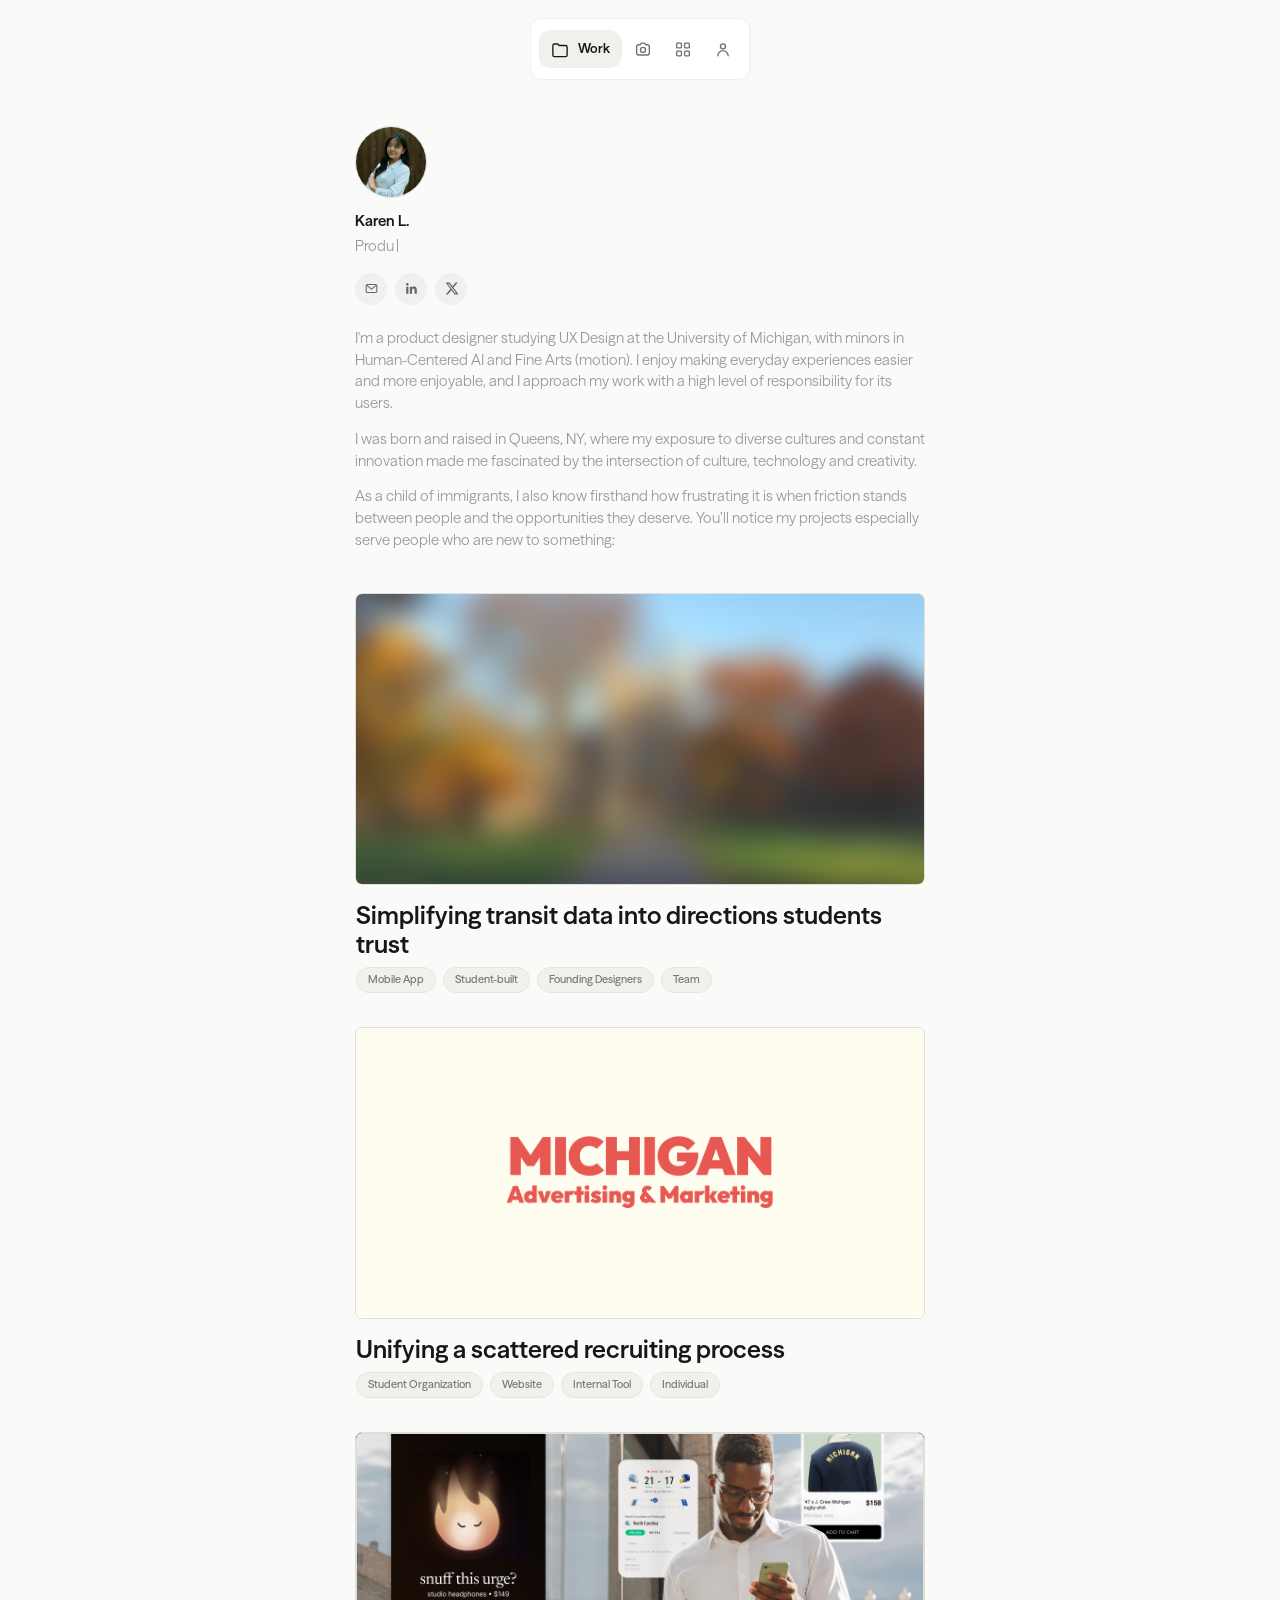
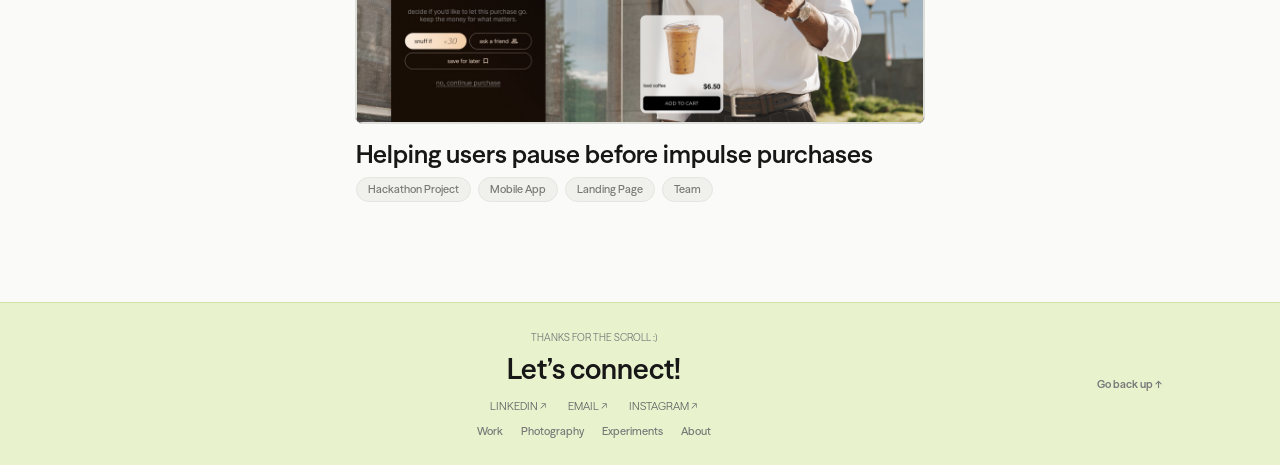
==== commit 2be0b4d2: "test" ====
--- a/index.html
+++ b/index.html
@@ -1,2 +1,2 @@
 <!doctype html>
-<html lang="en"><head><meta charset="utf-8"><meta name="viewport" content="width=device-width,initial-scale=1"><meta name="theme-color" content="#fafaf9"><meta name="description" content="Karen Lin — UX/UI designer at the University of Michigan."><title>Karen Lin — Portfolio</title><link rel="stylesheet" href="styles.css?v=20261123-footer-navigation24"></head><body><div id="app"></div><script src="app.js?v=20261123-footer-navigation24"></script></body></html>
+<html lang="en"><head><meta charset="utf-8"><meta name="viewport" content="width=device-width,initial-scale=1"><meta name="theme-color" content="#fafaf9"><meta name="description" content="Karen Lin — UX/UI designer at the University of Michigan."><title>Karen Lin — Portfolio</title><link rel="stylesheet" href="styles.css?v=20261123-flow-footer-fix26"></head><body><div id="app"></div><script src="app.js?v=20261123-flow-footer-fix26"></script></body></html>
--- a/styles.css
+++ b/styles.css
@@ -1624,5 +1624,7 @@
 .footer-nav{display:flex;justify-content:center;flex-wrap:wrap;gap:18px;margin-top:12px}
 .footer-nav a{color:#777;font:500 11px/1.2 var(--font-body);transition:color .18s ease}
 .footer-nav a:hover,.footer-nav a:focus-visible{color:#171717}
-.home-main,.about-main,.play-main{position:relative!important;z-index:1!important;background:var(--bg)!important;margin-bottom:162px!important}
-@media(max-width:650px){.connect-footer-inner{min-height:148px}.footer-nav{gap:12px;margin-top:10px}.footer-nav a{font-size:10px}.home-main,.about-main,.play-main{margin-bottom:148px!important}}
+.home-main,.about-main,.play-main{position:relative!important;z-index:1!important;background:var(--bg)!important;margin-bottom:0!important}
+body:has(.home-main) .connect-footer,body:has(.about-main) .connect-footer,body:has(.play-main) .connect-footer{position:relative;z-index:1;right:auto;bottom:auto;left:auto;transform:none;opacity:1;pointer-events:auto}
+@media(max-width:650px){.connect-footer-inner{min-height:148px}.footer-nav{gap:12px;margin-top:10px}.footer-nav a{font-size:10px}}
+#top.play-main.is-experiments{margin-bottom:0!important}
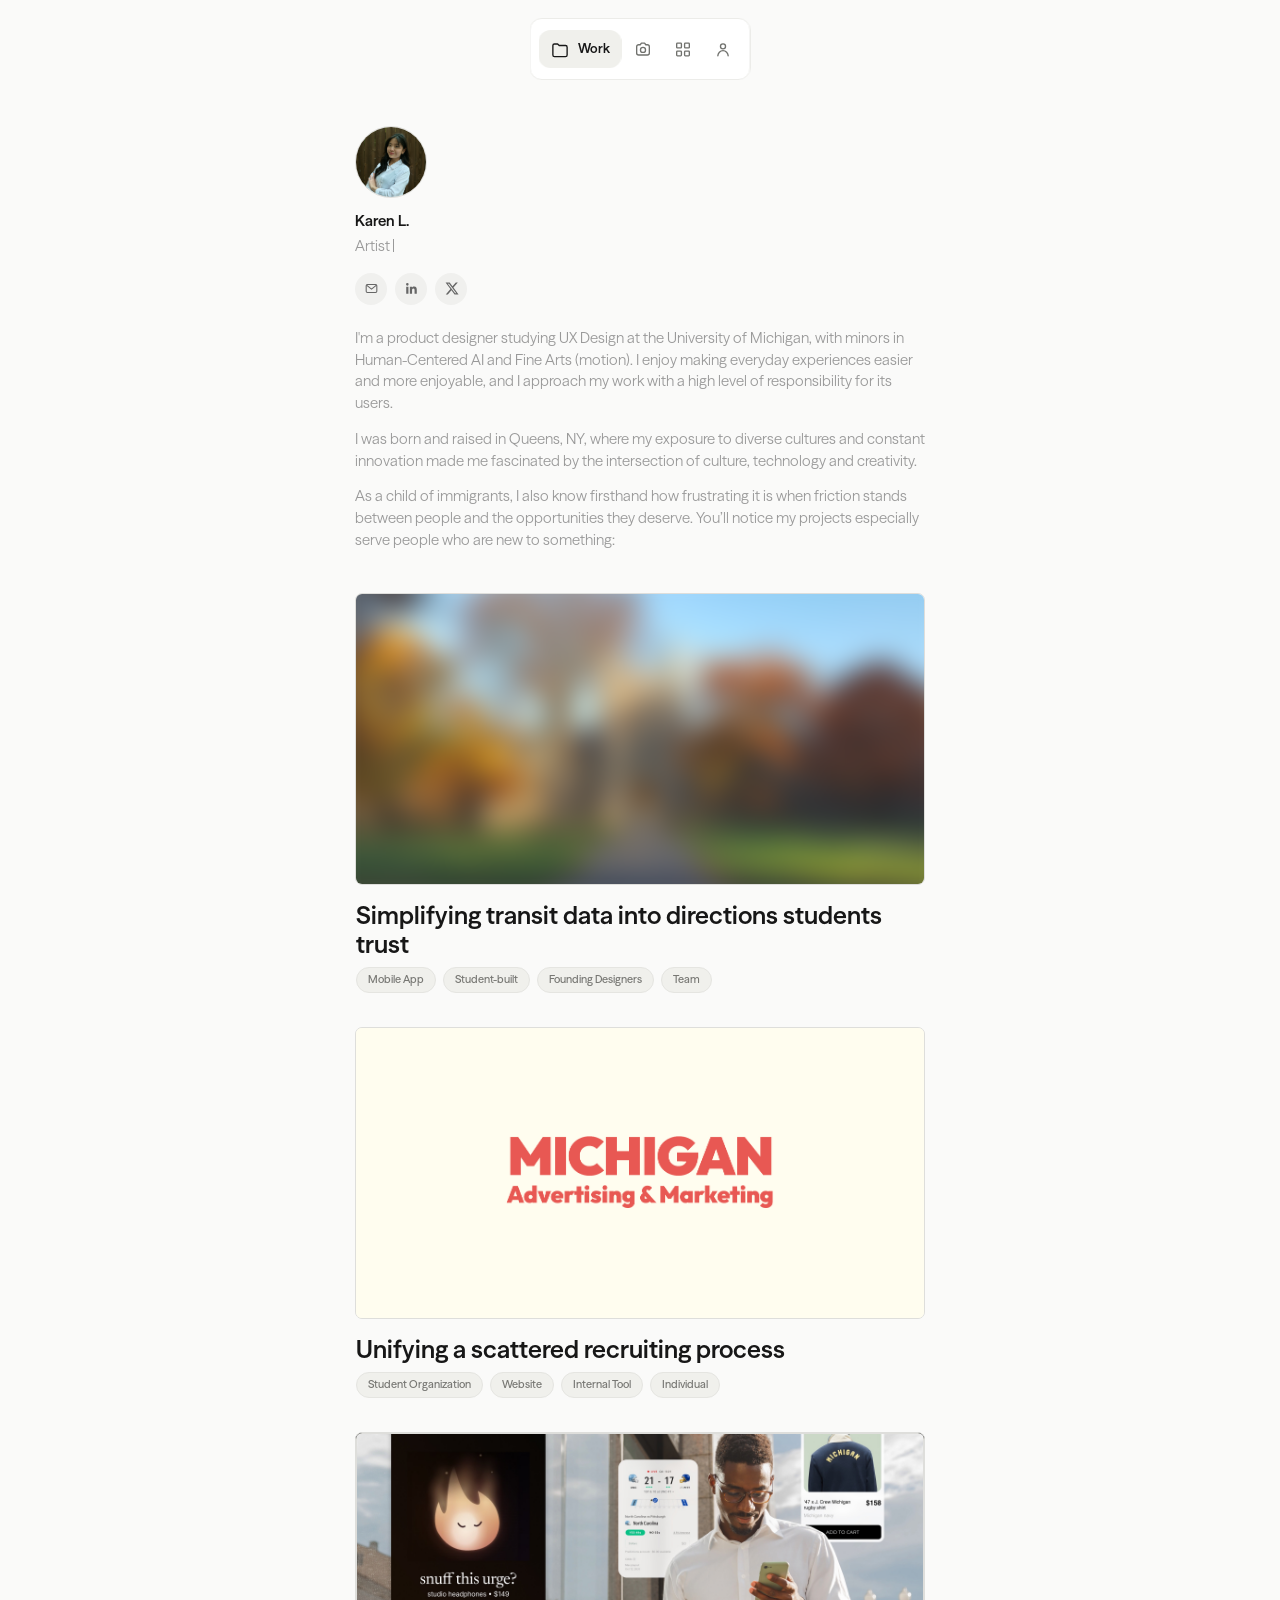
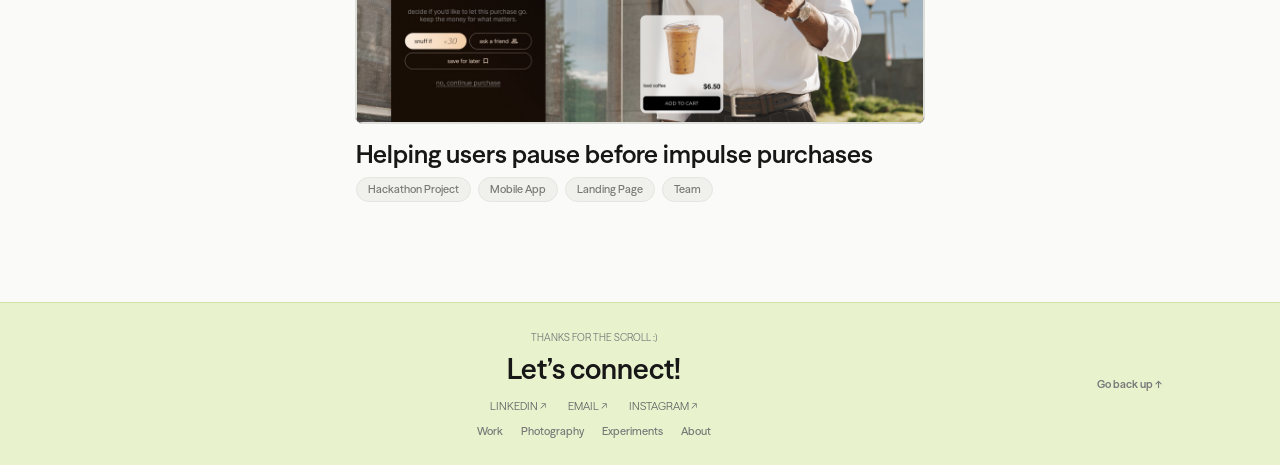
==== commit 7fecbf81: "fixed footer" ====
--- a/index.html
+++ b/index.html
@@ -1,2 +1,2 @@
 <!doctype html>
-<html lang="en"><head><meta charset="utf-8"><meta name="viewport" content="width=device-width,initial-scale=1"><meta name="theme-color" content="#fafaf9"><meta name="description" content="Karen Lin — UX/UI designer at the University of Michigan."><title>Karen Lin — Portfolio</title><link rel="stylesheet" href="styles.css?v=20261123-flow-footer-fix26"></head><body><div id="app"></div><script src="app.js?v=20261123-flow-footer-fix26"></script></body></html>
+<html lang="en"><head><meta charset="utf-8"><meta name="viewport" content="width=device-width,initial-scale=1"><meta name="theme-color" content="#fafaf9"><meta name="description" content="Karen Lin — UX/UI designer at the University of Michigan."><title>Karen Lin — Portfolio</title><link rel="stylesheet" href="styles.css?v=20261123-case-footer-room27"></head><body><div id="app"></div><script src="app.js?v=20261123-case-footer-room27"></script></body></html>
--- a/styles.css
+++ b/styles.css
@@ -1628,3 +1628,7 @@
 body:has(.home-main) .connect-footer,body:has(.about-main) .connect-footer,body:has(.play-main) .connect-footer{position:relative;z-index:1;right:auto;bottom:auto;left:auto;transform:none;opacity:1;pointer-events:auto}
 @media(max-width:650px){.connect-footer-inner{min-height:148px}.footer-nav{gap:12px;margin-top:10px}.footer-nav a{font-size:10px}}
 #top.play-main.is-experiments{margin-bottom:0!important}
+/* The fixed case-study footer sits behind the page, so leave enough scroll room
+   to reveal its expanded content including the footer navigation. */
+.case-page{margin-bottom:190px!important}
+@media(max-width:650px){.case-page{margin-bottom:176px!important}}
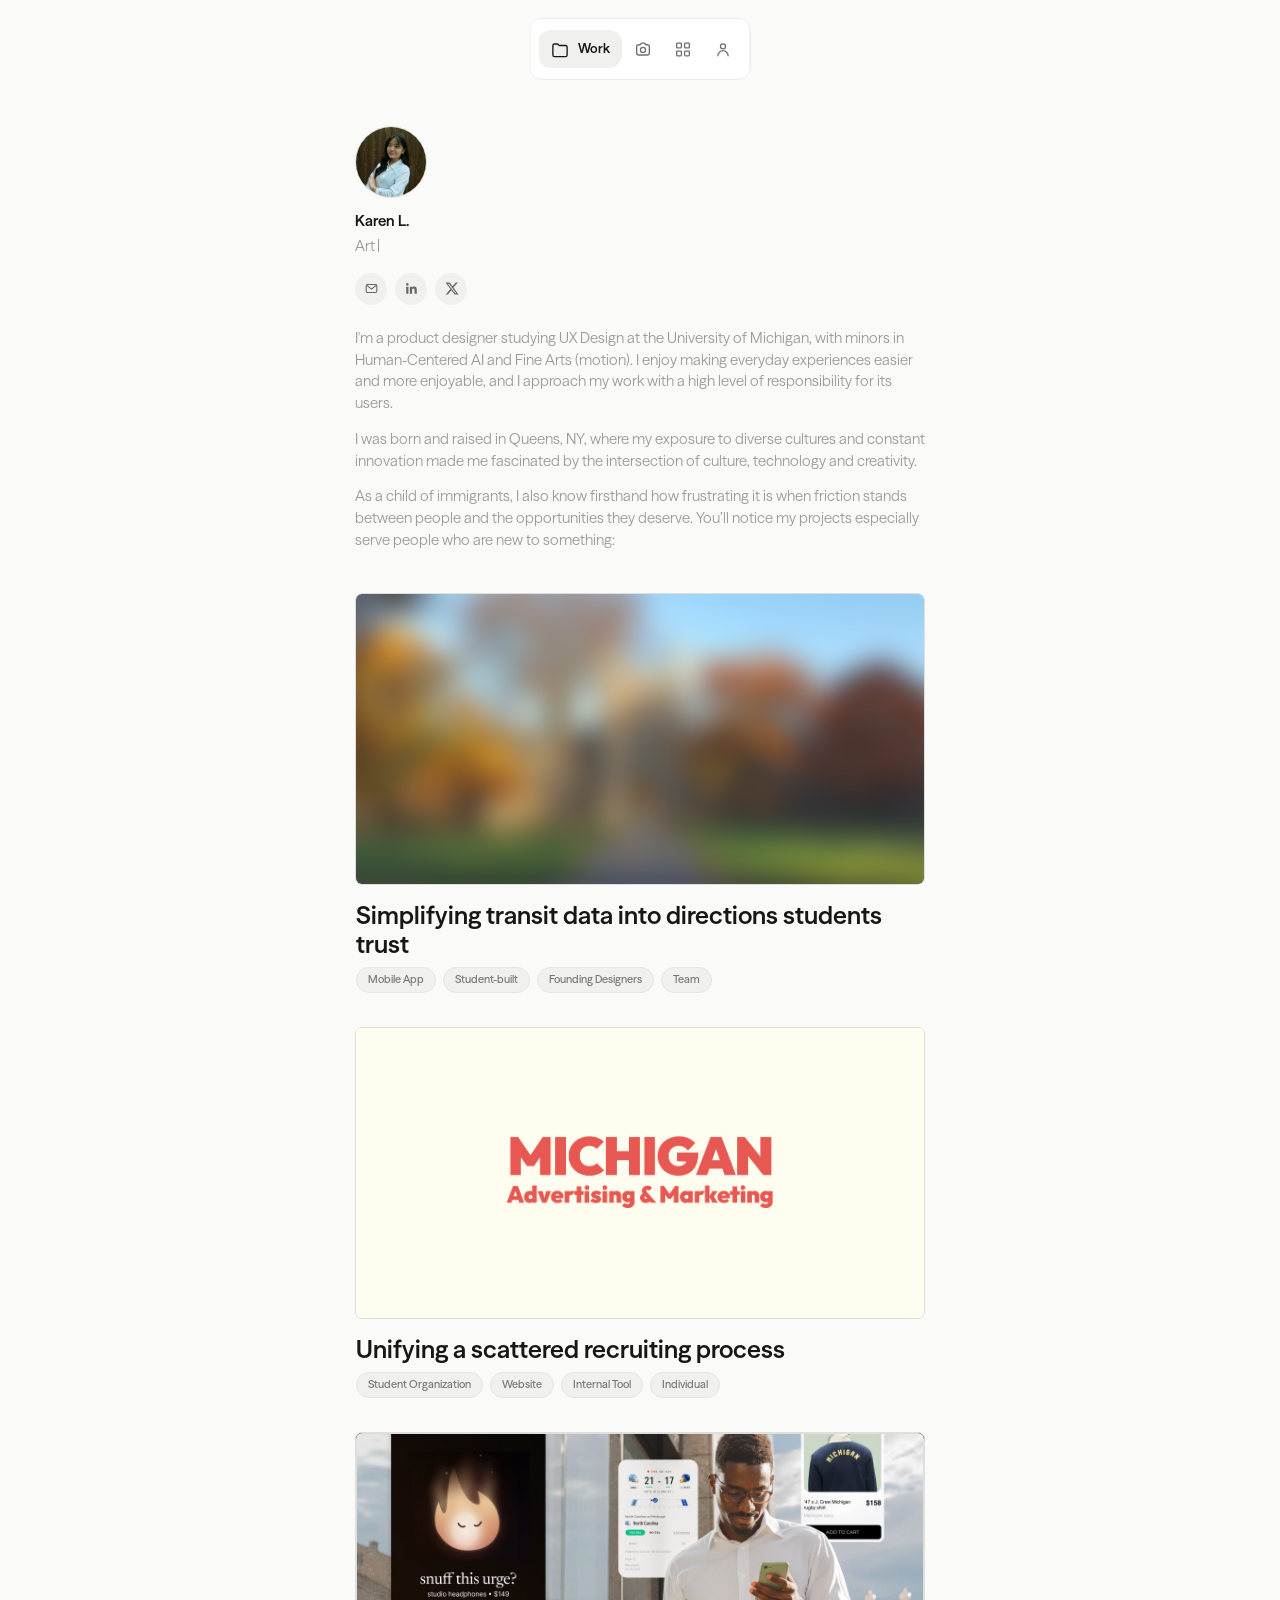
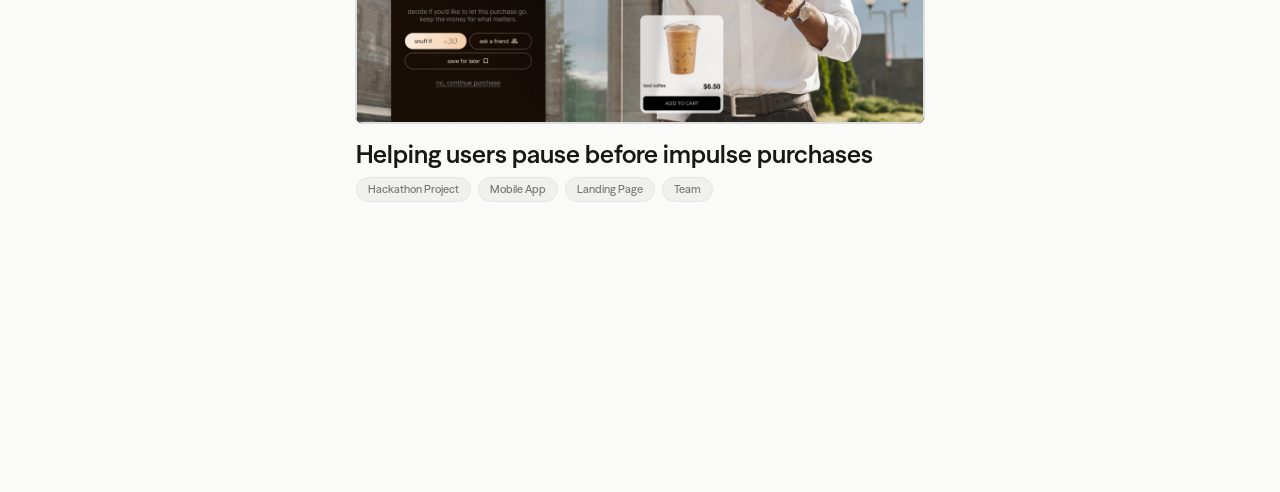
==== commit eacf0e37: "1126 footer" ====
--- a/index.html
+++ b/index.html
@@ -1,2 +1,2 @@
 <!doctype html>
-<html lang="en"><head><meta charset="utf-8"><meta name="viewport" content="width=device-width,initial-scale=1"><meta name="theme-color" content="#fafaf9"><meta name="description" content="Karen Lin — UX/UI designer at the University of Michigan."><title>Karen Lin — Portfolio</title><link rel="stylesheet" href="styles.css?v=20261123-case-footer-room27"></head><body><div id="app"></div><script src="app.js?v=20261123-case-footer-room27"></script></body></html>
+<html lang="en"><head><meta charset="utf-8"><meta name="viewport" content="width=device-width,initial-scale=1"><meta name="theme-color" content="#fafaf9"><meta name="description" content="Karen Lin — UX/UI designer at the University of Michigan."><title>Karen Lin — Portfolio</title><link rel="stylesheet" href="styles.css?v=20261126-fullbleed-about-photo34"></head><body><div id="app"></div><script src="app.js?v=20261126-fullbleed-about-photo34"></script></body></html>
--- a/styles.css
+++ b/styles.css
@@ -288,6 +288,7 @@
 .home-projects .cover.maize .label{display:none}
 .home-projects .cover.maize .mark{opacity:0}
 .home-projects .card:hover .cover.maize .mark,.home-projects .card:hover .cover.maize .label,.home-projects .card:focus-within .cover.maize .mark,.home-projects .card:focus-within .cover.maize .label{opacity:0}
+@media(max-width:700px){.home-projects .cover.maize:not(.has-keyed-maize-video) .maizebus-cover-video{opacity:1}}
 
 /* Keep the home identity rail fixed while the Play and About columns scroll. */
 .page-with-rail.wrap{width:60vw;max-width:none;margin:0 4vw 0 36%}
@@ -856,7 +857,7 @@
 
 /* Experiments becomes a full-width, page-scrolling catalog while Photography keeps its fixed-copy layout. */
 html:has(.play-main.is-experiments),body:has(.play-main.is-experiments){height:auto;min-height:100%;overflow-x:hidden;overflow-y:auto}
-#top.play-main.is-experiments{width:calc(100% - 72px);height:auto;min-height:calc(100svh - 82px);margin:0 auto;padding:0 0 60px;overflow:visible}
+#top.play-main.is-experiments{width:100%;height:auto;min-height:calc(100svh - 82px);margin:0 auto;padding:0 36px 60px;overflow:visible}
 .play-main.is-experiments .play-shell{display:block;height:auto;max-width:1440px}
 .play-main.is-experiments .play-fixed-copy{position:static;padding:24px 0 0}
 .play-main.is-experiments .play-fixed-copy .play-photo-intro{display:none}
@@ -904,8 +905,8 @@
 @media(max-width:700px){.project-case-close{top:14px;right:14px;width:34px;height:34px;font-size:18px}}
 #top.play-main:not(.is-experiments) .play-gallery-tabs{margin:128px 0 8px}
 @media(max-width:700px){#top.play-main:not(.is-experiments) .play-gallery-tabs{margin:56px 0 22px}}
-@media(max-width:900px){#top.play-main.is-experiments{width:calc(100% - 48px)}.play-main.is-experiments .play-projects .projects{grid-template-columns:repeat(2,minmax(0,1fr));gap:14px}}
-@media(max-width:700px){#top.play-main.is-experiments{width:calc(100% - 40px);padding:20px 0 60px}#top.play-main.is-experiments .play-fixed-copy{padding:0}#top.play-main.is-experiments .play-gallery-tabs{margin:56px 0 28px}.play-main.is-experiments .play-projects .projects{grid-template-columns:repeat(2,minmax(0,1fr));grid-auto-rows:5px;gap:12px}.play-main.is-experiments .play-experiment-card.masonry-compact{grid-row:span 18}.play-main.is-experiments .play-experiment-card.masonry-regular{grid-row:span 22}.play-main.is-experiments .play-experiment-card.masonry-tall{grid-row:span 27}.play-main.is-experiments .play-experiment-card.masonry-feature{grid-row:span 32}.play-main .play-experiment-card .card-copy{padding:0 10px 11px}.play-main .play-experiment-card .card-copy h2{font-size:13px}.play-main .play-experiment-card .card-copy p{font-size:9px}}
+@media(max-width:900px){#top.play-main.is-experiments{width:100%;padding-right:24px;padding-left:24px}.play-main.is-experiments .play-projects .projects{grid-template-columns:repeat(2,minmax(0,1fr));gap:14px}}
+@media(max-width:700px){#top.play-main.is-experiments{width:100%;padding:20px 20px 60px}#top.play-main.is-experiments .play-fixed-copy{padding:0}#top.play-main.is-experiments .play-gallery-tabs{margin:56px 0 28px}.play-main.is-experiments .play-projects .projects{grid-template-columns:repeat(2,minmax(0,1fr));grid-auto-rows:5px;gap:12px}.play-main.is-experiments .play-experiment-card.masonry-compact{grid-row:span 18}.play-main.is-experiments .play-experiment-card.masonry-regular{grid-row:span 22}.play-main.is-experiments .play-experiment-card.masonry-tall{grid-row:span 27}.play-main.is-experiments .play-experiment-card.masonry-feature{grid-row:span 32}.play-main .play-experiment-card .card-copy{padding:0 10px 11px}.play-main .play-experiment-card .card-copy h2{font-size:13px}.play-main .play-experiment-card .card-copy p{font-size:9px}}
 
 /* Keep horizontal and vertical spacing between experiment cards consistent at every breakpoint. */
 #top.play-main.is-experiments .play-projects .projects{column-gap:14px!important;row-gap:14px!important}
@@ -1595,7 +1596,7 @@
 .home-overview p{width:100%!important;max-width:none!important}
 .home-projects{position:relative!important;inset:auto!important;left:auto!important;transform:none!important;width:min(570px,calc((100% - 40px)*.75))!important;height:auto!important;max-height:none!important;margin:0 auto!important;padding:0 0 100px!important;overflow:visible!important;gap:34px!important}
 @media(max-width:950px){.home-overview{width:calc((100% - 40px)*.75)!important;margin:96px auto 34px!important}.home-projects{width:calc((100% - 40px)*.75)!important;padding:0 0 100px!important}}
-@media(max-width:560px){.home-overview{margin:88px auto 28px!important}.home-projects{gap:25px!important;padding-bottom:80px!important}}
+@media(max-width:560px){.home-overview{width:calc(100% - 28px)!important;margin:88px auto 28px!important}.home-projects{width:calc(100% - 28px)!important;gap:25px!important;padding-bottom:80px!important}}
 
 /* The About profile summary now leads the homepage. */
 .home-profile-card{display:flex;flex-direction:column;align-items:flex-start;gap:12px;margin:0 0 20px}
@@ -1624,11 +1625,17 @@
 .footer-nav{display:flex;justify-content:center;flex-wrap:wrap;gap:18px;margin-top:12px}
 .footer-nav a{color:#777;font:500 11px/1.2 var(--font-body);transition:color .18s ease}
 .footer-nav a:hover,.footer-nav a:focus-visible{color:#171717}
-.home-main,.about-main,.play-main{position:relative!important;z-index:1!important;background:var(--bg)!important;margin-bottom:0!important}
-body:has(.home-main) .connect-footer,body:has(.about-main) .connect-footer,body:has(.play-main) .connect-footer{position:relative;z-index:1;right:auto;bottom:auto;left:auto;transform:none;opacity:1;pointer-events:auto}
+#app{background:var(--bg)}
+.home-main,.about-main,.play-main{position:relative!important;z-index:1!important;background:var(--bg)!important;margin-bottom:190px!important}
+.connect-footer{position:fixed!important;z-index:0!important;right:0!important;bottom:0!important;left:0!important;transform:none!important;opacity:1!important;pointer-events:auto!important}
 @media(max-width:650px){.connect-footer-inner{min-height:148px}.footer-nav{gap:12px;margin-top:10px}.footer-nav a{font-size:10px}}
-#top.play-main.is-experiments{margin-bottom:0!important}
+#top.play-main.is-experiments{margin-bottom:190px!important}
 /* The fixed case-study footer sits behind the page, so leave enough scroll room
    to reveal its expanded content including the footer navigation. */
 .case-page{margin-bottom:190px!important}
 @media(max-width:650px){.case-page{margin-bottom:176px!important}}
+/* Keep the Experiments page backdrop full bleed even when its content is inset. */
+#top.play-main.is-experiments{width:100vw!important;max-width:none!important;margin-left:calc(50% - 50vw)!important;margin-right:calc(50% - 50vw)!important;background:var(--bg)!important}
+/* Keep centered About and Photography content above a full-width page plane,
+   so the fixed footer only appears after the page content ends. */
+.about-main::before,#top.play-main:not(.is-experiments)::before{content:"";position:absolute;z-index:-1;top:0;bottom:0;left:50%;width:100vw;transform:translateX(-50%);background:var(--bg);pointer-events:none}
